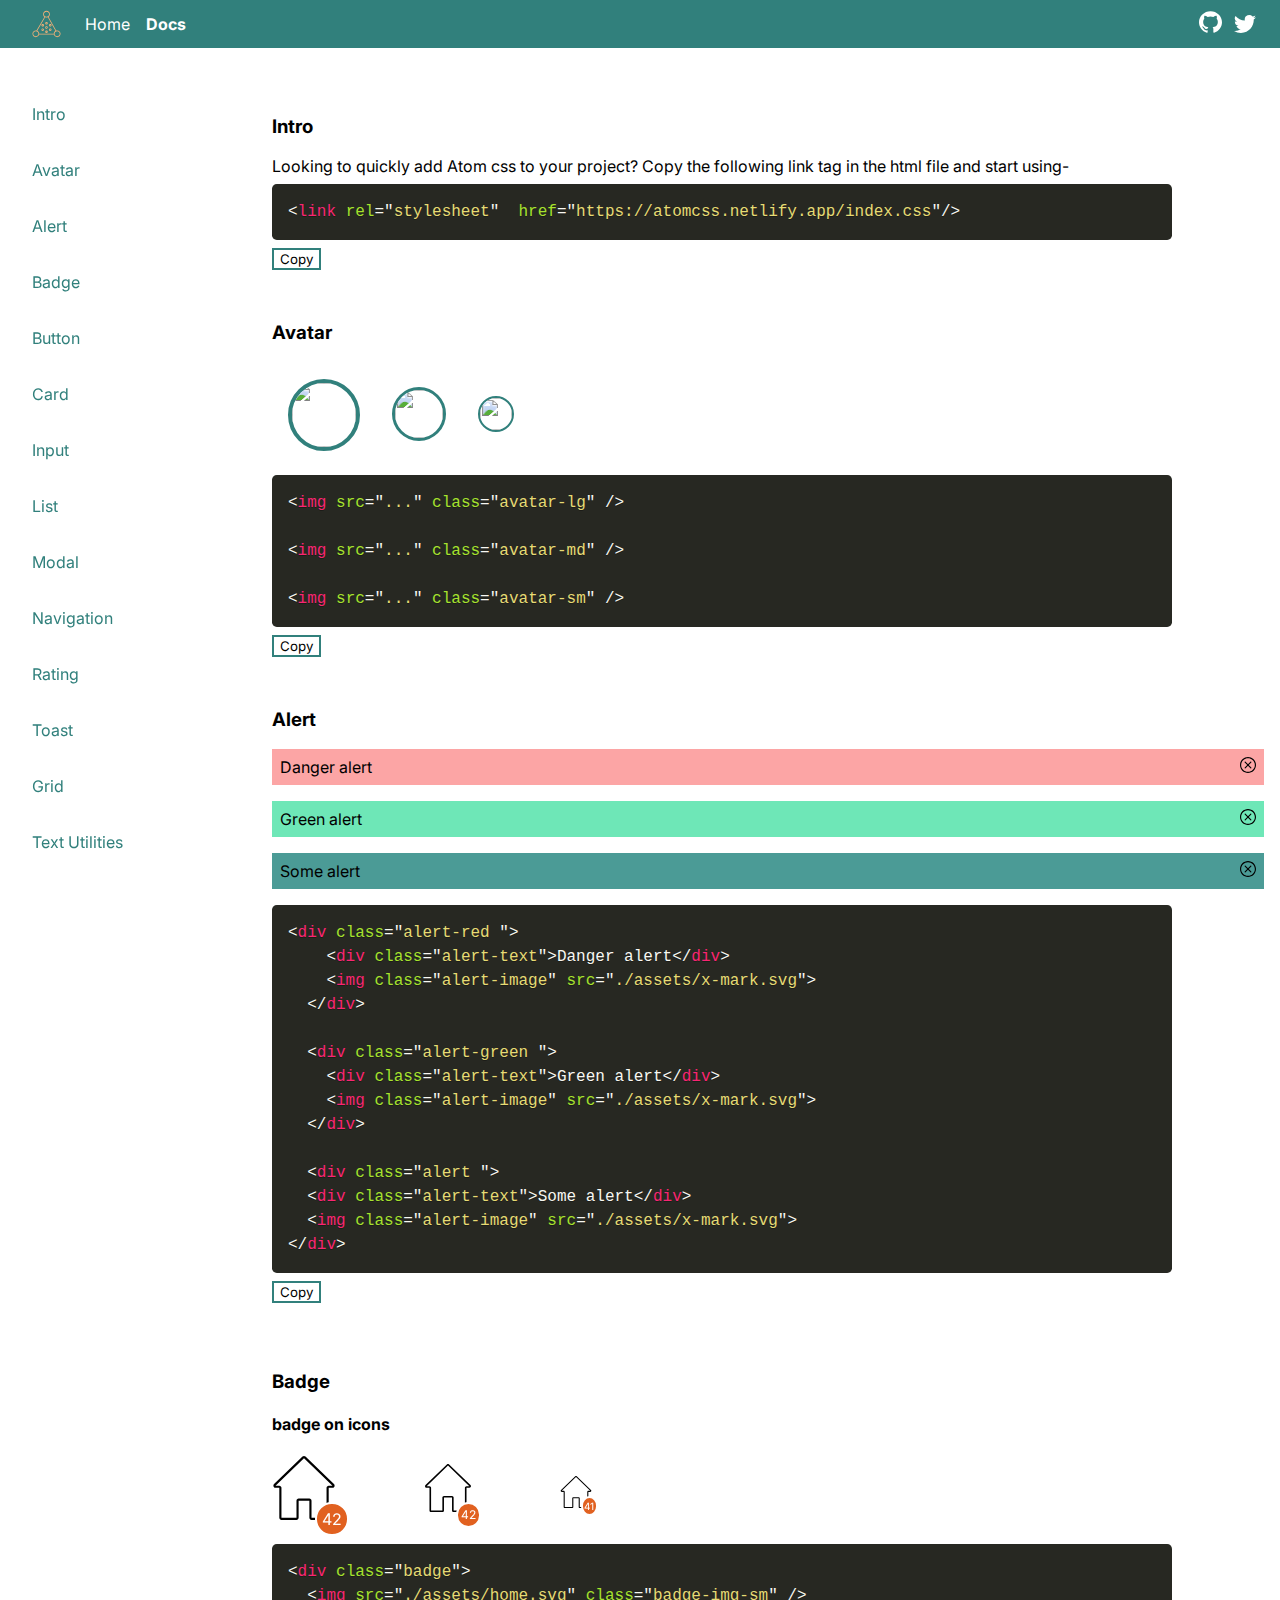
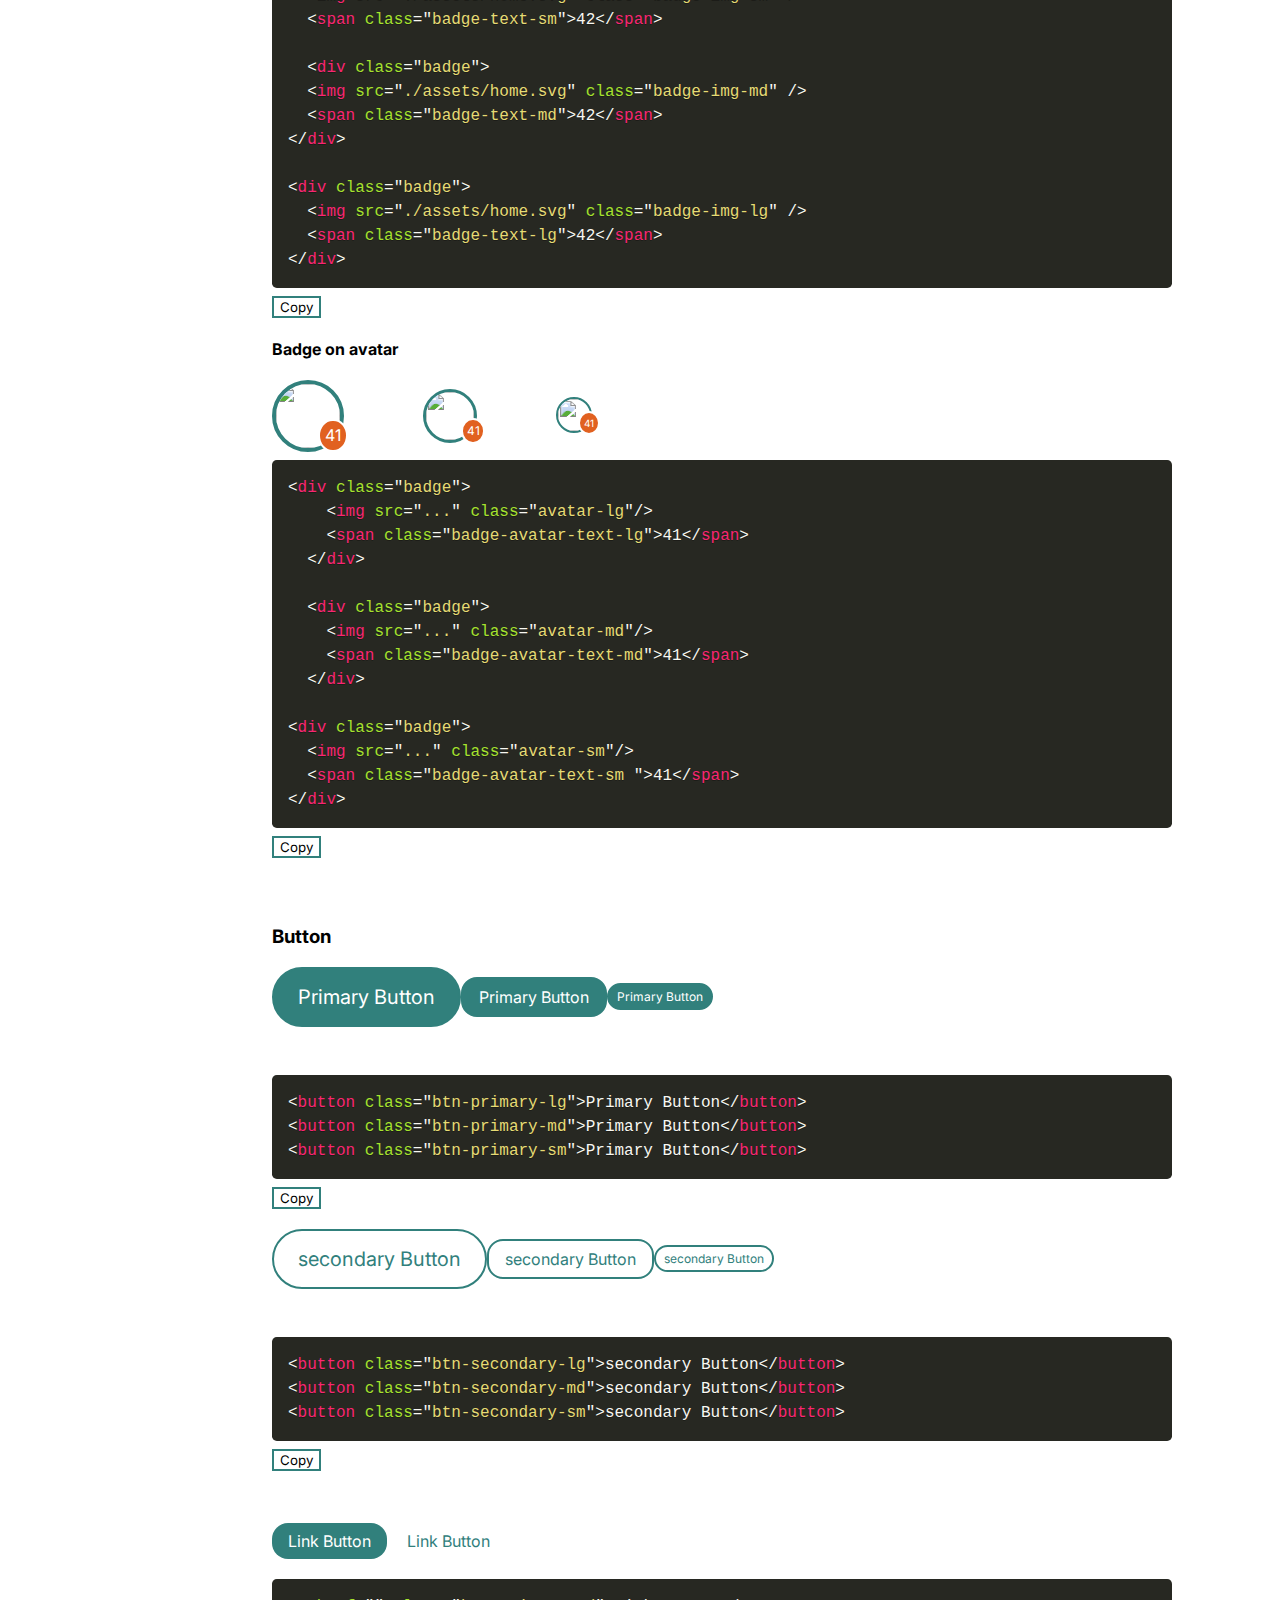
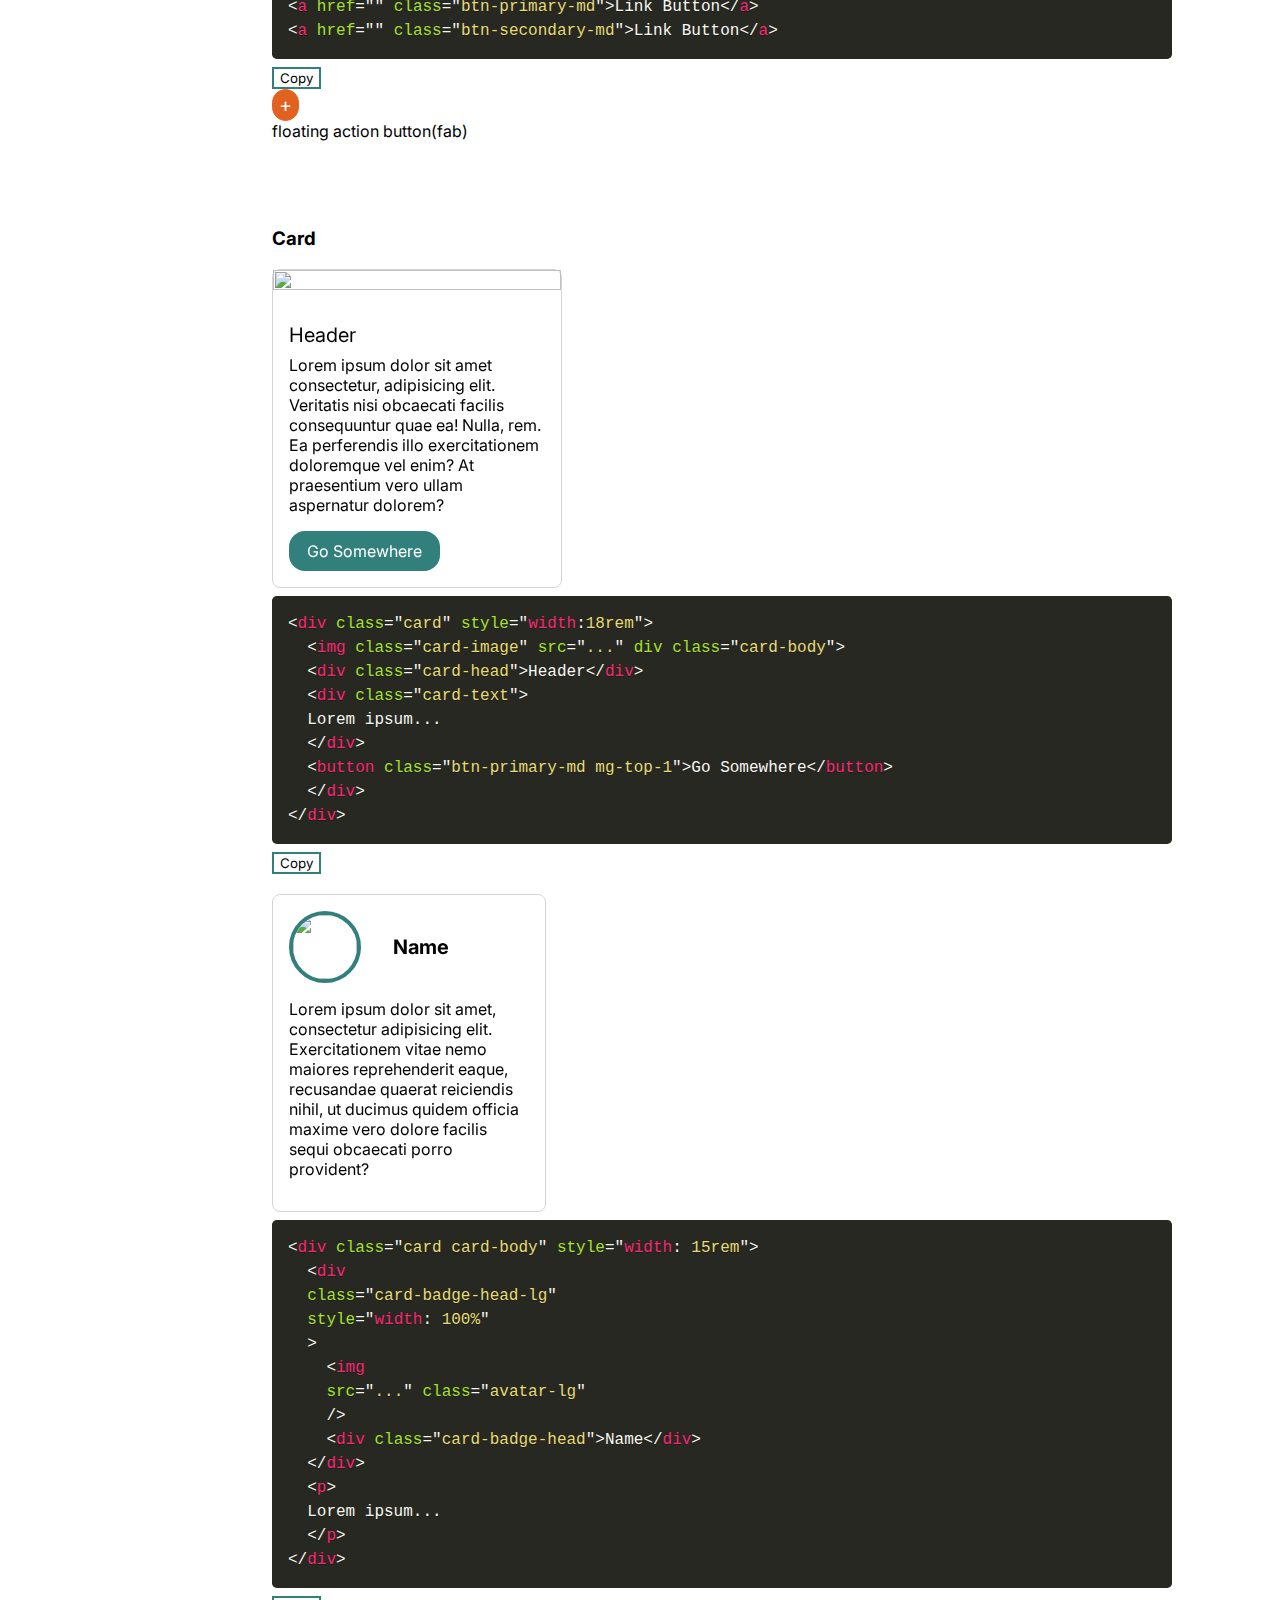
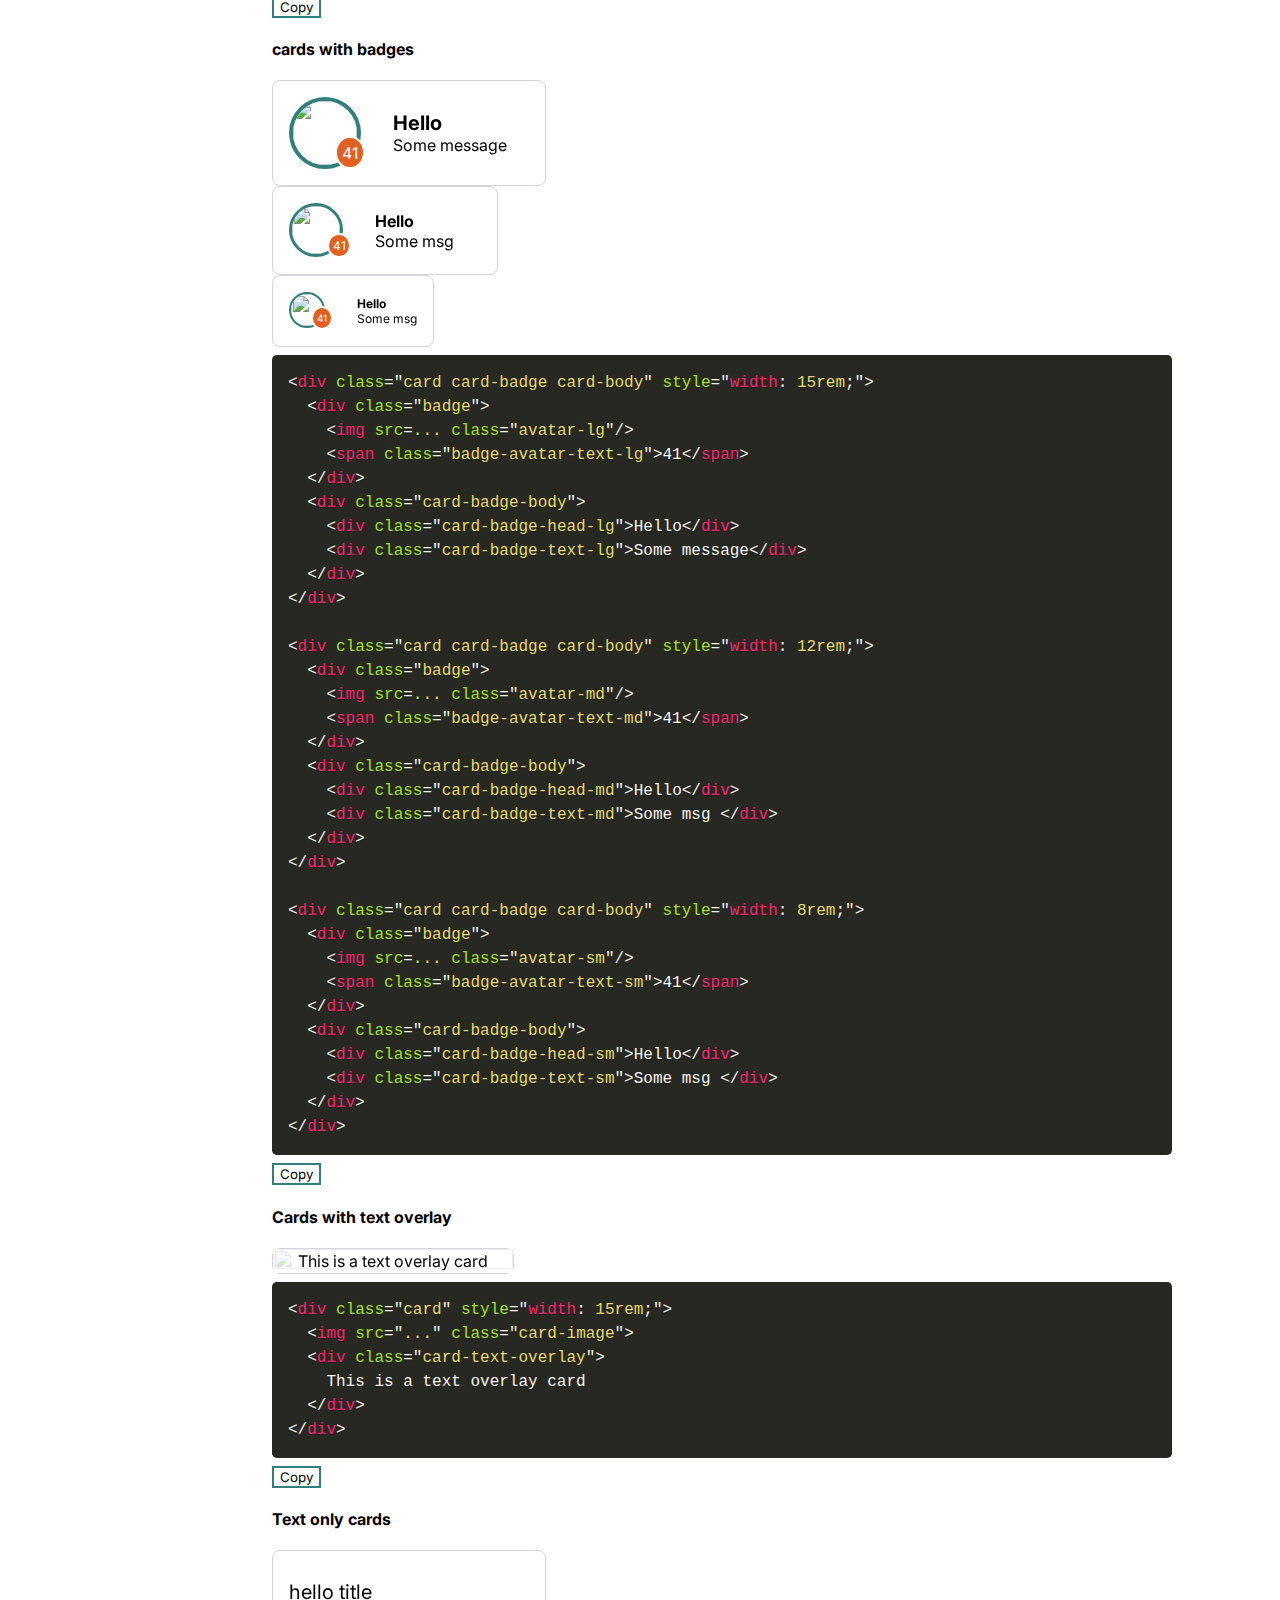
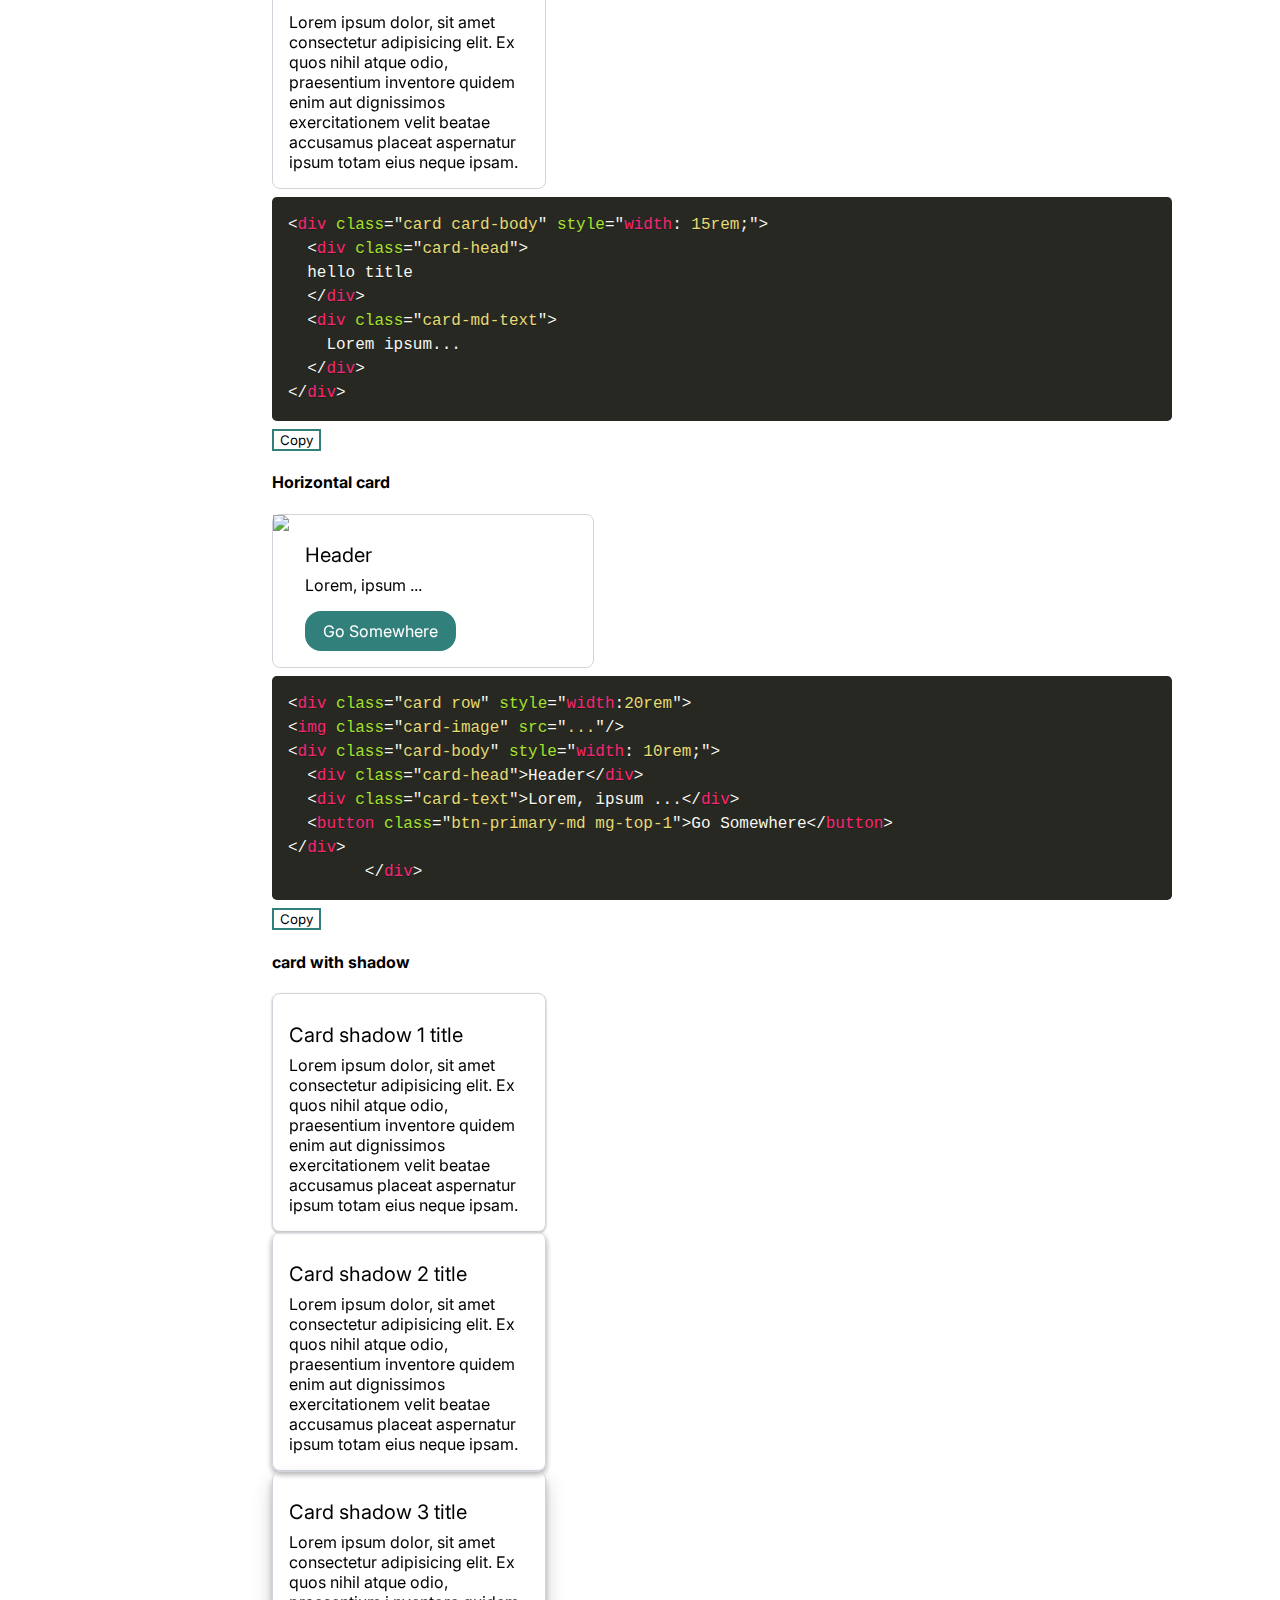
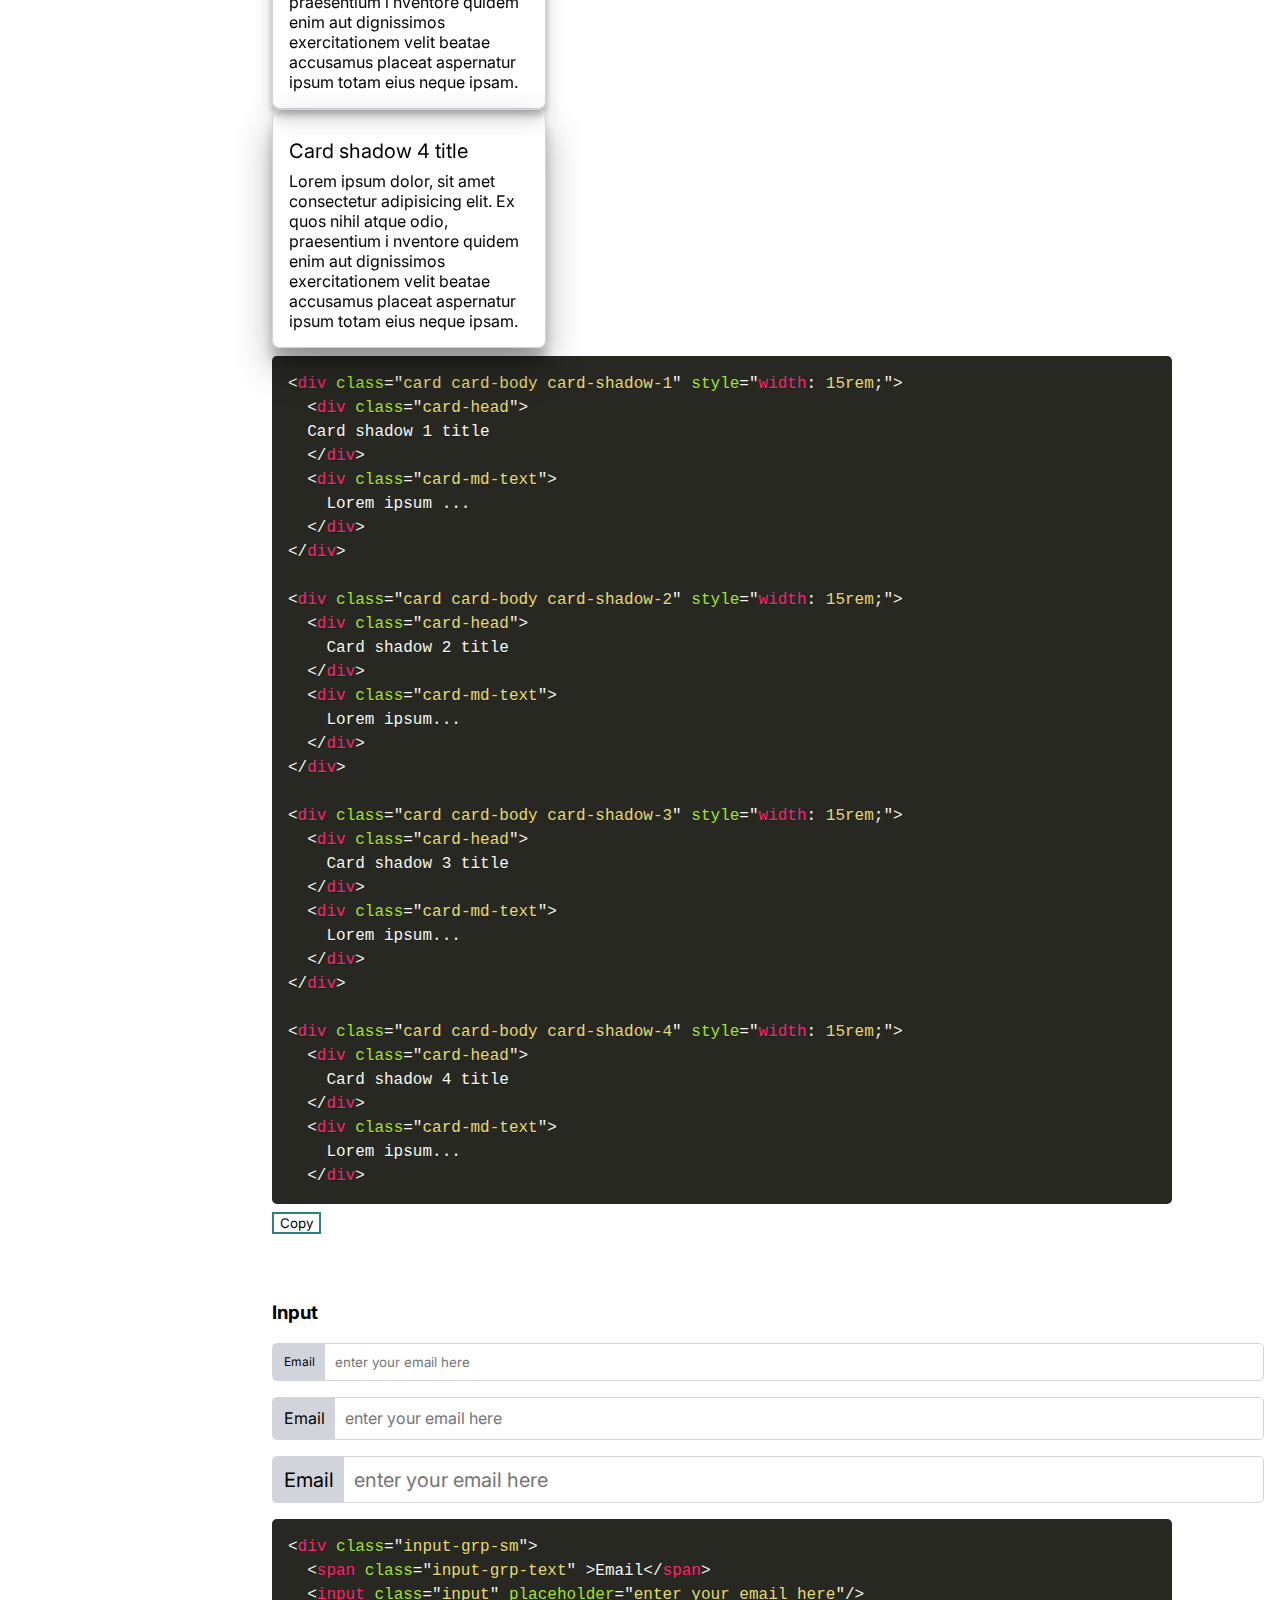
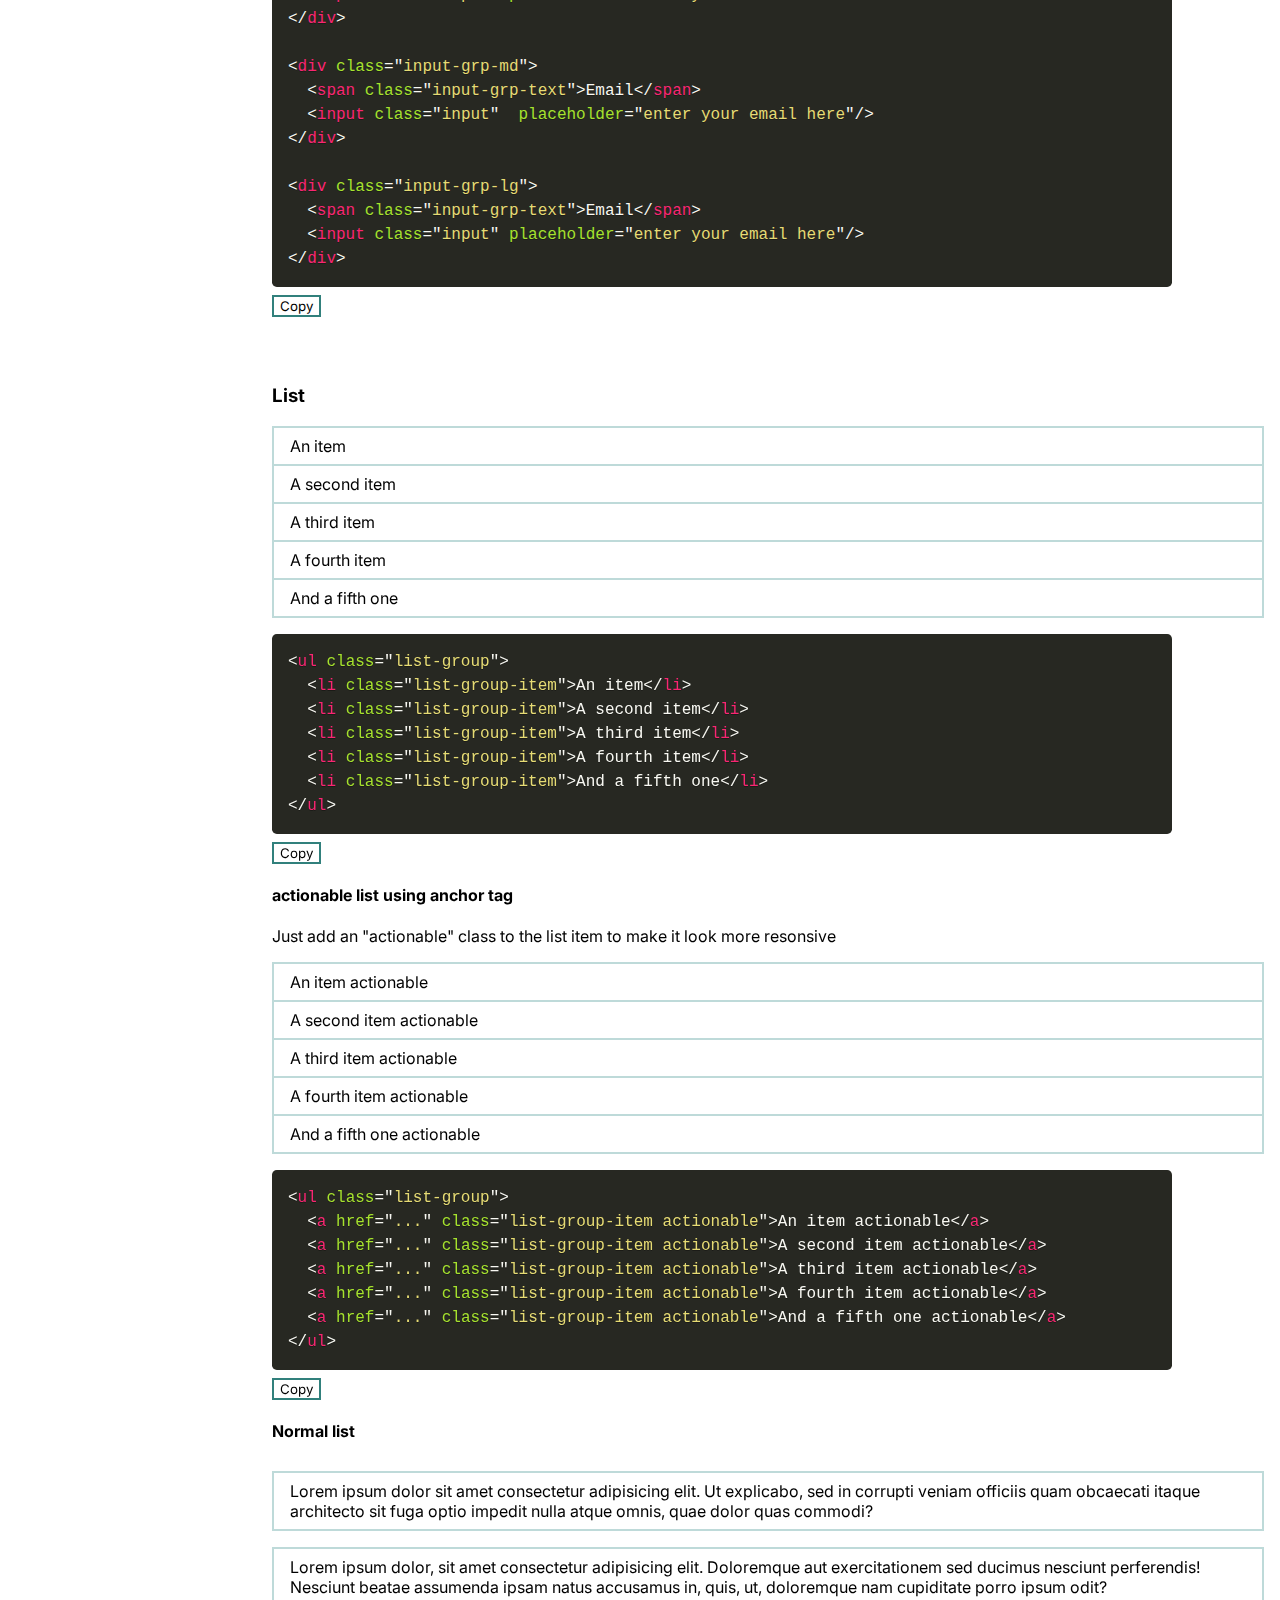
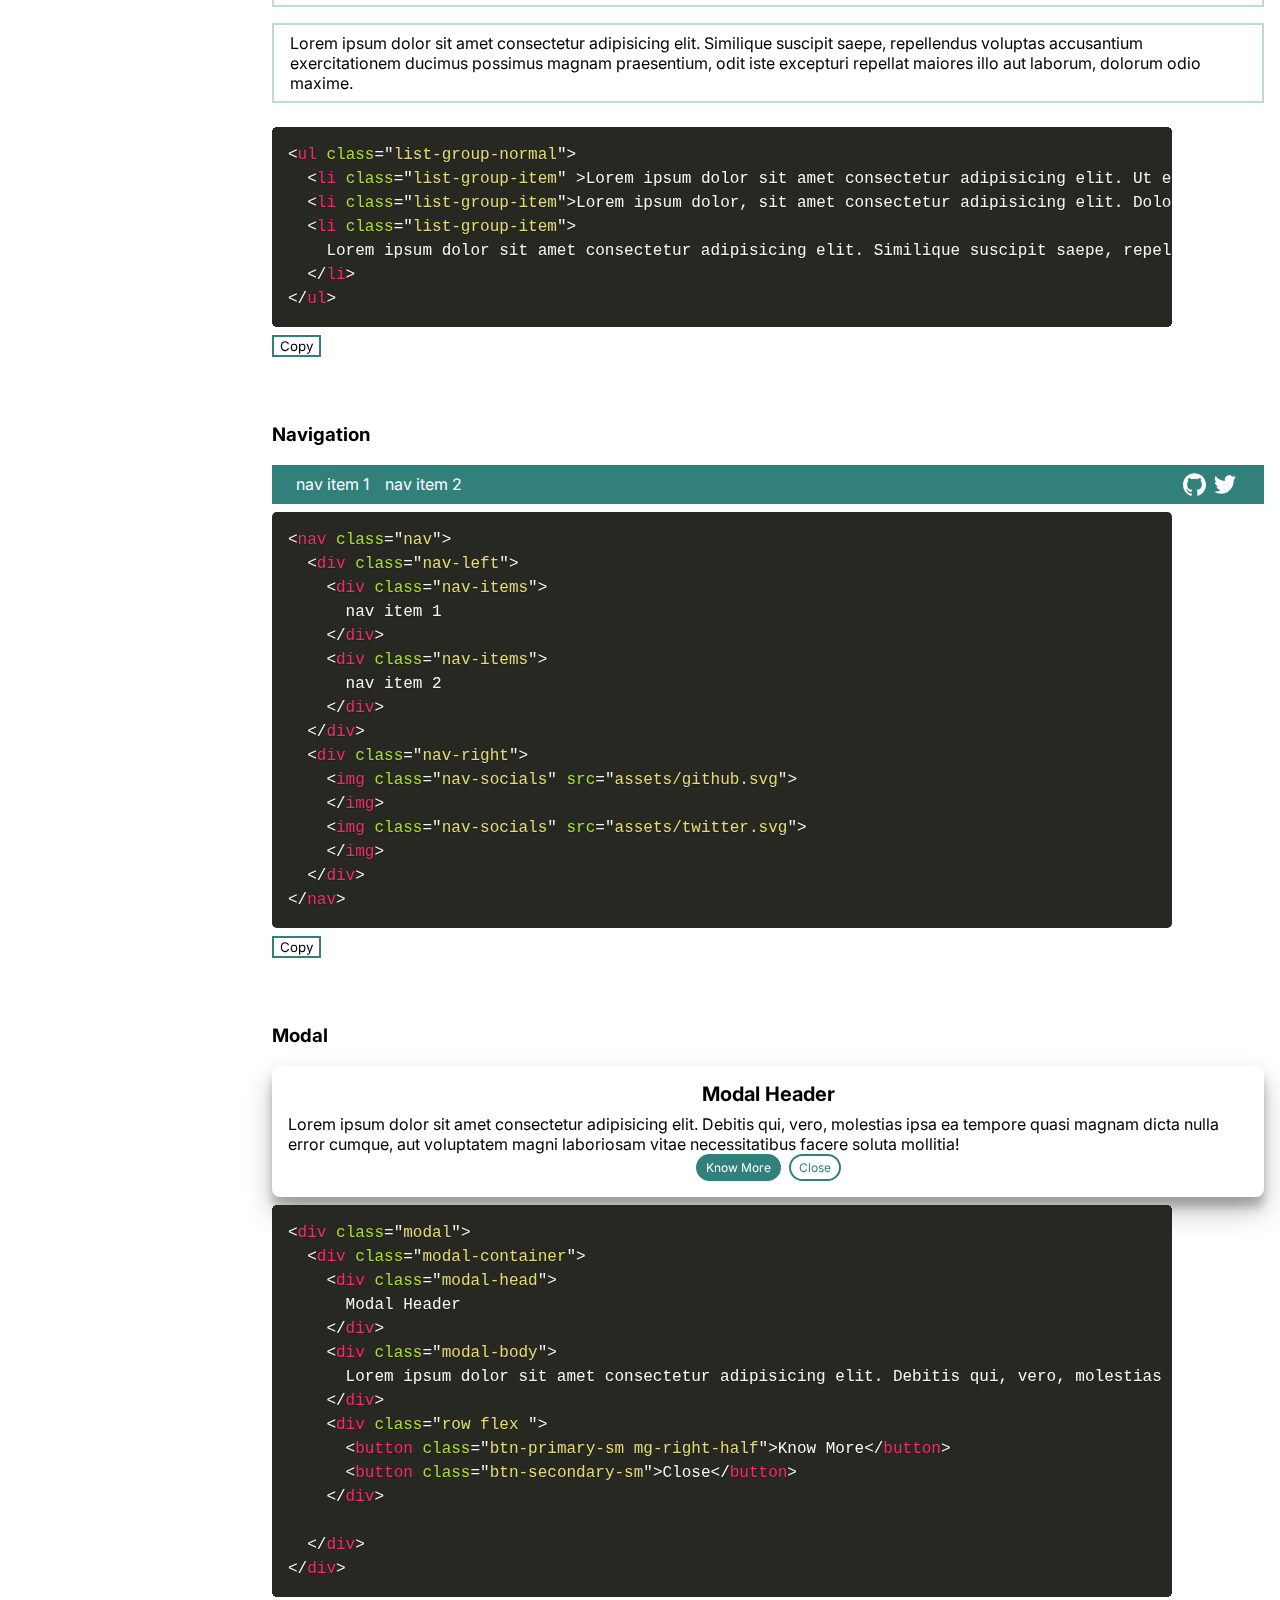
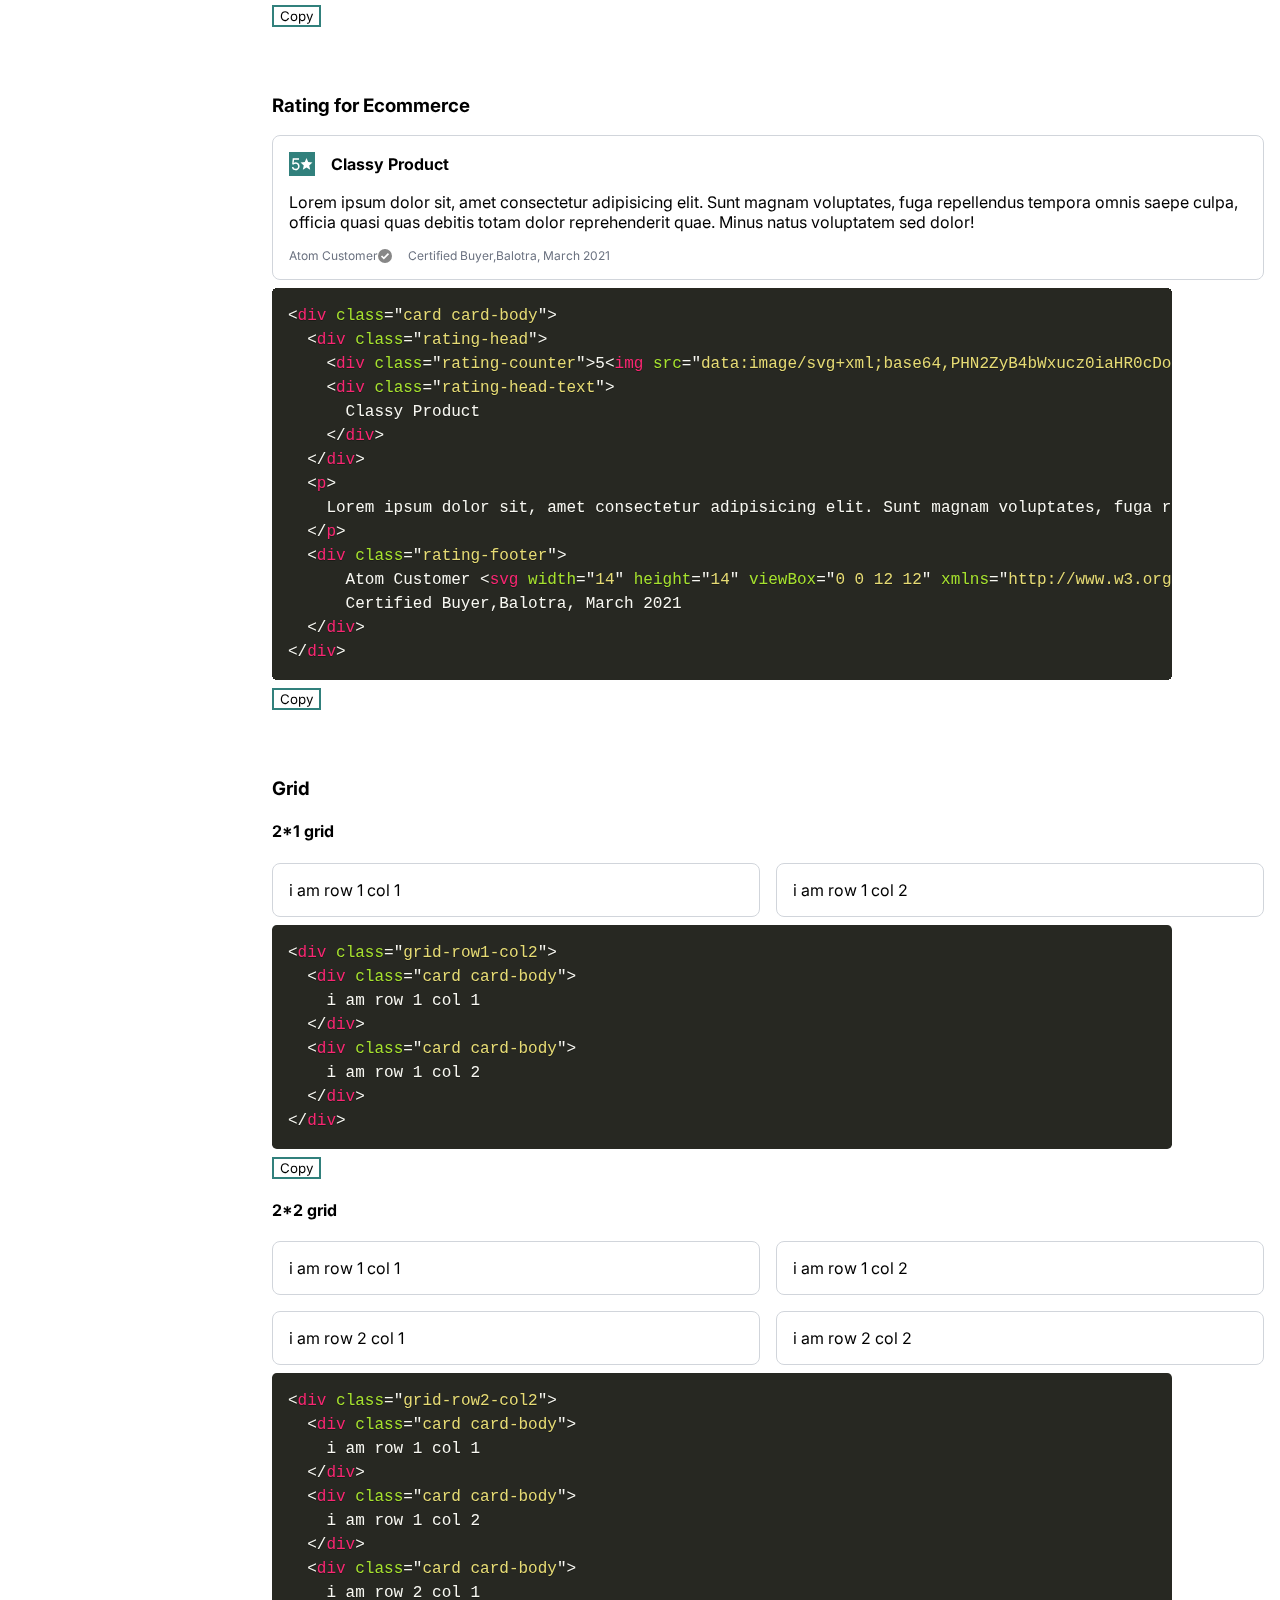
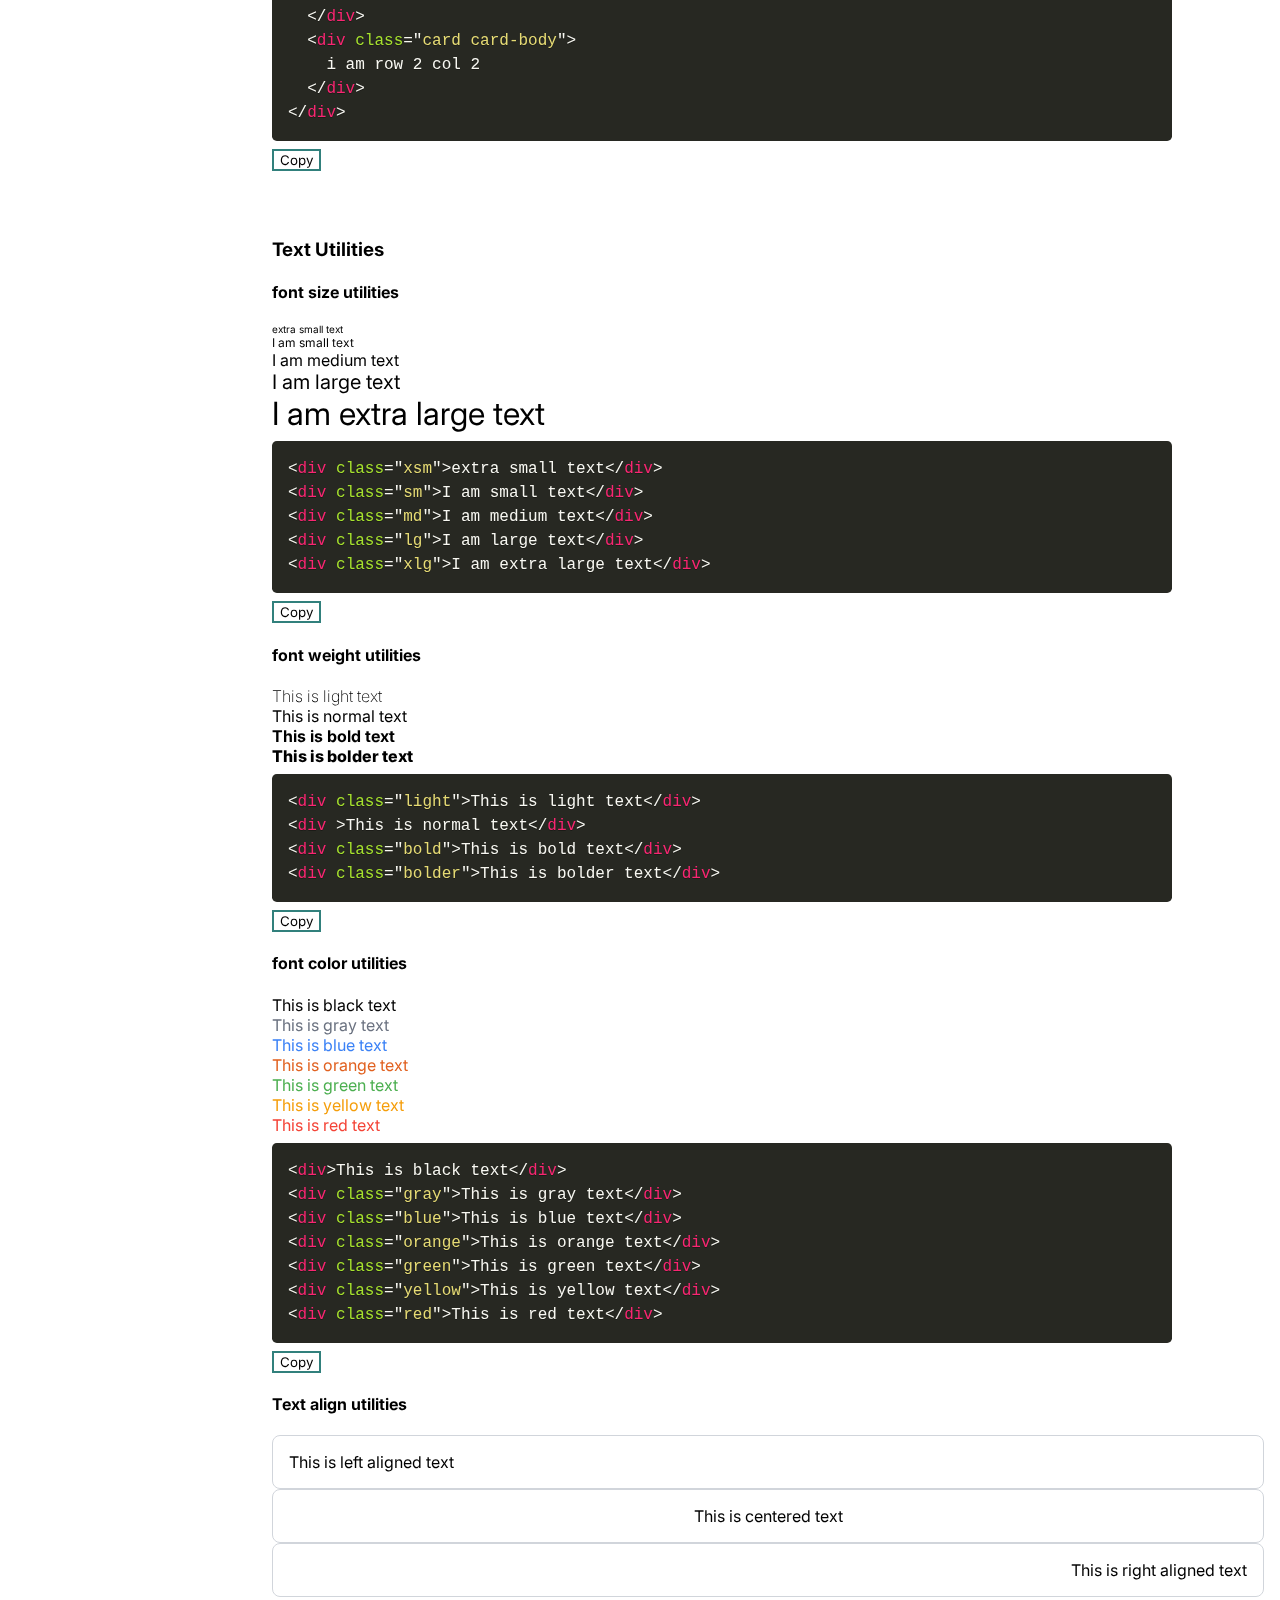
==== index.html @ 7cdc86f9 "initial commit" ====
<!DOCTYPE html>
<html lang="en">
  <head>
    <meta charset="UTF-8" />
    <meta http-equiv="X-UA-Compatible" content="IE=edge" />
    <meta name="viewport" content="width=device-width, initial-scale=1.0" />
    <title>Atom Component Library</title>
    <link rel="stylesheet" href="index.css" />
    <link rel="stylesheet" href="prism.css" />
    <!-- <link rel="icon" type="image/svg+xml" href="./assets/molecule.svg"> -->
    <link rel="alternate icon" href="/assets/molecule(1).ico">
    <link rel="mask-icon" href="/safari-pinned-tab.svg" color="#ff8a01">
  </head>
  <body class="body">

    <nav
      class="nav"
    >
      <div class="nav-left">
        <img src="./assets/molecule.svg" style="width: 3.8rem; height: 2rem" />
        <span class="nav-items">Home</span>
        <span class="nav-items nav-item-active">Docs</span>
      </div>
      
      <div class="nav-right">
        <a href="https://github.com/amansethi00/avikrit"><img src="./assets/github.svg" class="nav-socials"></a>
        <a class="nav-socials"  href="https://twitter.com/amansethi00" ><img src="./assets/twitter.svg" class="nav-socials">  </a>
      </div>
      
      </div>
    </nav>
    <div class="container">

      <sidebar class=" sidebar ">
        <div class="pd-1 sidebar-text">
          <a href="#intro" class="btn-secondary-md">Intro</a>
          <br>
          <a href="#avatar" class="btn-secondary-md">Avatar</a>
          <br>
          <a href="#alert" class="btn-secondary-md">Alert</a>
          <br>
          <a href="#badge" class="btn-secondary-md">Badge</a>
          <br>
          <a href="#button" class="btn-secondary-md">Button</a>
          <br>  
          <a href="#card" class="btn-secondary-md">Card</a>
          <br>
          <a href="#input" class="btn-secondary-md">Input</a>
          <br>
          <a href="#list" class="btn-secondary-md">List</a>
          <br>
          <a href="#modal" class="btn-secondary-md">Modal</a>
          <br>
          <a href="#navigation" class="btn-secondary-md">Navigation</a>
          <br>
          <a href="#rating" class="btn-secondary-md">Rating</a>
          <br>
          <a href="#toast" class="btn-secondary-md">Toast</a>
          <br>
          <a href="#grid" class="btn-secondary-md">Grid</a>
          <br>
          <a href="#text-utilities" class="btn-secondary-md">Text Utilities</a>
          <br>
          
        </div>
      
      </sidebar>
    <div class="main pd-top-2 ">
      <div class="pd-1" id="intro">
        <h3>Intro</h3>
        Looking to quickly add Atom css to your project? Copy the following link tag in the html file and start using-
      <div class="code">
        <pre >
          <code class="language-html">
            &#x3C;link rel=&#x22;stylesheet&#x22;  href=&#x22;https://atomcss.netlify.app/index.css&#x22;/&#x3E;
          </code>
        </pre>
      </div>
      </div>
      <div class="pd-1 " id="avatar">
        <h3 >Avatar</h3>
        <div class="row flex align-items-center">
          <div class="pd-1"><img
            src="https://cdn.discordapp.com/avatars/778699572787675136/bfd4785c0eb8a2be4eae7cc2fec27d34.png?size=256&quot"
            class="avatar-lg"
          />
          </div>
          <div class="pd-1"><img
            src="https://cdn.discordapp.com/avatars/778699572787675136/bfd4785c0eb8a2be4eae7cc2fec27d34.png?size=256&quot"
            class="avatar-md"
          />
          </div>
          
          <div class="pd-1">
            <img
            src="https://cdn.discordapp.com/avatars/778699572787675136/bfd4785c0eb8a2be4eae7cc2fec27d34.png?size=256&quot"
            class="avatar-sm"
          />
        </div>
        </div>
        <div class="code">
          <pre>
            <code class="language-html">
              &#x3C;img src=&#x22;...&#x22; class=&#x22;avatar-lg&#x22; /&#x3E;
            
              &#x3C;img src=&#x22;...&#x22; class=&#x22;avatar-md&#x22; /&#x3E;
                       
              &#x3C;img src=&#x22;...&#x22; class=&#x22;avatar-sm&#x22; /&#x3E;
                       
            </code>
          </pre>
        </div>

        
        
      </div>
      <div class="pd-1 mg-bottom-1" id="alert">
        <h3>Alert</h3>
        <div class="alert-red mg-bottom-1">
          <div class="alert-text">Danger alert</div>
          <img class="alert-image" src="./assets/x-mark.svg">
        </div>
        <div class="alert-green mg-bottom-1">
          <div class="alert-text">Green alert</div>
          <img class="alert-image" src="./assets/x-mark.svg">
        </div>        
        <div class="alert mg-bottom-1">
          <div class="alert-text">Some alert</div>
          <img class="alert-image" src="./assets/x-mark.svg">
        </div>
        <div class="code">
          <pre>
            <code class="language-html">
              &#x3C;div class=&#x22;alert-red &#x22;&#x3E;
                &#x3C;div class=&#x22;alert-text&#x22;&#x3E;Danger alert&#x3C;/div&#x3E;
                &#x3C;img class=&#x22;alert-image&#x22; src=&#x22;./assets/x-mark.svg&#x22;&#x3E;
              &#x3C;/div&#x3E;

              &#x3C;div class=&#x22;alert-green &#x22;&#x3E;
                &#x3C;div class=&#x22;alert-text&#x22;&#x3E;Green alert&#x3C;/div&#x3E;
                &#x3C;img class=&#x22;alert-image&#x22; src=&#x22;./assets/x-mark.svg&#x22;&#x3E;
              &#x3C;/div&#x3E;

              &#x3C;div class=&#x22;alert &#x22;&#x3E;
              &#x3C;div class=&#x22;alert-text&#x22;&#x3E;Some alert&#x3C;/div&#x3E;
              &#x3C;img class=&#x22;alert-image&#x22; src=&#x22;./assets/x-mark.svg&#x22;&#x3E;
            &#x3C;/div&#x3E;
            </code>
          </pre>
        </div>
      </div>
      <div class="pd-1 mg-bottom-1" id="badge" style="width: 20rem;">
        <h3>Badge</h3>
        <h4>badge on icons</h4>
        <div class="flex row-reverse justify-content-space-between align-items-center">
          <div class="badge-sm">
            <img src="./assets/home.svg" class="badge-img-sm" />
            <span class="badge-text-sm " >41</span>
          </div>
          <div class="badge-md">
            <img src="./assets/home.svg" class="badge-img-md" />
            <span class="badge-text-md">42</span>
          </div>
          <div class="badge-lg">
            <img src="./assets/home.svg" class="badge-img-lg" />
            <span class="badge-text-lg">42</span>
          </div>
        </div>
        <div class="code">
          <pre>
            <code class="language-html">
              &#x3C;div class=&#x22;badge&#x22;&#x3E;
              &#x3C;img src=&#x22;./assets/home.svg&#x22; class=&#x22;badge-img-sm&#x22; /&#x3E;
              &#x3C;span class=&#x22;badge-text-sm&#x22;&#x3E;42&#x3C;/span&#x3E;

              &#x3C;div class=&#x22;badge&#x22;&#x3E;
              &#x3C;img src=&#x22;./assets/home.svg&#x22; class=&#x22;badge-img-md&#x22; /&#x3E;
              &#x3C;span class=&#x22;badge-text-md&#x22;&#x3E;42&#x3C;/span&#x3E;
            &#x3C;/div&#x3E;

            &#x3C;div class=&#x22;badge&#x22;&#x3E;
              &#x3C;img src=&#x22;./assets/home.svg&#x22; class=&#x22;badge-img-lg&#x22; /&#x3E;
              &#x3C;span class=&#x22;badge-text-lg&#x22;&#x3E;42&#x3C;/span&#x3E;
            &#x3C;/div&#x3E;
            </code>
          </pre>
        </div>
        <h4>Badge on avatar</h4>
          <div class="flex row-reverse align-items-center justify-content-space-between">
            <div class="badge">
            <img
            src="https://cdn.discordapp.com/avatars/778699572787675136/bfd4785c0eb8a2be4eae7cc2fec27d34.png?size=256&quot"
            class="avatar-sm"
            />
            <span class="badge-avatar-text-sm ">41</span>
            </div>
        <div class="badge">
          <img
            src="https://cdn.discordapp.com/avatars/778699572787675136/bfd4785c0eb8a2be4eae7cc2fec27d34.png?size=256&quot"
            class="avatar-md"
          />
          <span class="badge-avatar-text-md">41</span>
        </div>
        <div class="badge">
          <img
            src="https://cdn.discordapp.com/avatars/778699572787675136/bfd4785c0eb8a2be4eae7cc2fec27d34.png?size=256&quot"
            class="avatar-lg"
          />
          <span class="badge-avatar-text-lg">41</span>
        </div>
      </div>
      <div class="code">
        <pre >
          <code class="language-html">
            &#x3C;div class=&#x22;badge&#x22;&#x3E;
            &#x3C;img src="..." class=&#x22;avatar-lg&#x22;/&#x3E;
            &#x3C;span class=&#x22;badge-avatar-text-lg&#x22;&#x3E;41&#x3C;/span&#x3E;
          &#x3C;/div&#x3E;

          &#x3C;div class=&#x22;badge&#x22;&#x3E;
            &#x3C;img src="..." class=&#x22;avatar-md&#x22;/&#x3E;
            &#x3C;span class=&#x22;badge-avatar-text-md&#x22;&#x3E;41&#x3C;/span&#x3E;
          &#x3C;/div&#x3E;

        &#x3C;div class=&#x22;badge&#x22;&#x3E;
          &#x3C;img src="..." class=&#x22;avatar-sm&#x22;/&#x3E;
          &#x3C;span class=&#x22;badge-avatar-text-sm &#x22;&#x3E;41&#x3C;/span&#x3E;
        &#x3C;/div&#x3E;
          </code>
        </pre>
      </div>
      </div>
      <div class="pd-1 mg-bottom-1" id="button">
        <h3>Button</h3>
        <div class="row-responsive" >
          <button class="btn-primary-lg">Primary Button</button>
          <button class="btn-primary-md mg-top-half mg-bottom-half">Primary Button</button>
          <button class="btn-primary-sm">Primary Button</button>
        </div>        

        <!-- <pre>          &#x3C;button class=&#x22;btn-primary-lg&#x22;&#x3E;Primary Button&#x3C;/button&#x3E;
          &#x3C;button class=&#x22;btn-primary-md&#x22;&#x3E;Primary Button&#x3C;/button&#x3E;
          &#x3C;button class=&#x22;btn-primary-sm&#x22;&#x3E;Primary Button&#x3C;/button&#x3E;
        </pre> -->
        <br/>
        <br/>
        <div class="code">
          <pre>
            <code class="language-html">
              &#x3C;button class=&#x22;btn-primary-lg&#x22;&#x3E;Primary Button&#x3C;/button&#x3E;
              &#x3C;button class=&#x22;btn-primary-md&#x22;&#x3E;Primary Button&#x3C;/button&#x3E;
              &#x3C;button class=&#x22;btn-primary-sm&#x22;&#x3E;Primary Button&#x3C;/button&#x3E;    
            </code>
          </pre>
        </div>
        
        <br/>
        <div class="row-responsive ">
          <button class="btn-secondary-lg">secondary Button</button>
          <button class="btn-secondary-md mg-top-half mg-bottom-half">secondary Button</button>
          <button class="btn-secondary-sm">secondary Button</button>
        </div>

       
        <br/>
        <br/>
        <div class="code">
          <pre>
            <code class="language-html">
              &#x3C;button class=&#x22;btn-secondary-lg&#x22;&#x3E;secondary Button&#x3C;/button&#x3E;
              &#x3C;button class=&#x22;btn-secondary-md&#x22;&#x3E;secondary Button&#x3C;/button&#x3E;
              &#x3C;button class=&#x22;btn-secondary-sm&#x22;&#x3E;secondary Button&#x3C;/button&#x3E;
            </code>
          </pre>
        </div>
        
        <br/>
        <br/>
        <br/>
        <a href="..." class="btn-primary-md">Link Button</a>
        <a href="..." class="btn-secondary-md">Link Button</a>
        <br/>
        <br/>
        <div class="code">
          <pre>
            <code class="language-html">
              &#x3C;a href=&#x22;&#x22; class=&#x22;btn-primary-md&#x22;&#x3E;Link Button&#x3C;/a&#x3E;
              &#x3C;a href=&#x22;&#x22; class=&#x22;btn-secondary-md&#x22;&#x3E;Link Button&#x3C;/a&#x3E;
            </code>
          </pre>
        </div>
        <div class="relative">
          <button class="btn-floating relative ">+</button>
        </div>
        floating action button(fab)
        <br/>
        <br/>
      </div>
      <div class="pd-1 mg-bottom-1" id="card">
        <h3>Card</h3>
        <div class="card" style="width:18rem">
            <img class="card-image" src="https://cdn.discordapp.com/avatars/778699572787675136/bfd4785c0eb8a2be4eae7cc2fec27d34.png?size=256&quot"
          >
          <div class="card-body">
            <div class="card-head">Header</div>
            <div class="card-text">Lorem ipsum dolor sit amet consectetur, adipisicing elit. Veritatis nisi obcaecati facilis consequuntur quae ea! Nulla, rem. Ea perferendis illo exercitationem doloremque vel enim? At praesentium vero ullam aspernatur dolorem?</div>
            <button class="btn-primary-md mg-top-1">Go Somewhere</button>
          </div>
        </div>
        <div class="code">
          <pre>
            <code class="language-html">
              &#x3C;div class=&#x22;card&#x22; style=&#x22;width:18rem&#x22;&#x3E;
              &#x3C;img class=&#x22;card-image&#x22; src="..." div class=&#x22;card-body&#x22;&#x3E;
              &#x3C;div class=&#x22;card-head&#x22;&#x3E;Header&#x3C;/div&#x3E;
              &#x3C;div class=&#x22;card-text&#x22;&#x3E;
              Lorem ipsum...
              &#x3C;/div&#x3E;
              &#x3C;button class=&#x22;btn-primary-md mg-top-1&#x22;&#x3E;Go Somewhere&#x3C;/button&#x3E;
              &#x3C;/div&#x3E;
            &#x3C;/div&#x3E;
            </code>
          </pre>
        </div>
        <br/>
        <div class="card card-body" style="width: 15rem">
          <div
            class="card-badge"
            style="max-width:700px"
            >
            <img
              src="https://cdn.discordapp.com/avatars/778699572787675136/bfd4785c0eb8a2be4eae7cc2fec27d34.png?size=256&quot"
              class="avatar-lg"
            />
            <div class="card-badge-body"><div class="card-badge-head-lg">Name</div></div>
            
          </div>
          <p>
            Lorem ipsum dolor sit amet, consectetur adipisicing elit. Exercitationem
            vitae nemo maiores reprehenderit eaque, recusandae quaerat reiciendis
            nihil, ut ducimus quidem officia maxime vero dolore facilis sequi
            obcaecati porro provident?
          </p>
        </div>
        <div class="code">
          <pre>
            <code class="language-html">
              &#x3C;div class=&#x22;card card-body&#x22; style=&#x22;width: 15rem&#x22;&#x3E;
              &#x3C;div
              class=&#x22;card-badge-head-lg&#x22;
              style=&#x22;width: 100%&#x22;
              &#x3E;
                &#x3C;img
                src=&#x22;...&#x22; class=&#x22;avatar-lg&#x22;
                /&#x3E;
                &#x3C;div class=&#x22;card-badge-head&#x22;&#x3E;Name&#x3C;/div&#x3E;
              &#x3C;/div&#x3E;
              &#x3C;p&#x3E;
              Lorem ipsum...
              &#x3C;/p&#x3E;
            &#x3C;/div&#x3E;
            </code>
          </pre>
        </div>
          <h4>cards with badges</h4>
          <div class="card card-badge card-body" style="width: 15rem;">
            <div class="badge">
              <img src="https://cdn.discordapp.com/avatars/778699572787675136/bfd4785c0eb8a2be4eae7cc2fec27d34.png?size=256&quot" class="avatar-lg"/>
              <span class="badge-avatar-text-lg">41</span>
            </div>
            <div class="card-badge-body">
              <div class="card-badge-head-lg">Hello</div>
              <div class="card-badge-text-lg">Some message</div>
            </div>
          </div>
          <div class="card card-badge card-body" style="width: 12rem;">
            <div class="badge">
              <img src="https://cdn.discordapp.com/avatars/778699572787675136/bfd4785c0eb8a2be4eae7cc2fec27d34.png?size=256&quot" class="avatar-md"/>
              <span class="badge-avatar-text-md">41</span>
            </div>
            <div class="card-badge-body">
              <div class="card-badge-head-md">Hello</div>
              <div class="card-badge-text-md">Some msg </div>
            </div>
           
          </div>
          <div class="card card-badge card-body" style="width: 8rem;">
            <div class="badge">
              <img src="https://cdn.discordapp.com/avatars/778699572787675136/bfd4785c0eb8a2be4eae7cc2fec27d34.png?size=256&quot" class="avatar-sm"/>
              <span class="badge-avatar-text-sm">41</span>
            </div>
            <div class="card-badge-body">
              <div class="card-badge-head-sm">Hello</div>
              <div class="card-badge-text-sm">Some msg </div>
            </div>           
          </div>
          <div class="code">
            <pre>
              <code class="language-html">
                &#x3C;div class=&#x22;card card-badge card-body&#x22; style=&#x22;width: 15rem;&#x22;&#x3E;
                &#x3C;div class=&#x22;badge&#x22;&#x3E;
                  &#x3C;img src=... class=&#x22;avatar-lg&#x22;/&#x3E;
                  &#x3C;span class=&#x22;badge-avatar-text-lg&#x22;&#x3E;41&#x3C;/span&#x3E;
                &#x3C;/div&#x3E;
                &#x3C;div class=&#x22;card-badge-body&#x22;&#x3E;
                  &#x3C;div class=&#x22;card-badge-head-lg&#x22;&#x3E;Hello&#x3C;/div&#x3E;
                  &#x3C;div class=&#x22;card-badge-text-lg&#x22;&#x3E;Some message&#x3C;/div&#x3E;
                &#x3C;/div&#x3E;
              &#x3C;/div&#x3E;
  
              &#x3C;div class=&#x22;card card-badge card-body&#x22; style=&#x22;width: 12rem;&#x22;&#x3E;
                &#x3C;div class=&#x22;badge&#x22;&#x3E;
                  &#x3C;img src=... class=&#x22;avatar-md&#x22;/&#x3E;
                  &#x3C;span class=&#x22;badge-avatar-text-md&#x22;&#x3E;41&#x3C;/span&#x3E;
                &#x3C;/div&#x3E;
                &#x3C;div class=&#x22;card-badge-body&#x22;&#x3E;
                  &#x3C;div class=&#x22;card-badge-head-md&#x22;&#x3E;Hello&#x3C;/div&#x3E;
                  &#x3C;div class=&#x22;card-badge-text-md&#x22;&#x3E;Some msg &#x3C;/div&#x3E;
                &#x3C;/div&#x3E;
              &#x3C;/div&#x3E;
  
              &#x3C;div class=&#x22;card card-badge card-body&#x22; style=&#x22;width: 8rem;&#x22;&#x3E;
                &#x3C;div class=&#x22;badge&#x22;&#x3E;
                  &#x3C;img src=... class=&#x22;avatar-sm&#x22;/&#x3E;
                  &#x3C;span class=&#x22;badge-avatar-text-sm&#x22;&#x3E;41&#x3C;/span&#x3E;
                &#x3C;/div&#x3E;
                &#x3C;div class=&#x22;card-badge-body&#x22;&#x3E;
                  &#x3C;div class=&#x22;card-badge-head-sm&#x22;&#x3E;Hello&#x3C;/div&#x3E;
                  &#x3C;div class=&#x22;card-badge-text-sm&#x22;&#x3E;Some msg &#x3C;/div&#x3E;
                &#x3C;/div&#x3E;
              &#x3C;/div&#x3E;
              </code>
            </pre>
          </div>

          <h4>Cards with text overlay</h4>
          <div class="card" style="width: 15rem;">
            <img src="https://cdn.discordapp.com/avatars/778699572787675136/bfd4785c0eb8a2be4eae7cc2fec27d34.png?size=256&quot" class="card-image">
            <div class="card-text-overlay">
              This is a text overlay card 
            </div>
          </div> 
          <div class="code">
            <pre>
              <code class="language-html">
                &#x3C;div class=&#x22;card&#x22; style=&#x22;width: 15rem;&#x22;&#x3E;
                &#x3C;img src=&#x22;...&#x22; class=&#x22;card-image&#x22;&#x3E;
                &#x3C;div class=&#x22;card-text-overlay&#x22;&#x3E;
                  This is a text overlay card 
                &#x3C;/div&#x3E;
              &#x3C;/div&#x3E; 
              </code>
            </pre>
          </div>

          <h4>Text only cards</h4>
          <div class="card card-body" style="width: 15rem;">
            <div class="card-head">
              hello title
            </div>
            <div class="card-md-text">
              Lorem ipsum dolor, sit amet consectetur adipisicing elit. Ex quos nihil atque odio, praesentium inventore quidem enim aut dignissimos exercitationem velit beatae accusamus placeat aspernatur ipsum totam eius neque ipsam.
            </div>
          </div>
          <div class="code">
            <pre>
              <code class="language-html">
                &#x3C;div class=&#x22;card card-body&#x22; style=&#x22;width: 15rem;&#x22;&#x3E;
                  &#x3C;div class=&#x22;card-head&#x22;&#x3E;
                  hello title
                  &#x3C;/div&#x3E;
                  &#x3C;div class=&#x22;card-md-text&#x22;&#x3E;
                    Lorem ipsum...
                  &#x3C;/div&#x3E;
                &#x3C;/div&#x3E;
              </code>
            </pre>
          </div>


          <h4>Horizontal card</h4>
          <div class="card row" style="width:20rem">
            <img src="https://cdn.discordapp.com/avatars/778699572787675136/bfd4785c0eb8a2be4eae7cc2fec27d34.png?size=256&quot"
            />
            <div class="card-body" style="width: 10rem;">
              <div class="card-head">Header</div>
              <div class="card-text">Lorem, ipsum ...</div>
              <button class="btn-primary-md mg-top-1">Go Somewhere</button>
            </div>
          </div>
          <div class="code">
            <pre>
              <code class="language-html">
                &#x9;&#x9;&#x3C;div class=&#x22;card row&#x22; style=&#x22;width:20rem&#x22;&#x3E;
                &#x3C;img class=&#x22;card-image&#x22; src=&#x22;...&#x22;/&#x3E;
                &#x3C;div class=&#x22;card-body&#x22; style=&#x22;width: 10rem;&#x22;&#x3E;
                  &#x3C;div class=&#x22;card-head&#x22;&#x3E;Header&#x3C;/div&#x3E;
                  &#x3C;div class=&#x22;card-text&#x22;&#x3E;Lorem, ipsum ...&#x3C;/div&#x3E;
                  &#x3C;button class=&#x22;btn-primary-md mg-top-1&#x22;&#x3E;Go Somewhere&#x3C;/button&#x3E;
                &#x3C;/div&#x3E;
                &#x9;&#x9;&#x3C;/div&#x3E;
              </code>
            </pre>
          </div>

          <h4>card with shadow</h4>
          <div class="" style="max-width: 40rem;">
            <div class="card card-body card-shadow-1" style="width: 15rem;">
              <div class="card-head">
              Card shadow 1 title
              </div>
              <div class="card-md-text">
                Lorem ipsum dolor, sit amet consectetur adipisicing elit. Ex quos nihil atque odio, praesentium inventore 
                quidem enim aut dignissimos exercitationem velit beatae accusamus placeat aspernatur ipsum totam eius neque 
                ipsam.
              </div>
            </div>
            <div class="card card-body card-shadow-2" style="width: 15rem;">
              <div class="card-head">
                Card shadow 2 title
              </div>
              <div class="card-md-text">
                Lorem ipsum dolor, sit amet consectetur adipisicing elit. Ex quos nihil atque odio, praesentium inventore 
                quidem enim aut dignissimos exercitationem velit beatae accusamus placeat aspernatur ipsum totam eius neque 
                ipsam.
              </div>
            </div>
            <div class="card card-body card-shadow-3" style="width: 15rem;">
              <div class="card-head">
                Card shadow 3 title
              </div>
              <div class="card-md-text">
                Lorem ipsum dolor, sit amet consectetur adipisicing elit. Ex quos nihil atque odio, praesentium i
                nventore 
                quidem enim aut dignissimos exercitationem velit beatae accusamus placeat aspernatur ipsum totam eius neque 
                ipsam.
              </div>
            </div>
            <div class="card card-body card-shadow-4" style="width: 15rem;">
              <div class="card-head">
                Card shadow 4 title
              </div>
              <div class="card-md-text">
                Lorem ipsum dolor, sit amet consectetur adipisicing elit. Ex quos nihil atque odio, praesentium i
                nventore 
                quidem enim aut dignissimos exercitationem velit beatae accusamus placeat aspernatur ipsum totam eius neque 
                ipsam.
              </div>
            </div>
            
          </div>
          <div class="code">
            <pre>
              <code class="language-html">
                &#x3C;div class=&#x22;card card-body card-shadow-1&#x22; style=&#x22;width: 15rem;&#x22;&#x3E;
                  &#x3C;div class=&#x22;card-head&#x22;&#x3E;
                  Card shadow 1 title
                  &#x3C;/div&#x3E;
                  &#x3C;div class=&#x22;card-md-text&#x22;&#x3E;
                    Lorem ipsum ...
                  &#x3C;/div&#x3E;
                &#x3C;/div&#x3E;

                &#x3C;div class=&#x22;card card-body card-shadow-2&#x22; style=&#x22;width: 15rem;&#x22;&#x3E;
                  &#x3C;div class=&#x22;card-head&#x22;&#x3E;
                    Card shadow 2 title
                  &#x3C;/div&#x3E;
                  &#x3C;div class=&#x22;card-md-text&#x22;&#x3E;
                    Lorem ipsum...
                  &#x3C;/div&#x3E;
                &#x3C;/div&#x3E;

                &#x3C;div class=&#x22;card card-body card-shadow-3&#x22; style=&#x22;width: 15rem;&#x22;&#x3E;
                  &#x3C;div class=&#x22;card-head&#x22;&#x3E;
                    Card shadow 3 title
                  &#x3C;/div&#x3E;
                  &#x3C;div class=&#x22;card-md-text&#x22;&#x3E;
                    Lorem ipsum...
                  &#x3C;/div&#x3E;
                &#x3C;/div&#x3E;

                &#x3C;div class=&#x22;card card-body card-shadow-4&#x22; style=&#x22;width: 15rem;&#x22;&#x3E;
                  &#x3C;div class=&#x22;card-head&#x22;&#x3E;
                    Card shadow 4 title
                  &#x3C;/div&#x3E;
                  &#x3C;div class=&#x22;card-md-text&#x22;&#x3E;
                    Lorem ipsum...
                  &#x3C;/div&#x3E;
                
              </code>
            </pre>
          </div>
        
  
      </div>
        <div class="pd-1 mg-bottom-1" id="input">
          <h3>Input</h3>
          <div class="input-grp-sm">
            <span class="input-grp-text" >Email</span>
            <input class="input" placeholder="enter your email here"/>
          </div>
          <div class="input-grp-md">
            <span class="input-grp-text">Email</span>
            <input class="input"  placeholder="enter your email here"/>
          </div>
          <div class="input-grp-lg">
            <span class="input-grp-text">Email</span>
            <input class="input" placeholder="enter your email here"/>
          </div>
          <div class="code">
            <pre>
              <code class="language-html">
                &#x3C;div class=&#x22;input-grp-sm&#x22;&#x3E;
                &#x3C;span class=&#x22;input-grp-text&#x22; &#x3E;Email&#x3C;/span&#x3E;
                &#x3C;input class=&#x22;input&#x22; placeholder=&#x22;enter your email here&#x22;/&#x3E;
              &#x3C;/div&#x3E;

              &#x3C;div class=&#x22;input-grp-md&#x22;&#x3E;
                &#x3C;span class=&#x22;input-grp-text&#x22;&#x3E;Email&#x3C;/span&#x3E;
                &#x3C;input class=&#x22;input&#x22;  placeholder=&#x22;enter your email here&#x22;/&#x3E;
              &#x3C;/div&#x3E;

              &#x3C;div class=&#x22;input-grp-lg&#x22;&#x3E;
                &#x3C;span class=&#x22;input-grp-text&#x22;&#x3E;Email&#x3C;/span&#x3E;
                &#x3C;input class=&#x22;input&#x22; placeholder=&#x22;enter your email here&#x22;/&#x3E;
              &#x3C;/div&#x3E;
              </code>
            </pre>
          </div>    
        </div>
        <div class="pd-1 mg-bottom-1" id="list">
          <h3>List</h3>
          <ul class="list-group">
            <li class="list-group-item">An item</li>
            <li class="list-group-item">A second item</li>
            <li class="list-group-item">A third item</li>
            <li class="list-group-item">A fourth item</li>
            <li class="list-group-item">And a fifth one</li>
          </ul>        
          <div class="code">
            <pre>
              <code class="language-html">
                &#x3C;ul class=&#x22;list-group&#x22;&#x3E;
                &#x3C;li class=&#x22;list-group-item&#x22;&#x3E;An item&#x3C;/li&#x3E;
                &#x3C;li class=&#x22;list-group-item&#x22;&#x3E;A second item&#x3C;/li&#x3E;
                &#x3C;li class=&#x22;list-group-item&#x22;&#x3E;A third item&#x3C;/li&#x3E;
                &#x3C;li class=&#x22;list-group-item&#x22;&#x3E;A fourth item&#x3C;/li&#x3E;
                &#x3C;li class=&#x22;list-group-item&#x22;&#x3E;And a fifth one&#x3C;/li&#x3E;
              &#x3C;/ul&#x3E;   
              </code>
            </pre>
          </div>
          
          <h4>actionable list using anchor tag</h4>
          <p>Just add an "actionable" class to the list item to make it look more resonsive</p>
          <ul class="list-group">
            <a href="..." class="list-group-item actionable">An item actionable</a>
            <a href="..." class="list-group-item actionable">A second item actionable</a>
            <a href="..." class="list-group-item actionable">A third item actionable</a>
            <a href="..." class="list-group-item actionable">A fourth item actionable</a>
            <a href="..." class="list-group-item actionable">And a fifth one actionable</a>
          </ul>
          <div class="code">
            <pre>
              <code class="language-html">
                &#x3C;ul class=&#x22;list-group&#x22;&#x3E;
            &#x3C;a href=&#x22;...&#x22; class=&#x22;list-group-item actionable&#x22;&#x3E;An item actionable&#x3C;/a&#x3E;
            &#x3C;a href=&#x22;...&#x22; class=&#x22;list-group-item actionable&#x22;&#x3E;A second item actionable&#x3C;/a&#x3E;
            &#x3C;a href=&#x22;...&#x22; class=&#x22;list-group-item actionable&#x22;&#x3E;A third item actionable&#x3C;/a&#x3E;
            &#x3C;a href=&#x22;...&#x22; class=&#x22;list-group-item actionable&#x22;&#x3E;A fourth item actionable&#x3C;/a&#x3E;
            &#x3C;a href=&#x22;...&#x22; class=&#x22;list-group-item actionable&#x22;&#x3E;And a fifth one actionable&#x3C;/a&#x3E;
          &#x3C;/ul&#x3E;
              </code>
            </pre>
          </div>


          <h4>Normal list</h4>
          <ul class="list-group-normal">
            <li class="list-group-item">Lorem ipsum dolor sit amet consectetur adipisicing elit. Ut explicabo, sed in corrupti veniam officiis quam obcaecati itaque architecto sit fuga optio impedit nulla atque omnis, quae dolor quas commodi?</li>
            <li class="list-group-item">Lorem ipsum dolor, sit amet consectetur adipisicing elit. Doloremque aut exercitationem sed ducimus nesciunt perferendis! Nesciunt beatae assumenda ipsam natus accusamus in, quis, ut, doloremque nam cupiditate porro ipsum odit?</li>
            <li class="list-group-item">
              Lorem ipsum dolor sit amet consectetur adipisicing elit. Similique suscipit saepe, repellendus voluptas accusantium exercitationem ducimus possimus magnam praesentium, odit iste excepturi repellat maiores illo aut laborum, dolorum odio maxime.
            </li>
          </ul>
          <div class="code">
            <pre>
              <code class="language-html">
                &#x3C;ul class=&#x22;list-group-normal&#x22;&#x3E;
                &#x3C;li class="list-group-item" &#x3E;Lorem ipsum dolor sit amet consectetur adipisicing elit. Ut explicabo, sed in corrupti veniam officiis quam obcaecati itaque architecto sit fuga optio impedit nulla atque omnis, quae dolor quas commodi?&#x3C;/li&#x3E;
                &#x3C;li class="list-group-item"&#x3E;Lorem ipsum dolor, sit amet consectetur adipisicing elit. Doloremque aut exercitationem sed ducimus nesciunt perferendis! Nesciunt beatae assumenda ipsam natus accusamus in, quis, ut, doloremque nam cupiditate porro ipsum odit?&#x3C;/li&#x3E;
                &#x3C;li class="list-group-item"&#x3E;
                  Lorem ipsum dolor sit amet consectetur adipisicing elit. Similique suscipit saepe, repellendus voluptas accusantium exercitationem ducimus possimus magnam praesentium, odit iste excepturi repellat maiores illo aut laborum, dolorum odio maxime.
                &#x3C;/li&#x3E;
              &#x3C;/ul&#x3E;
              </code>
            </pre>
          </div>

        </div>
        <div class="mg-bottom-1 pd-1 " id="navigation">
          <h3>Navigation</h3>
          <nav class="nav relative" >
            <div class="nav-left">
              <div class="nav-items">
                nav item 1
              </div>
              <div class="nav-items">
                nav item 2
              </div>
            </div>
            <div class="nav-right">
              <img class="nav-socials" src="assets/github.svg">
              </img>
              <img class="nav-socials" src="assets/twitter.svg">  
              </img>
            </div>
          </nav>

          
          <div class="code">
            <pre>
              <code class="language-html">
                &#x3C;nav class=&#x22;nav&#x22;&#x3E;
                &#x3C;div class=&#x22;nav-left&#x22;&#x3E;
                  &#x3C;div class=&#x22;nav-items&#x22;&#x3E;
                    nav item 1
                  &#x3C;/div&#x3E;
                  &#x3C;div class=&#x22;nav-items&#x22;&#x3E;
                    nav item 2
                  &#x3C;/div&#x3E;
                &#x3C;/div&#x3E;
                &#x3C;div class=&#x22;nav-right&#x22;&#x3E;
                  &#x3C;img class=&#x22;nav-socials&#x22; src=&#x22;assets/github.svg&#x22;&#x3E;
                  &#x3C;/img&#x3E;
                  &#x3C;img class=&#x22;nav-socials&#x22; src=&#x22;assets/twitter.svg&#x22;&#x3E;  
                  &#x3C;/img&#x3E;
                &#x3C;/div&#x3E;
              &#x3C;/nav&#x3E;
              </code>
            </pre>
          </div>
        </div>
        <div class="pd-1 mg-bottom-1" id="modal">
          <h3>Modal</h3>
          <div class="modal">
            <div class="modal-container">
              <div class="modal-head">
                Modal Header
              </div>
              <div class="modal-body">
                Lorem ipsum dolor sit amet consectetur adipisicing elit. Debitis qui, vero, molestias ipsa ea tempore quasi magnam dicta nulla error cumque, aut voluptatem magni laboriosam vitae necessitatibus facere soluta mollitia!
              </div>
              <div class="row flex ">
                <button class="btn-primary-sm mg-right-half">Know More</button>
                <button class="btn-secondary-sm">Close</button>
              </div>

            </div>
          </div>
          <div class="code">
            <pre>
              <code class="language-html">
                &#x3C;div class=&#x22;modal&#x22;&#x3E;
                &#x3C;div class=&#x22;modal-container&#x22;&#x3E;
                  &#x3C;div class=&#x22;modal-head&#x22;&#x3E;
                    Modal Header
                  &#x3C;/div&#x3E;
                  &#x3C;div class=&#x22;modal-body&#x22;&#x3E;
                    Lorem ipsum dolor sit amet consectetur adipisicing elit. Debitis qui, vero, molestias ipsa ea tempore quasi magnam dicta nulla error cumque, aut voluptatem magni laboriosam vitae necessitatibus facere soluta mollitia!
                  &#x3C;/div&#x3E;
                  &#x3C;div class=&#x22;row flex &#x22;&#x3E;
                    &#x3C;button class=&#x22;btn-primary-sm mg-right-half&#x22;&#x3E;Know More&#x3C;/button&#x3E;
                    &#x3C;button class=&#x22;btn-secondary-sm&#x22;&#x3E;Close&#x3C;/button&#x3E;
                  &#x3C;/div&#x3E;
    
                &#x3C;/div&#x3E;
              &#x3C;/div&#x3E;
              </code>
            </pre>
          </div>
          
      	
        </div>
        <div class="pd-1 mg-bottom-1" id="rating">
          <h3>Rating for Ecommerce</h3>
          <div class="card card-body">
            <div class="rating-head">
              <div class="rating-counter">5<img src="[data-uri]" ></div>
              <div class="rating-head-text">
                Classy Product
              </div>
            </div>
            
            <p>
              Lorem ipsum dolor sit, amet consectetur adipisicing elit. Sunt magnam voluptates, fuga repellendus tempora omnis saepe culpa, officia quasi quas debitis totam dolor reprehenderit quae. Minus natus voluptatem sed dolor!
            </p>
            <div class="rating-footer">
                Atom Customer <svg width="14" height="14" viewBox="0 0 12 12" xmlns="http://www.w3.org/2000/svg" class="pd-right-1"><g><circle cx="6" cy="6" r="6" fill="#878787"></circle><path stroke="#FFF" stroke-width="1.5" d="M3 6l2 2 4-4" fill="#878787"></path></g></svg>
                Certified Buyer,Balotra, March 2021
            </div>
          </div>
          <div class="code">
            <pre>
              <code class="language-html">
                &#x3C;div class=&#x22;card card-body&#x22;&#x3E;
            &#x3C;div class=&#x22;rating-head&#x22;&#x3E;
              &#x3C;div class=&#x22;rating-counter&#x22;&#x3E;5&#x3C;img src=&#x22;[data-uri]&#x22; &#x3E;&#x3C;/div&#x3E;
              &#x3C;div class=&#x22;rating-head-text&#x22;&#x3E;
                Classy Product
              &#x3C;/div&#x3E;
            &#x3C;/div&#x3E;
            &#x3C;p&#x3E;
              Lorem ipsum dolor sit, amet consectetur adipisicing elit. Sunt magnam voluptates, fuga repellendus tempora omnis saepe culpa, officia quasi quas debitis totam dolor reprehenderit quae. Minus natus voluptatem sed dolor!
            &#x3C;/p&#x3E;
            &#x3C;div class=&#x22;rating-footer&#x22;&#x3E;
                Atom Customer &#x3C;svg width=&#x22;14&#x22; height=&#x22;14&#x22; viewBox=&#x22;0 0 12 12&#x22; xmlns=&#x22;http://www.w3.org/2000/svg&#x22; class=&#x22;pd-right-1&#x22;&#x3E;&#x3C;g&#x3E;&#x3C;circle cx=&#x22;6&#x22; cy=&#x22;6&#x22; r=&#x22;6&#x22; fill=&#x22;#878787&#x22;&#x3E;&#x3C;/circle&#x3E;&#x3C;path stroke=&#x22;#FFF&#x22; stroke-width=&#x22;1.5&#x22; d=&#x22;M3 6l2 2 4-4&#x22; fill=&#x22;#878787&#x22;&#x3E;&#x3C;/path&#x3E;&#x3C;/g&#x3E;&#x3C;/svg&#x3E;
                Certified Buyer,Balotra, March 2021
            &#x3C;/div&#x3E;
          &#x3C;/div&#x3E;
              </code>
            </pre>
          </div>
        </div>
        <div class="pd-1 mg-bottom-1" id="grid">
          <h3>Grid</h3>
          <h4>2*1 grid</h4>
          <div class="grid-row1-col2">
            <div class="card card-body">
              i am row 1 col 1
            </div>
            <div class="card card-body">
              i am row 1 col 2
            </div>
          </div>
          <div class="code">
            <pre>
              <code class="language-html">
                &#x3C;div class=&#x22;grid-row1-col2&#x22;&#x3E;
                &#x3C;div class=&#x22;card card-body&#x22;&#x3E;
                  i am row 1 col 1
                &#x3C;/div&#x3E;
                &#x3C;div class=&#x22;card card-body&#x22;&#x3E;
                  i am row 1 col 2
                &#x3C;/div&#x3E;
              &#x3C;/div&#x3E;
              </code>
            </pre>
          </div>
          <h4>2*2 grid</h4>
          <div class="grid-row2-col2">
            <div class="card card-body">
              i am row 1 col 1
            </div>
            <div class="card card-body">
              i am row 1 col 2
            </div>
            <div class="card card-body">
              i am row 2 col 1
            </div>
            <div class="card card-body">
              i am row 2 col 2
            </div>
          </div>
          <div class="code">
            <pre>
              <code class="language-html">
                &#x3C;div class=&#x22;grid-row2-col2&#x22;&#x3E;
                &#x3C;div class="card card-body"&#x3E;
                  i am row 1 col 1
                &#x3C;/div&#x3E;
                &#x3C;div class="card card-body"&#x3E;
                  i am row 1 col 2
                &#x3C;/div&#x3E;
                &#x3C;div class="card card-body"&#x3E;
                  i am row 2 col 1
                &#x3C;/div&#x3E;
                &#x3C;div class="card card-body"&#x3E;
                  i am row 2 col 2
                &#x3C;/div&#x3E;
              &#x3C;/div&#x3E;
              </code>
            </pre>
          </div>

        </div>
        <div class="pd-1 mg-bottom-1" id="text-utilities">
          <h3>Text Utilities</h3>
          <h4>font size utilities</h4>
          <div class="xsm">extra small text</div>
          <div class="sm">I am small text</div>
          <div class="md">I am medium text</div>
          <div class="lg">I am large text</div>
          <div class="xlg">I am extra large text</div>
          <div class="code">
            <pre>
              <code class="language-html">
                &#x3C;div class=&#x22;xsm&#x22;&#x3E;extra small text&#x3C;/div&#x3E;
                &#x3C;div class=&#x22;sm&#x22;&#x3E;I am small text&#x3C;/div&#x3E;
                &#x3C;div class=&#x22;md&#x22;&#x3E;I am medium text&#x3C;/div&#x3E;
                &#x3C;div class=&#x22;lg&#x22;&#x3E;I am large text&#x3C;/div&#x3E;
                &#x3C;div class=&#x22;xlg&#x22;&#x3E;I am extra large text&#x3C;/div&#x3E;
              </code>
            </pre>
          </div>
          <h4>font weight utilities</h4>
          <div class="light">This is light text</div>
          <div >This is normal text</div>
          <div class="bold">This is bold text</div>
          <div class="bolder">This is bolder text</div>
          <div class="code">
            <pre>
              <code class="language-html">
                &#x3C;div class=&#x22;light&#x22;&#x3E;This is light text&#x3C;/div&#x3E;
                &#x3C;div &#x3E;This is normal text&#x3C;/div&#x3E;
                &#x3C;div class=&#x22;bold&#x22;&#x3E;This is bold text&#x3C;/div&#x3E;
                &#x3C;div class=&#x22;bolder&#x22;&#x3E;This is bolder text&#x3C;/div&#x3E;
              </code>
            </pre>
          </div>
          <h4>font color utilities</h4>
          <div>This is black text</div>
          <div class="gray">This is gray text</div>
          <div class="blue">This is blue text</div>
          <div class="orange">This is orange text</div>
          <div class="green">This is green text</div>
          <div class="yellow">This is yellow text</div>
          <div class="red">This is red text</div>
          <div class="code">
            <pre>
              <code class="language-html">
                &#x3C;div&#x3E;This is black text&#x3C;/div&#x3E;
                &#x3C;div class=&#x22;gray&#x22;&#x3E;This is gray text&#x3C;/div&#x3E;
                &#x3C;div class=&#x22;blue&#x22;&#x3E;This is blue text&#x3C;/div&#x3E;
                &#x3C;div class=&#x22;orange&#x22;&#x3E;This is orange text&#x3C;/div&#x3E;
                &#x3C;div class=&#x22;green&#x22;&#x3E;This is green text&#x3C;/div&#x3E;
                &#x3C;div class=&#x22;yellow&#x22;&#x3E;This is yellow text&#x3C;/div&#x3E;
                &#x3C;div class=&#x22;red&#x22;&#x3E;This is red text&#x3C;/div&#x3E;  
              </code>
            </pre>
          </div>
          <h4>Text align utilities</h4>
          <div class="card card-body text-left">
            This is left aligned text
          </div>
          <div class="card card-body text-center">
            This is centered text
          </div>
          <div class="card card-body text-right">
            This is right aligned text
          </div>
          <div class="code">
            <pre>
              <code class="language-html">
                &#x3C;div class=&#x22;card card-body text-left&#x22;&#x3E;
                  This is left aligned text
                &#x3C;/div&#x3E;
                &#x3C;div class=&#x22;card card-body text-center&#x22;&#x3E;
                  This is centered text
                &#x3C;/div&#x3E;
                &#x3C;div class=&#x22;card card-body text-right&#x22;&#x3E;
                  This is right aligned text
                &#x3C;/div&#x3E;
              </code>
            </pre>
          </div>
        </div>
        <div class="pd-1 mg-bottom-1" id="toast">
          <h3>Toast</h3>
          <div class="toast-error mg-bottom-half">This is an error message <button class="outline-none">X </button></div>
          <div class="toast-success mg-bottom-half">This is an success message <button class="outline-none">X </button></div>
          <div class="toast-info">This is an success message <button class="outline-none">X </button></div>
          <div class="code">
            <pre>
              <code class="language-html">
                &#x3C;div class=&#x22;toast-error&#x22;&#x3E;
                  This is an error message 
                  &#x3C;button class=&#x22;outline-none&#x22;&#x3E;X &#x3C;/button&#x3E;
                &#x3C;/div&#x3E;
                &#x3C;div class=&#x22;toast-success&#x22;&#x3E;
                  This is an success message 
                  &#x3C;button class=&#x22;outline-none&#x22;&#x3E;X &#x3C;/button&#x3E;
                &#x3C;/div&#x3E;
                &#x3C;div class=&#x22;toast-info&#x22;&#x3E;
                  This is an info message
                  &#x3C;button class=&#x22;outline-none&#x22;&#x3E;X &#x3C;/button&#x3E;
                &#x3C;/div&#x3E;
              </code>
            </pre>
          </div>
        </div>
      </div>
    </div>
  </div>
  <script src="./prism.js"></script>
  </body>
</html>
---- index.css ----
@import "./css/root.css";
/* @import "./css/utilities/utilities.css"; */
/* component library css */
.social-media {
  display: flex;
}
html {
  background-color: var(--white);
  scroll-behavior: smooth;
}
body {
  margin: 0rem;
}
.container {
  display: grid;
  width: 100%;
  grid-template-columns: 1fr 4fr;
  grid-template-areas: "sidebar main ";
}

.sidebar {
  grid-area: sidebar;
  position: sticky;
  overflow-y: auto;
  top: 5rem;
  height: calc(100vh - 7rem);
  min-width: 10rem;
}
.sidebar-text {
  display: flex;
  flex-direction: column;
  justify-content: space-evenly;
}
.main {
  width: 100%;
  grid-area: main;
  display: flex;
  flex-flow: column wrap;
  margin: auto;
  flex-shrink: 2;
}
.code {
  width: 100vh;
}
.code-container {
  overflow: auto;
  padding: 0.5rem;
}
.row-responsive {
  flex-flow: row wrap;
  display: flex;
  align-items: center;
}
@media screen and (max-width: 650px) {
  .container {
    display: flex;
    width: 100%;
    /* grid-template-columns: 1fr 4fr;
    grid-template-areas: "sidebar main ";
    gap: 0.5rem; */
  }
  .sidebar {
    display: none;
  }
  .code {
    width: 45vh;
  }
  .row-responsive {
    flex-flow: column wrap;
    align-items: center;
    justify-content: space-between;
  }
}
---- prism.css ----
/* PrismJS 1.23.0
https://prismjs.com/download.html#themes=prism-okaidia&languages=markup+css+clike+javascript */
/**
 * okaidia theme for JavaScript, CSS and HTML
 * Loosely based on Monokai textmate theme by http://www.monokai.nl/
 * @author ocodia
 */

code[class*="language-"],
pre[class*="language-"] {
	color: #f8f8f2;
	background: none;
	text-shadow: 0 1px rgba(0, 0, 0, 0.3);
	font-family: Consolas, Monaco, 'Andale Mono', 'Ubuntu Mono', monospace;
	font-size: 1em;
	text-align: left;
	white-space: pre;
	word-spacing: normal;
	word-break: normal;
	word-wrap: normal;
	line-height: 1.5;

	-moz-tab-size: 4;
	-o-tab-size: 4;
	tab-size: 4;

	-webkit-hyphens: none;
	-moz-hyphens: none;
	-ms-hyphens: none;
	hyphens: none;
}

/* Code blocks */
pre[class*="language-"] {
	padding: 1em;
	margin: .5em 0;
	overflow: auto;
	border-radius: 0.3em;
}

:not(pre) > code[class*="language-"],
pre[class*="language-"] {
	background: #272822;
}

/* Inline code */
:not(pre) > code[class*="language-"] {
	padding: .1em;
	border-radius: .3em;
	white-space: normal;
}

.token.comment,
.token.prolog,
.token.doctype,
.token.cdata {
	color: #8292a2;
}

.token.punctuation {
	color: #f8f8f2;
}

.token.namespace {
	opacity: .7;
}

.token.property,
.token.tag,
.token.constant,
.token.symbol,
.token.deleted {
	color: #f92672;
}

.token.boolean,
.token.number {
	color: #ae81ff;
}

.token.selector,
.token.attr-name,
.token.string,
.token.char,
.token.builtin,
.token.inserted {
	color: #a6e22e;
}

.token.operator,
.token.entity,
.token.url,
.language-css .token.string,
.style .token.string,
.token.variable {
	color: #f8f8f2;
}

.token.atrule,
.token.attr-value,
.token.function,
.token.class-name {
	color: #e6db74;
}

.token.keyword {
	color: #66d9ef;
}

.token.regex,
.token.important {
	color: #fd971f;
}

.token.important,
.token.bold {
	font-weight: bold;
}
.token.italic {
	font-style: italic;
}

.token.entity {
	cursor: help;
}
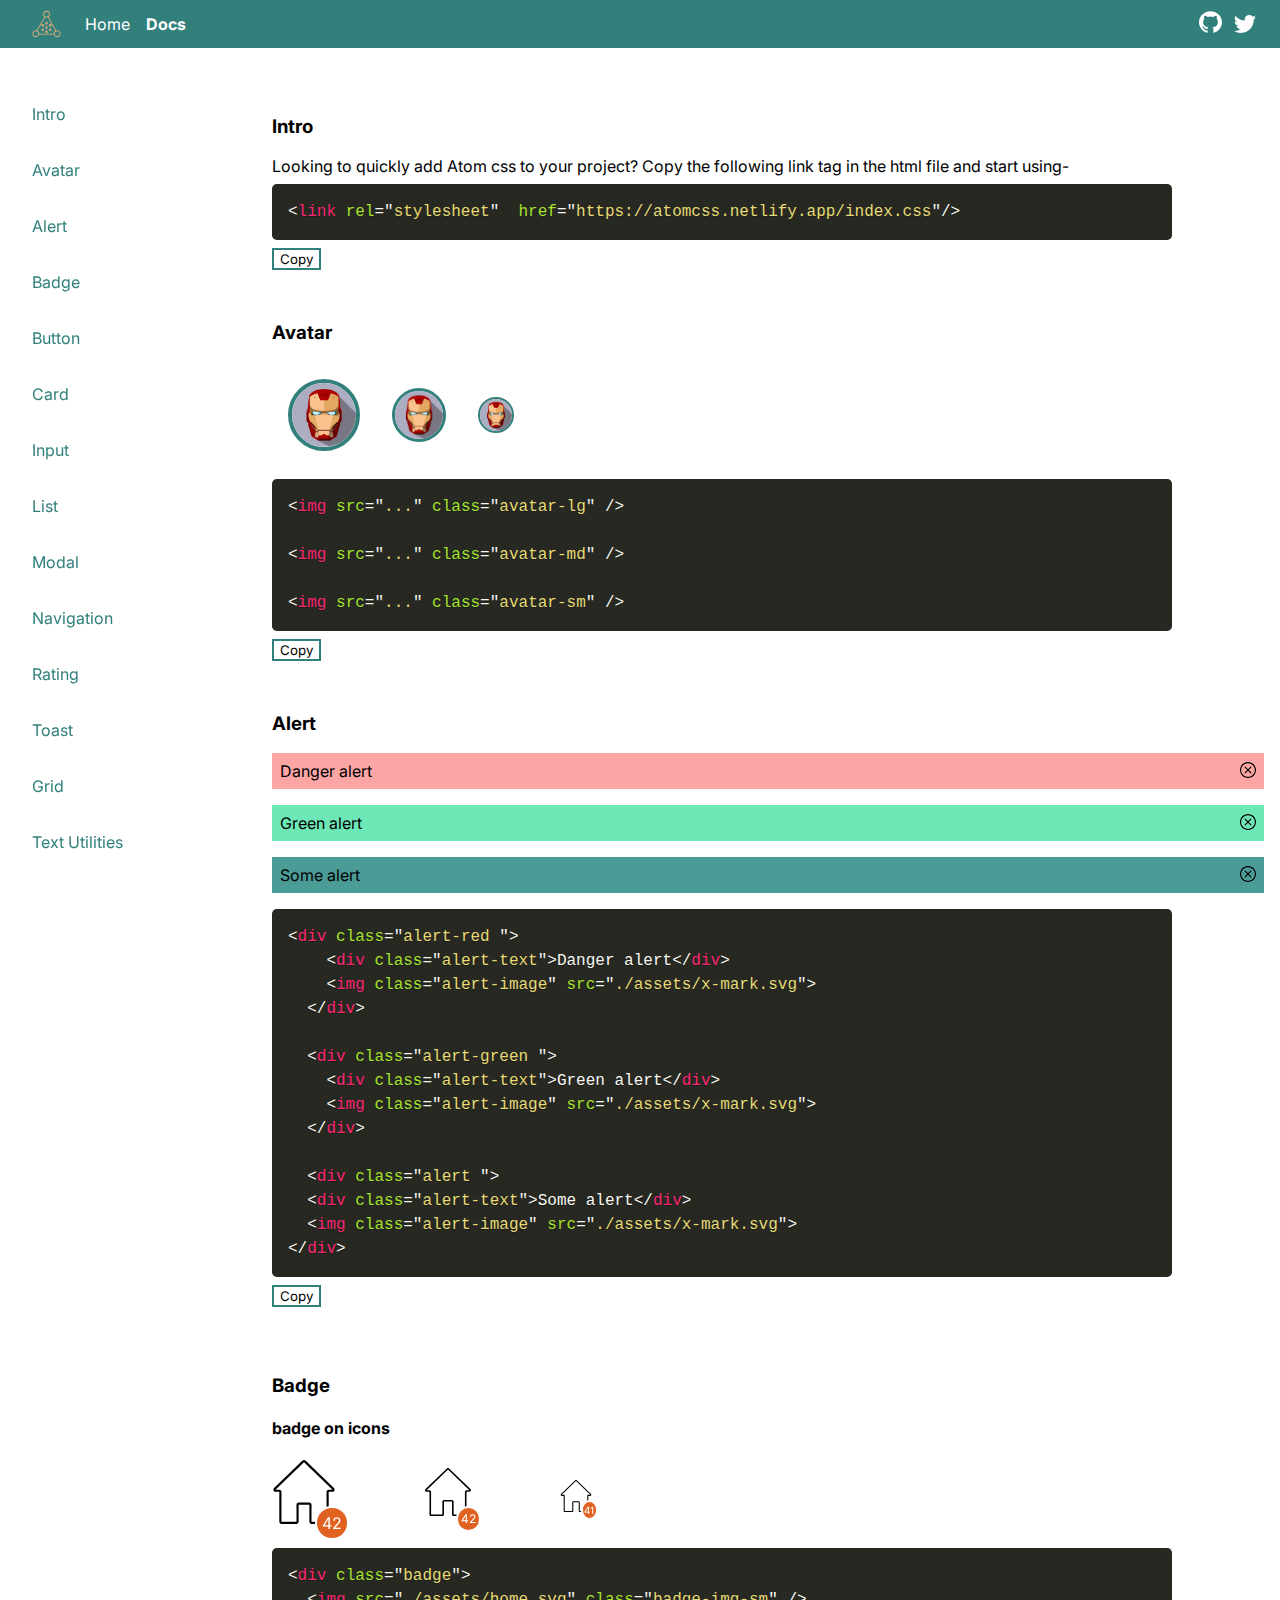
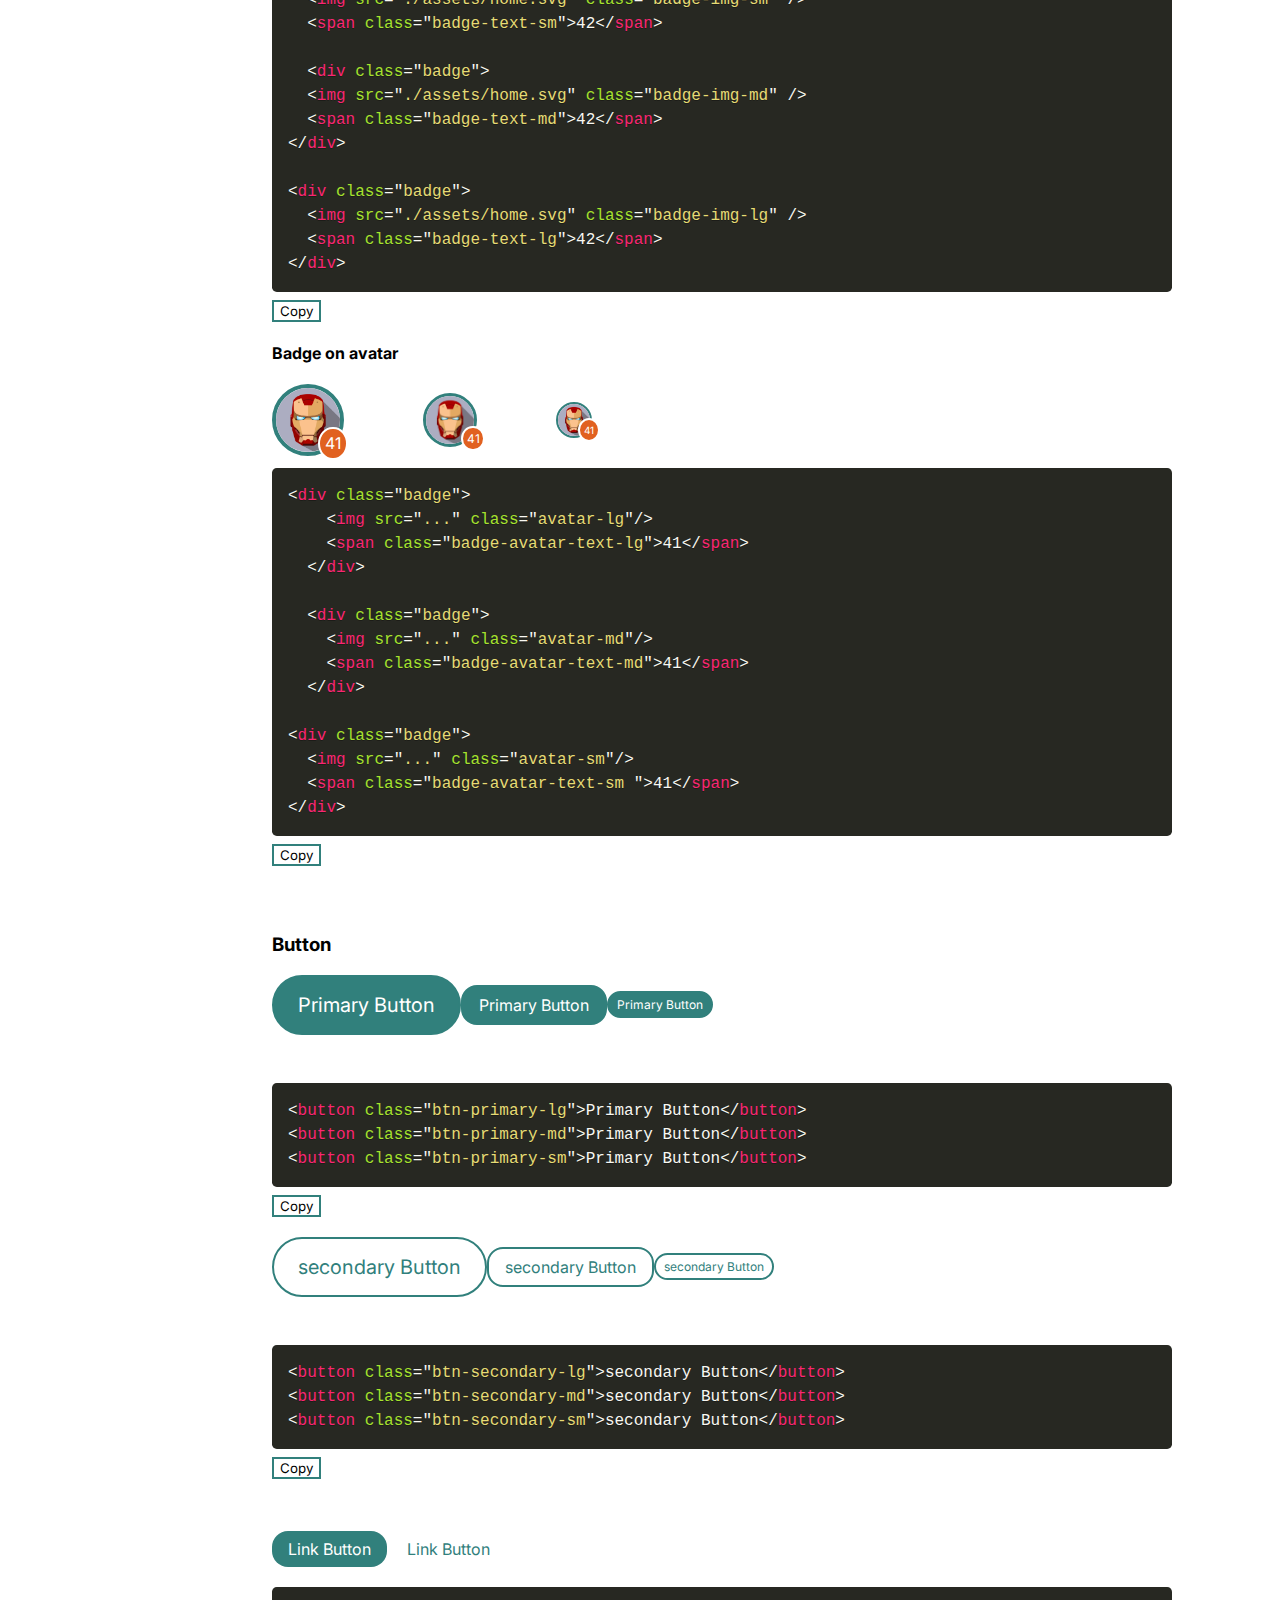
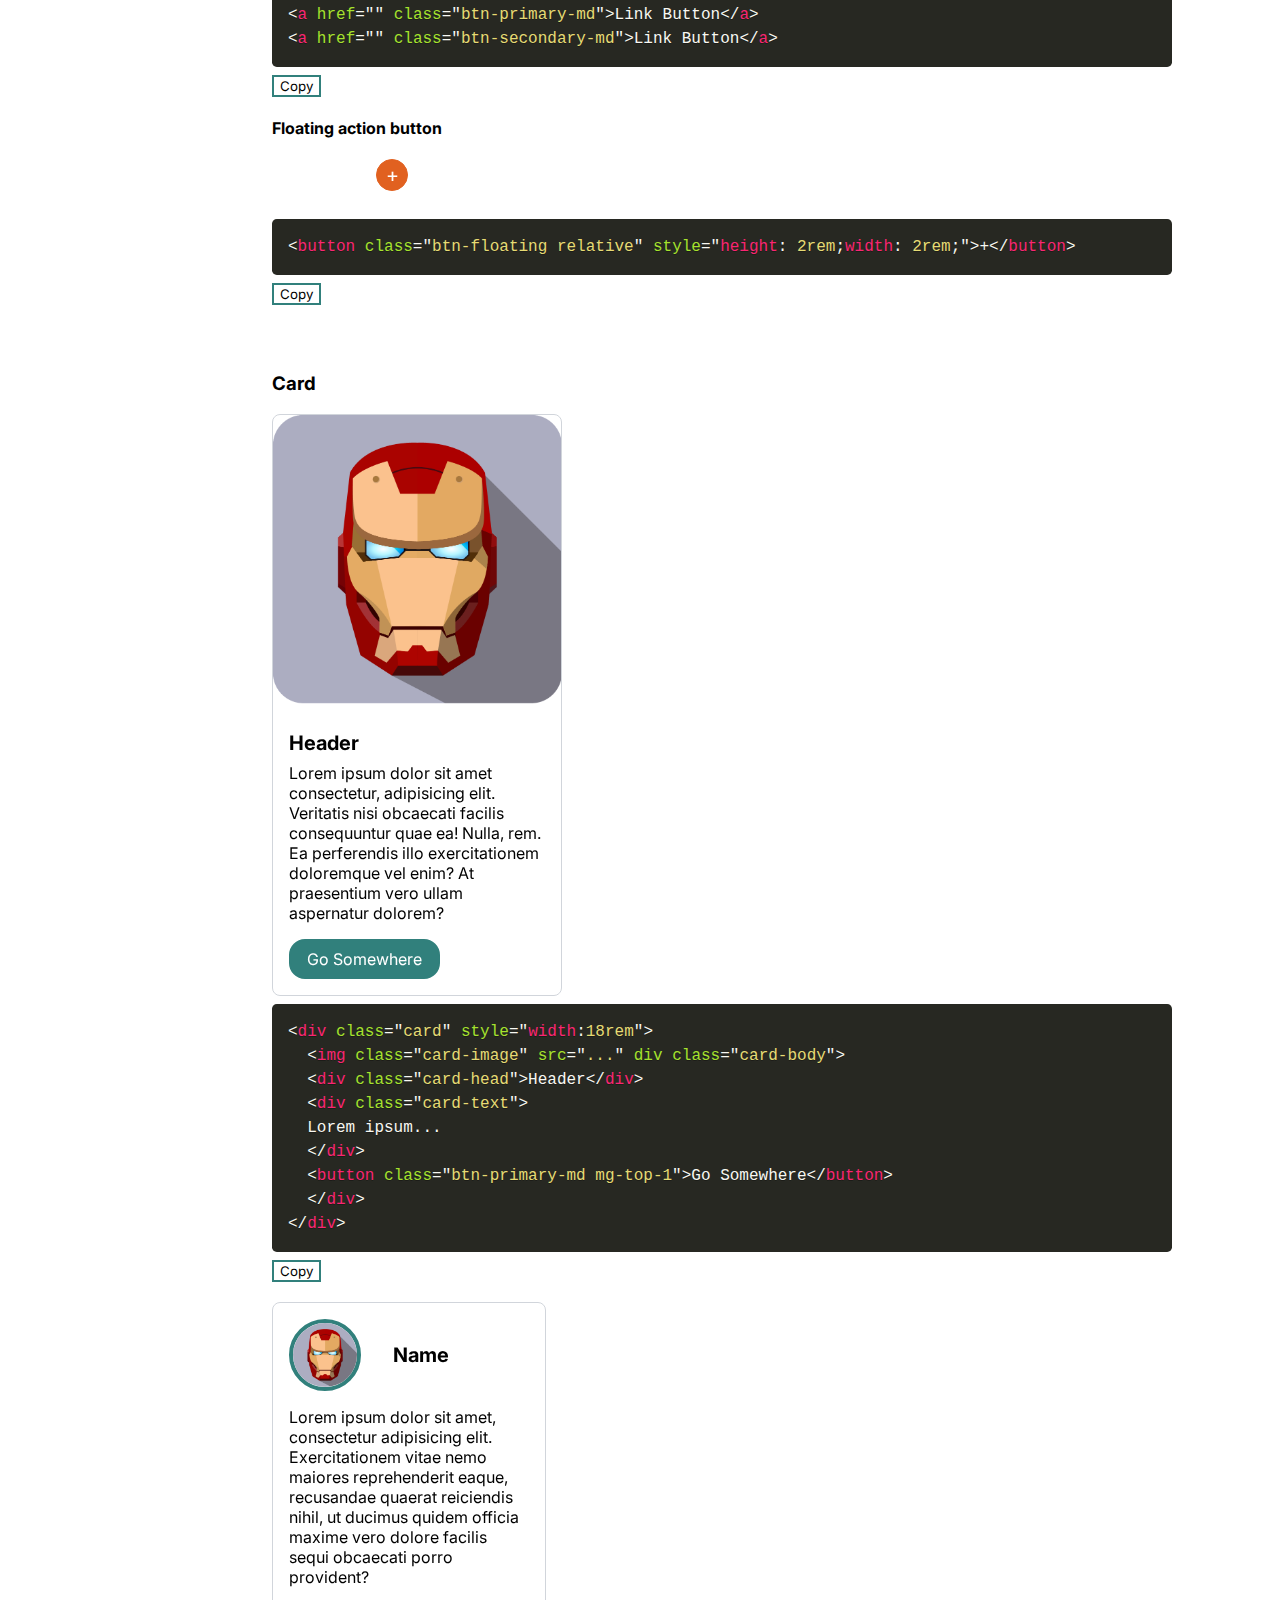
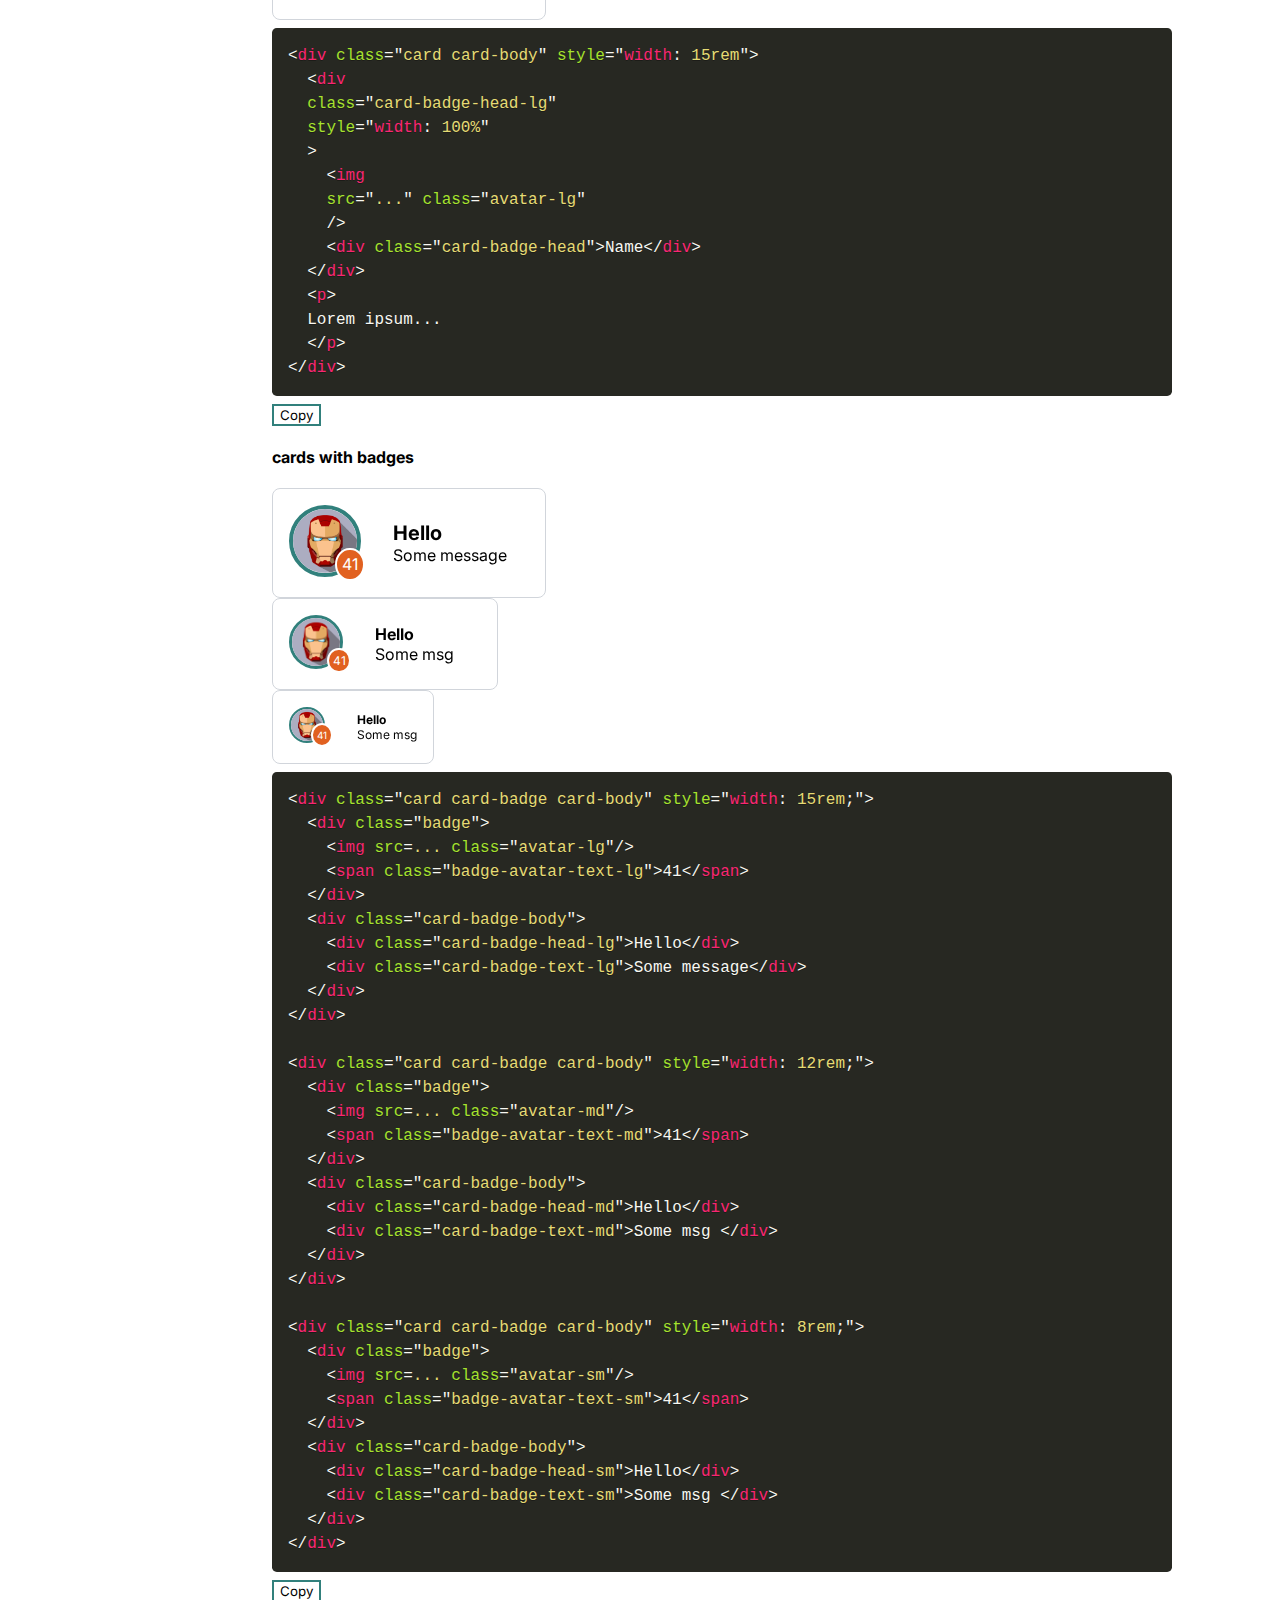
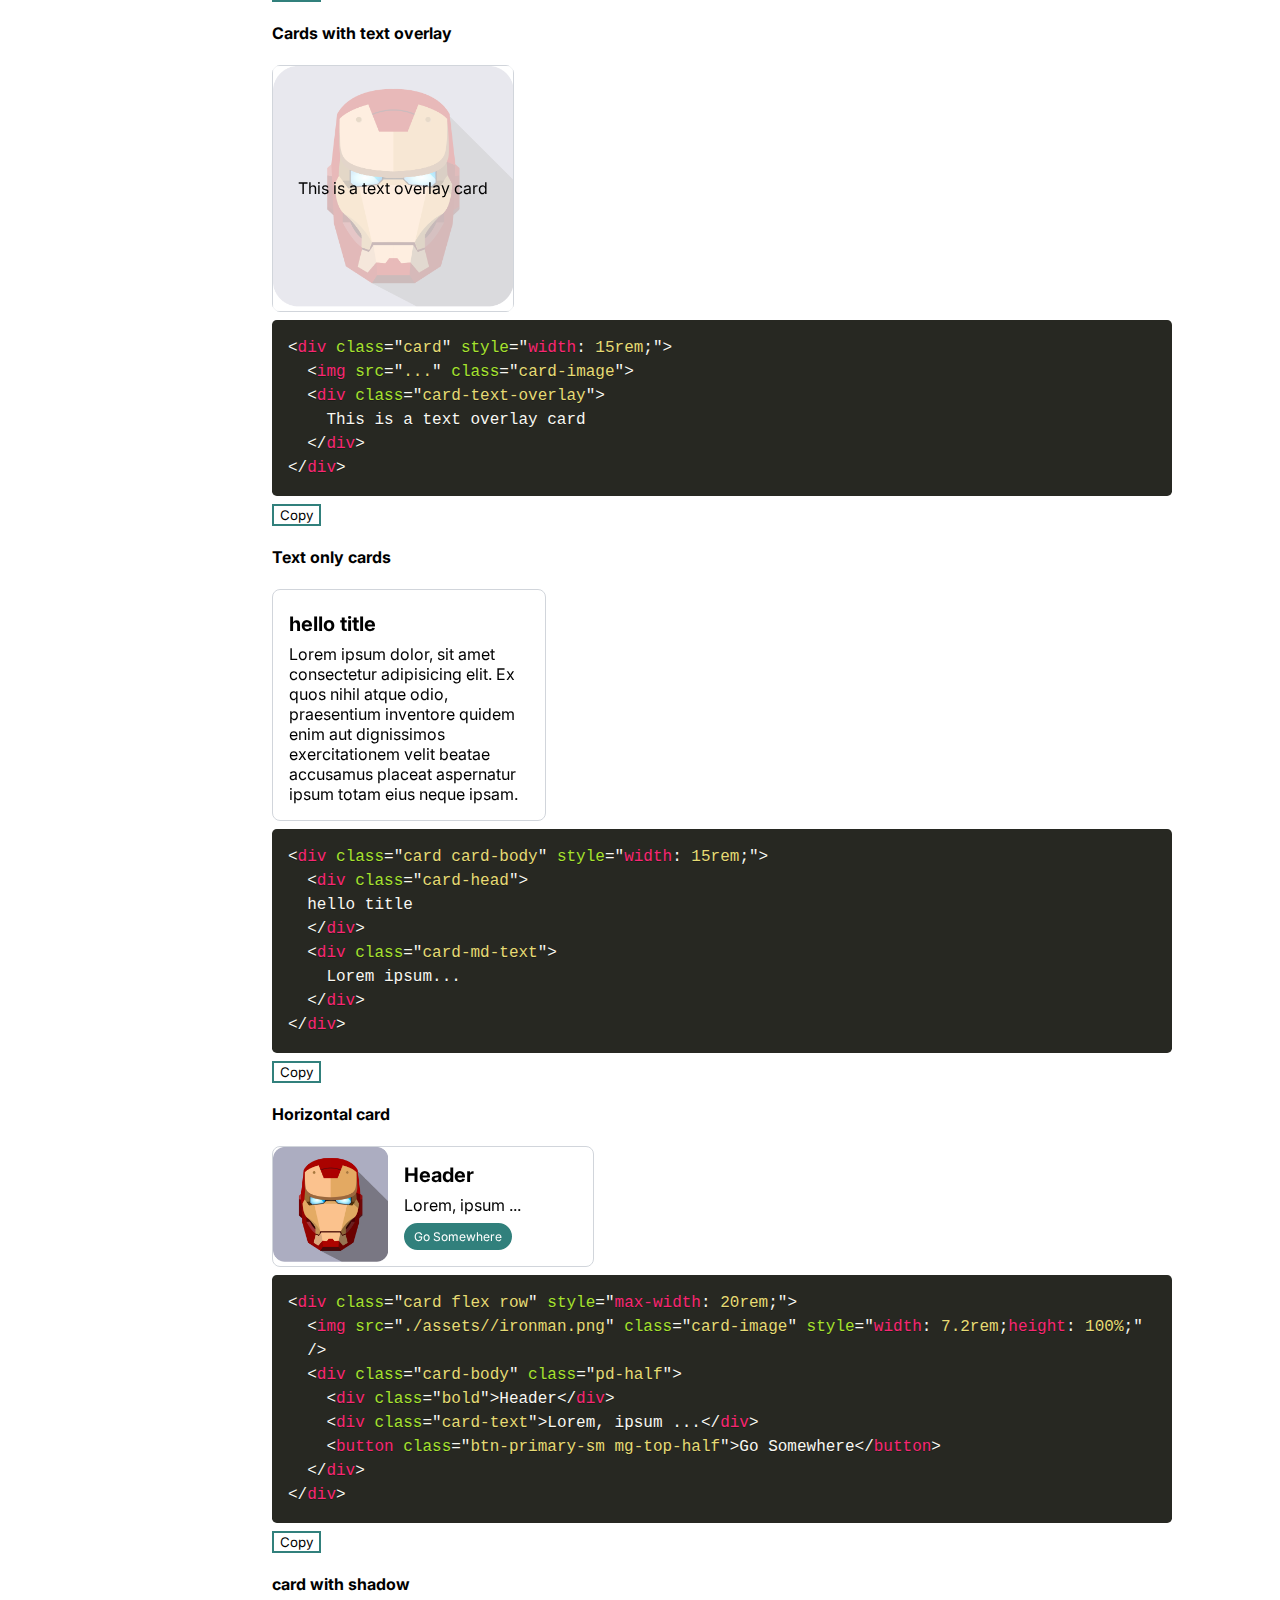
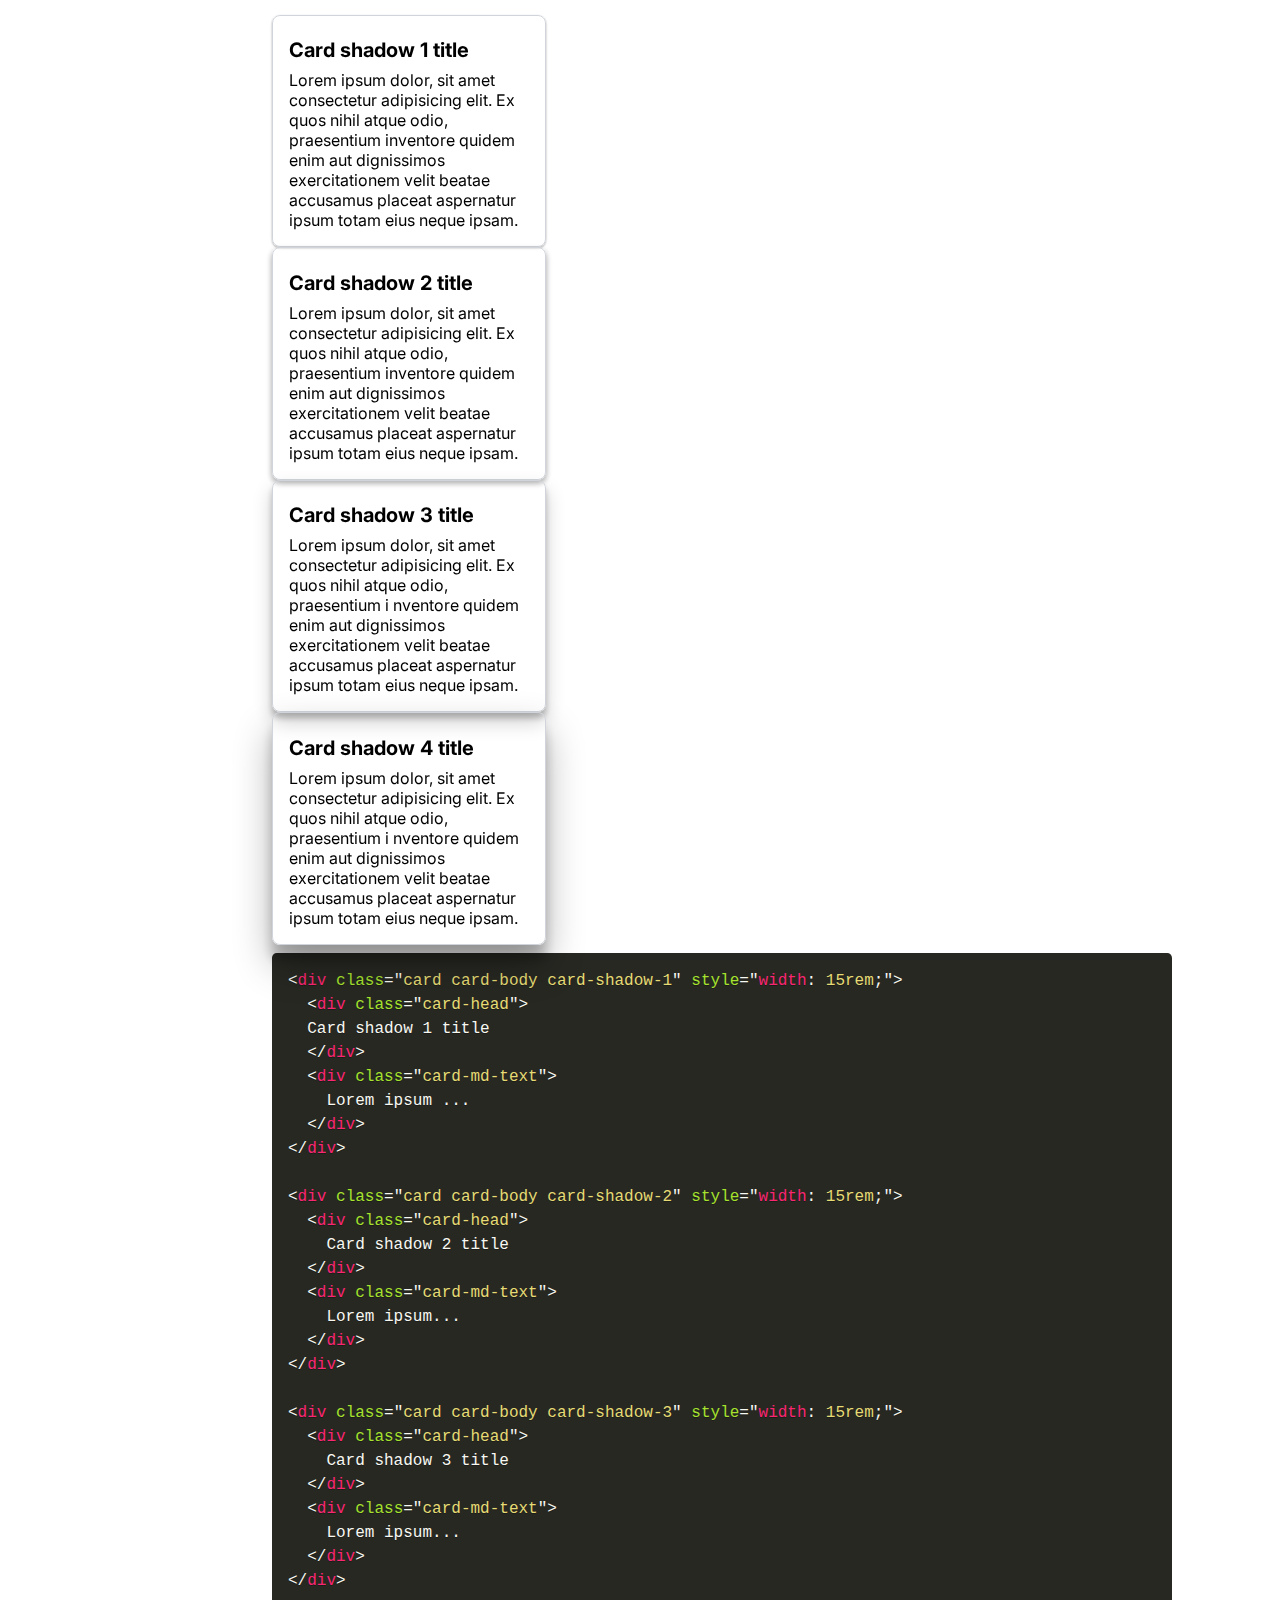
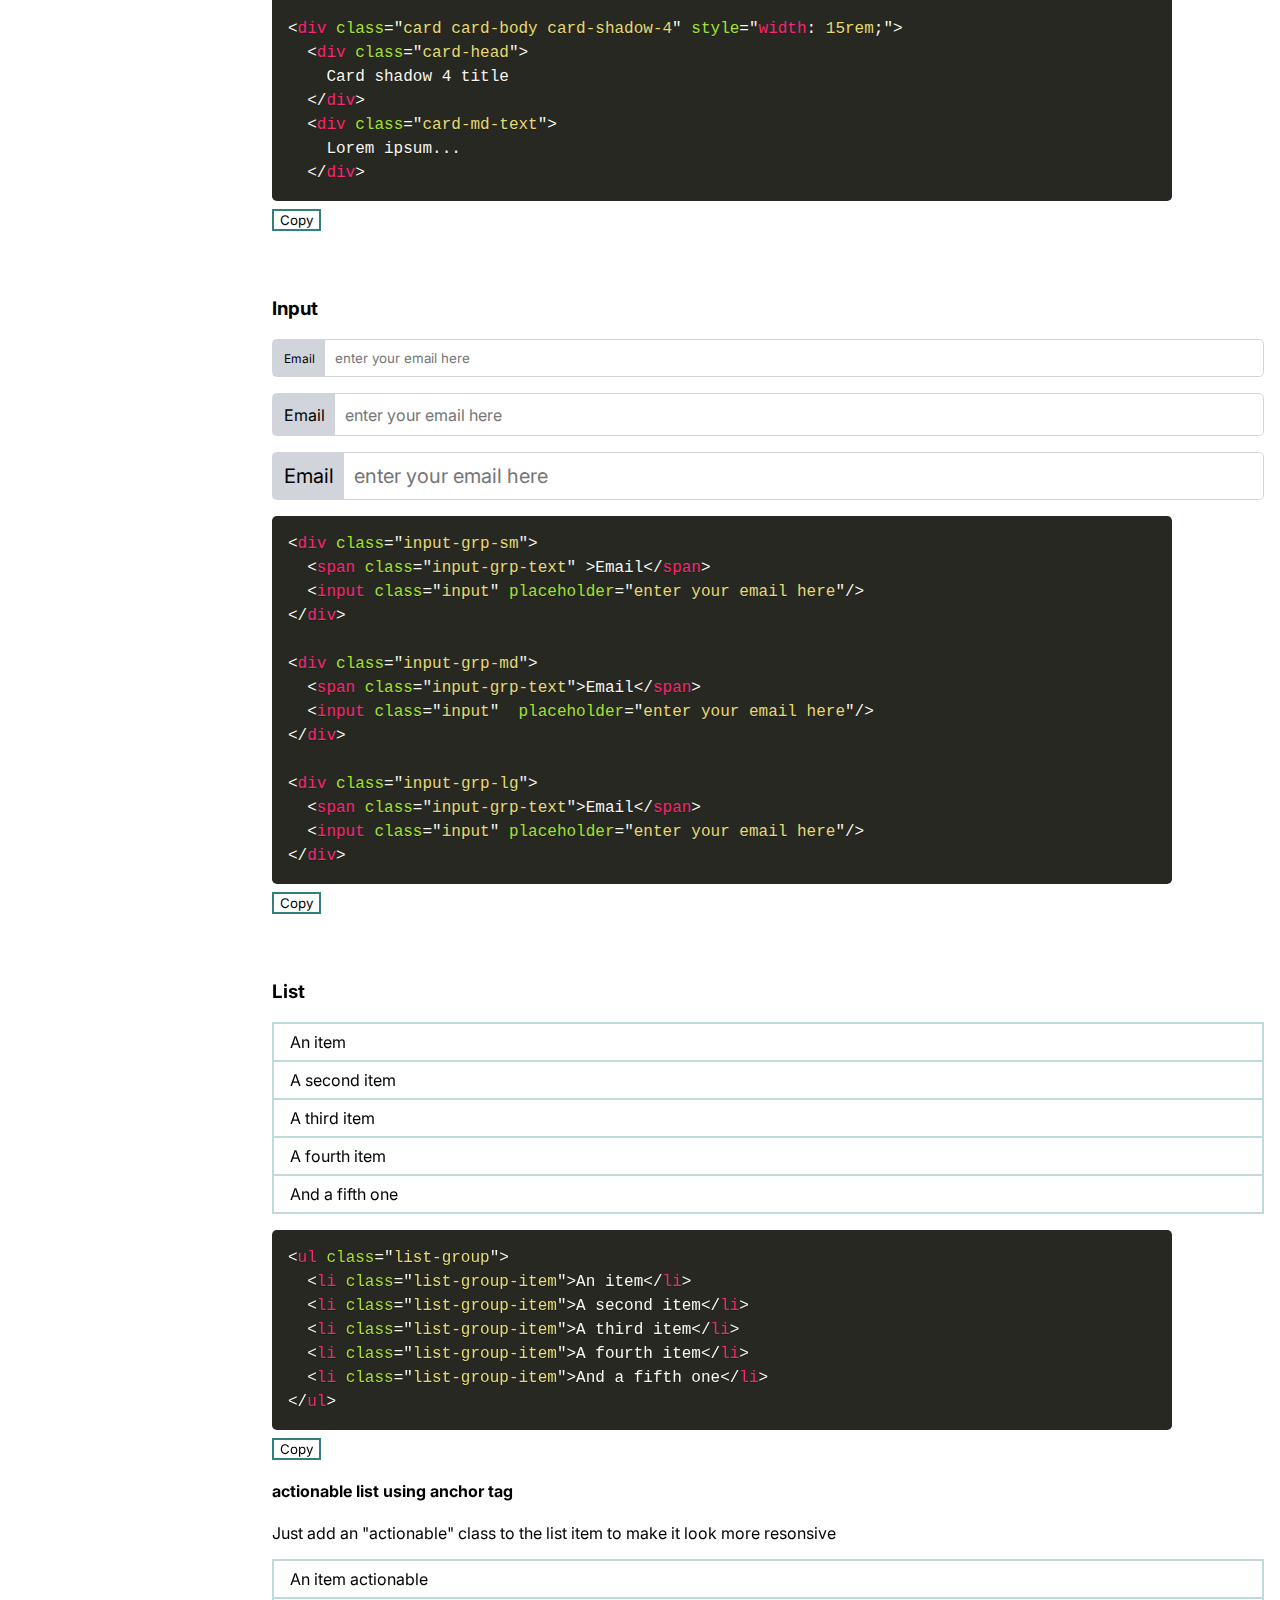
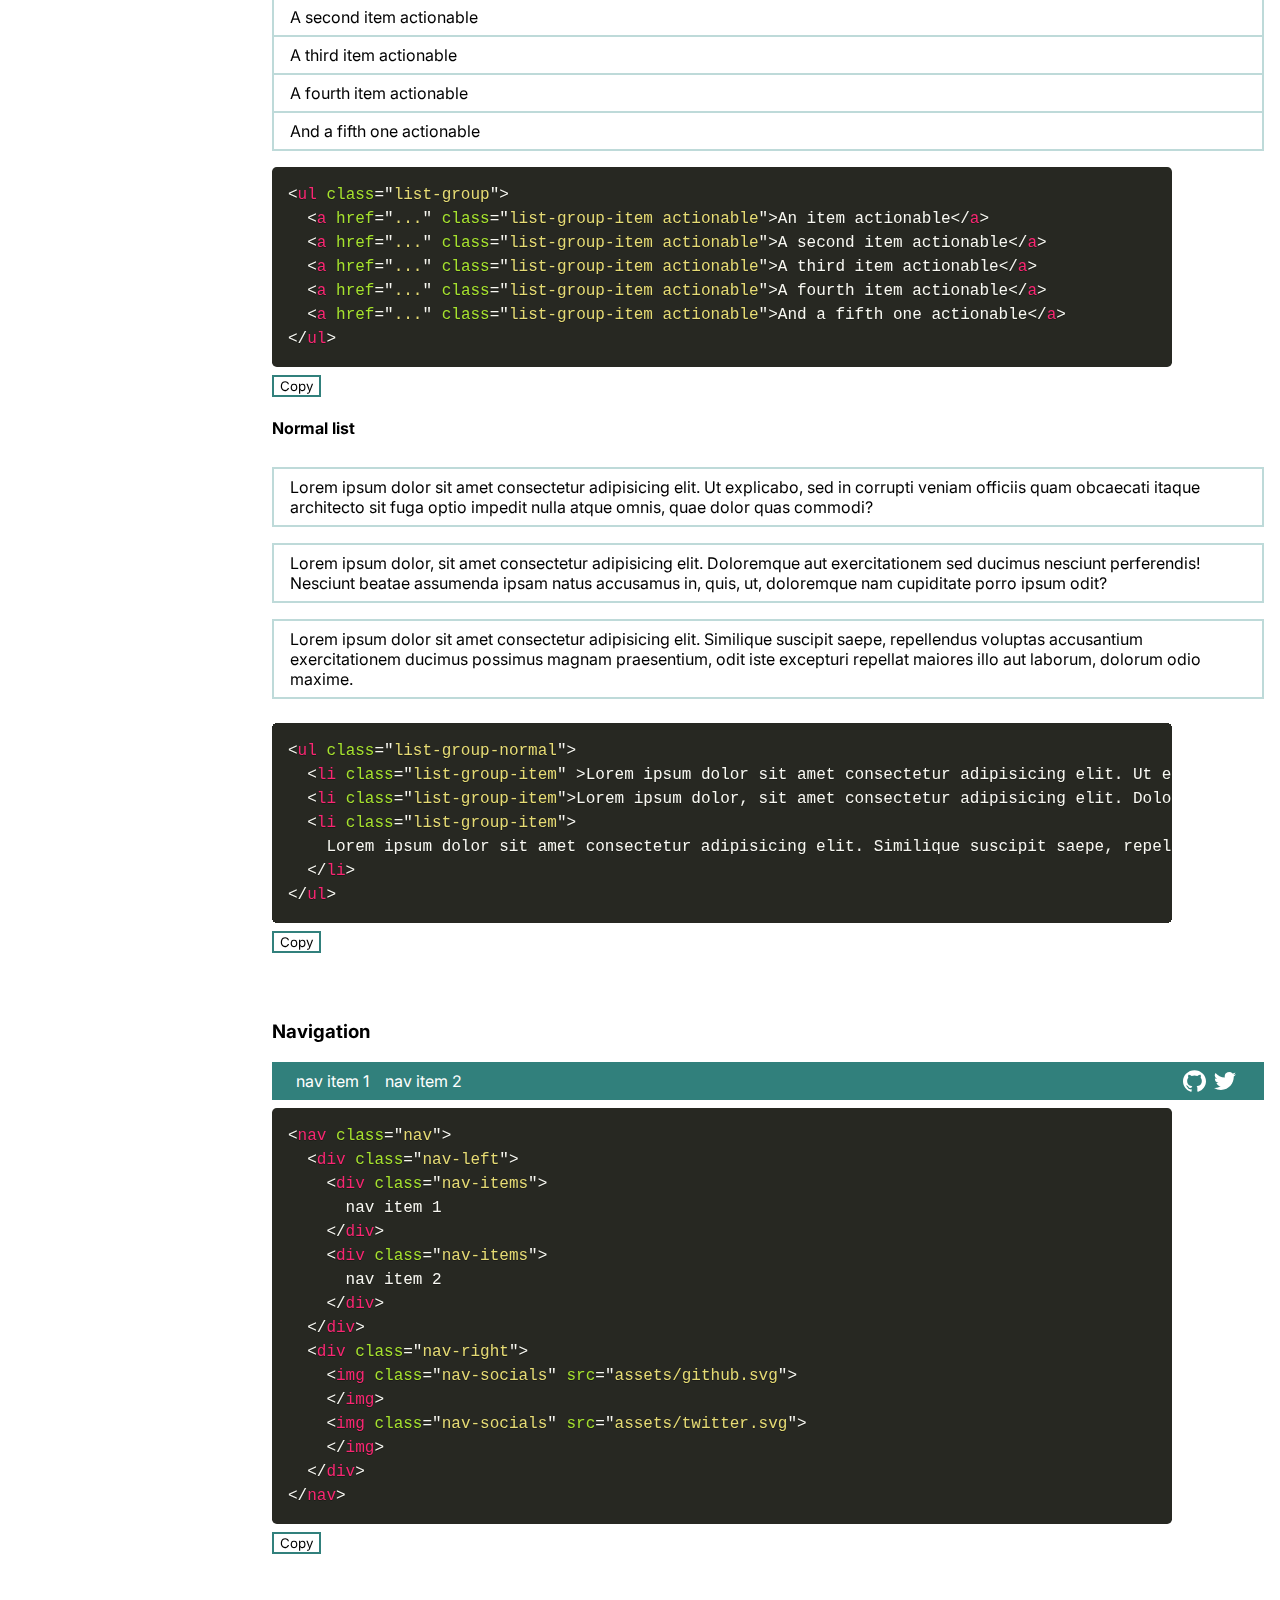
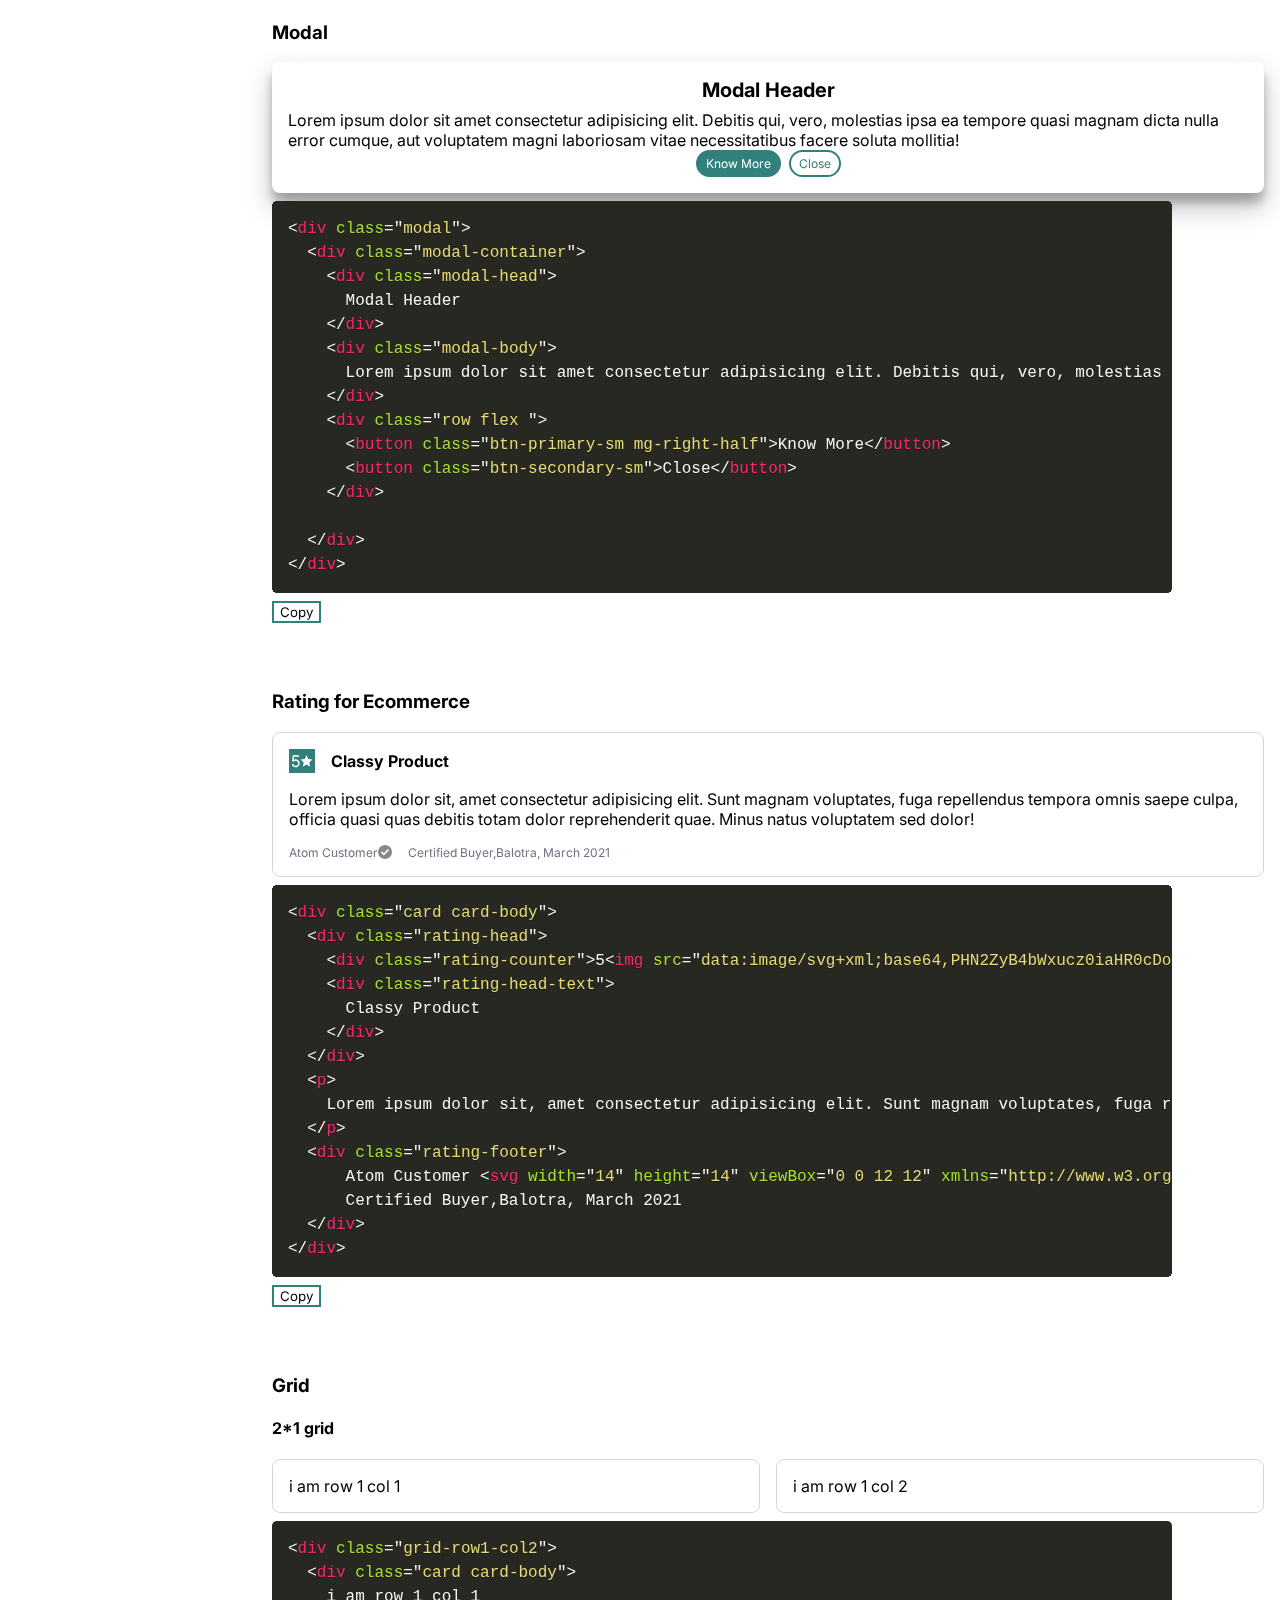
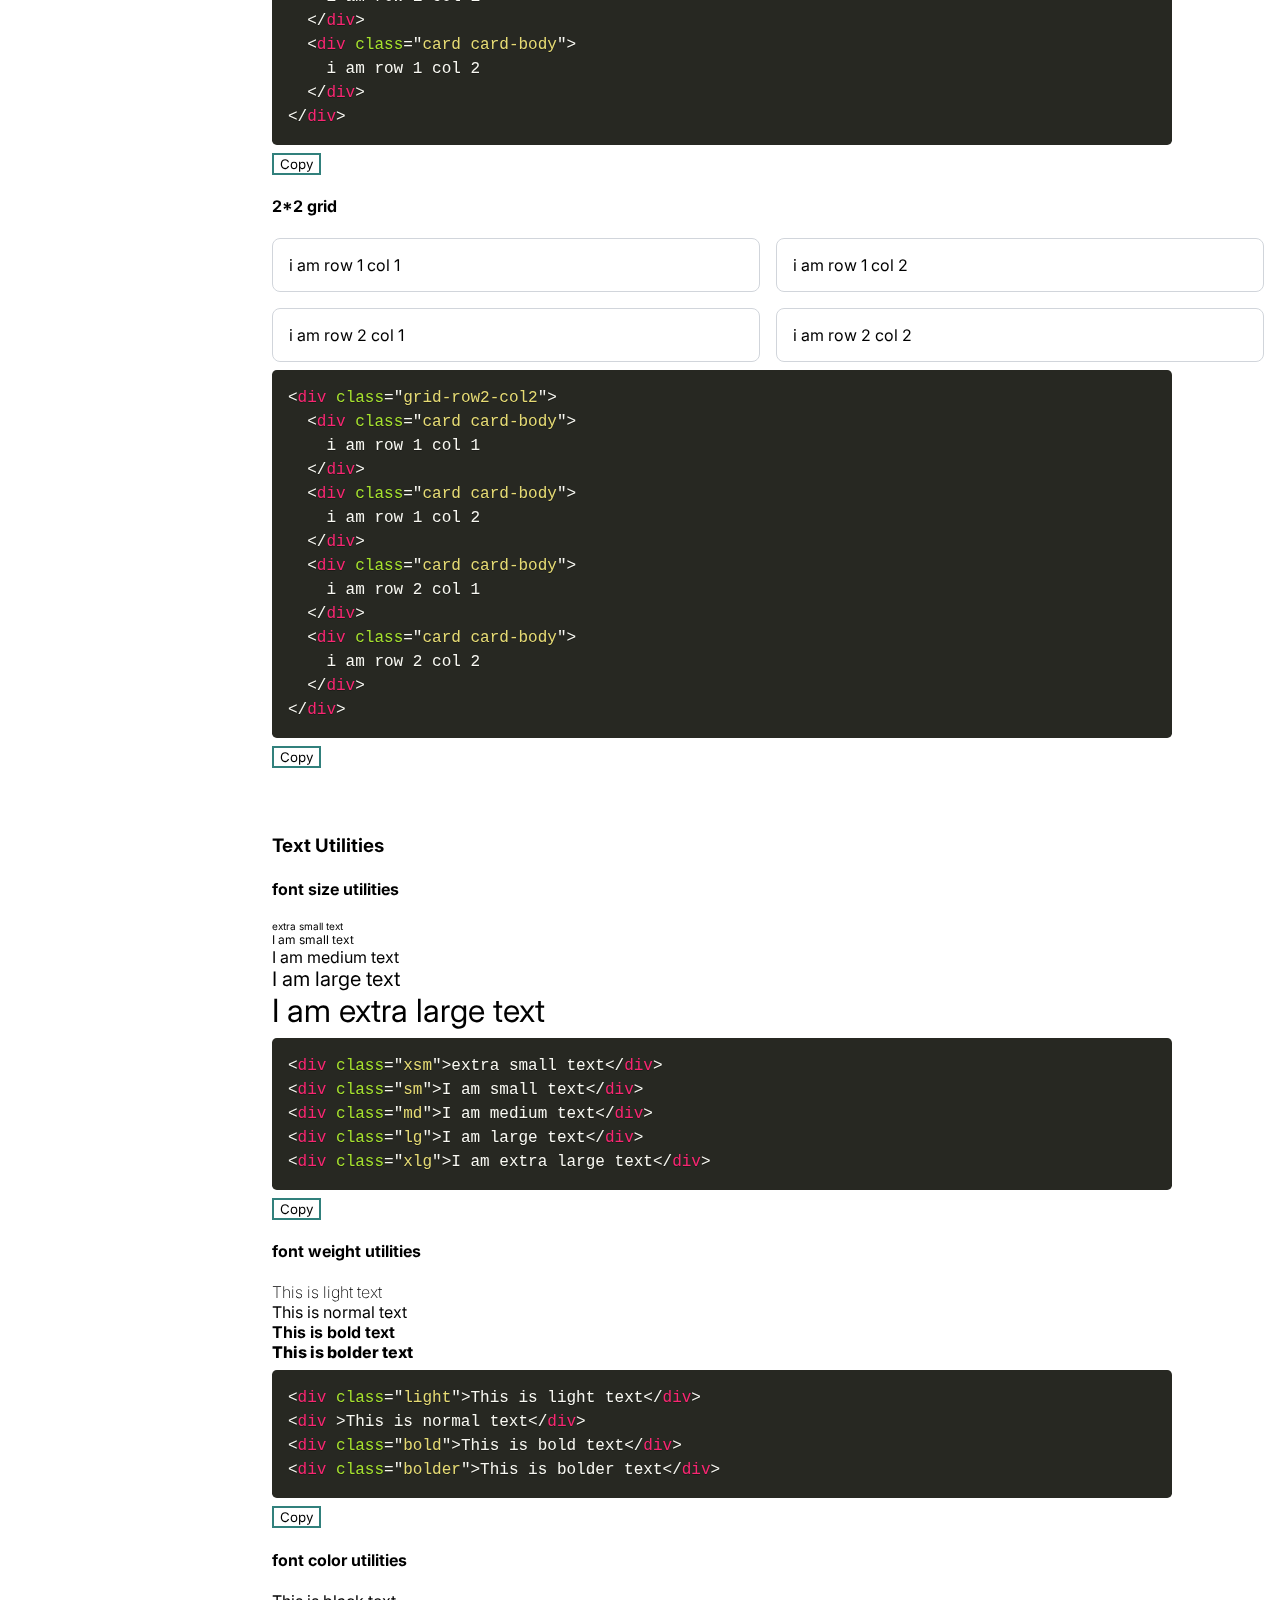
==== commit 7b8cc31a: "add card header emphasis,add .gitignore,add width to float button" ====
--- a/index.html
+++ b/index.html
@@ -81,19 +81,19 @@
         <h3 >Avatar</h3>
         <div class="row flex align-items-center">
           <div class="pd-1"><img
-            src="https://cdn.discordapp.com/avatars/778699572787675136/bfd4785c0eb8a2be4eae7cc2fec27d34.png?size=256&quot"
+            src="./assets//ironman.png"
             class="avatar-lg"
           />
           </div>
           <div class="pd-1"><img
-            src="https://cdn.discordapp.com/avatars/778699572787675136/bfd4785c0eb8a2be4eae7cc2fec27d34.png?size=256&quot"
+            src="./assets//ironman.png"
             class="avatar-md"
           />
           </div>
           
           <div class="pd-1">
             <img
-            src="https://cdn.discordapp.com/avatars/778699572787675136/bfd4785c0eb8a2be4eae7cc2fec27d34.png?size=256&quot"
+            src="./assets//ironman.png"
             class="avatar-sm"
           />
         </div>
@@ -118,16 +118,20 @@
         <h3>Alert</h3>
         <div class="alert-red mg-bottom-1">
           <div class="alert-text">Danger alert</div>
-          <img class="alert-image" src="./assets/x-mark.svg">
+          <button class="outline-none pd-0">
+            <img class="alert-image" src="./assets/x-mark.svg">
+          </button>
         </div>
         <div class="alert-green mg-bottom-1">
           <div class="alert-text">Green alert</div>
-          <img class="alert-image" src="./assets/x-mark.svg">
-        </div>        
+          <button class="outline-none pd-0">
+            <img class="alert-image" src="./assets/x-mark.svg">
+          </button>        </div>        
         <div class="alert mg-bottom-1">
           <div class="alert-text">Some alert</div>
-          <img class="alert-image" src="./assets/x-mark.svg">
-        </div>
+          <button class="outline-none pd-0">
+            <img class="alert-image" src="./assets/x-mark.svg">
+          </button>        </div>
         <div class="code">
           <pre>
             <code class="language-html">
@@ -189,21 +193,21 @@
           <div class="flex row-reverse align-items-center justify-content-space-between">
             <div class="badge">
             <img
-            src="https://cdn.discordapp.com/avatars/778699572787675136/bfd4785c0eb8a2be4eae7cc2fec27d34.png?size=256&quot"
+            src="./assets//ironman.png"
             class="avatar-sm"
             />
             <span class="badge-avatar-text-sm ">41</span>
             </div>
         <div class="badge">
           <img
-            src="https://cdn.discordapp.com/avatars/778699572787675136/bfd4785c0eb8a2be4eae7cc2fec27d34.png?size=256&quot"
+            src="./assets//ironman.png"
             class="avatar-md"
           />
           <span class="badge-avatar-text-md">41</span>
         </div>
         <div class="badge">
           <img
-            src="https://cdn.discordapp.com/avatars/778699572787675136/bfd4785c0eb8a2be4eae7cc2fec27d34.png?size=256&quot"
+            src="./assets//ironman.png"
             class="avatar-lg"
           />
           <span class="badge-avatar-text-lg">41</span>
@@ -289,17 +293,25 @@
             </code>
           </pre>
         </div>
-        <div class="relative">
-          <button class="btn-floating relative ">+</button>
-        </div>
-        floating action button(fab)
-        <br/>
-        <br/>
+        <h4>Floating action button</h4>
+
+        <div class="relative flex row justify-content-center " style="width: 15rem;"> 
+          <button class="btn-floating relative" style="height: 2rem;width: 2rem;">+</button>
+        </div>
+        <br>
+        <div class="code">
+          <pre>
+            <code class="language-html">
+              &#x3C;button class=&#x22;btn-floating relative&#x22; style=&#x22;height: 2rem;width: 2rem;&#x22;&#x3E;+&#x3C;/button&#x3E;
+            </code>
+          </pre>
+        </div>
+
       </div>
       <div class="pd-1 mg-bottom-1" id="card">
         <h3>Card</h3>
         <div class="card" style="width:18rem">
-            <img class="card-image" src="https://cdn.discordapp.com/avatars/778699572787675136/bfd4785c0eb8a2be4eae7cc2fec27d34.png?size=256&quot"
+            <img class="card-image" src="./assets//ironman.png"
           >
           <div class="card-body">
             <div class="card-head">Header</div>
@@ -329,7 +341,7 @@
             style="max-width:700px"
             >
             <img
-              src="https://cdn.discordapp.com/avatars/778699572787675136/bfd4785c0eb8a2be4eae7cc2fec27d34.png?size=256&quot"
+              src="./assets//ironman.png"
               class="avatar-lg"
             />
             <div class="card-badge-body"><div class="card-badge-head-lg">Name</div></div>
@@ -365,7 +377,7 @@
           <h4>cards with badges</h4>
           <div class="card card-badge card-body" style="width: 15rem;">
             <div class="badge">
-              <img src="https://cdn.discordapp.com/avatars/778699572787675136/bfd4785c0eb8a2be4eae7cc2fec27d34.png?size=256&quot" class="avatar-lg"/>
+              <img src="./assets//ironman.png" class="avatar-lg"/>
               <span class="badge-avatar-text-lg">41</span>
             </div>
             <div class="card-badge-body">
@@ -375,7 +387,7 @@
           </div>
           <div class="card card-badge card-body" style="width: 12rem;">
             <div class="badge">
-              <img src="https://cdn.discordapp.com/avatars/778699572787675136/bfd4785c0eb8a2be4eae7cc2fec27d34.png?size=256&quot" class="avatar-md"/>
+              <img src="./assets//ironman.png" class="avatar-md"/>
               <span class="badge-avatar-text-md">41</span>
             </div>
             <div class="card-badge-body">
@@ -386,7 +398,7 @@
           </div>
           <div class="card card-badge card-body" style="width: 8rem;">
             <div class="badge">
-              <img src="https://cdn.discordapp.com/avatars/778699572787675136/bfd4785c0eb8a2be4eae7cc2fec27d34.png?size=256&quot" class="avatar-sm"/>
+              <img src="./assets//ironman.png" class="avatar-sm"/>
               <span class="badge-avatar-text-sm">41</span>
             </div>
             <div class="card-badge-body">
@@ -435,7 +447,7 @@
 
           <h4>Cards with text overlay</h4>
           <div class="card" style="width: 15rem;">
-            <img src="https://cdn.discordapp.com/avatars/778699572787675136/bfd4785c0eb8a2be4eae7cc2fec27d34.png?size=256&quot" class="card-image">
+            <img src="./assets//ironman.png" class="card-image">
             <div class="card-text-overlay">
               This is a text overlay card 
             </div>
@@ -479,26 +491,27 @@
 
 
           <h4>Horizontal card</h4>
-          <div class="card row" style="width:20rem">
-            <img src="https://cdn.discordapp.com/avatars/778699572787675136/bfd4785c0eb8a2be4eae7cc2fec27d34.png?size=256&quot"
+          <div class="card flex row" style="max-width: 20rem;">
+            <img src="./assets//ironman.png" class="card-image" style="width: 7.2rem;height: 100%;"
             />
-            <div class="card-body" style="width: 10rem;">
-              <div class="card-head">Header</div>
+            <div class="card-body" class="pd-half">
+              <div class="card-head pd-0">Header</div>
               <div class="card-text">Lorem, ipsum ...</div>
-              <button class="btn-primary-md mg-top-1">Go Somewhere</button>
-            </div>
-          </div>
-          <div class="code">
-            <pre>
-              <code class="language-html">
-                &#x9;&#x9;&#x3C;div class=&#x22;card row&#x22; style=&#x22;width:20rem&#x22;&#x3E;
-                &#x3C;img class=&#x22;card-image&#x22; src=&#x22;...&#x22;/&#x3E;
-                &#x3C;div class=&#x22;card-body&#x22; style=&#x22;width: 10rem;&#x22;&#x3E;
-                  &#x3C;div class=&#x22;card-head&#x22;&#x3E;Header&#x3C;/div&#x3E;
+              <button class="btn-primary-sm mg-top-half">Go Somewhere</button>
+            </div>
+          </div>
+          <div class="code">
+            <pre>
+              <code class="language-html">
+                &#x3C;div class=&#x22;card flex row&#x22; style=&#x22;max-width: 20rem;&#x22;&#x3E;
+                &#x3C;img src=&#x22;./assets//ironman.png&#x22; class=&#x22;card-image&#x22; style=&#x22;width: 7.2rem;height: 100%;&#x22;
+                /&#x3E;
+                &#x3C;div class=&#x22;card-body&#x22; class=&#x22;pd-half&#x22;&#x3E;
+                  &#x3C;div class=&#x22;bold&#x22;&#x3E;Header&#x3C;/div&#x3E;
                   &#x3C;div class=&#x22;card-text&#x22;&#x3E;Lorem, ipsum ...&#x3C;/div&#x3E;
-                  &#x3C;button class=&#x22;btn-primary-md mg-top-1&#x22;&#x3E;Go Somewhere&#x3C;/button&#x3E;
-                &#x3C;/div&#x3E;
-                &#x9;&#x9;&#x3C;/div&#x3E;
+                  &#x3C;button class=&#x22;btn-primary-sm mg-top-half&#x22;&#x3E;Go Somewhere&#x3C;/button&#x3E;
+                &#x3C;/div&#x3E;
+              &#x3C;/div&#x3E;
               </code>
             </pre>
           </div>
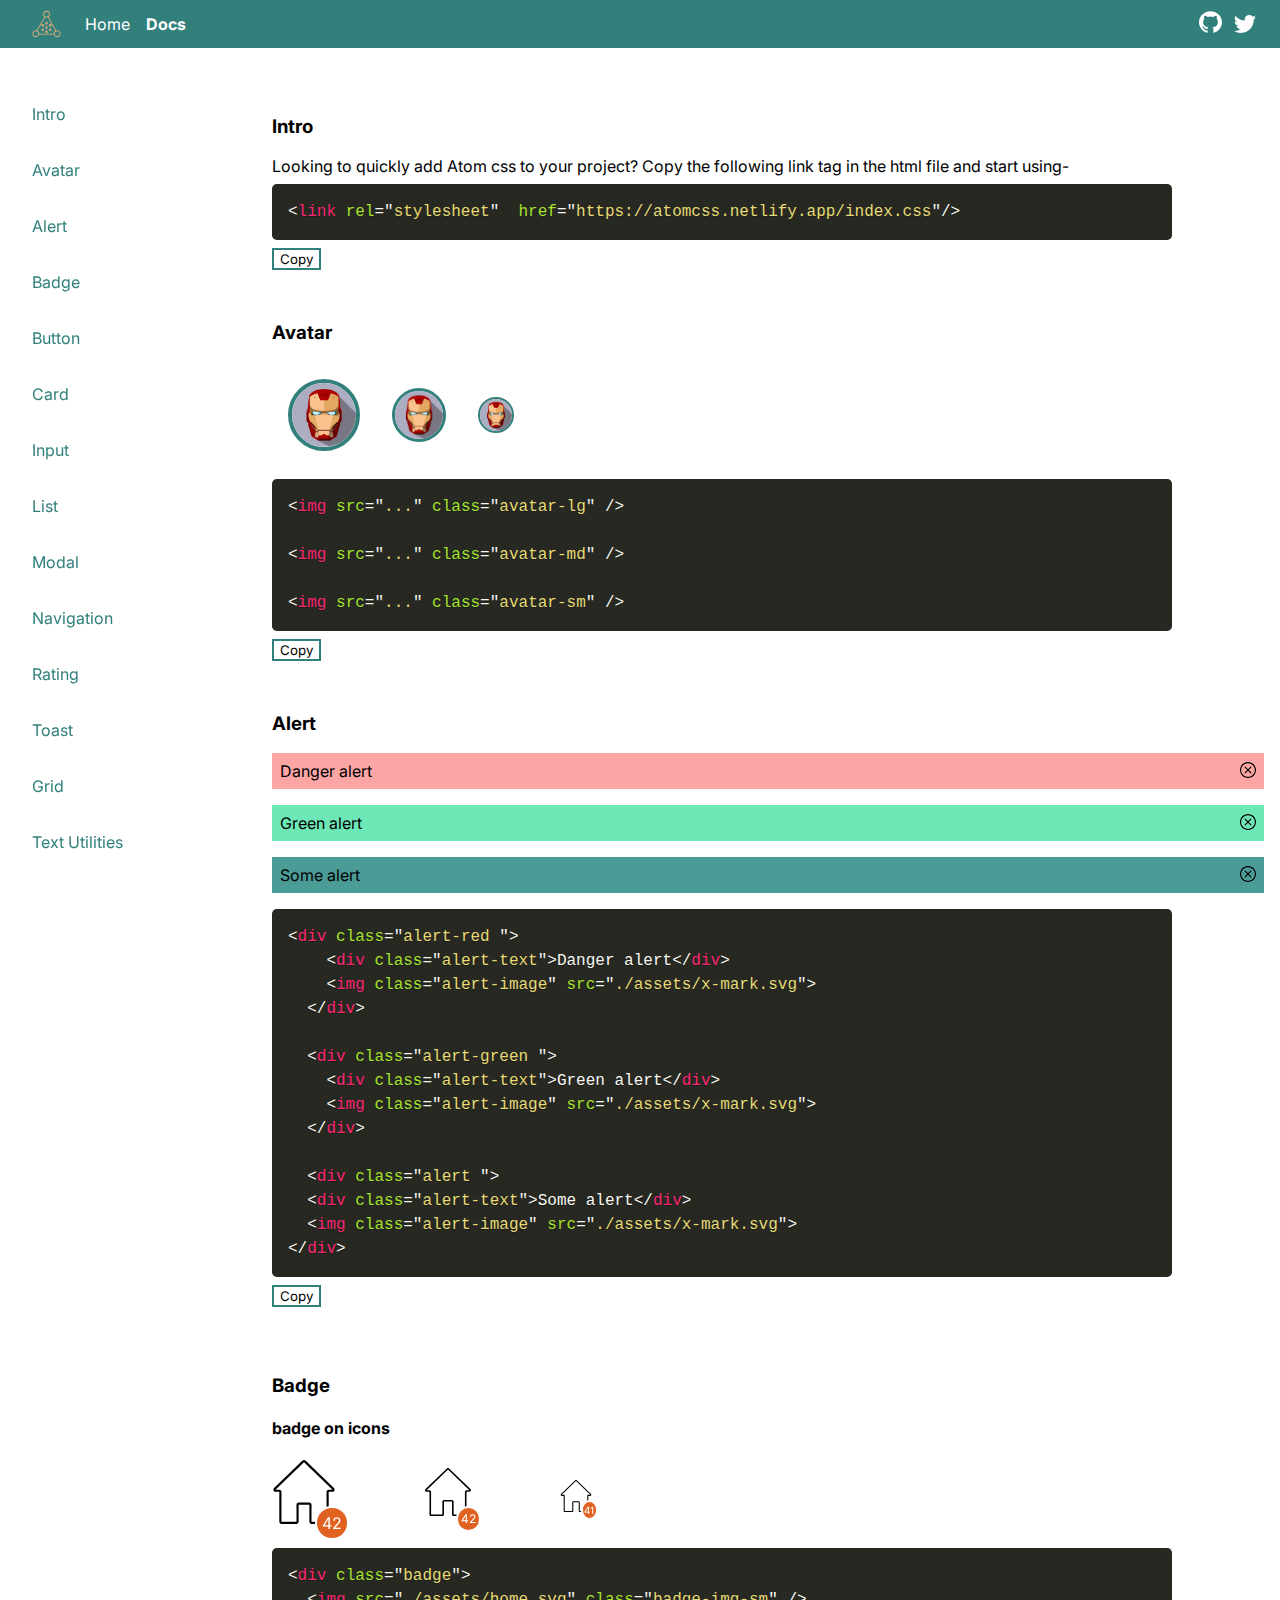
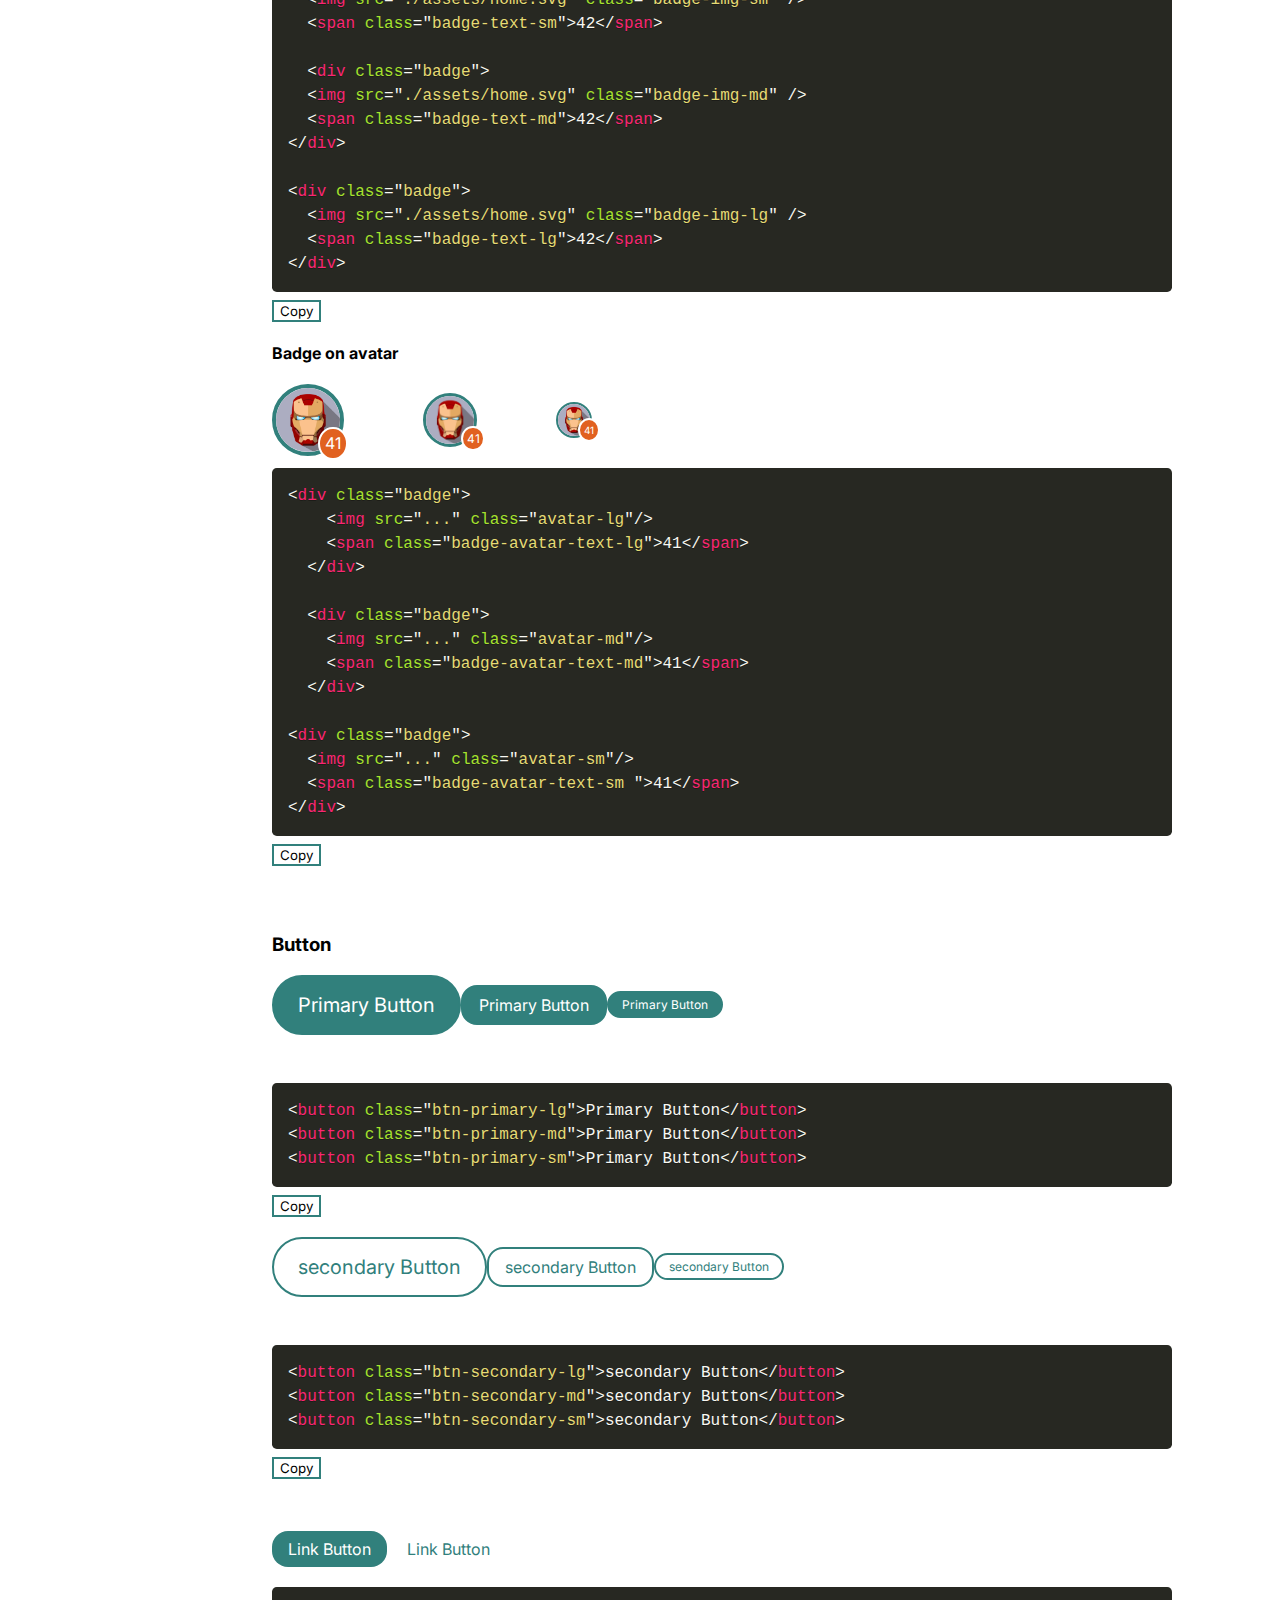
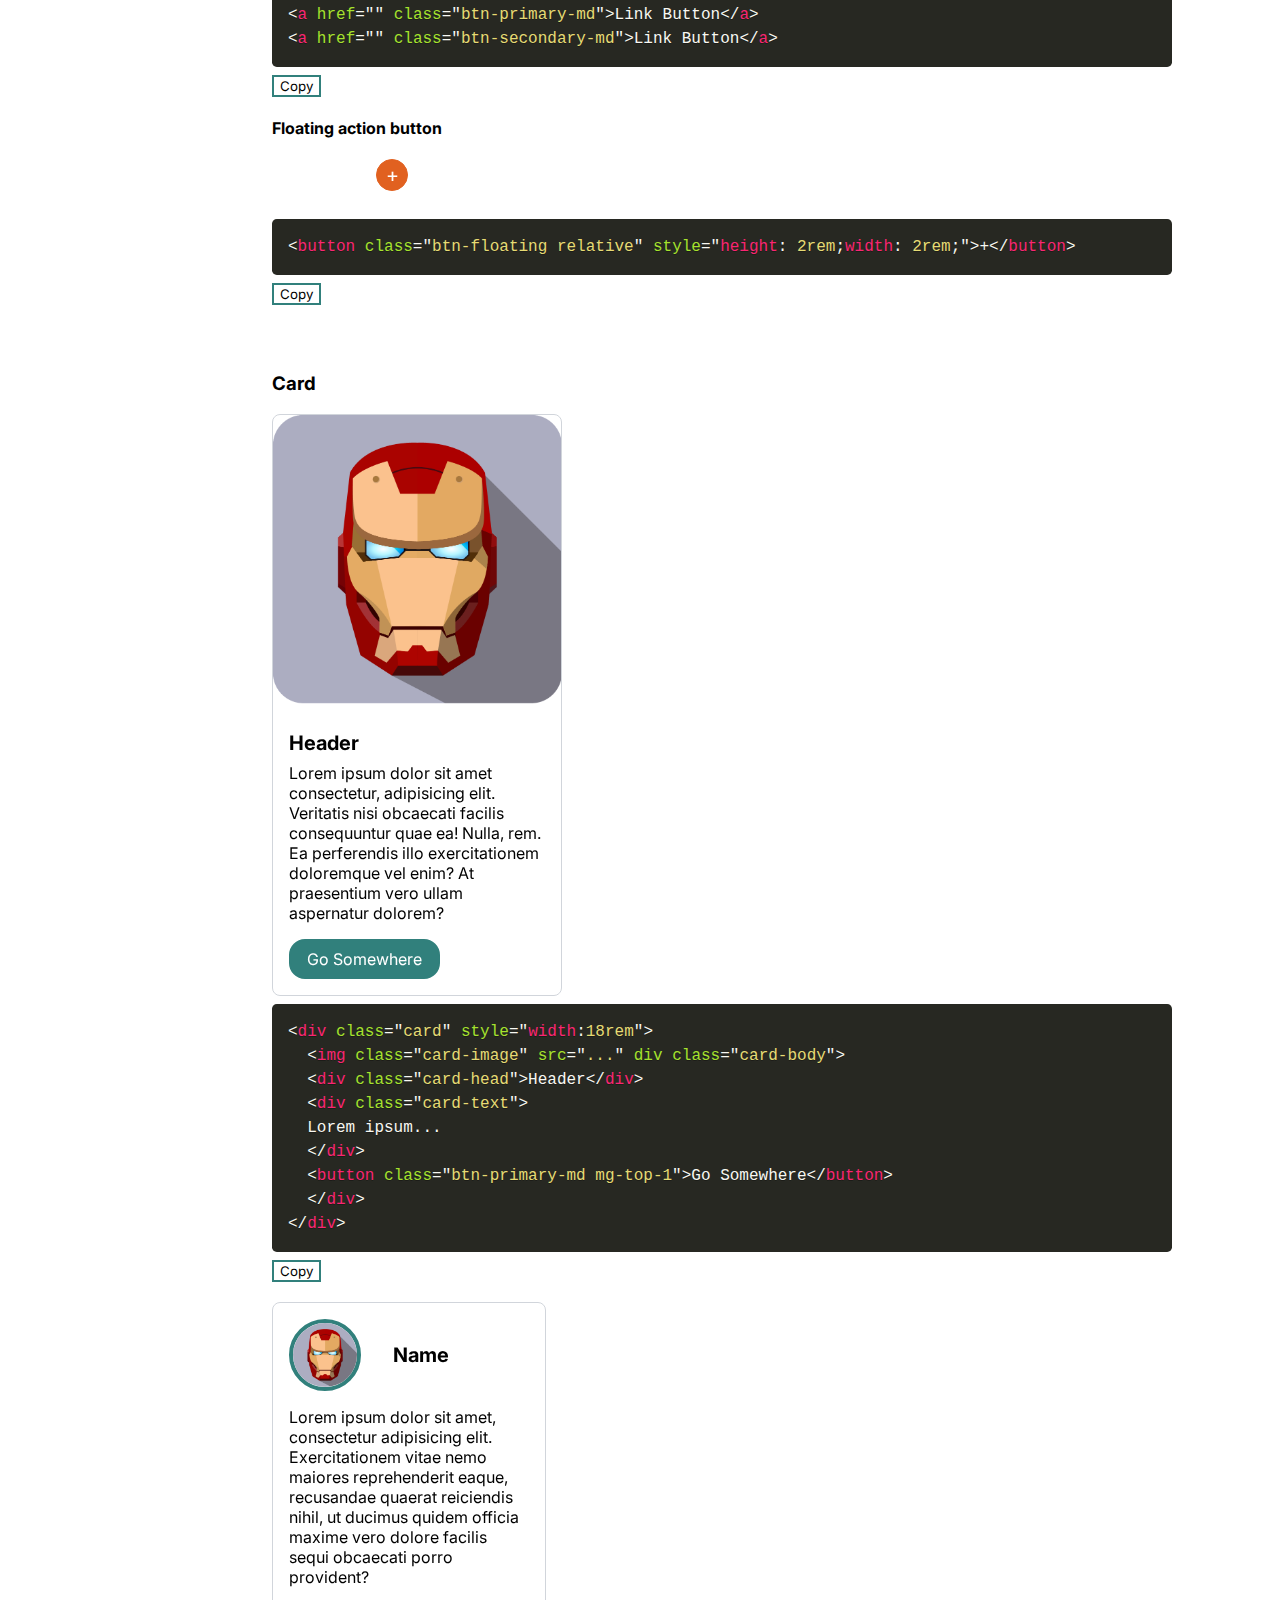
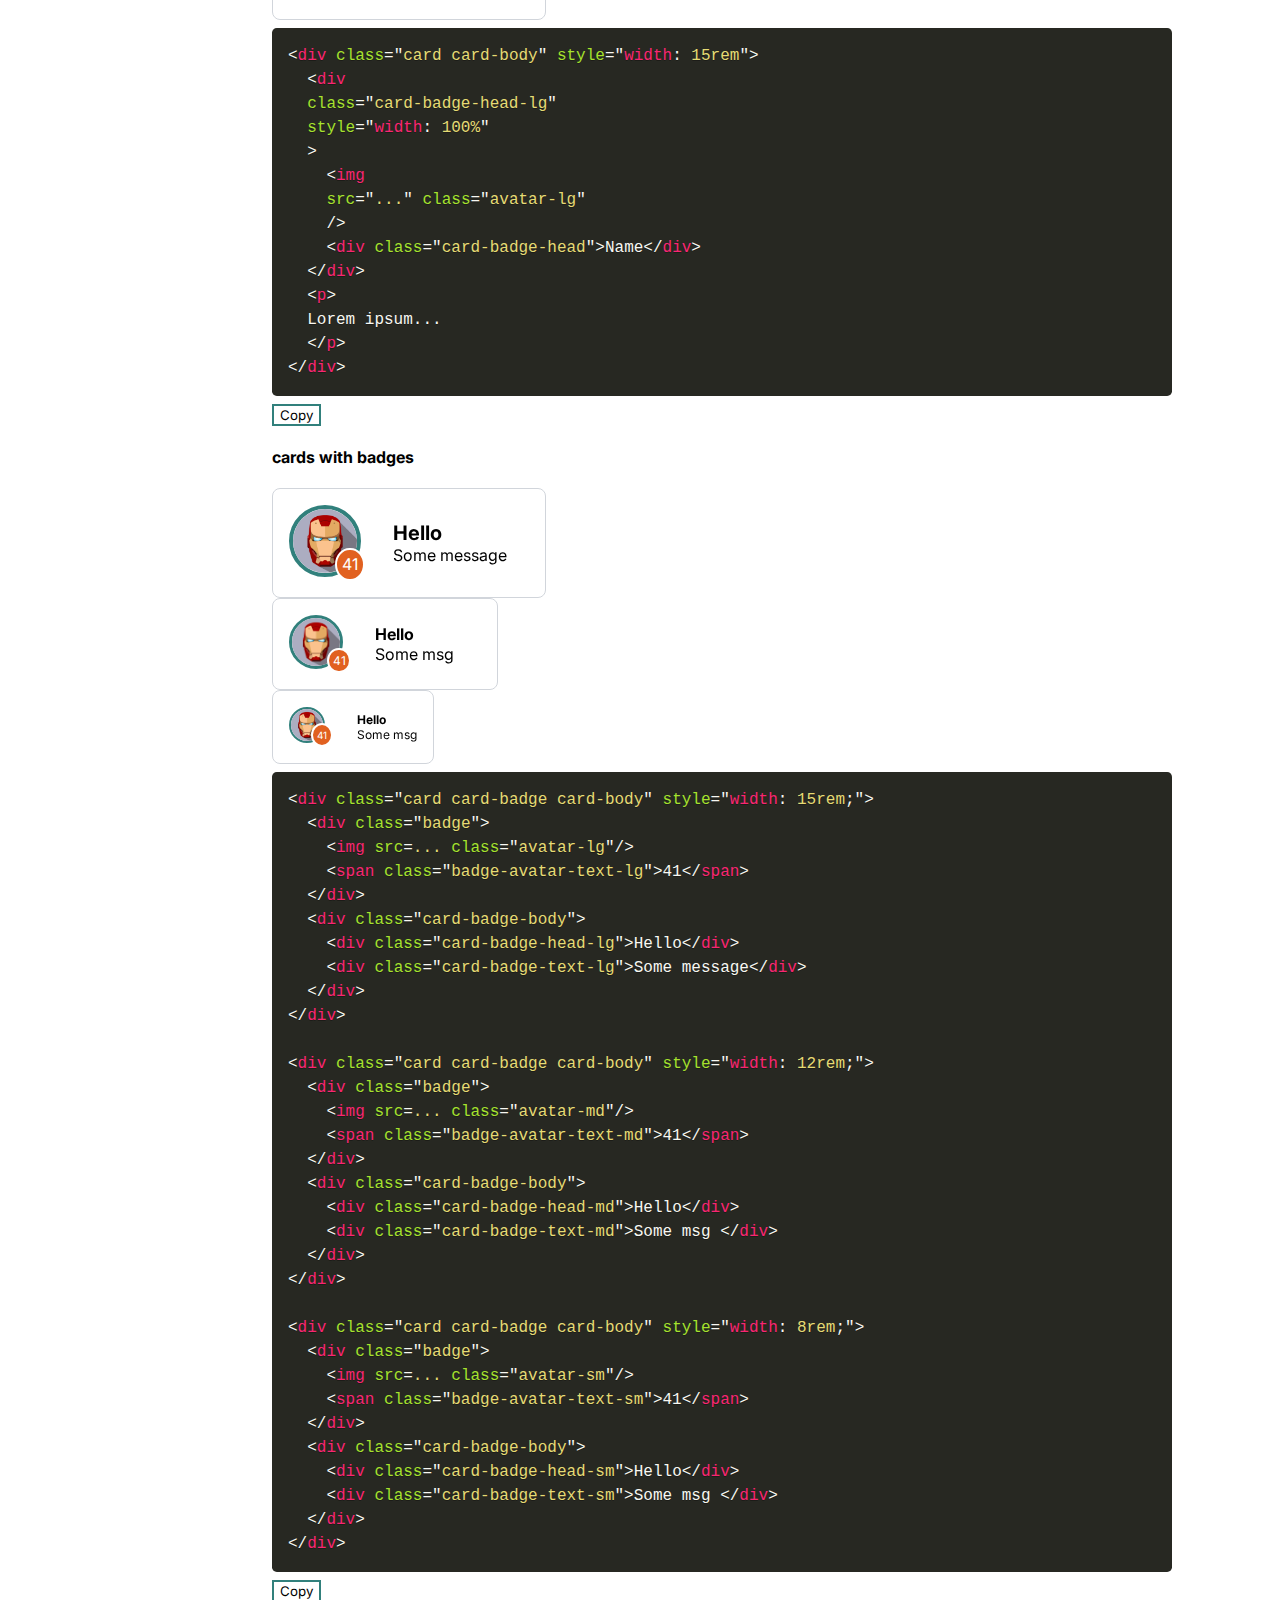
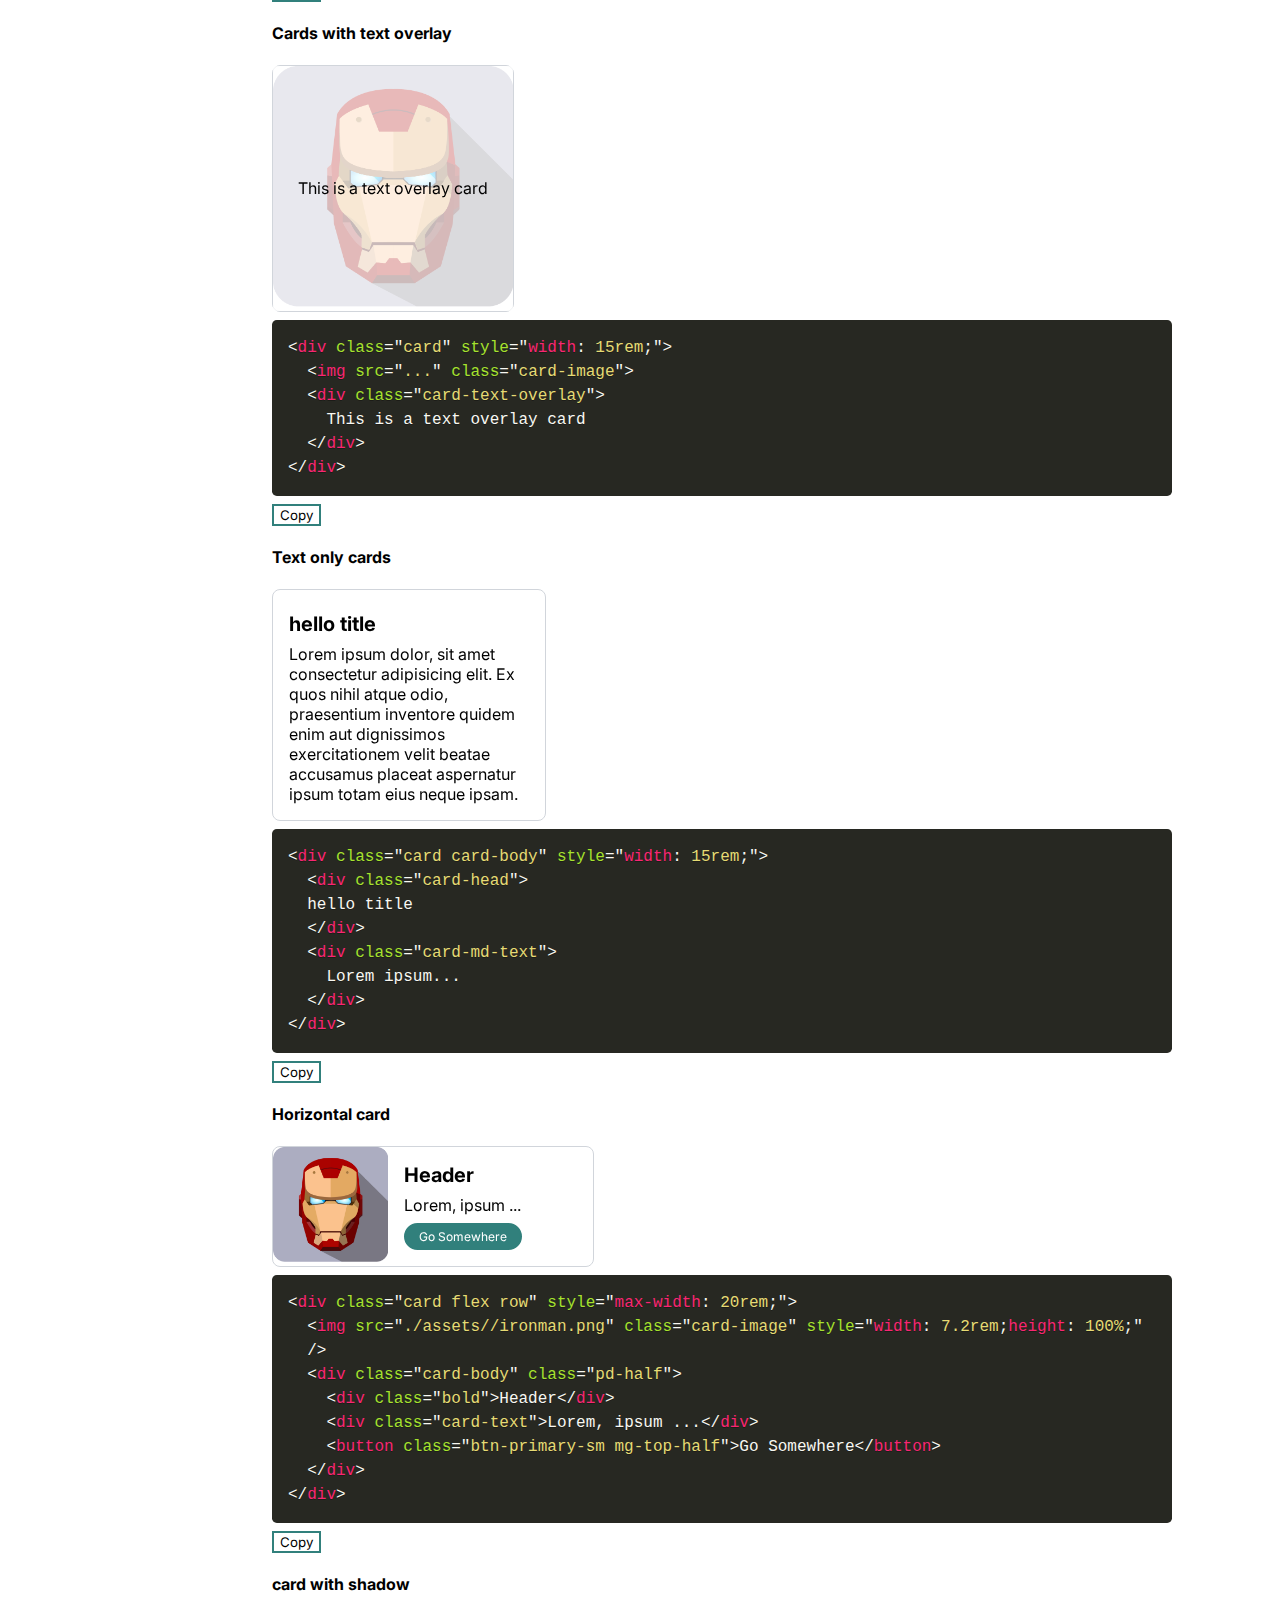
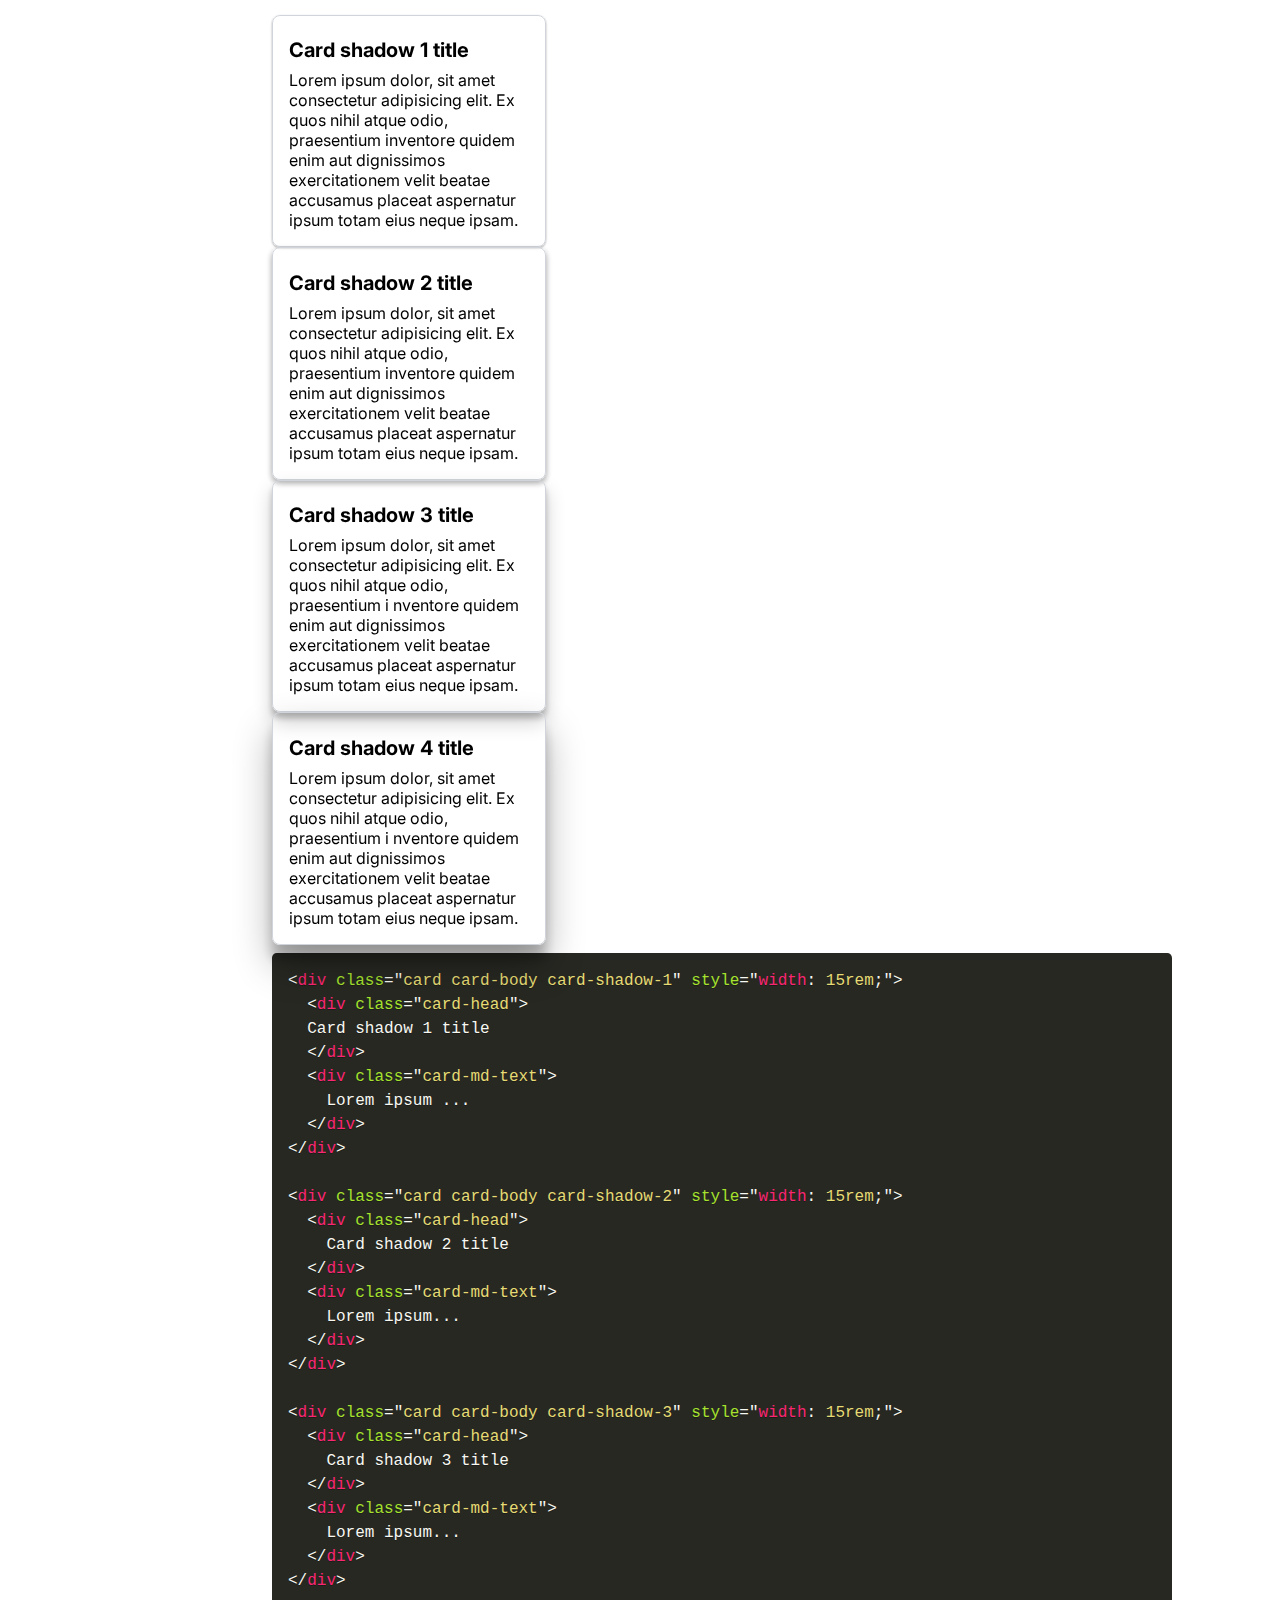
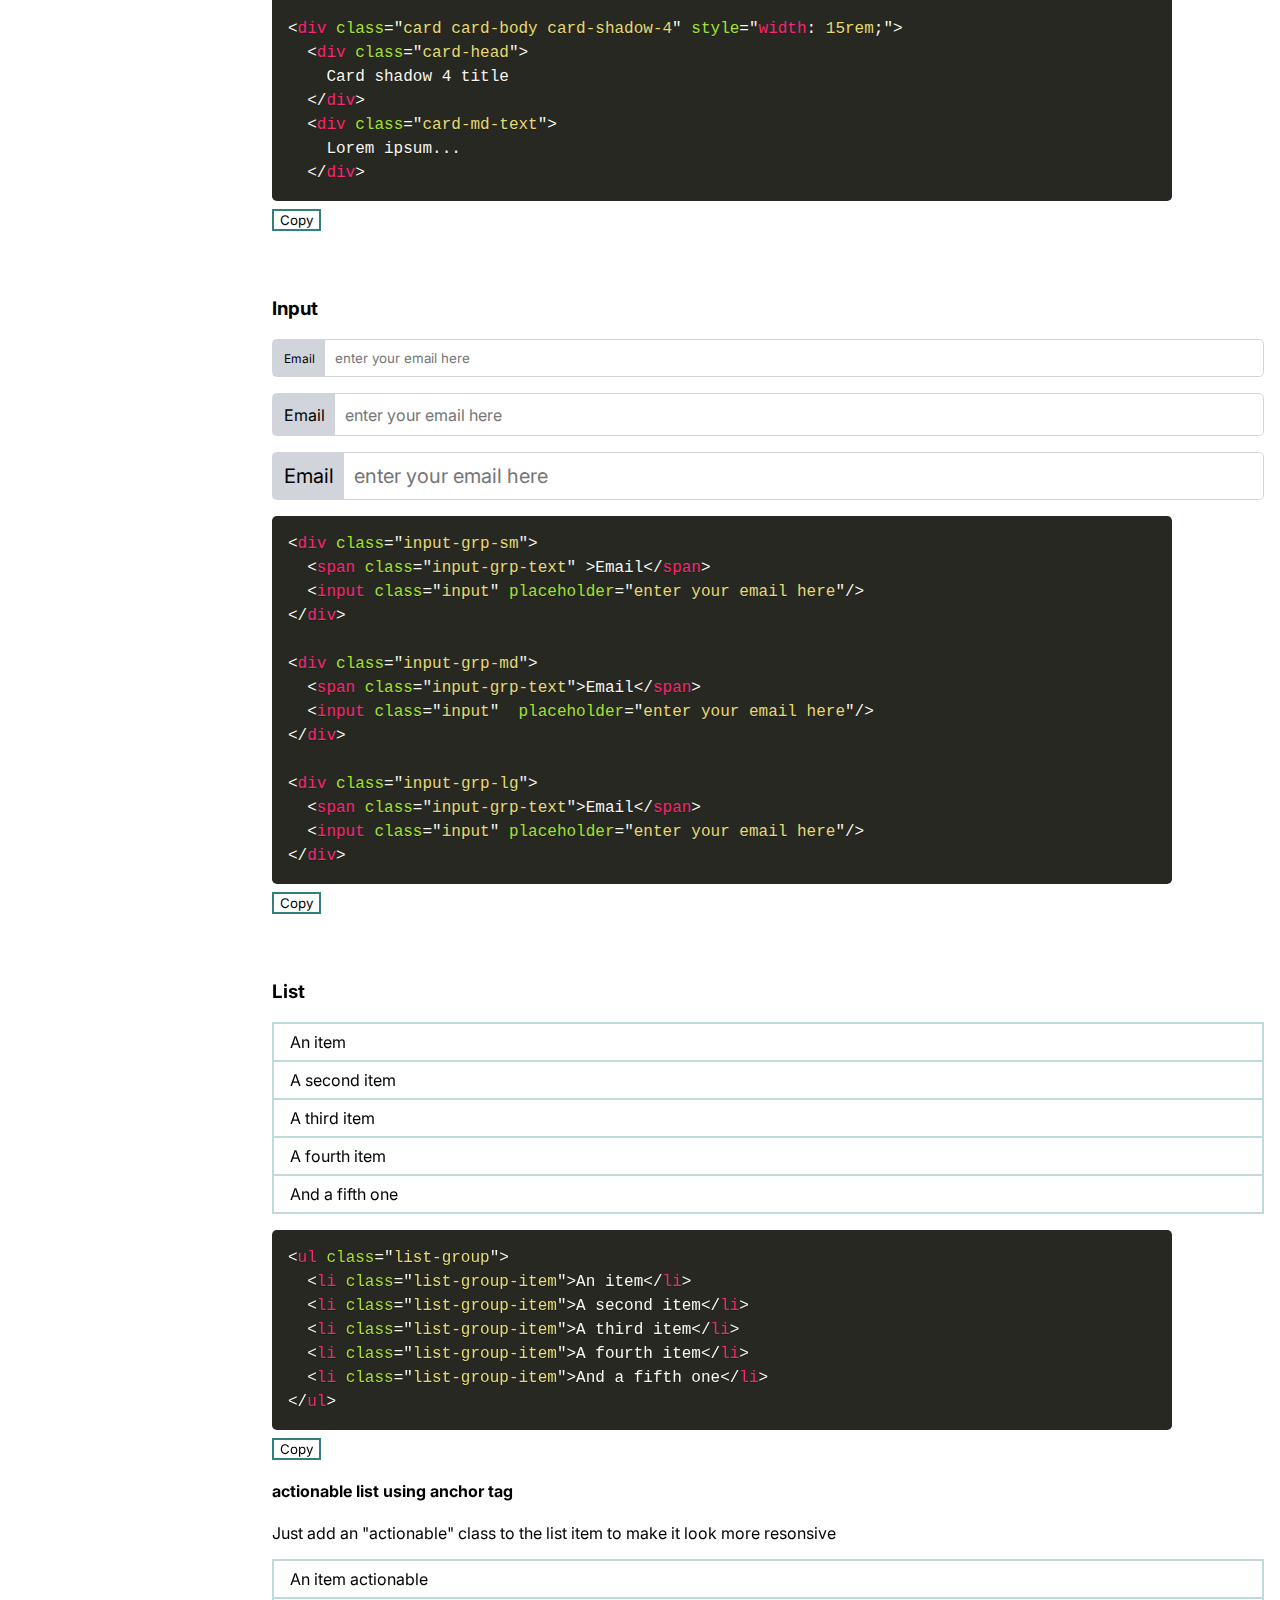
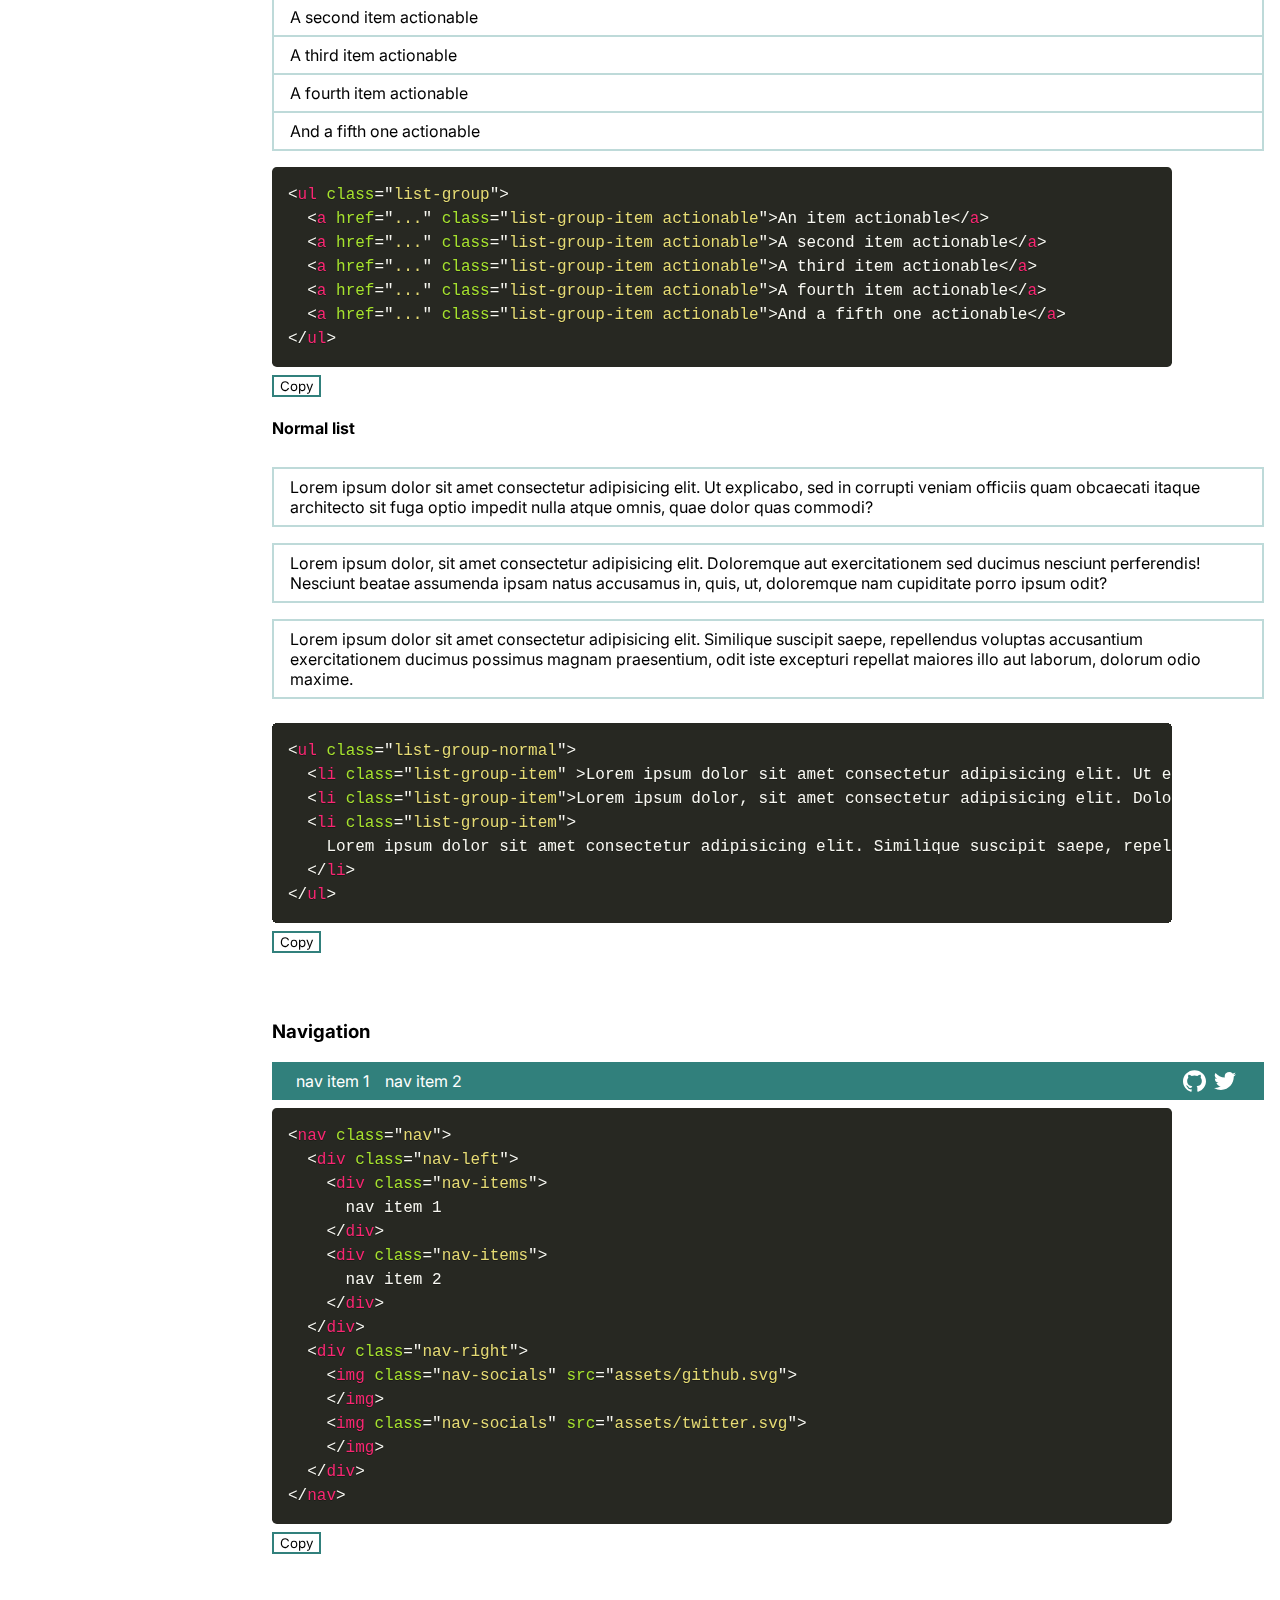
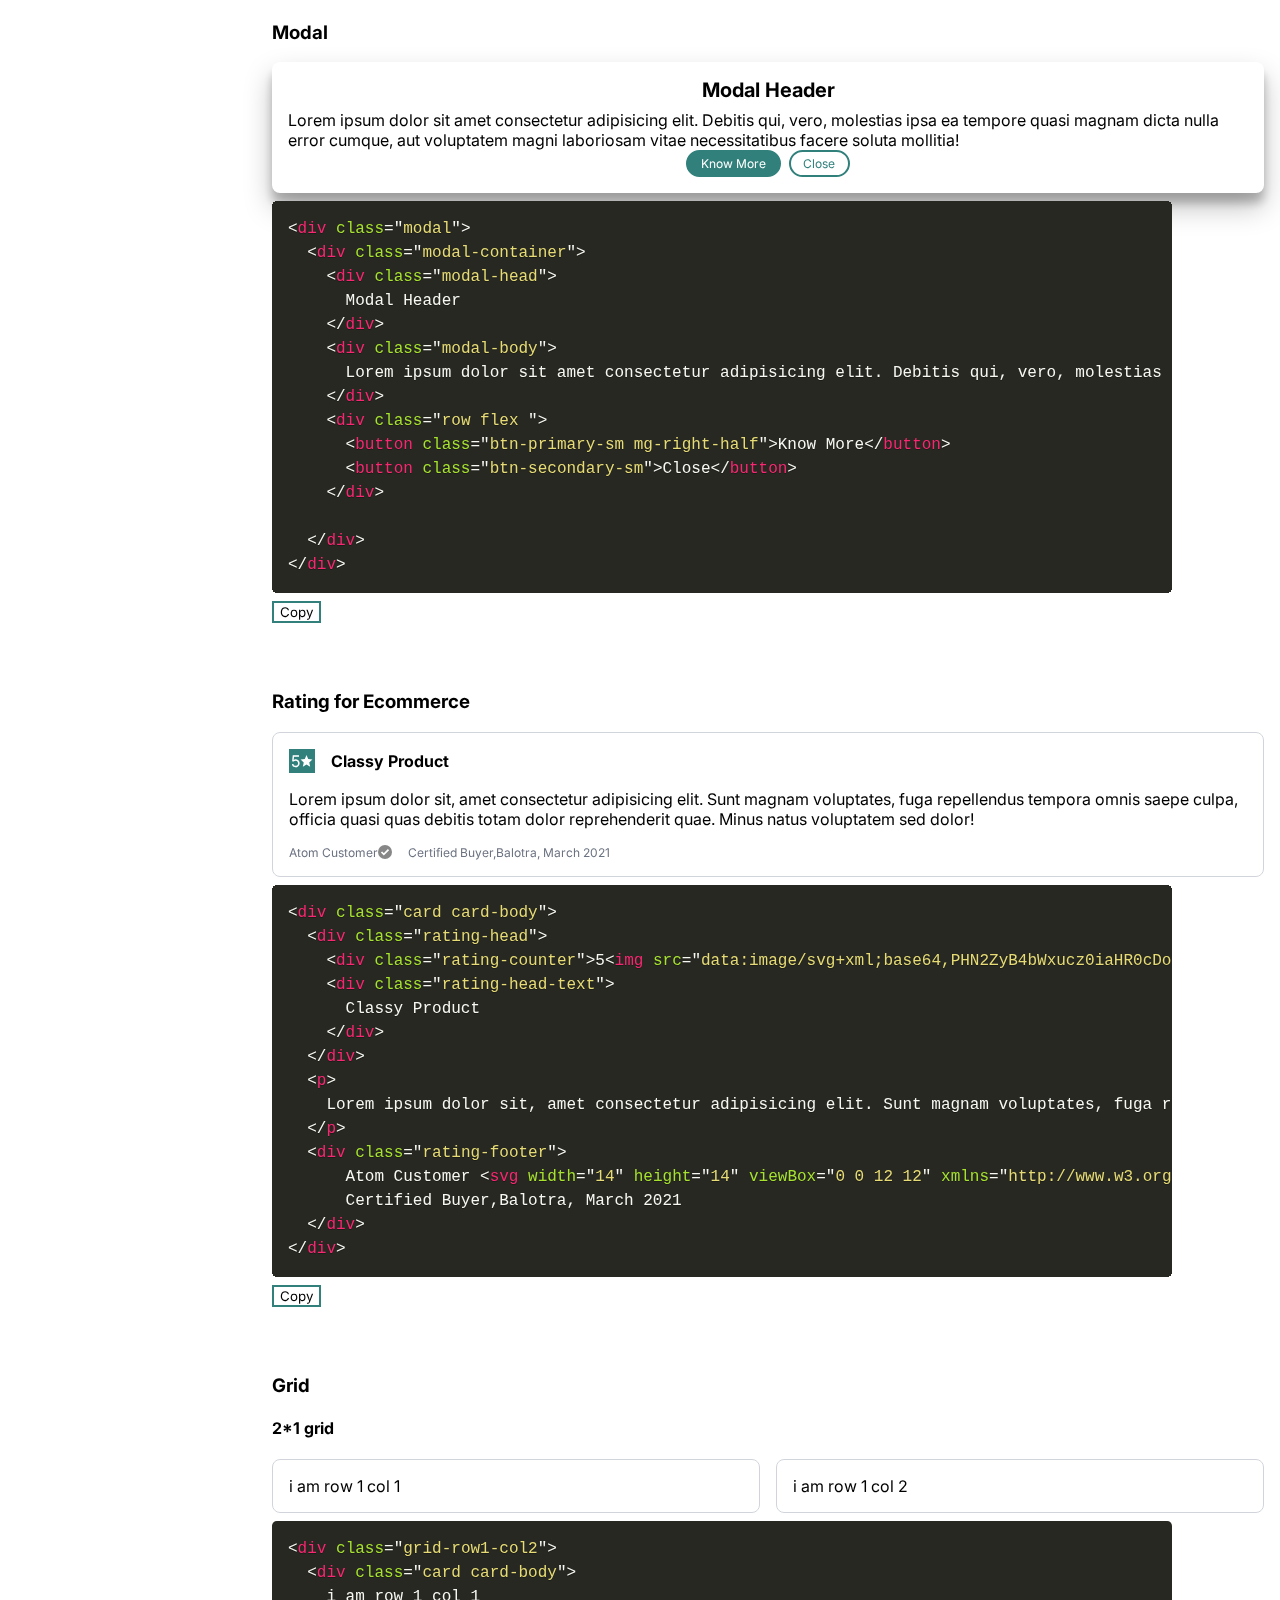
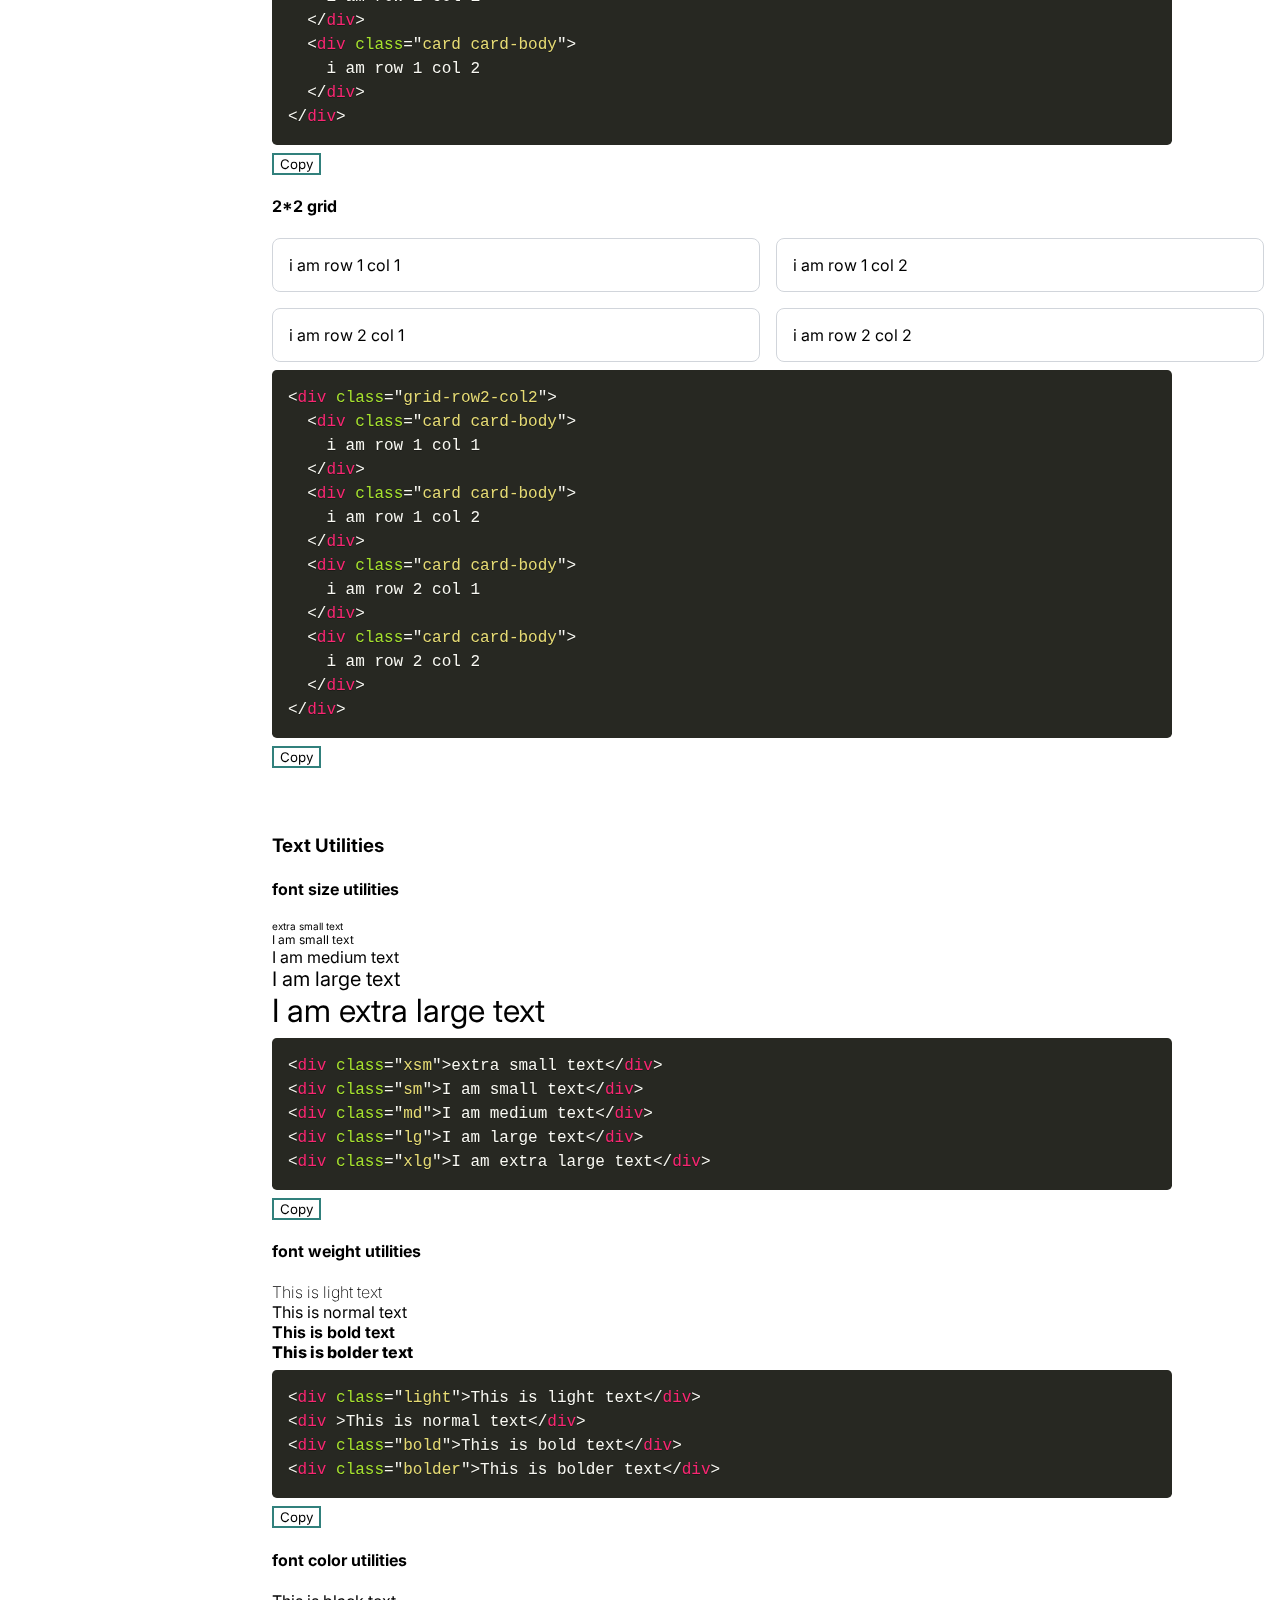
==== commit f2bcd892: "update width of code container mobile" ====
--- a/index.html
+++ b/index.html
@@ -30,7 +30,6 @@
       </div>
     </nav>
     <div class="container">
-
       <sidebar class=" sidebar ">
         <div class="pd-1 sidebar-text">
           <a href="#intro" class="btn-secondary-md">Intro</a>
--- a/index.css
+++ b/index.css
@@ -63,7 +63,7 @@
     display: none;
   }
   .code {
-    width: 45vh;
+    width: 20rem;
   }
   .row-responsive {
     flex-flow: column wrap;
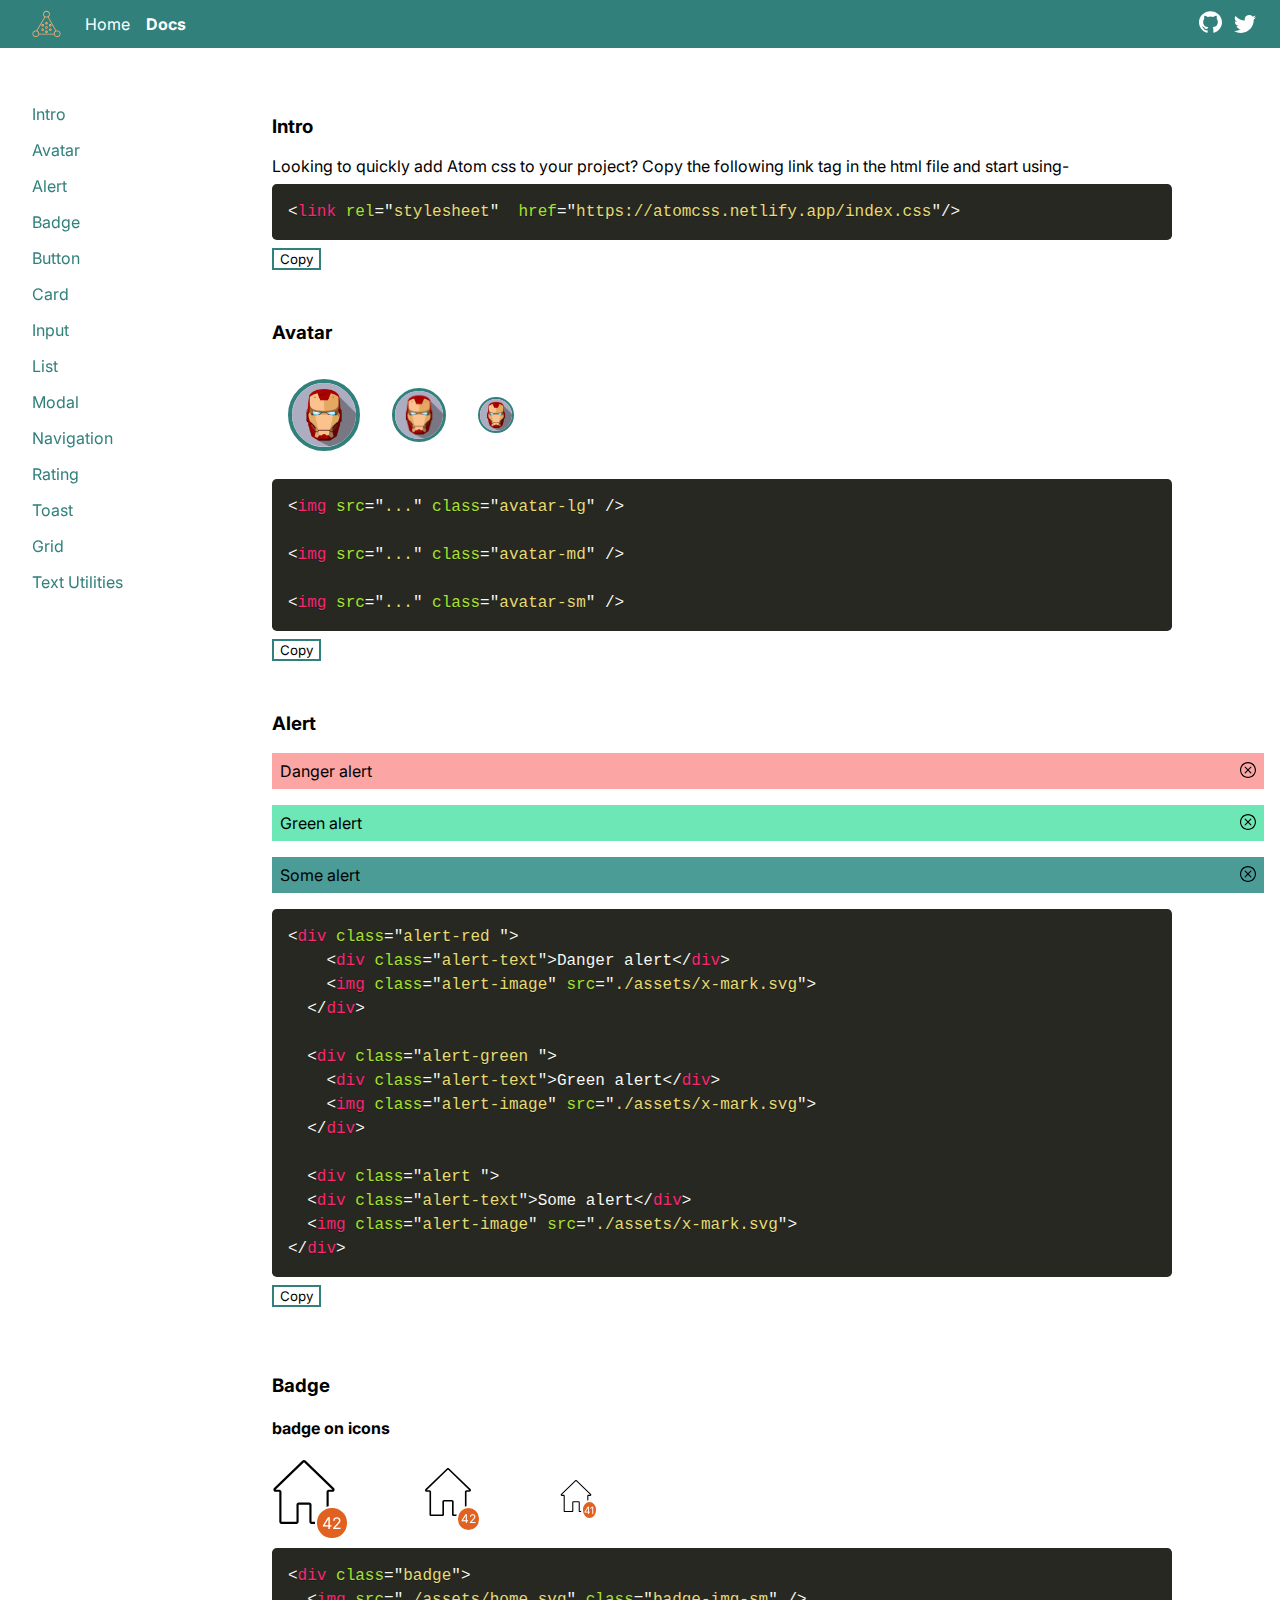
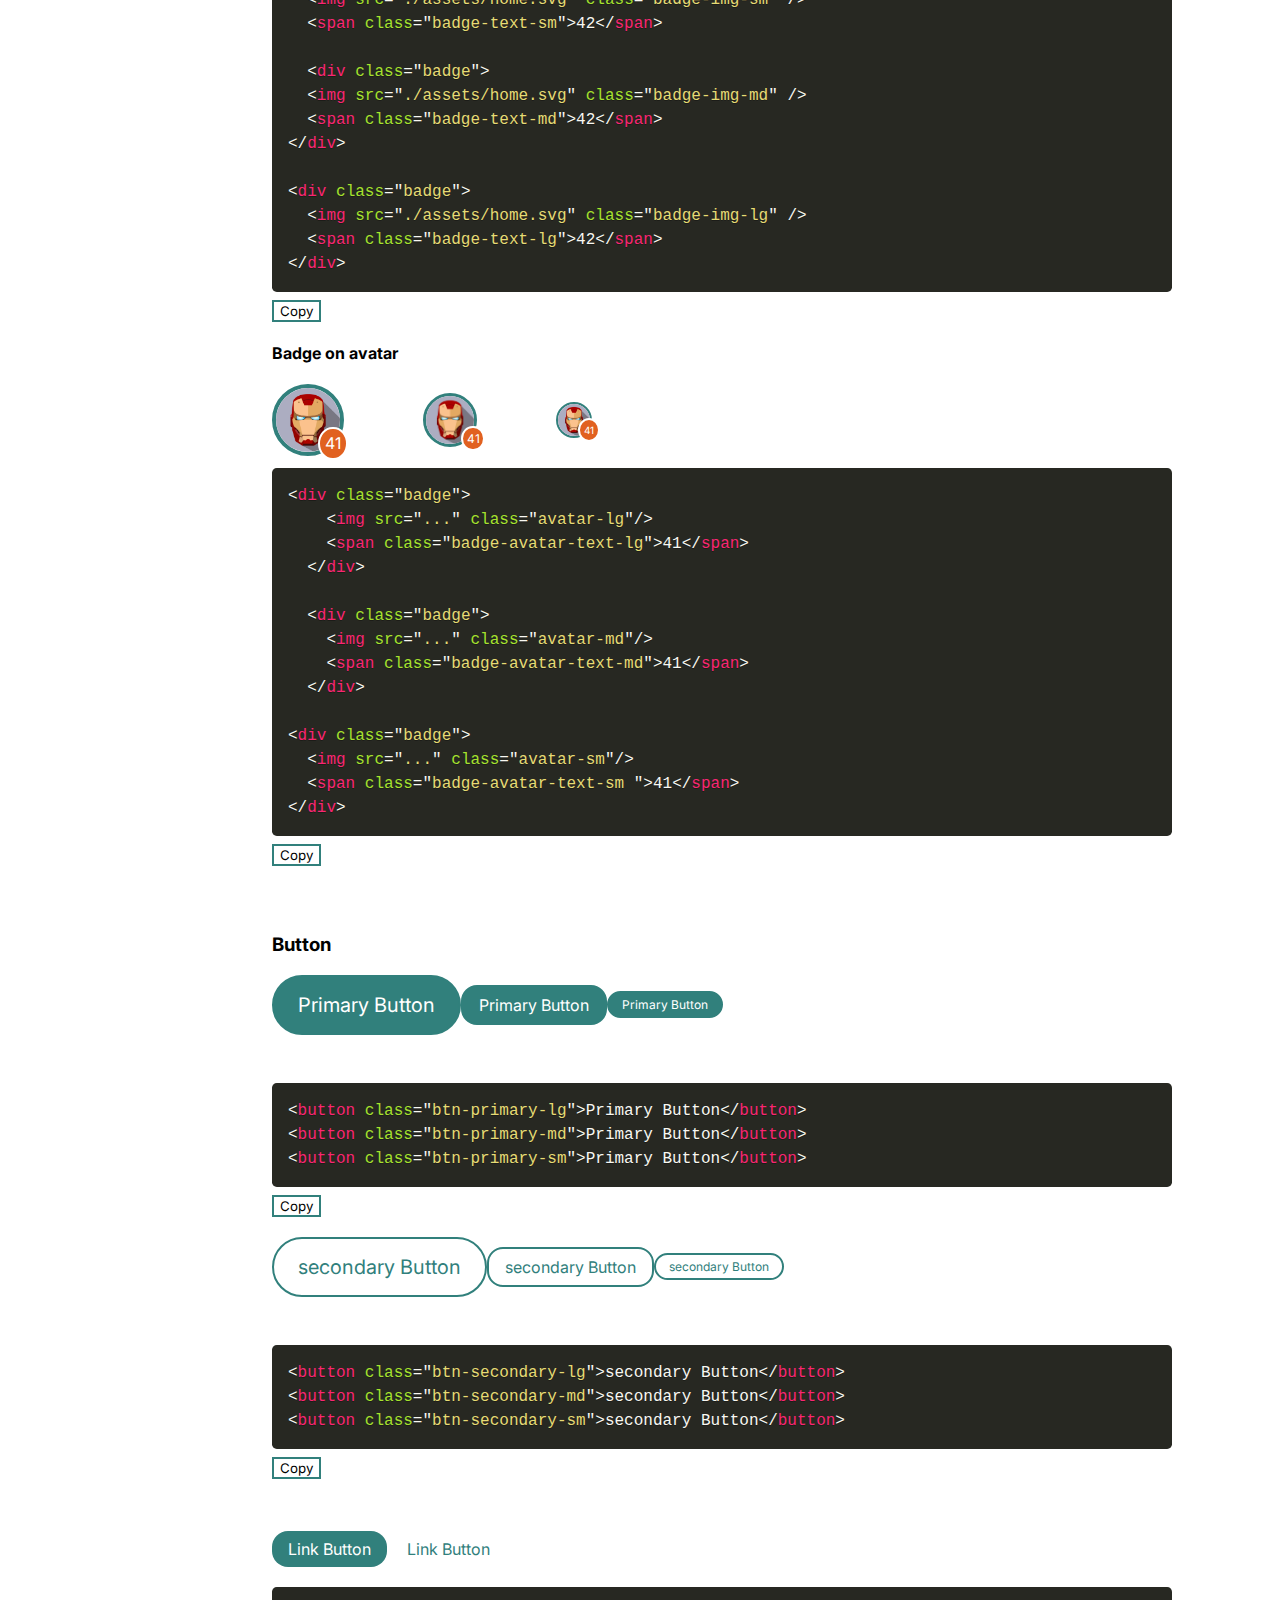
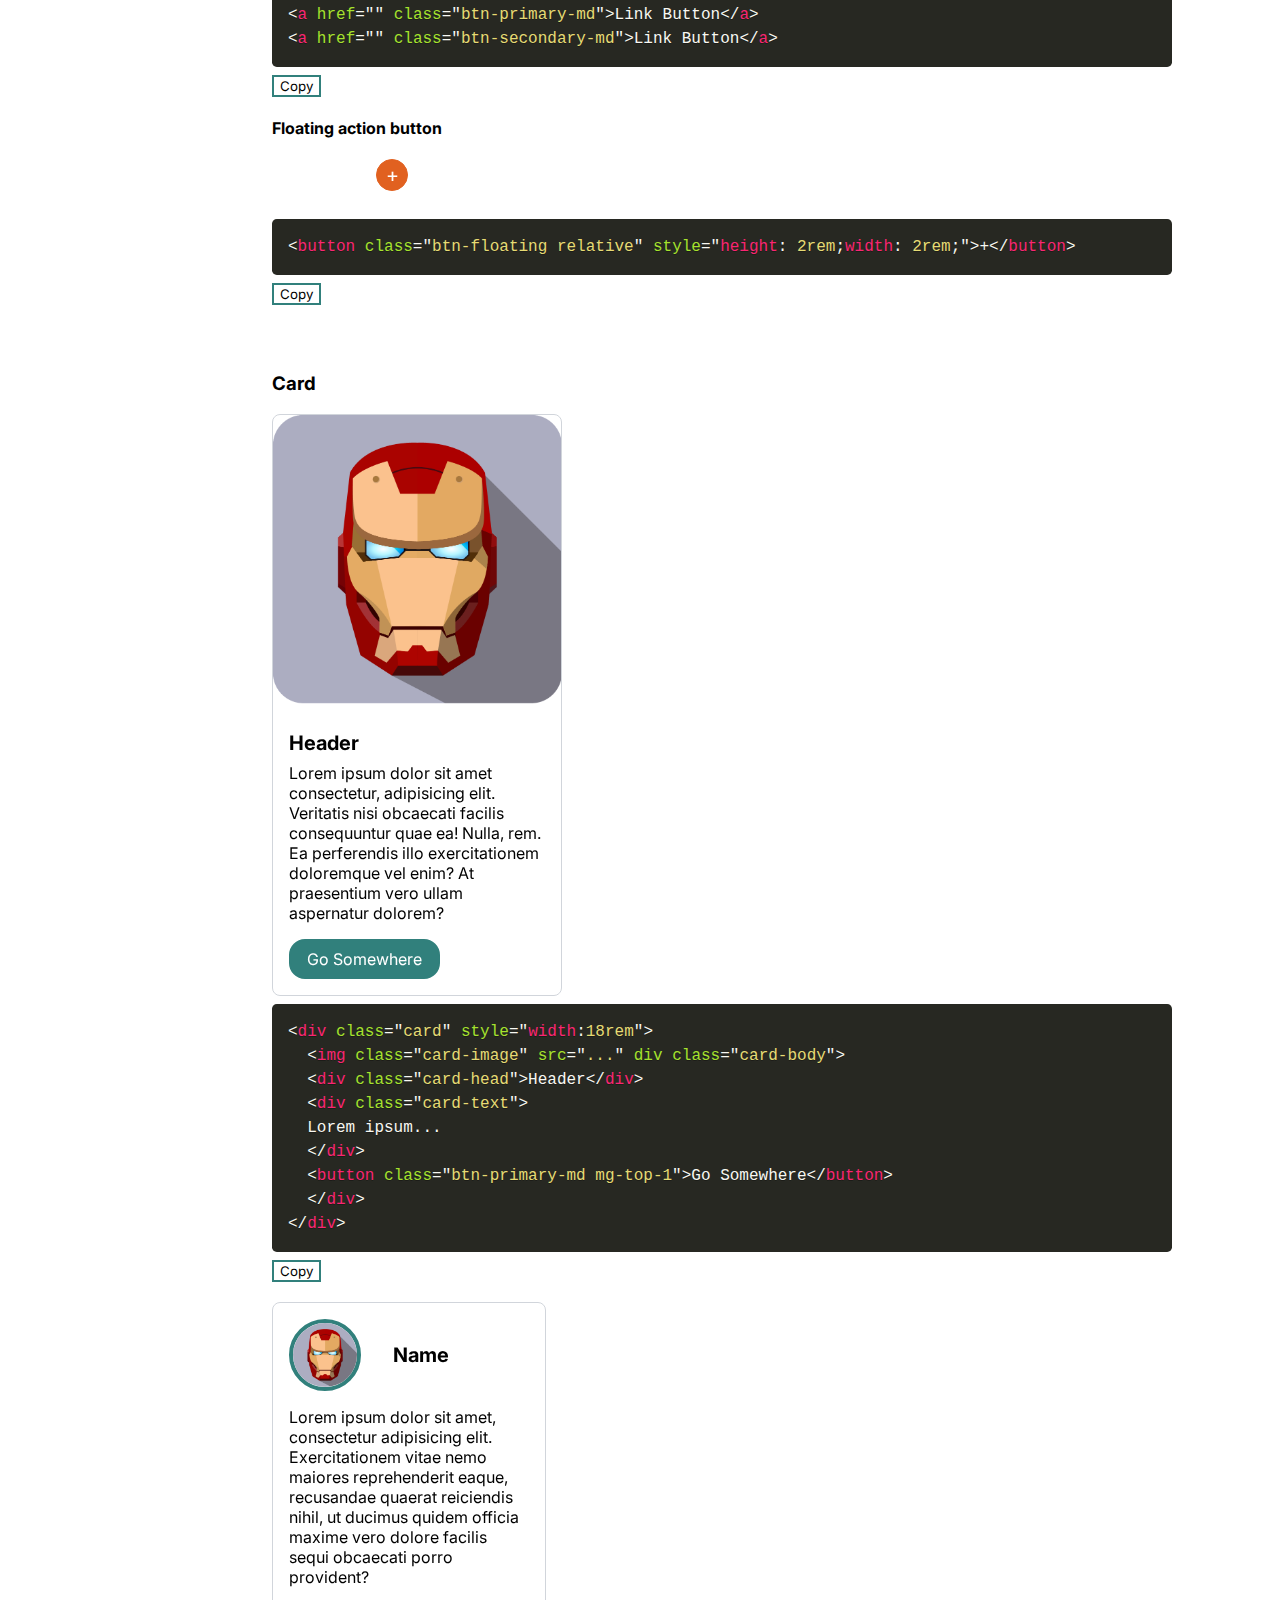
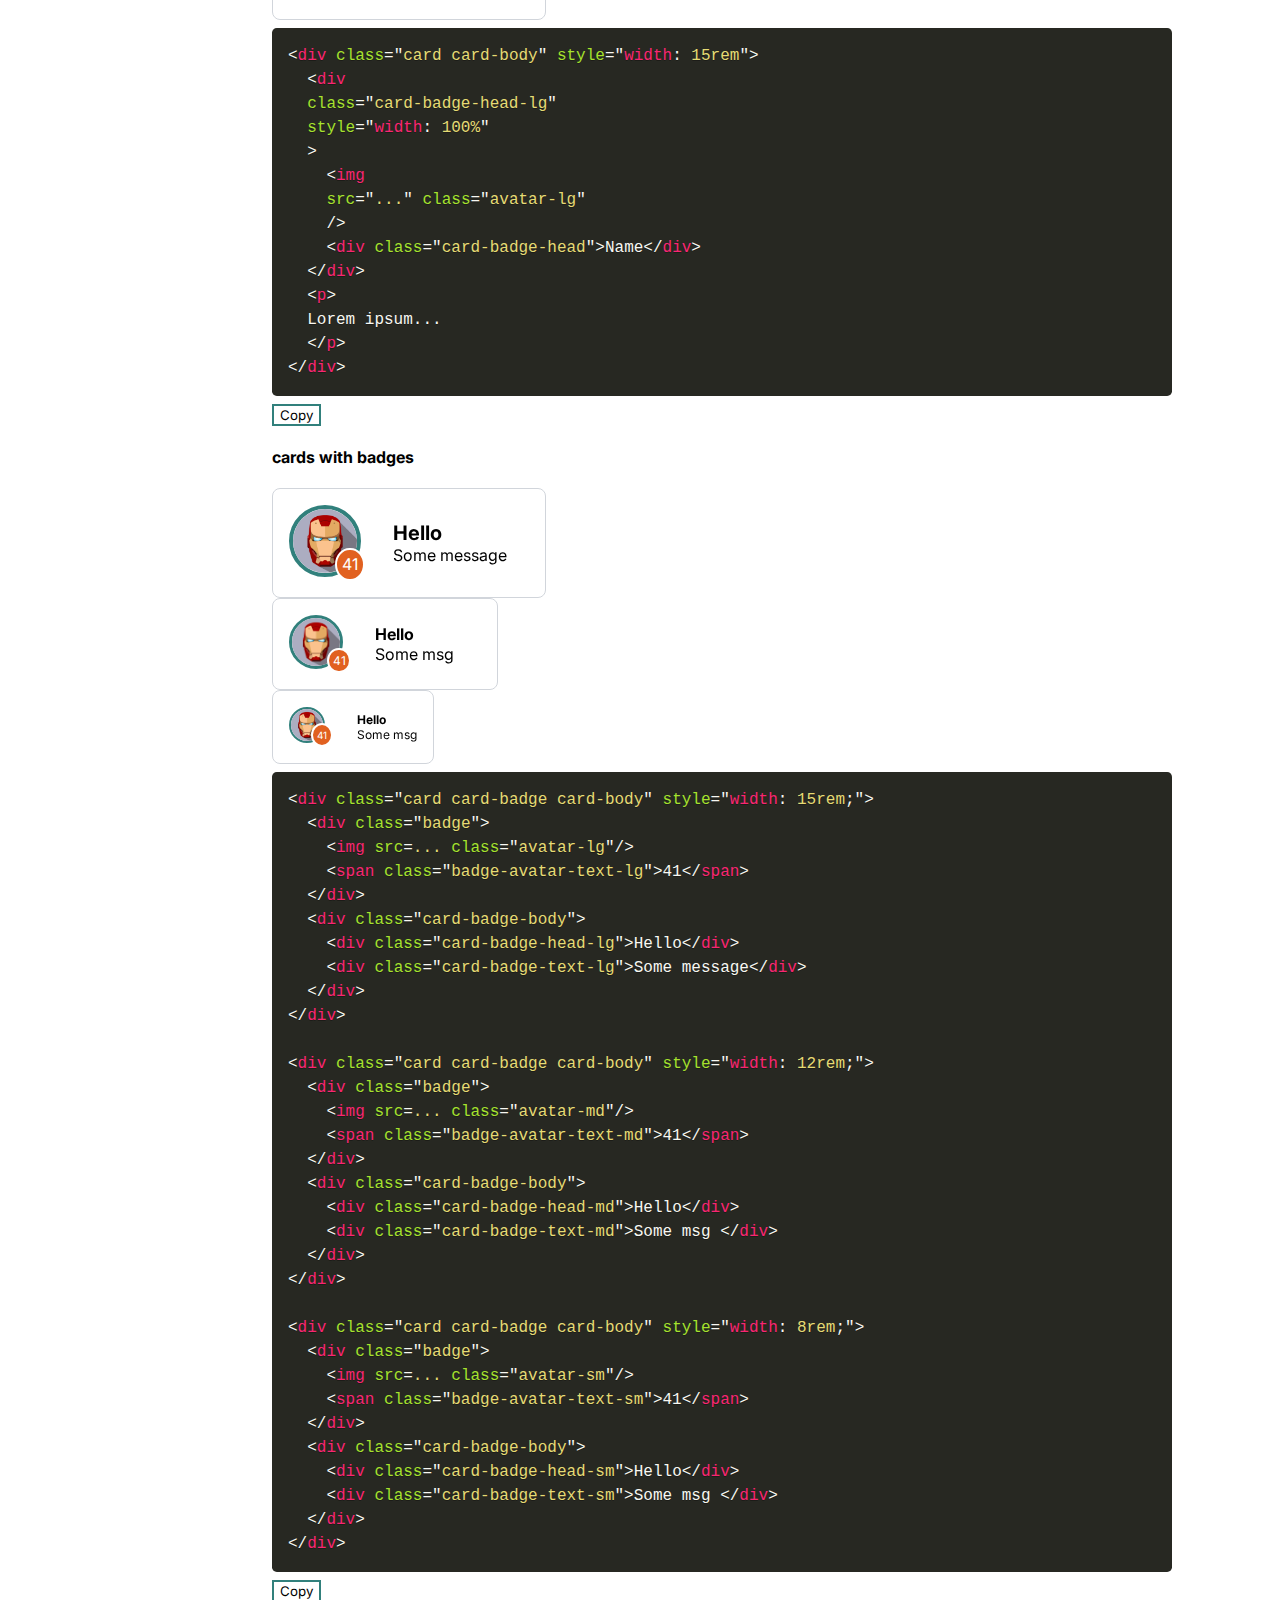
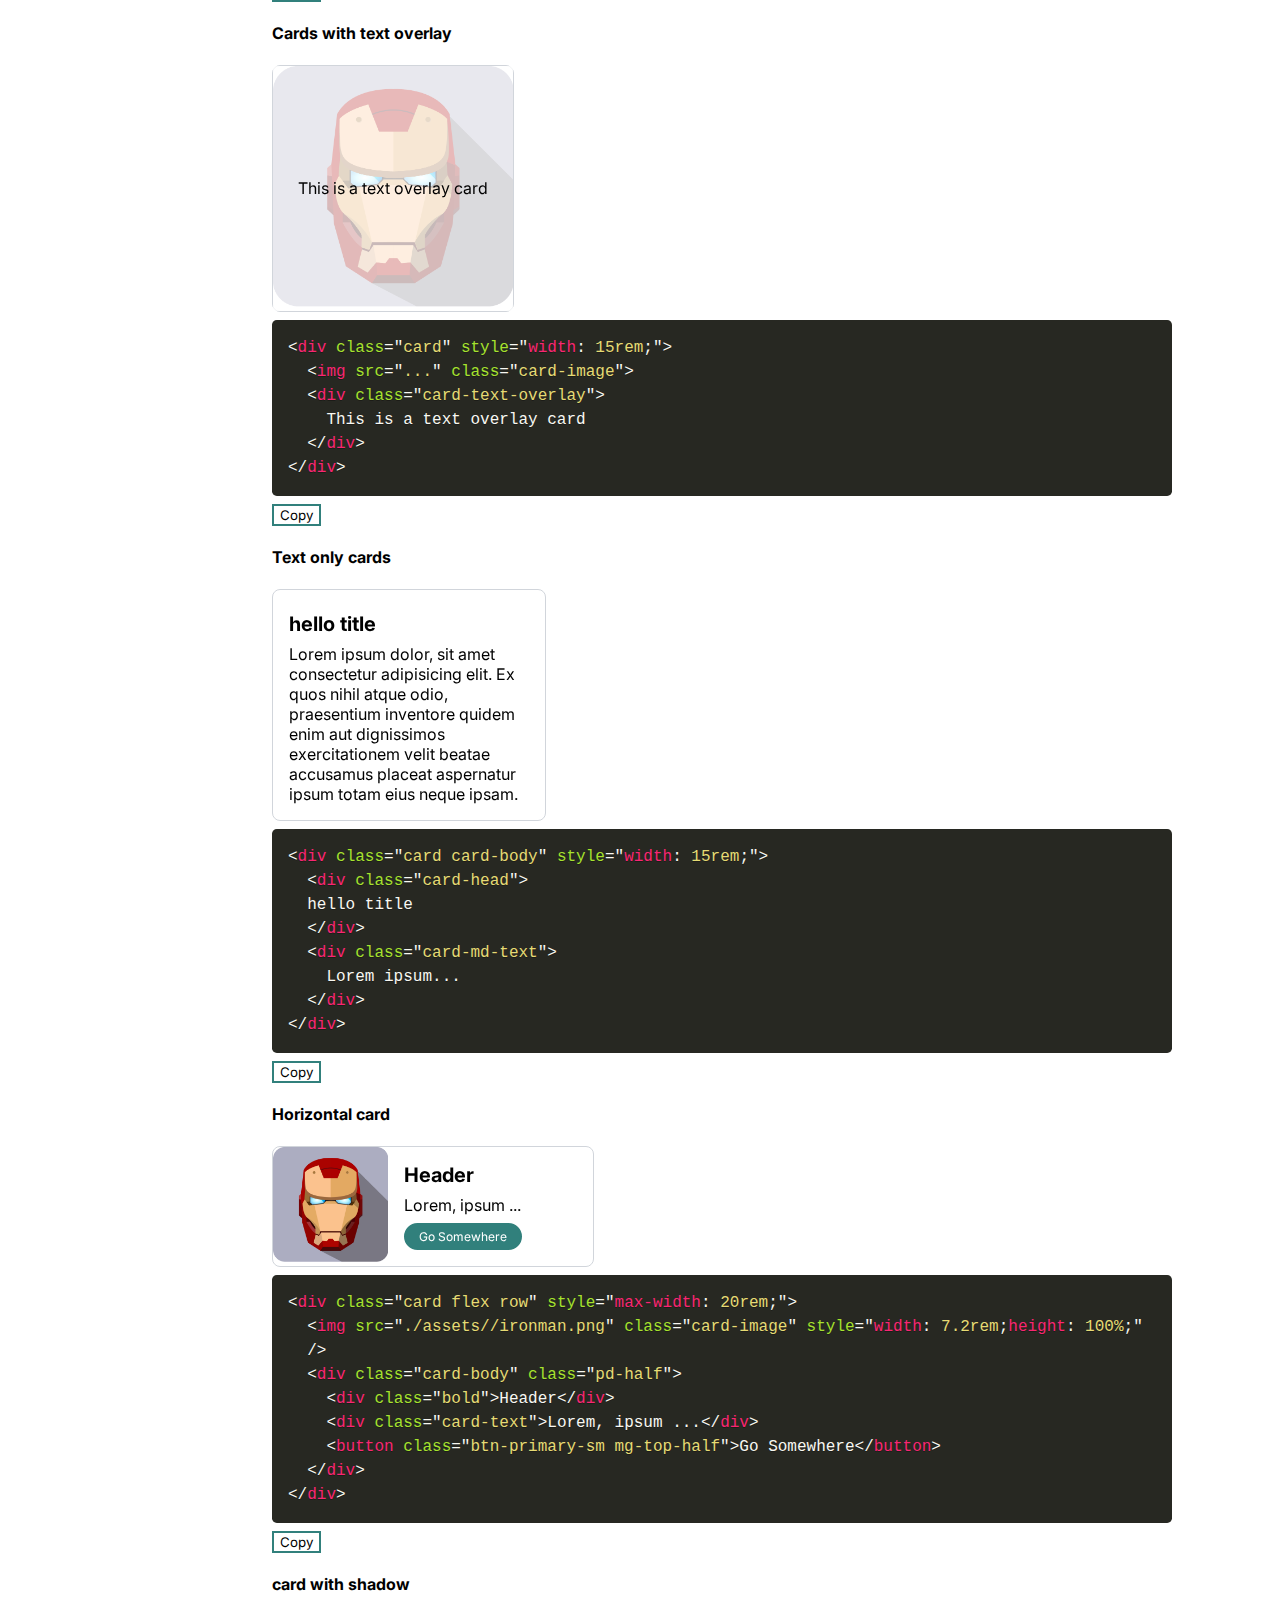
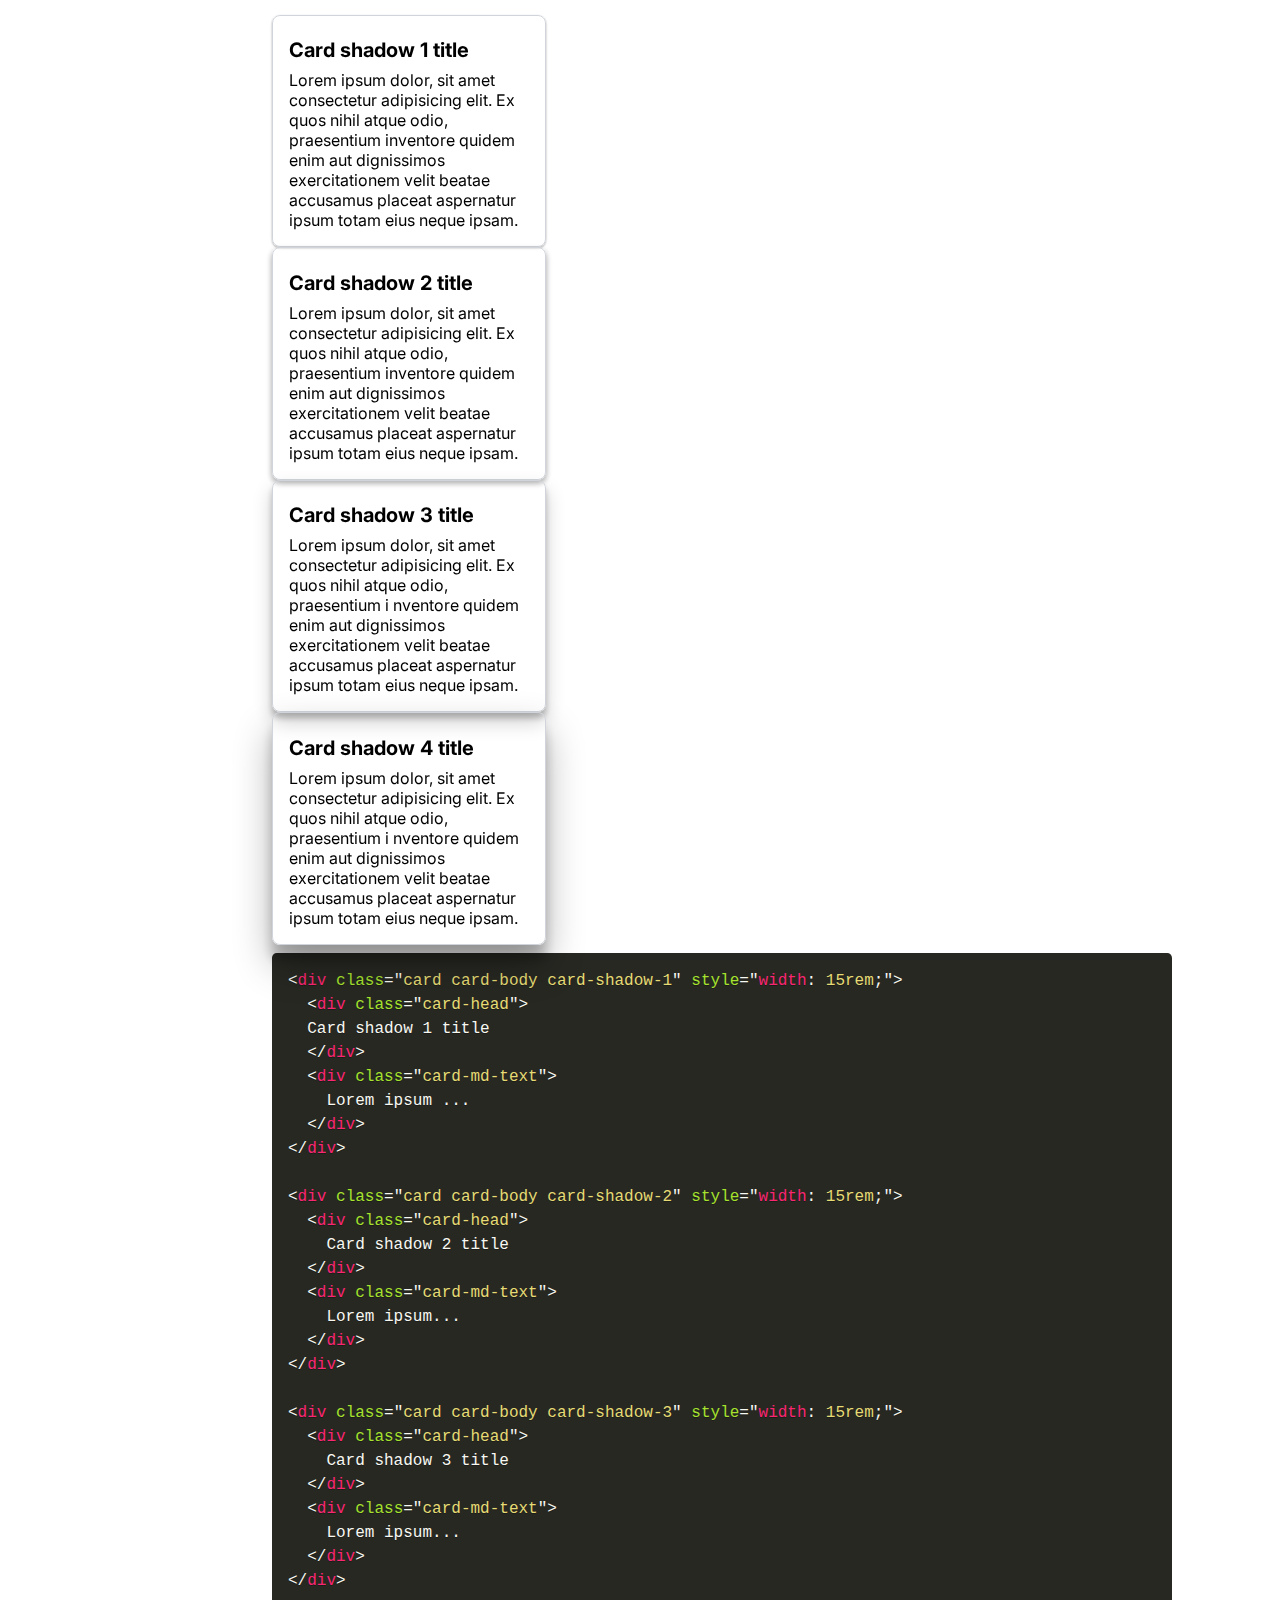
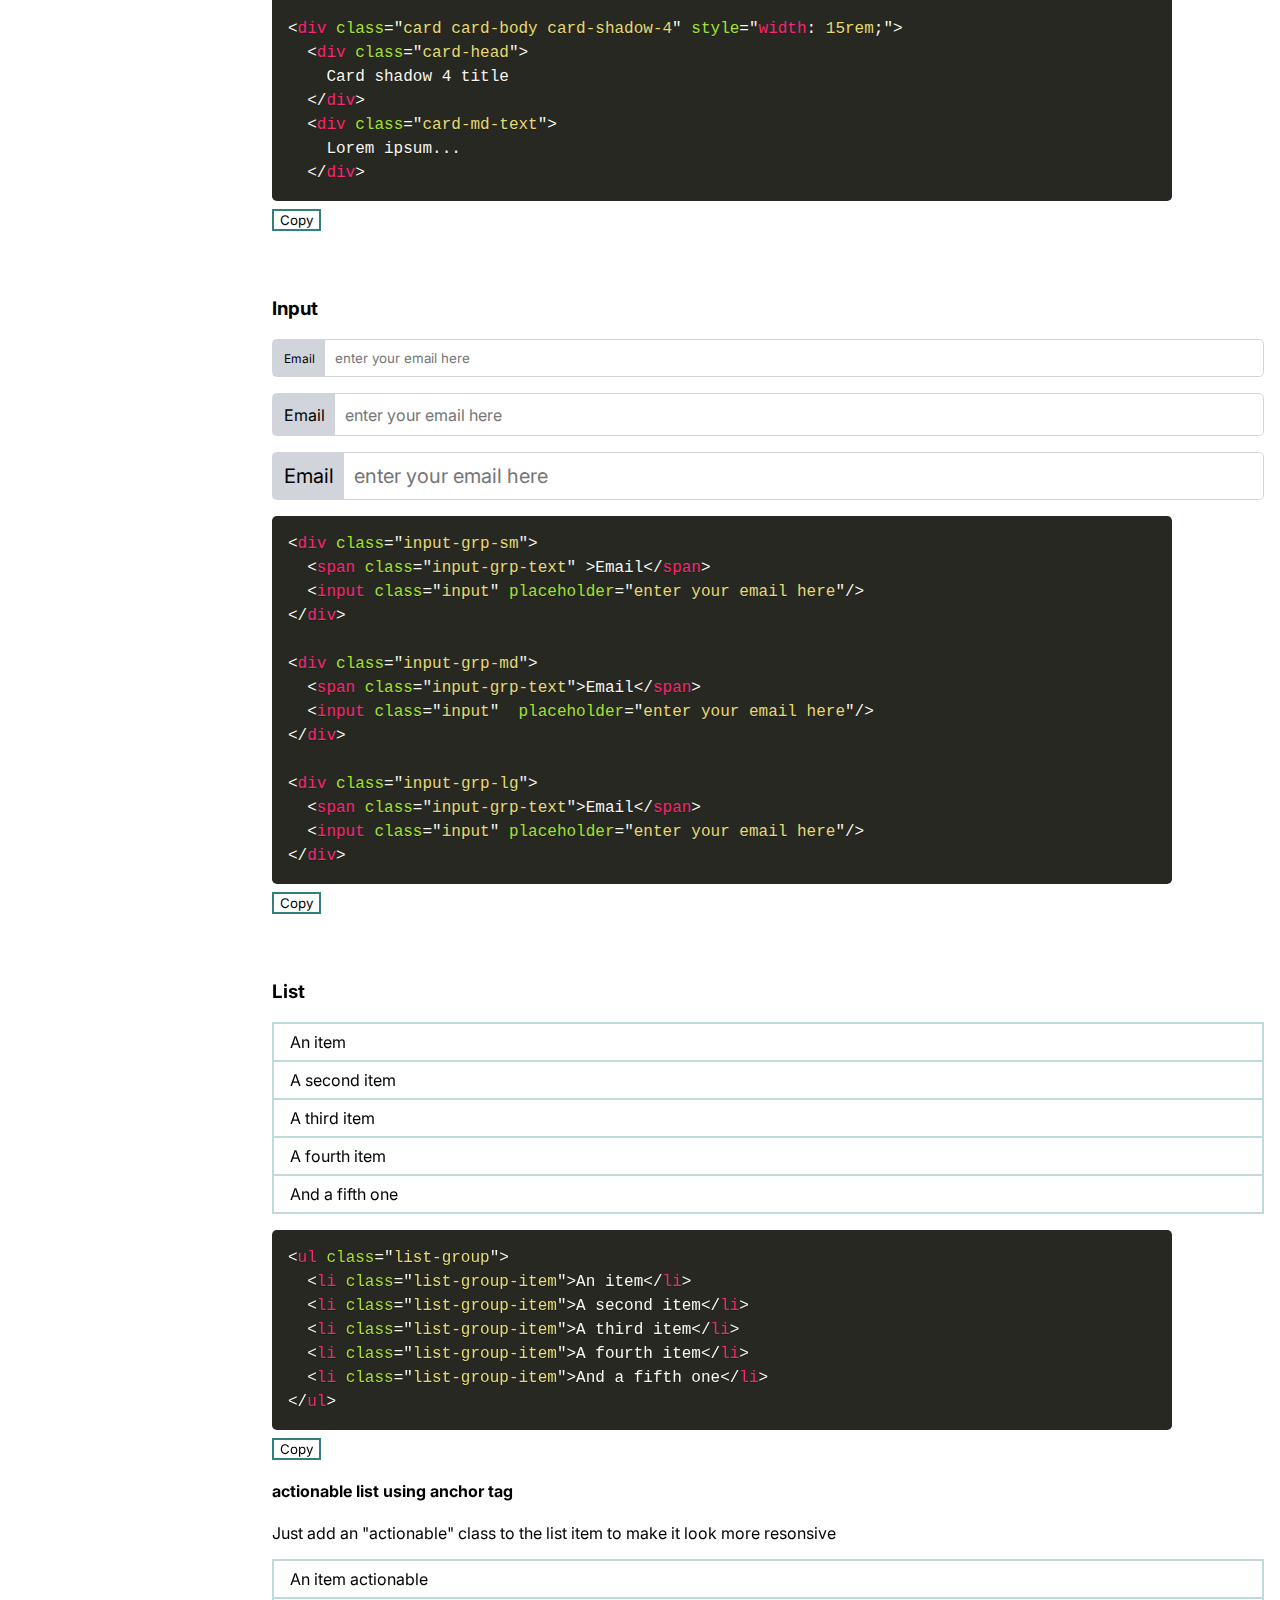
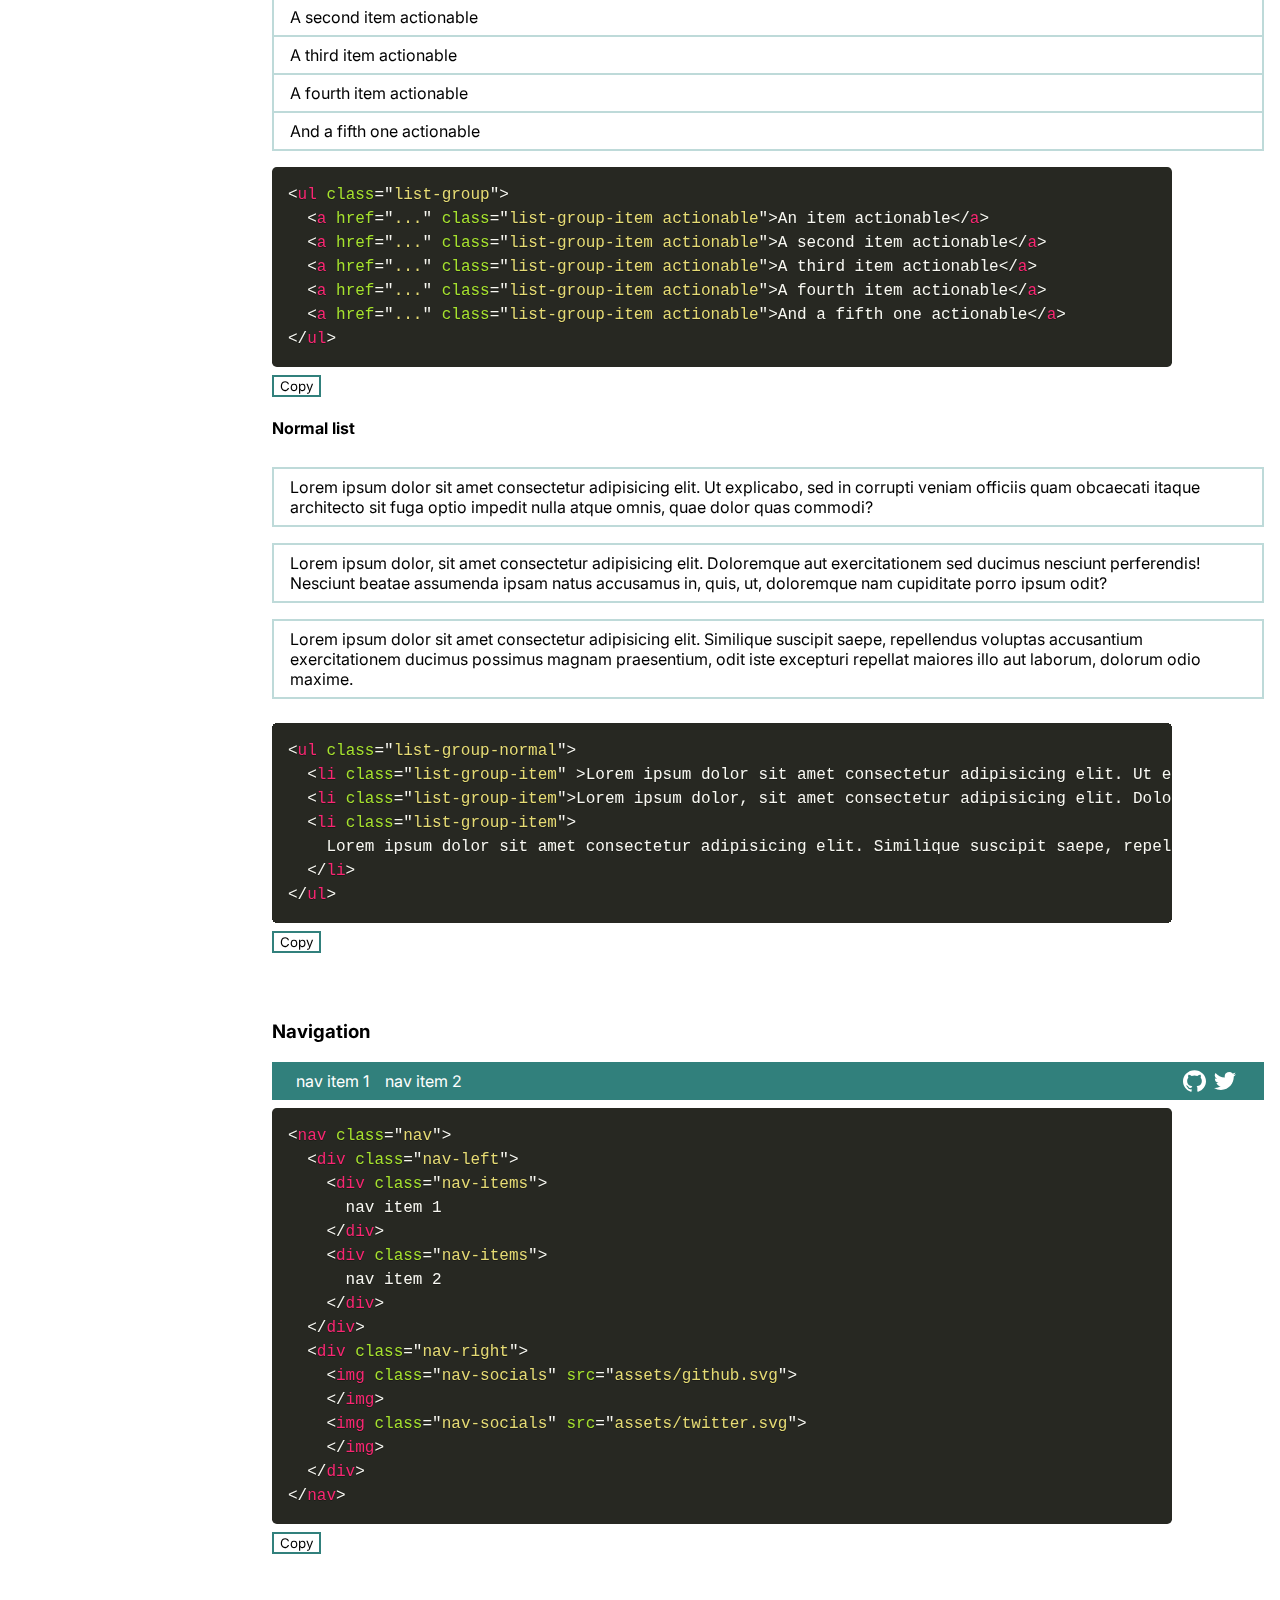
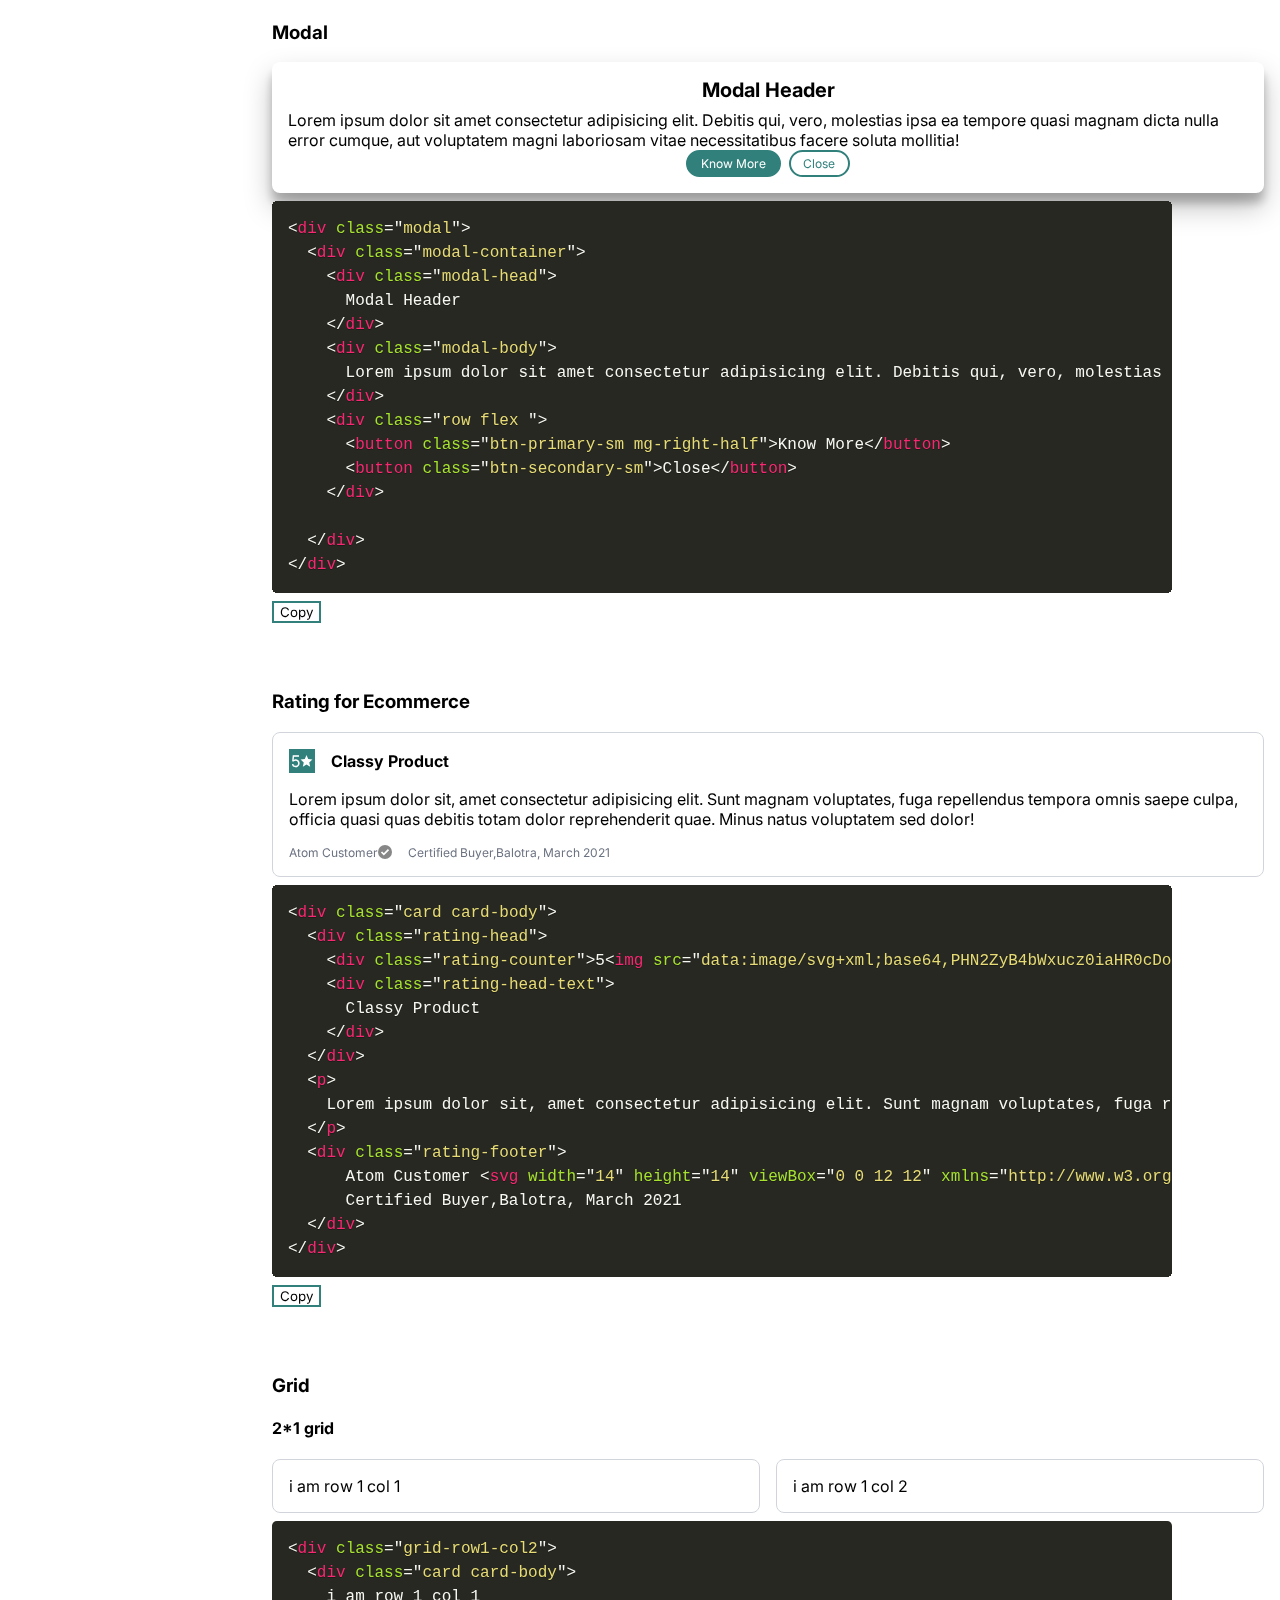
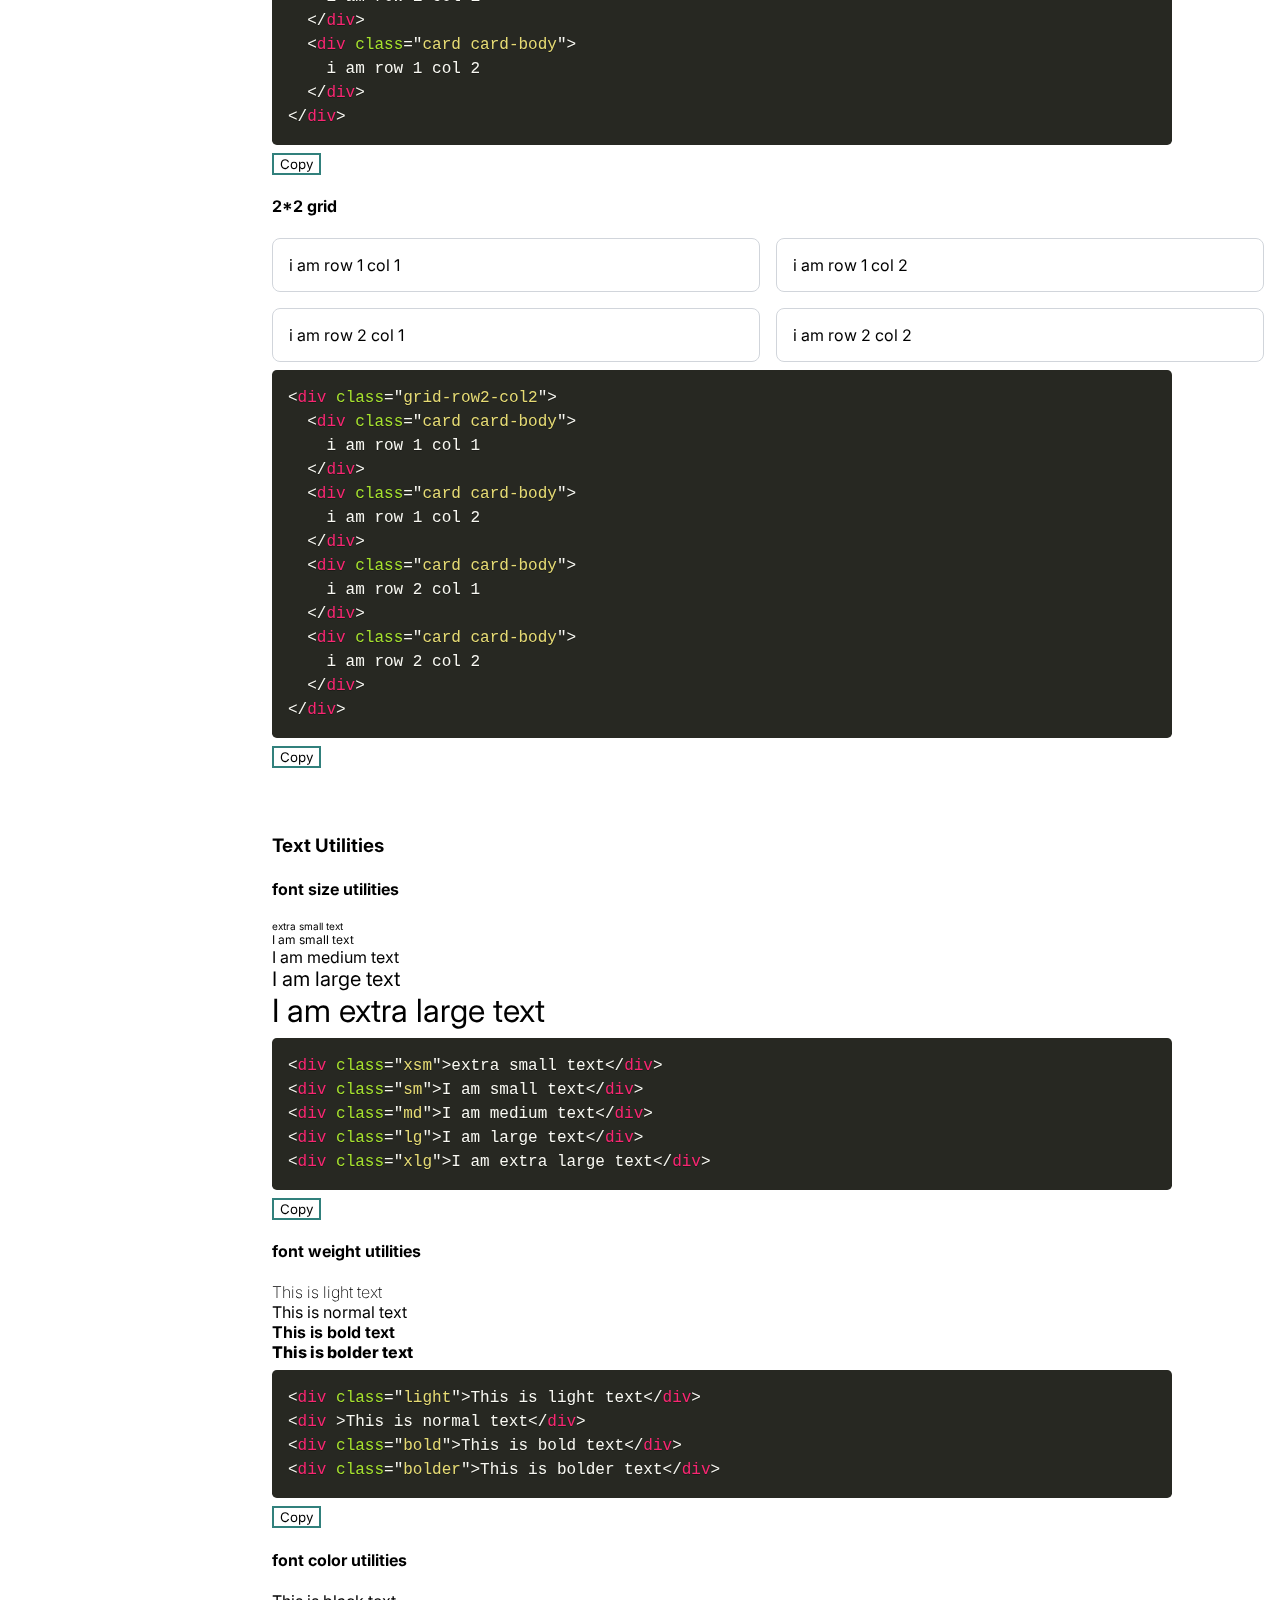
==== commit bd301494: "add scrollbar" ====
--- a/index.html
+++ b/index.html
@@ -33,33 +33,32 @@
       <sidebar class=" sidebar ">
         <div class="pd-1 sidebar-text">
           <a href="#intro" class="btn-secondary-md">Intro</a>
-          <br>
           <a href="#avatar" class="btn-secondary-md">Avatar</a>
-          <br>
+          
           <a href="#alert" class="btn-secondary-md">Alert</a>
-          <br>
+          
           <a href="#badge" class="btn-secondary-md">Badge</a>
-          <br>
+          
           <a href="#button" class="btn-secondary-md">Button</a>
-          <br>  
+            
           <a href="#card" class="btn-secondary-md">Card</a>
-          <br>
+          
           <a href="#input" class="btn-secondary-md">Input</a>
-          <br>
+          
           <a href="#list" class="btn-secondary-md">List</a>
-          <br>
+          
           <a href="#modal" class="btn-secondary-md">Modal</a>
-          <br>
+          
           <a href="#navigation" class="btn-secondary-md">Navigation</a>
-          <br>
+          
           <a href="#rating" class="btn-secondary-md">Rating</a>
-          <br>
+          
           <a href="#toast" class="btn-secondary-md">Toast</a>
-          <br>
+          
           <a href="#grid" class="btn-secondary-md">Grid</a>
-          <br>
+          
           <a href="#text-utilities" class="btn-secondary-md">Text Utilities</a>
-          <br>
+          
           
         </div>
       
--- a/index.css
+++ b/index.css
@@ -17,7 +17,27 @@
   grid-template-columns: 1fr 4fr;
   grid-template-areas: "sidebar main ";
 }
+::-webkit-scrollbar {
+  width: 8px;
+}
 
+/* Track */
+::-webkit-scrollbar-track {
+  -webkit-box-shadow: inset 0 0 6px rgba(0, 0, 0, 0.3);
+  -webkit-border-radius: 10px;
+  border-radius: 10px;
+}
+
+/* Handle */
+::-webkit-scrollbar-thumb {
+  -webkit-border-radius: 10px;
+  border-radius: 10px;
+  background: var(--primary-color);
+  -webkit-box-shadow: inset 0 0 6px rgba(0, 0, 0, 0.5);
+}
+::-webkit-scrollbar-thumb:window-inactive {
+  background: var(--secondary-color-hover);
+}
 .sidebar {
   grid-area: sidebar;
   position: sticky;
@@ -29,7 +49,6 @@
 .sidebar-text {
   display: flex;
   flex-direction: column;
-  justify-content: space-evenly;
 }
 .main {
   width: 100%;
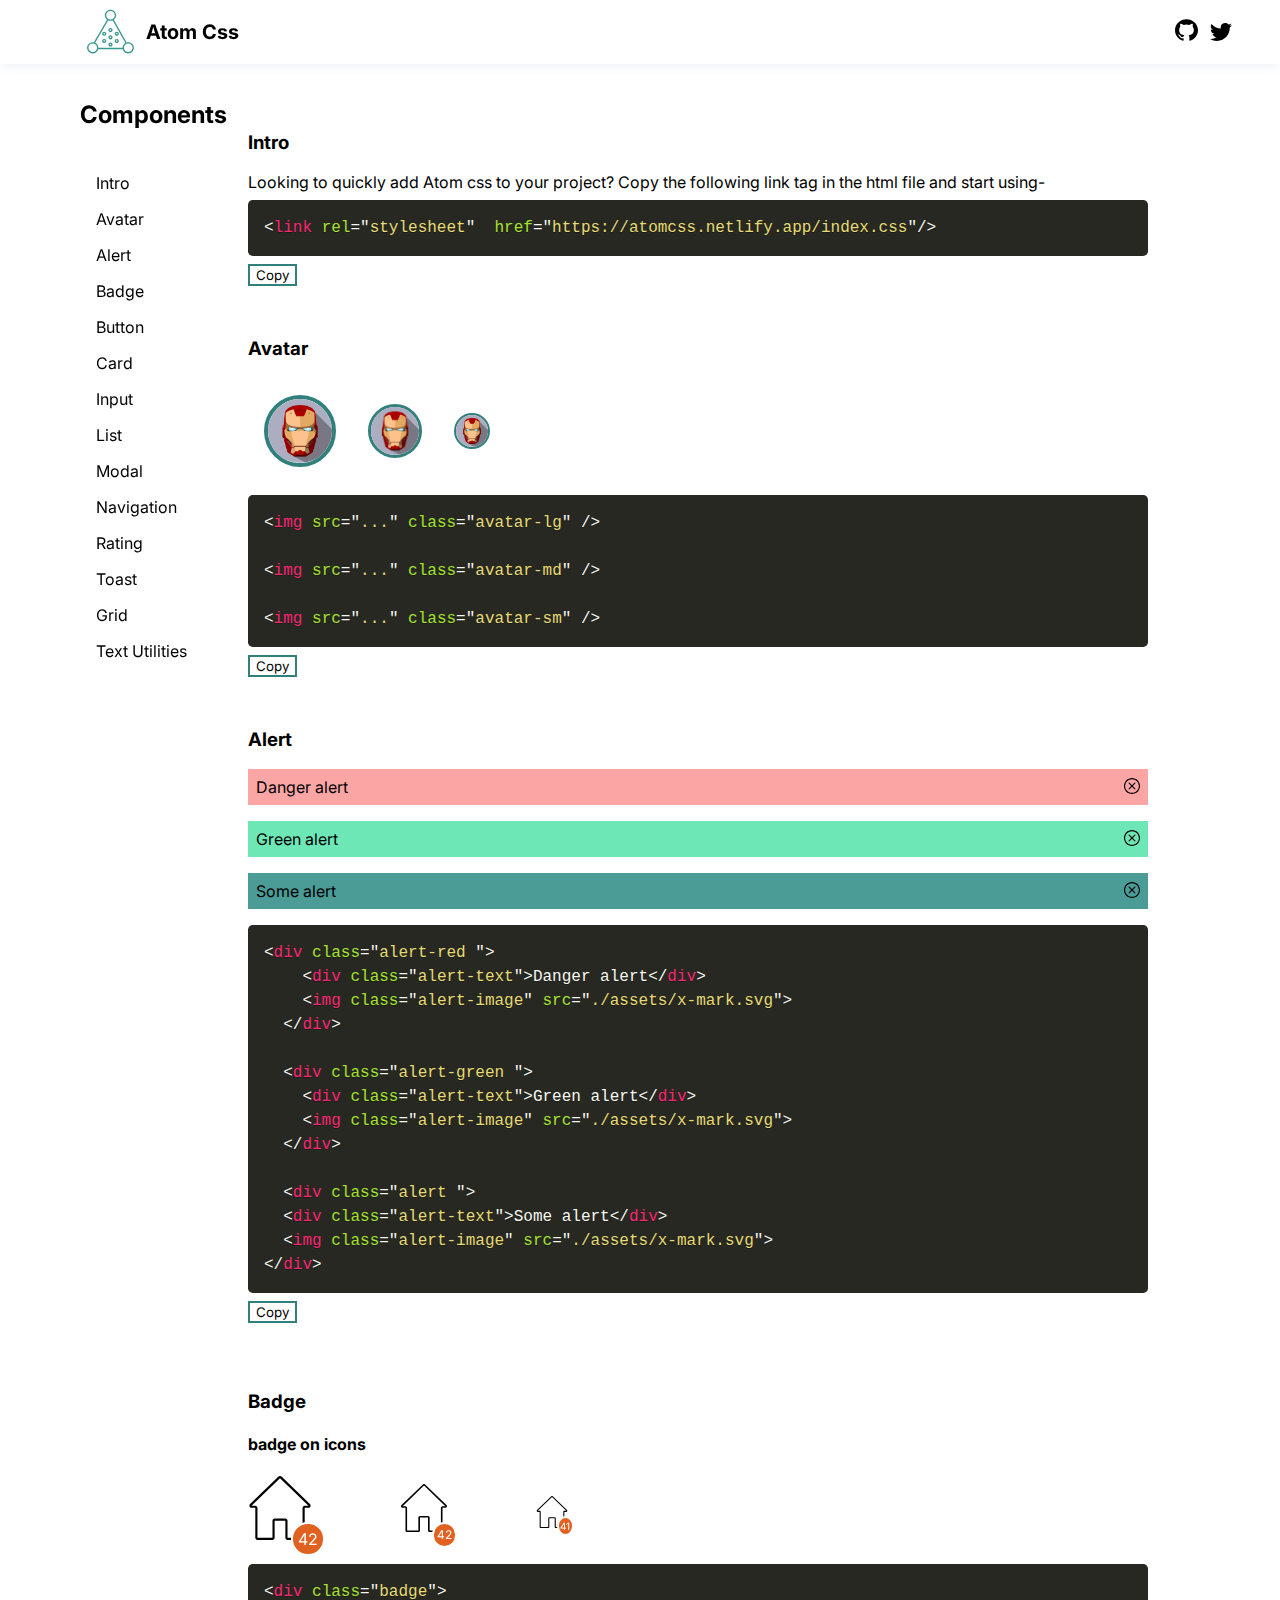
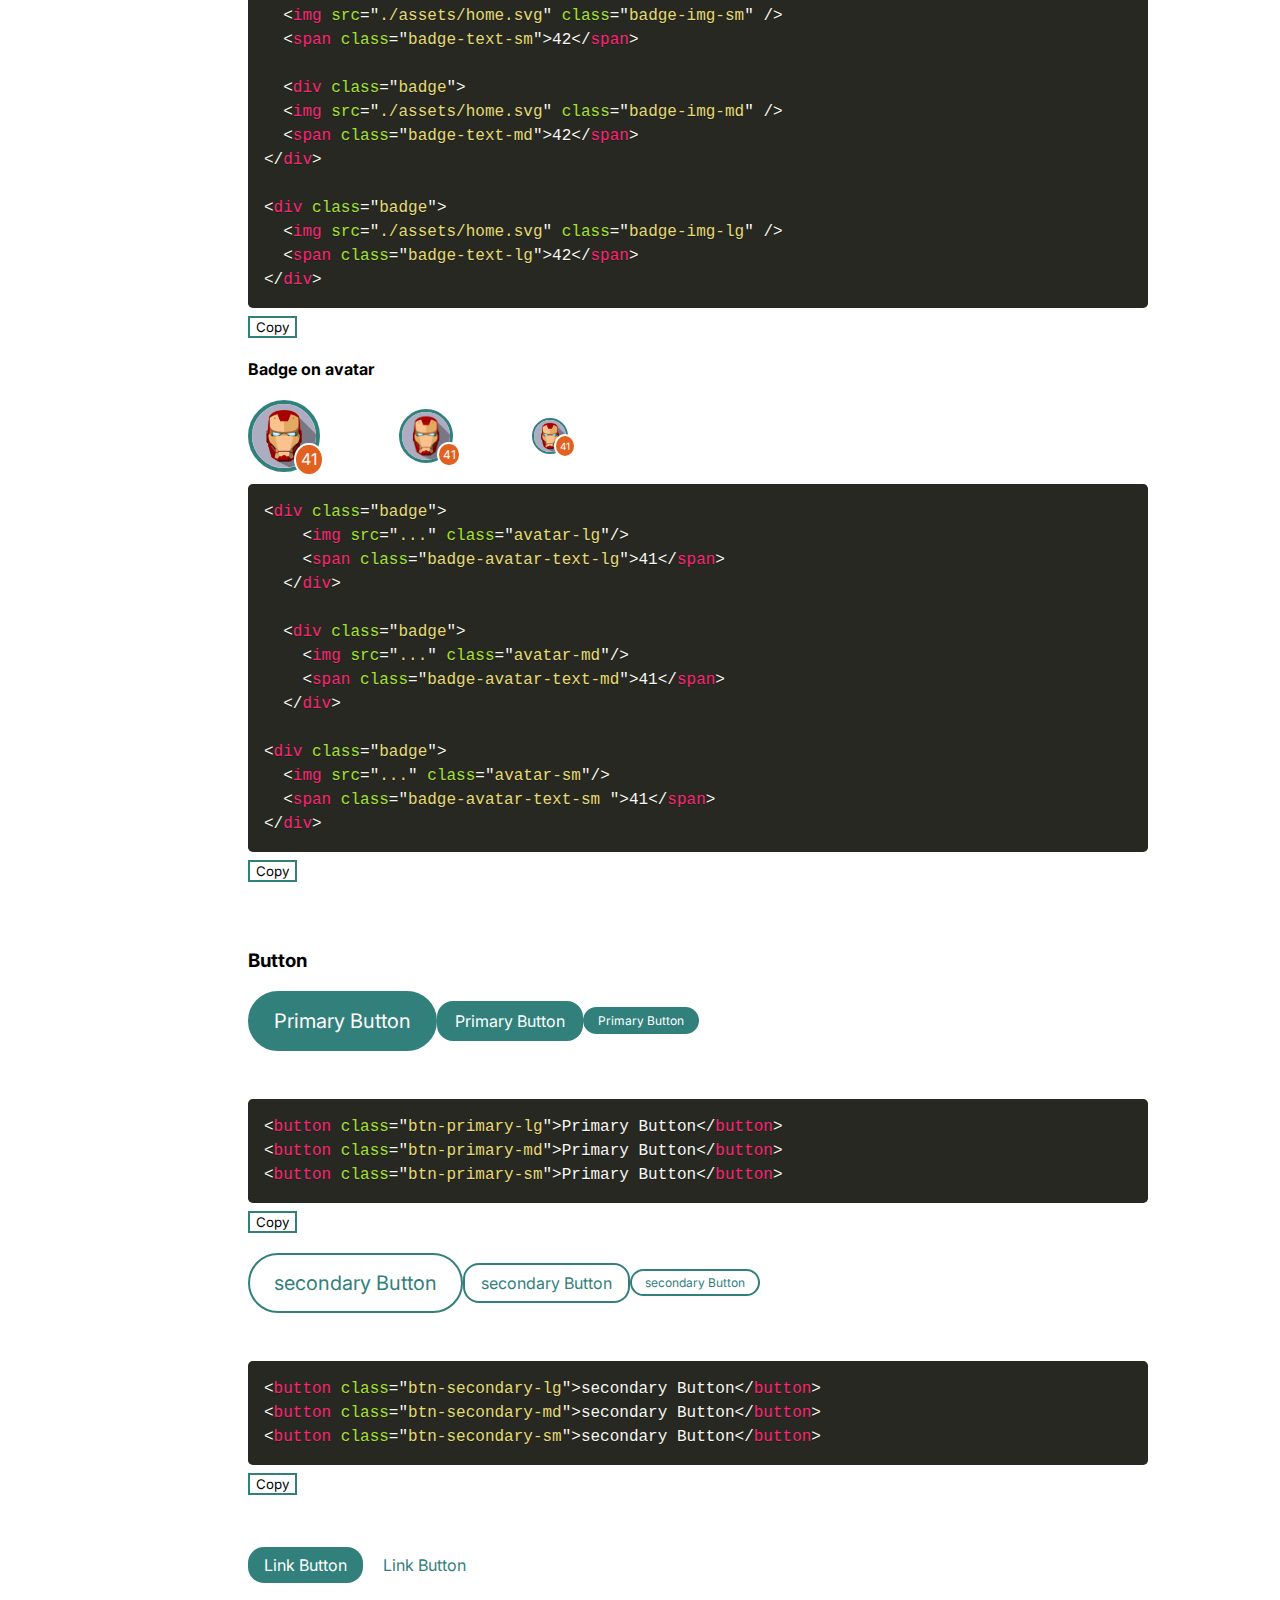
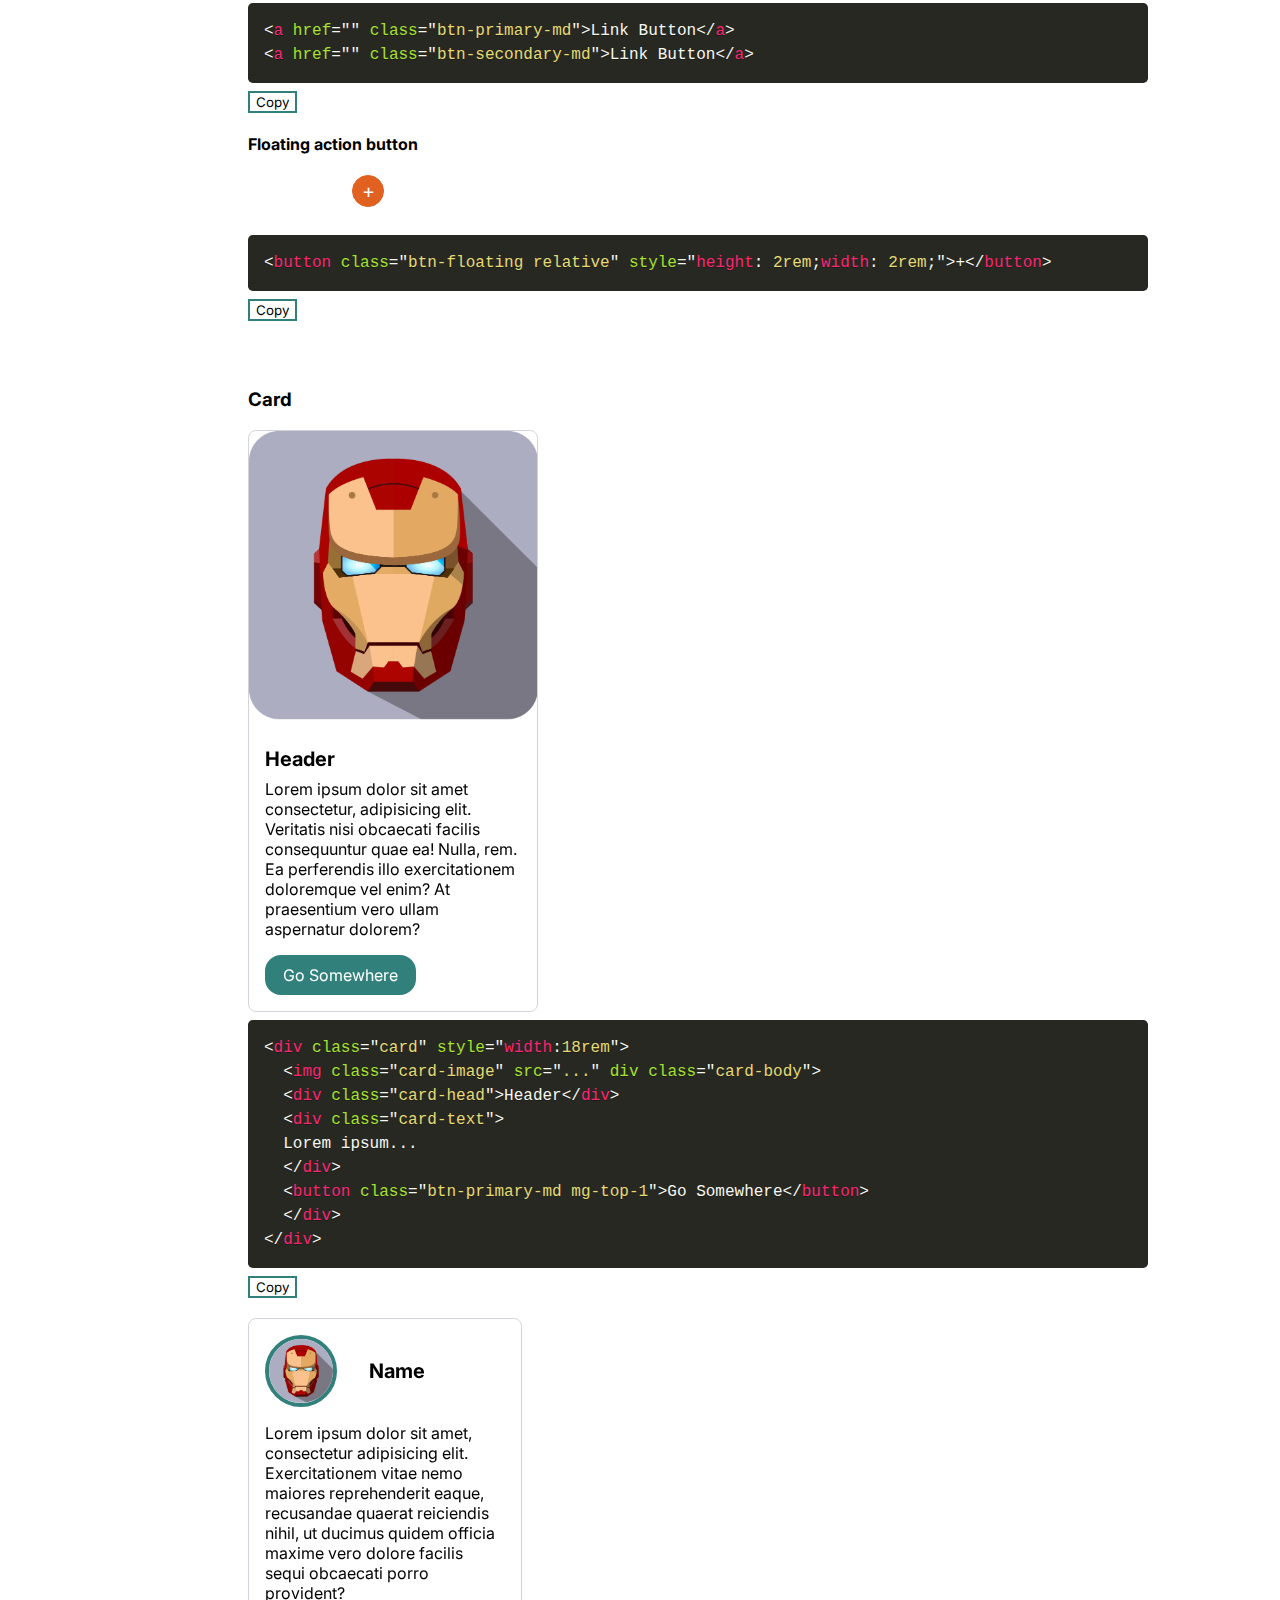
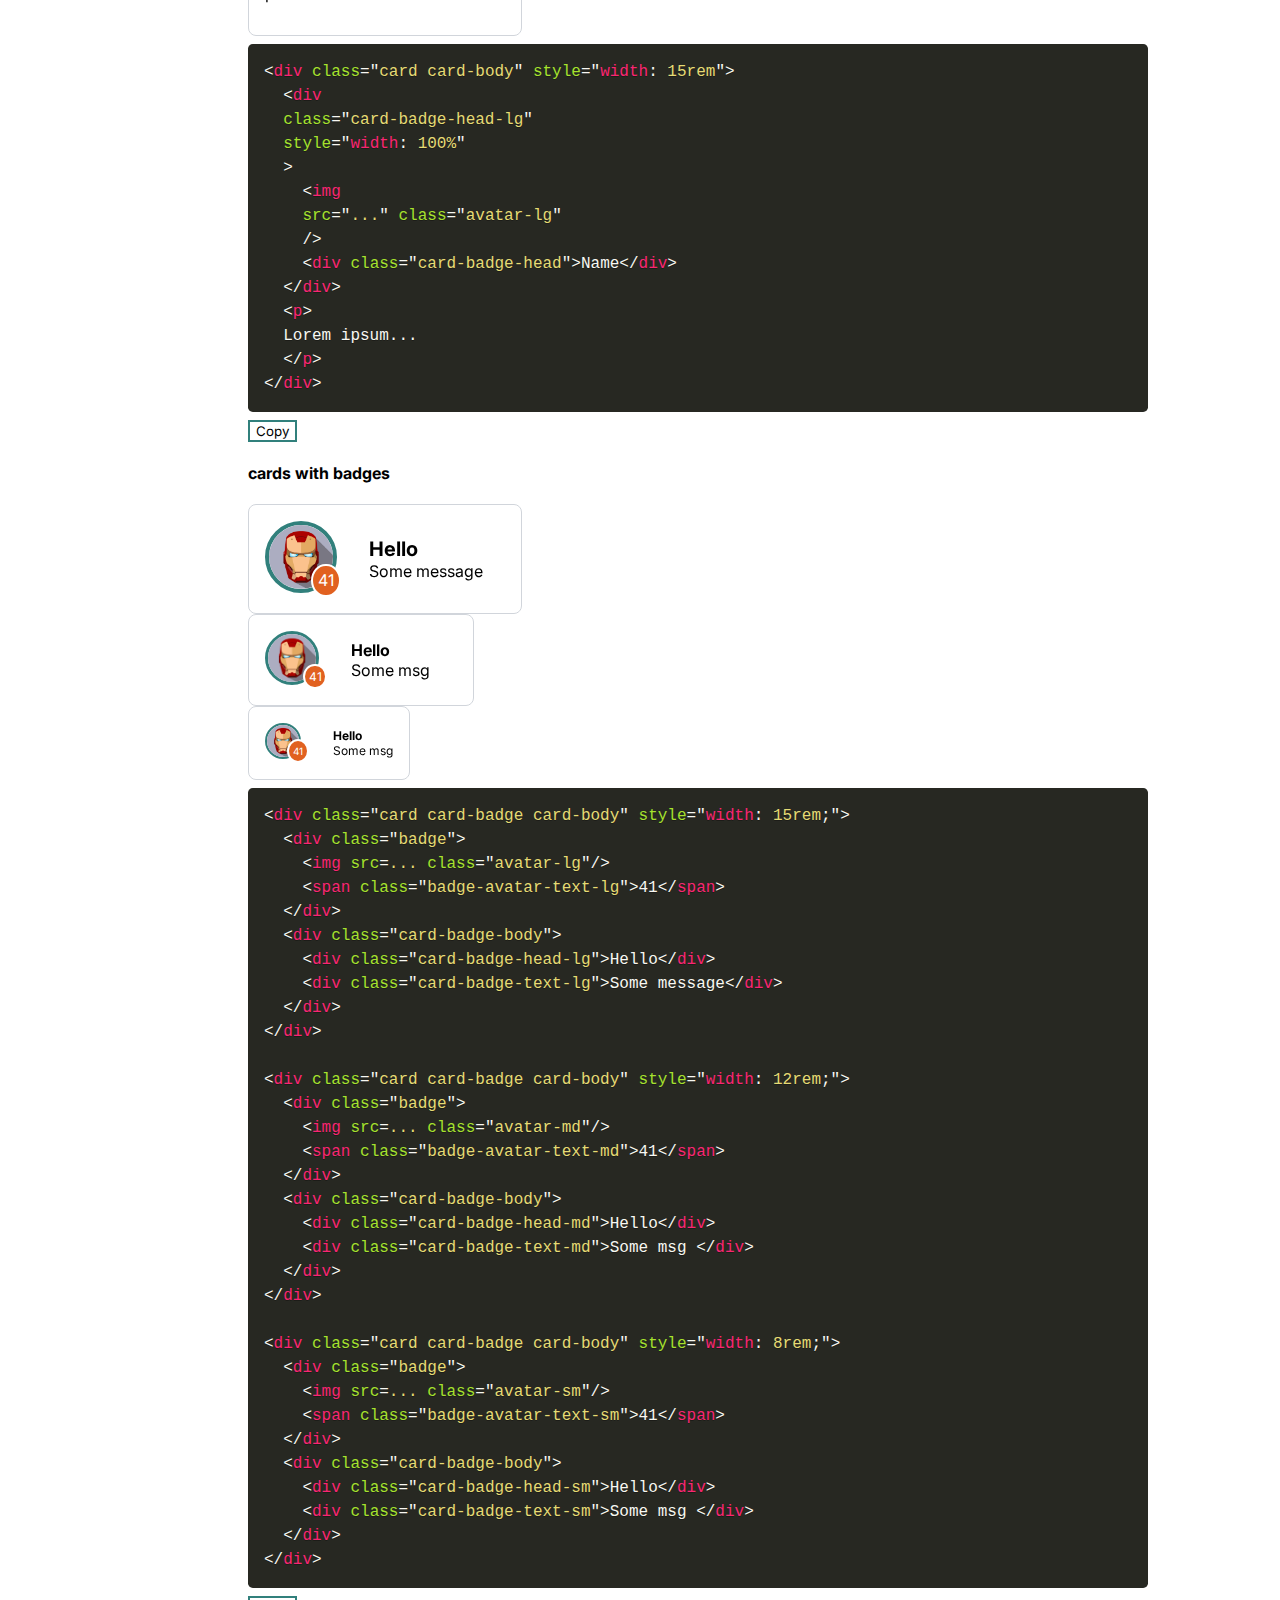
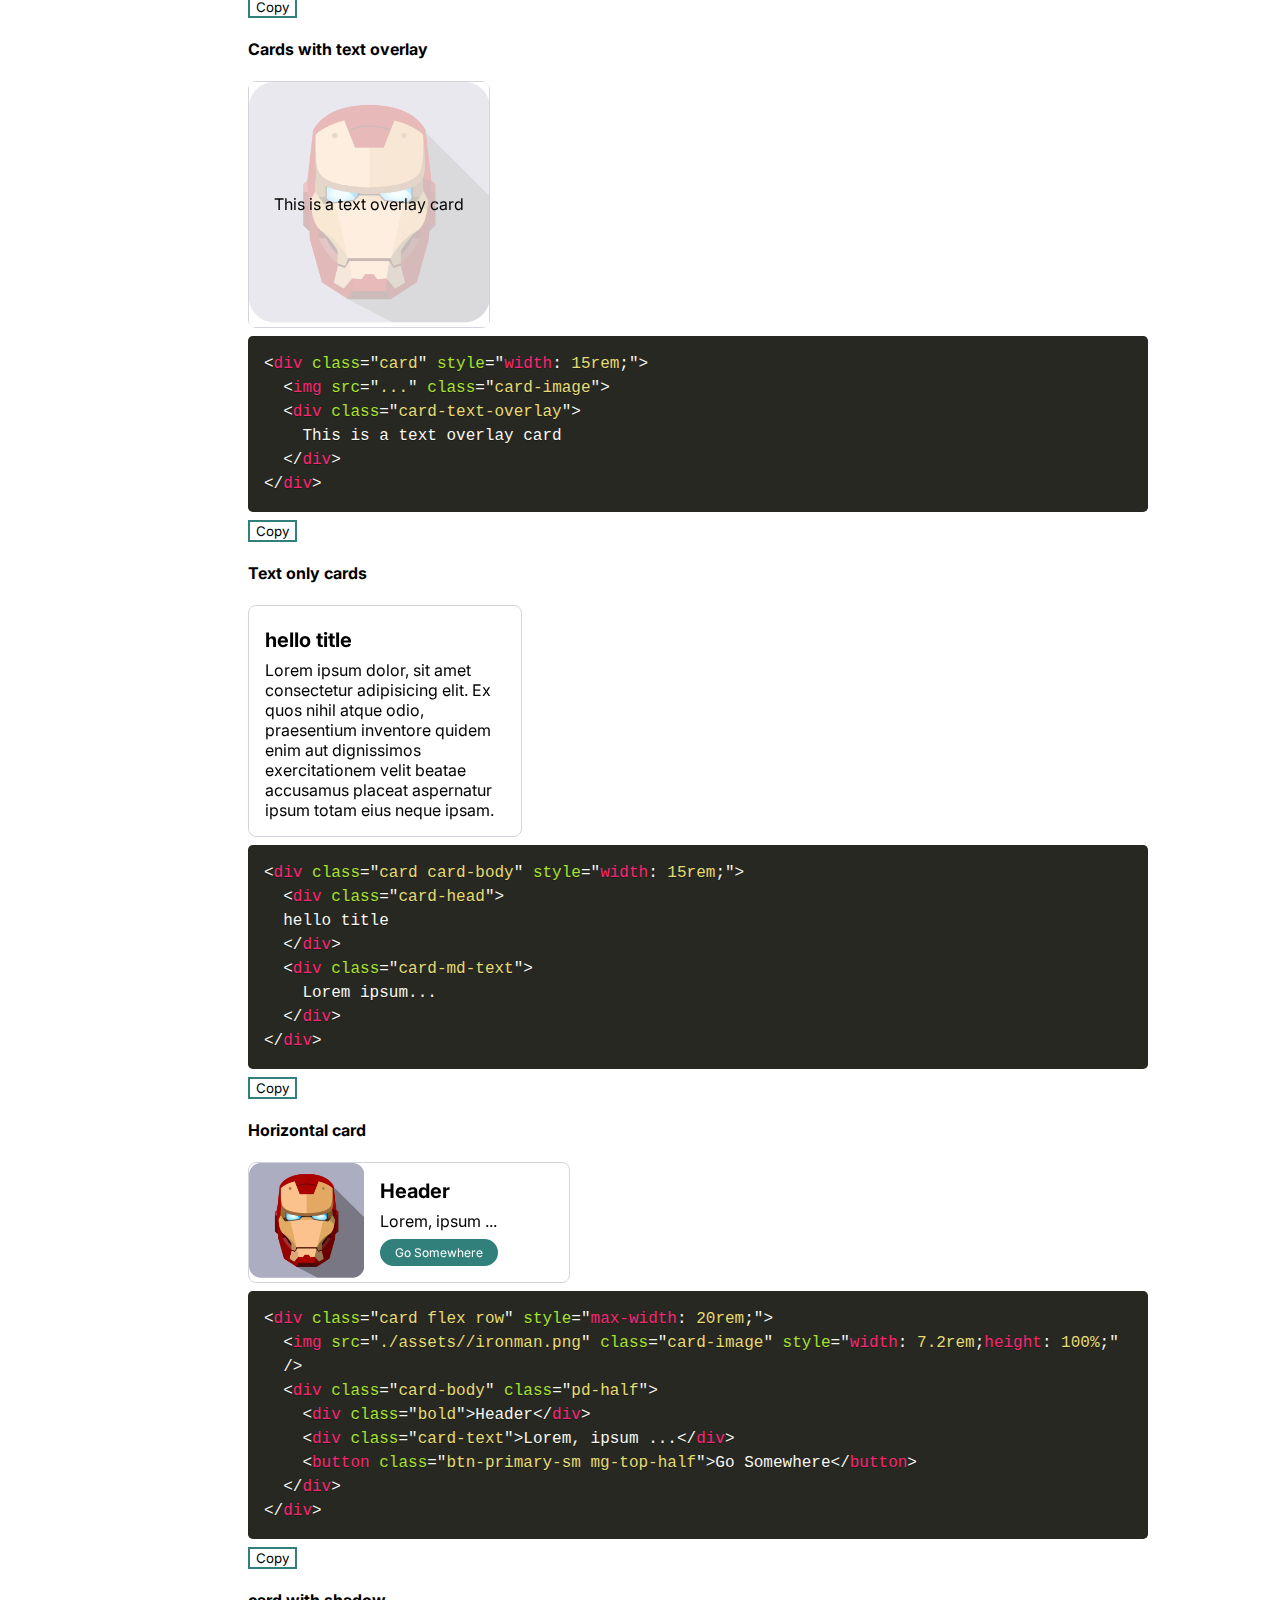
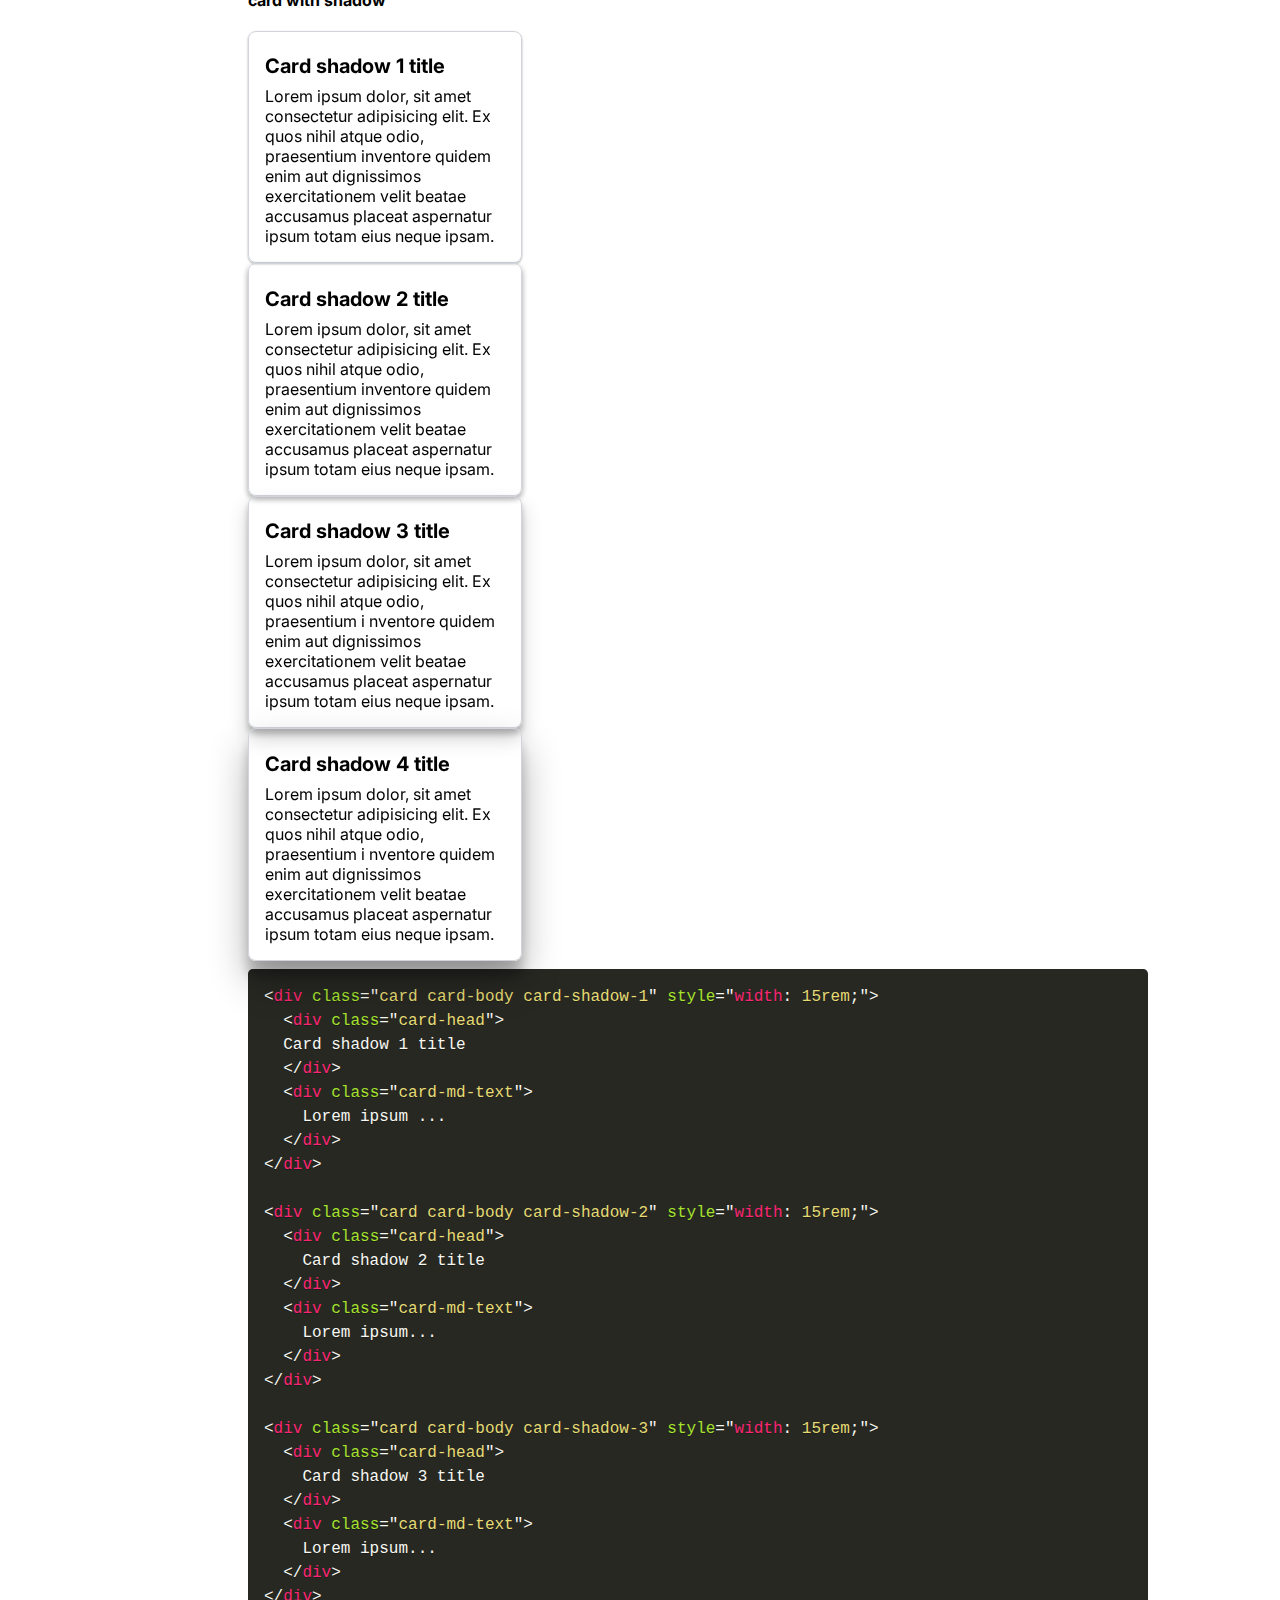
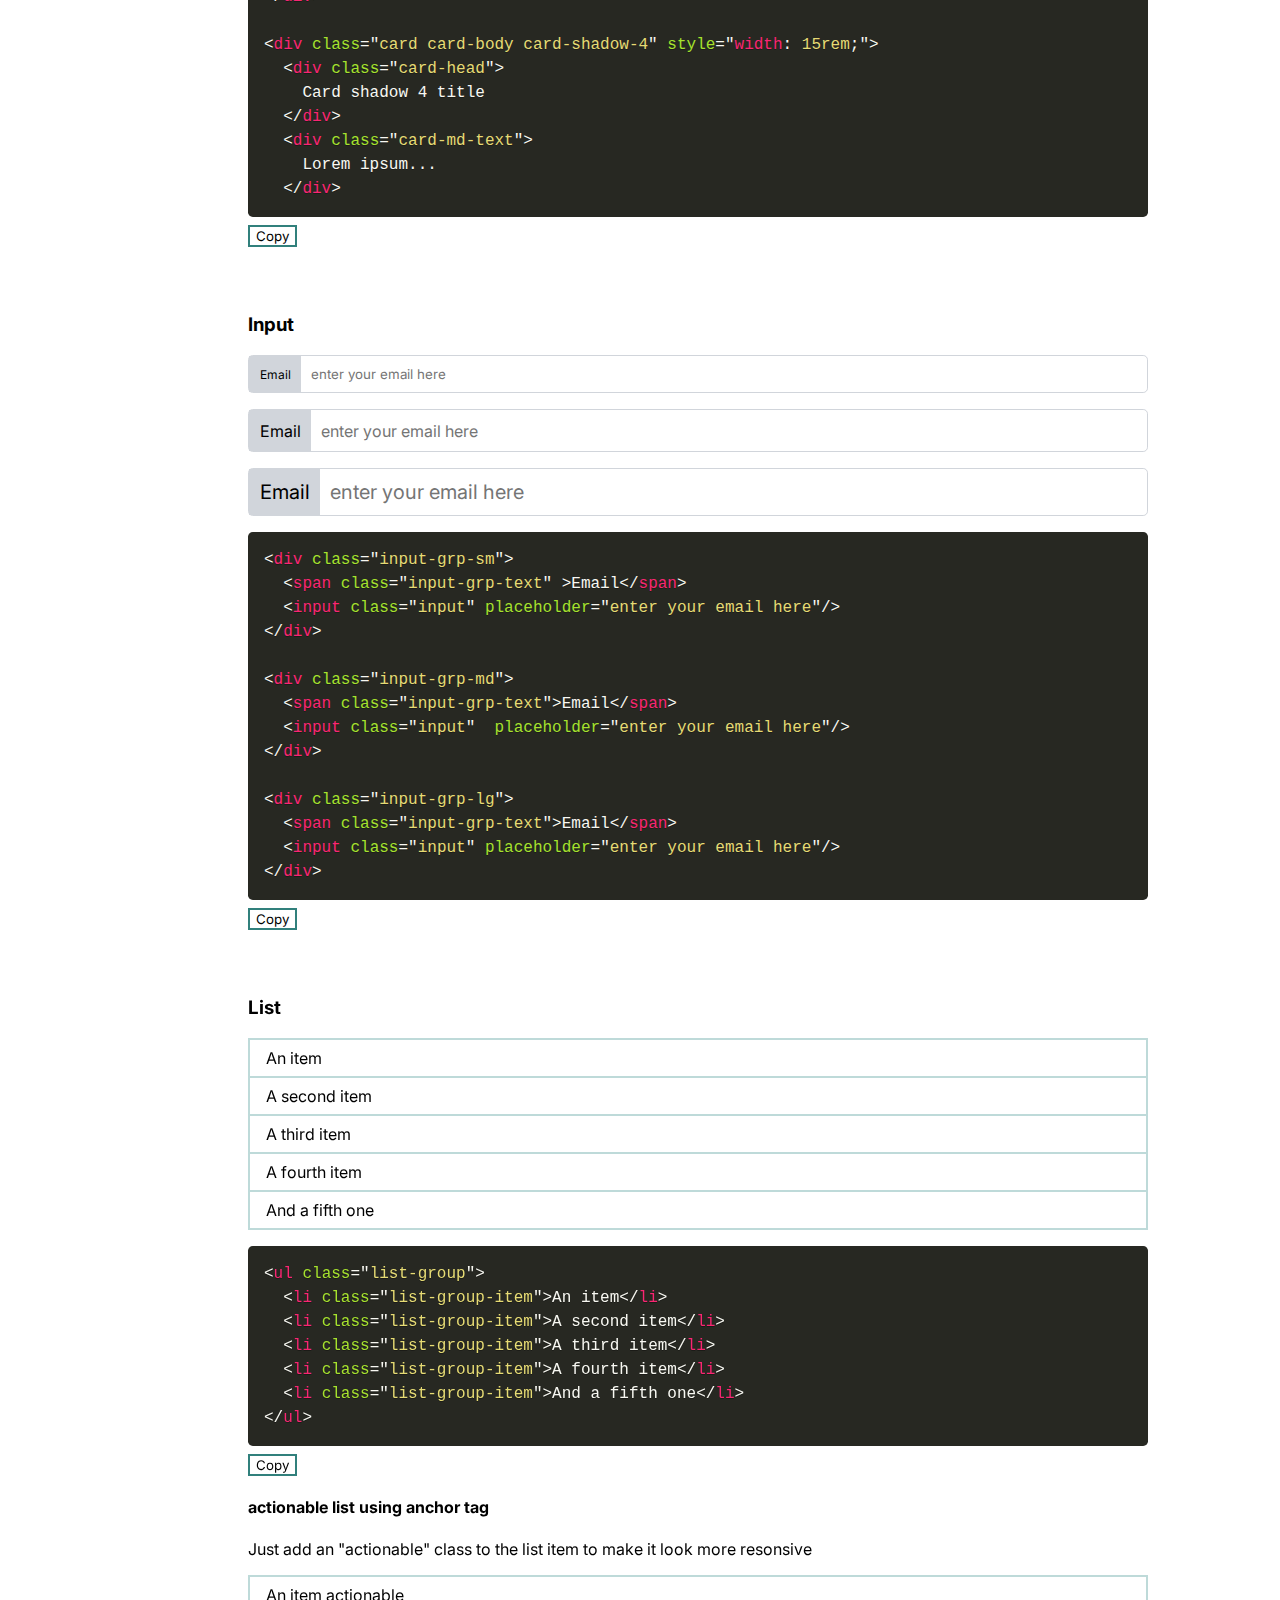
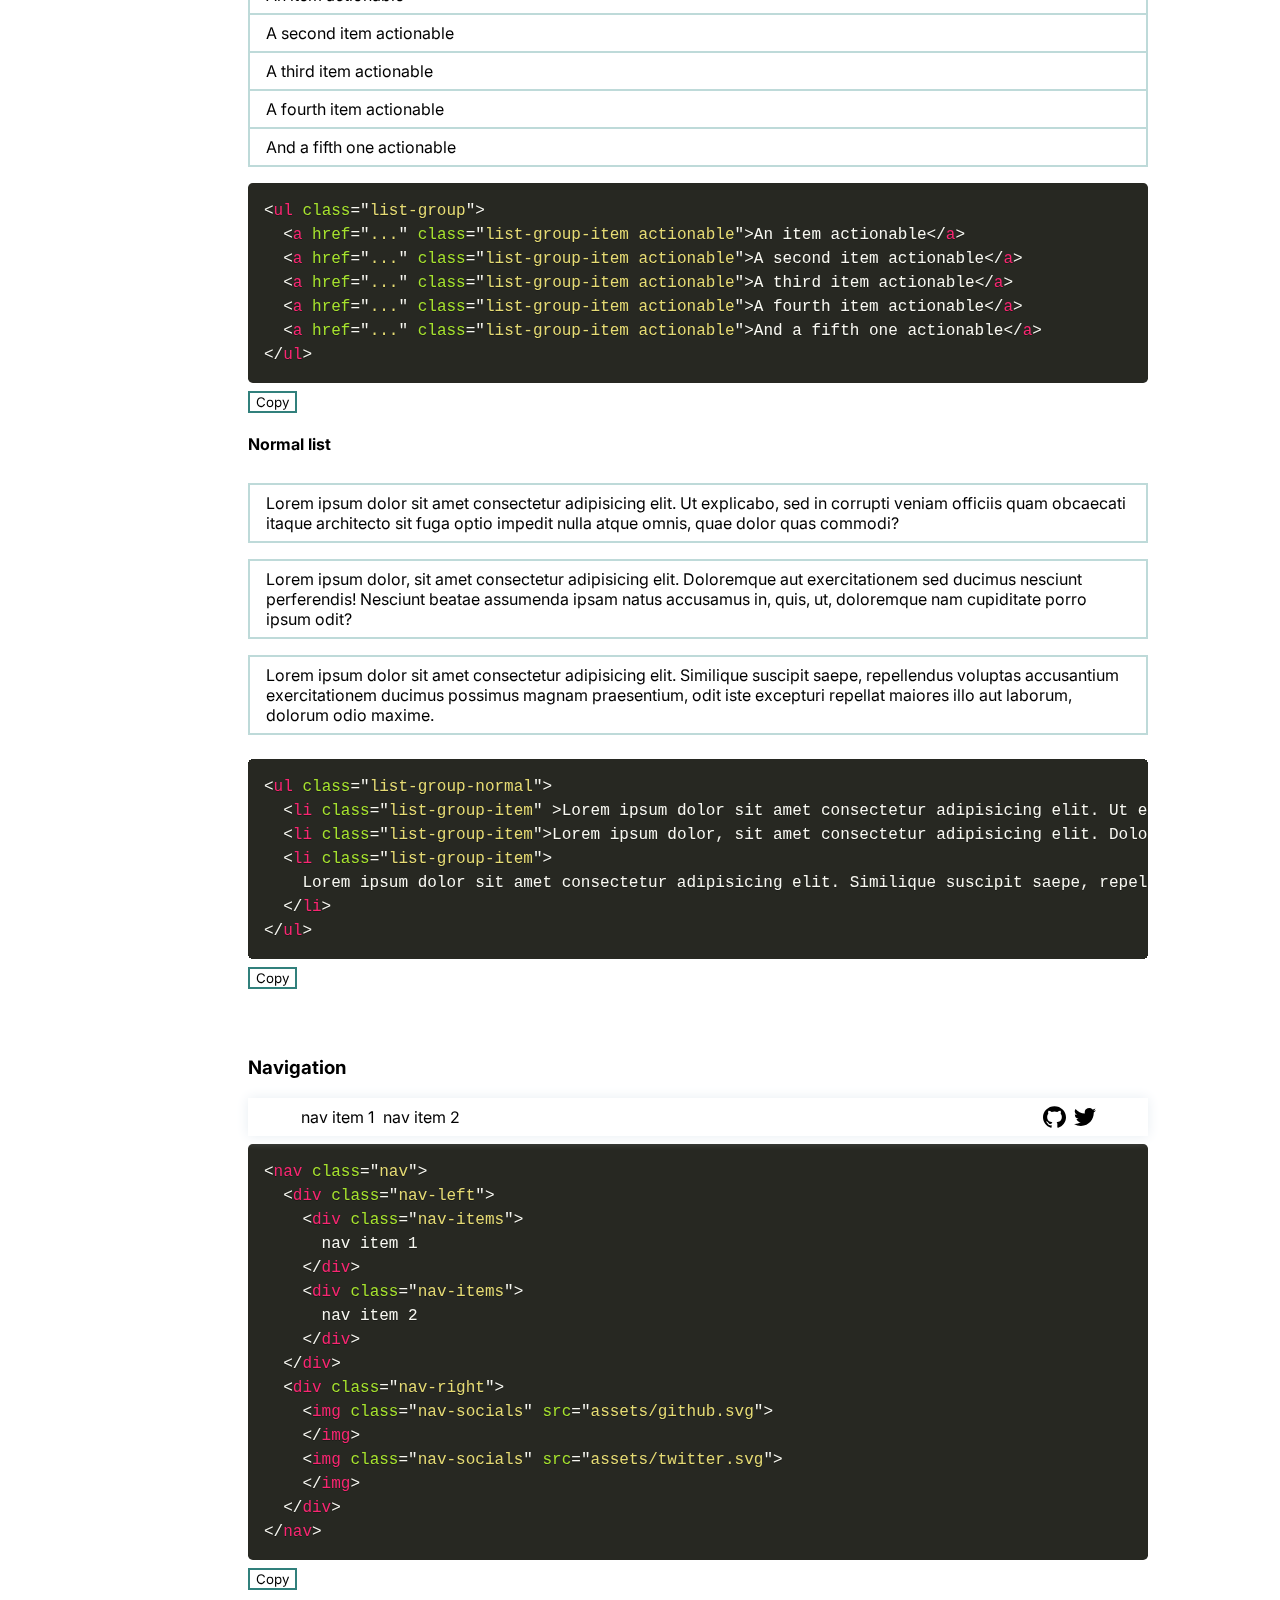
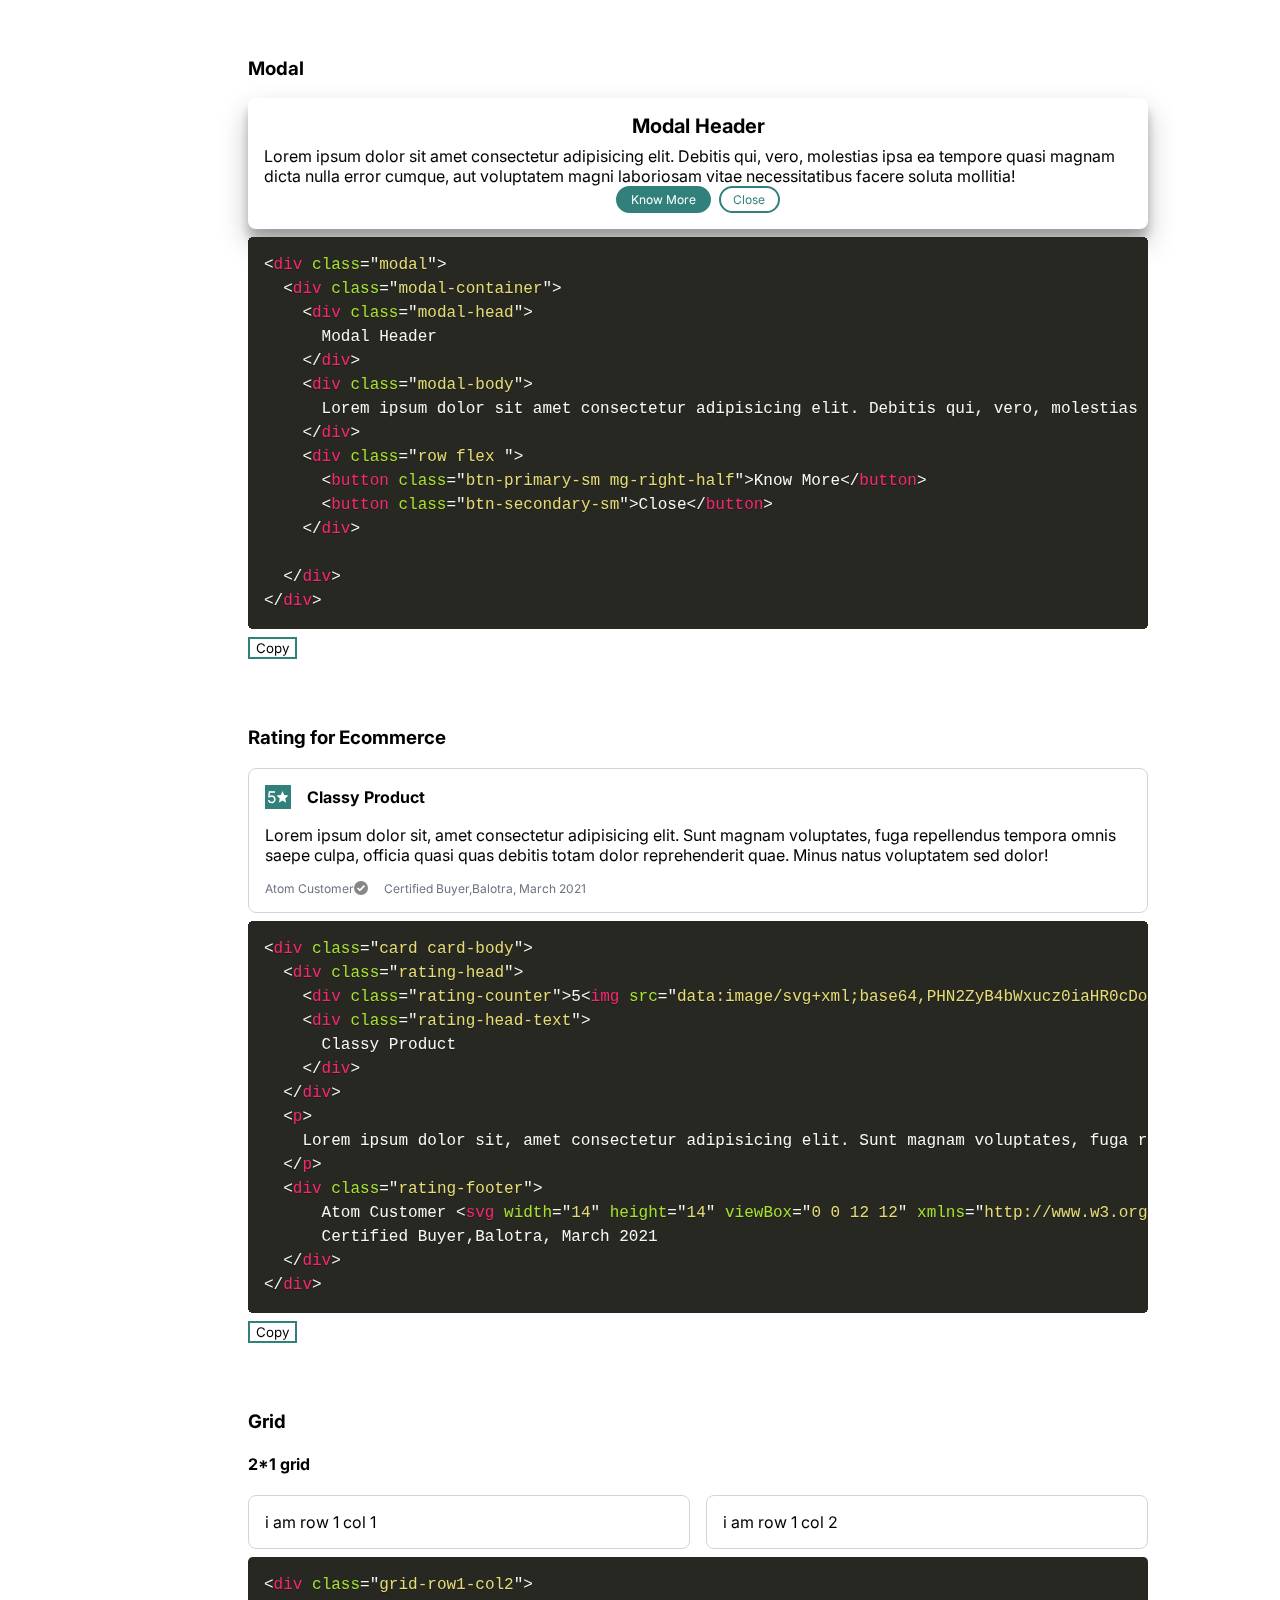
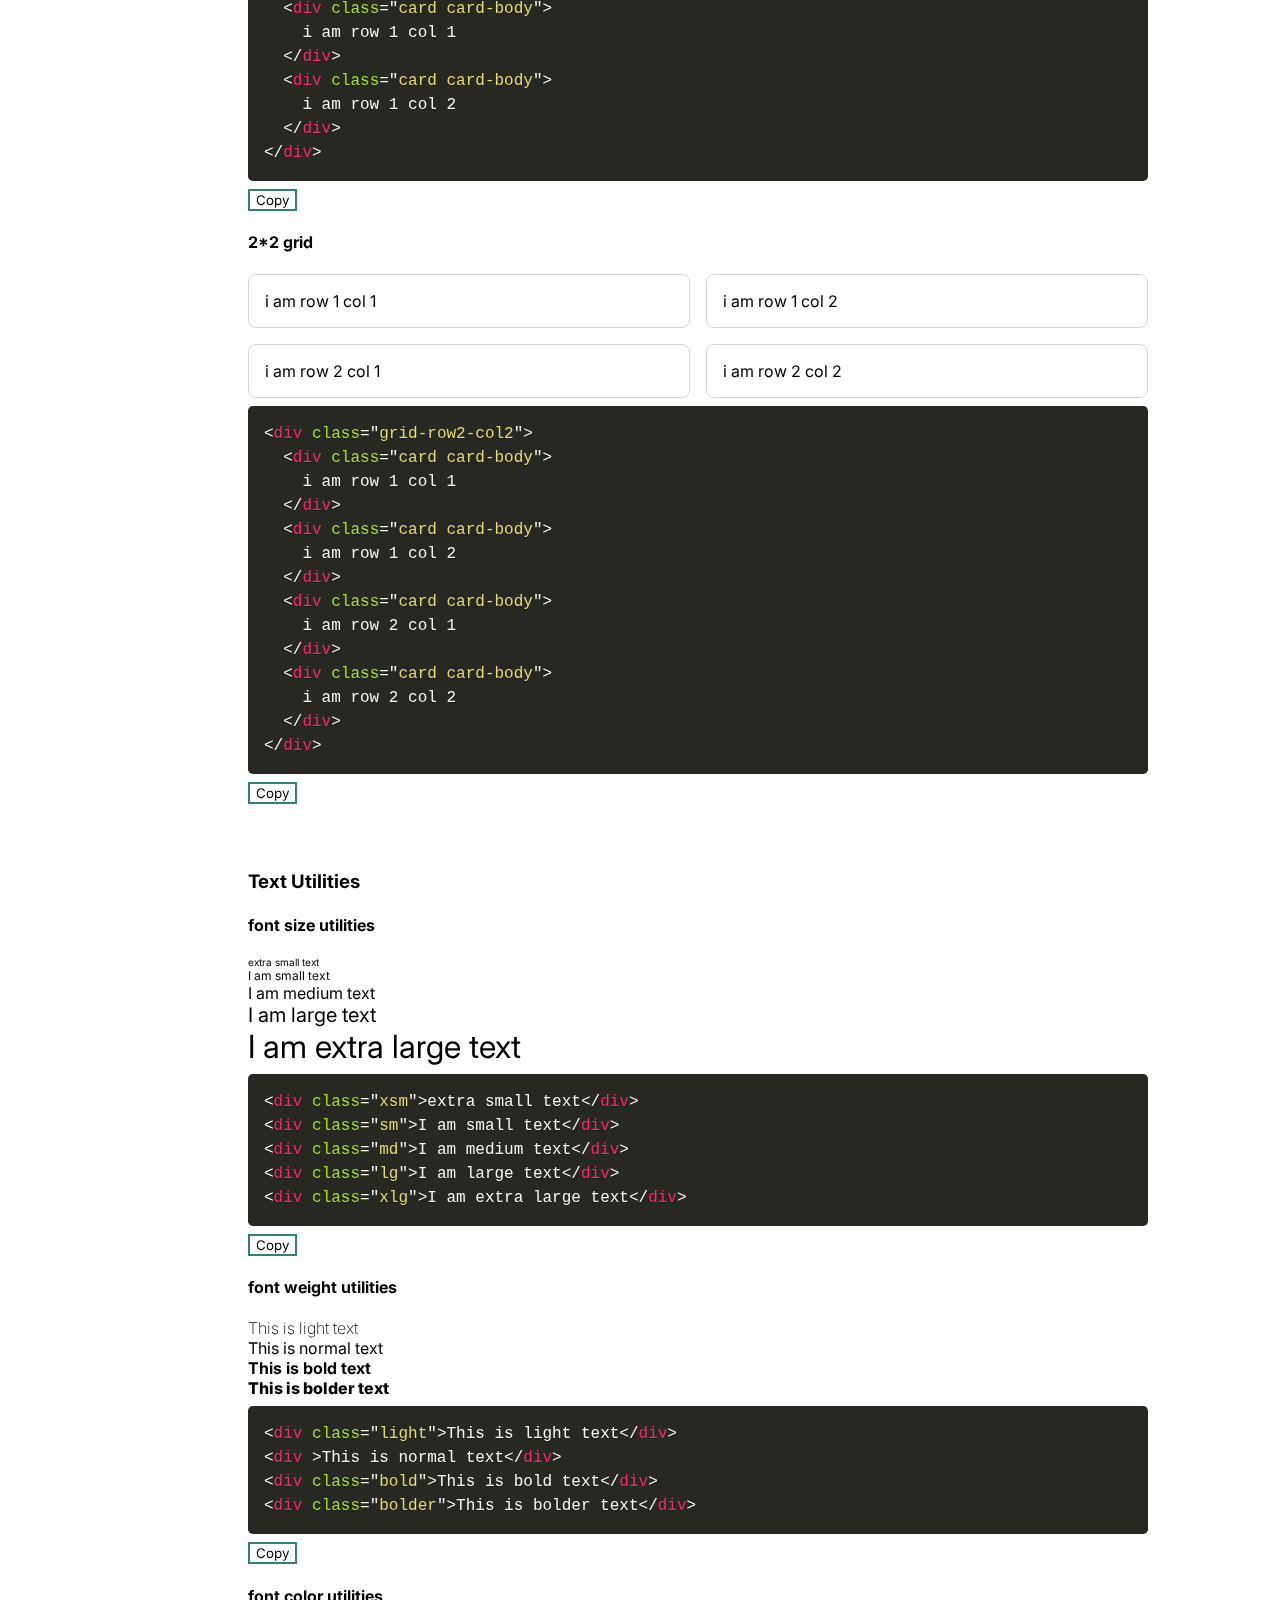
==== commit 3812d030: "doc site styles updated" ====
--- a/index.html
+++ b/index.html
@@ -14,12 +14,12 @@
   <body class="body">
 
     <nav
-      class="nav"
+      class="nav docs-responsive"
     >
       <div class="nav-left">
-        <img src="./assets/molecule.svg" style="width: 3.8rem; height: 2rem" />
-        <span class="nav-items">Home</span>
-        <span class="nav-items nav-item-active">Docs</span>
+        <img src="./assets/molecule(1).svg" style="width: 3.8rem; height: 3rem" />
+        <span class="nav-items bold lg">Atom Css</span>
+        <!-- <span class="nav-items nav-item-active">Docs</span> -->
       </div>
       
       <div class="nav-right">
@@ -29,35 +29,37 @@
       
       </div>
     </nav>
-    <div class="container">
+    <div class="container ">
       <sidebar class=" sidebar ">
+        <h2 class=" pd-left-1 ">Components</h2>
+
         <div class="pd-1 sidebar-text">
-          <a href="#intro" class="btn-secondary-md">Intro</a>
-          <a href="#avatar" class="btn-secondary-md">Avatar</a>
-          
-          <a href="#alert" class="btn-secondary-md">Alert</a>
-          
-          <a href="#badge" class="btn-secondary-md">Badge</a>
-          
-          <a href="#button" class="btn-secondary-md">Button</a>
+          <a href="#intro" class="btn-secondary-md black black">Intro</a>
+          <a href="#avatar" class="btn-secondary-md black">Avatar</a>
+          
+          <a href="#alert" class="btn-secondary-md black">Alert</a>
+          
+          <a href="#badge" class="btn-secondary-md black">Badge</a>
+          
+          <a href="#button" class="btn-secondary-md black">Button</a>
             
-          <a href="#card" class="btn-secondary-md">Card</a>
-          
-          <a href="#input" class="btn-secondary-md">Input</a>
-          
-          <a href="#list" class="btn-secondary-md">List</a>
-          
-          <a href="#modal" class="btn-secondary-md">Modal</a>
-          
-          <a href="#navigation" class="btn-secondary-md">Navigation</a>
-          
-          <a href="#rating" class="btn-secondary-md">Rating</a>
-          
-          <a href="#toast" class="btn-secondary-md">Toast</a>
-          
-          <a href="#grid" class="btn-secondary-md">Grid</a>
-          
-          <a href="#text-utilities" class="btn-secondary-md">Text Utilities</a>
+          <a href="#card" class="btn-secondary-md black">Card</a>
+          
+          <a href="#input" class="btn-secondary-md black">Input</a>
+          
+          <a href="#list" class="btn-secondary-md black">List</a>
+          
+          <a href="#modal" class="btn-secondary-md black">Modal</a>
+          
+          <a href="#navigation" class="btn-secondary-md black">Navigation</a>
+          
+          <a href="#rating" class="btn-secondary-md black">Rating</a>
+          
+          <a href="#toast" class="btn-secondary-md black">Toast</a>
+          
+          <a href="#grid" class="btn-secondary-md black">Grid</a>
+          
+          <a href="#text-utilities" class="btn-secondary-md black">Text Utilities</a>
           
           
         </div>
--- a/index.css
+++ b/index.css
@@ -13,12 +13,14 @@
 }
 .container {
   display: grid;
-  width: 100%;
+  width: calc(100% - 180px);
+  /* width: 100%; */
   grid-template-columns: 1fr 4fr;
   grid-template-areas: "sidebar main ";
 }
 ::-webkit-scrollbar {
   width: 8px;
+  height: 8px;
 }
 
 /* Track */
@@ -40,15 +42,16 @@
 }
 .sidebar {
   grid-area: sidebar;
-  position: sticky;
-  overflow-y: auto;
+  position: fixed;
   top: 5rem;
-  height: calc(100vh - 7rem);
   min-width: 10rem;
 }
 .sidebar-text {
   display: flex;
   flex-direction: column;
+  height: 70vh;
+  overflow: auto;
+  min-width: 10rem;
 }
 .main {
   width: 100%;
@@ -70,10 +73,22 @@
   display: flex;
   align-items: center;
 }
-@media screen and (max-width: 650px) {
+.container {
+  padding-left: 4rem;
+}
+.docs-responsive {
+  padding-left: 3rem;
+}
+@media screen and (max-width: 1020px) {
+  .docs-responsive {
+    padding-left: 1rem;
+  }
   .container {
     display: flex;
-    width: 100%;
+    /* width: 100%; */
+    padding-left: 0rem;
+    grid-template-areas: "main main ";
+
     /* grid-template-columns: 1fr 4fr;
     grid-template-areas: "sidebar main ";
     gap: 0.5rem; */
@@ -89,4 +104,10 @@
     align-items: center;
     justify-content: space-between;
   }
+  .nav-left {
+    padding-left: 0rem;
+  }
+  .nav-right {
+    padding-right: 0rem;
+  }
 }
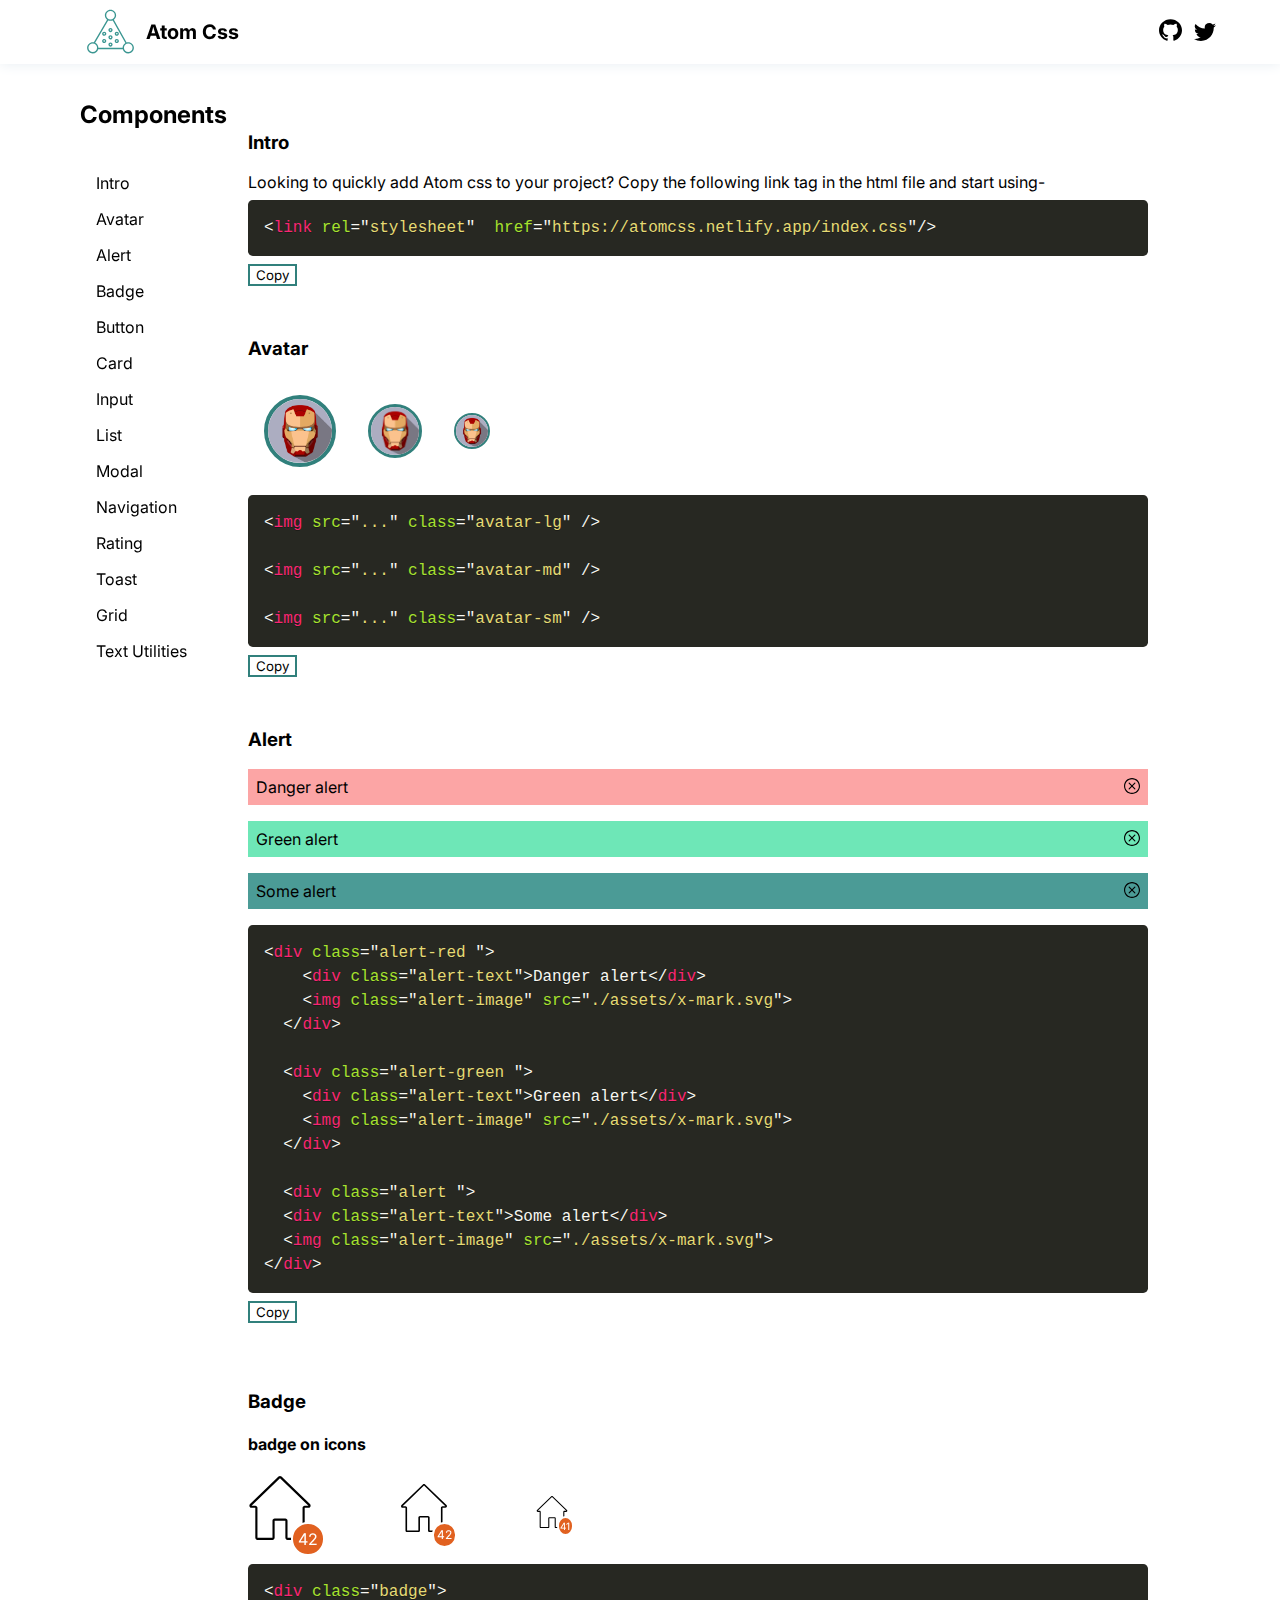
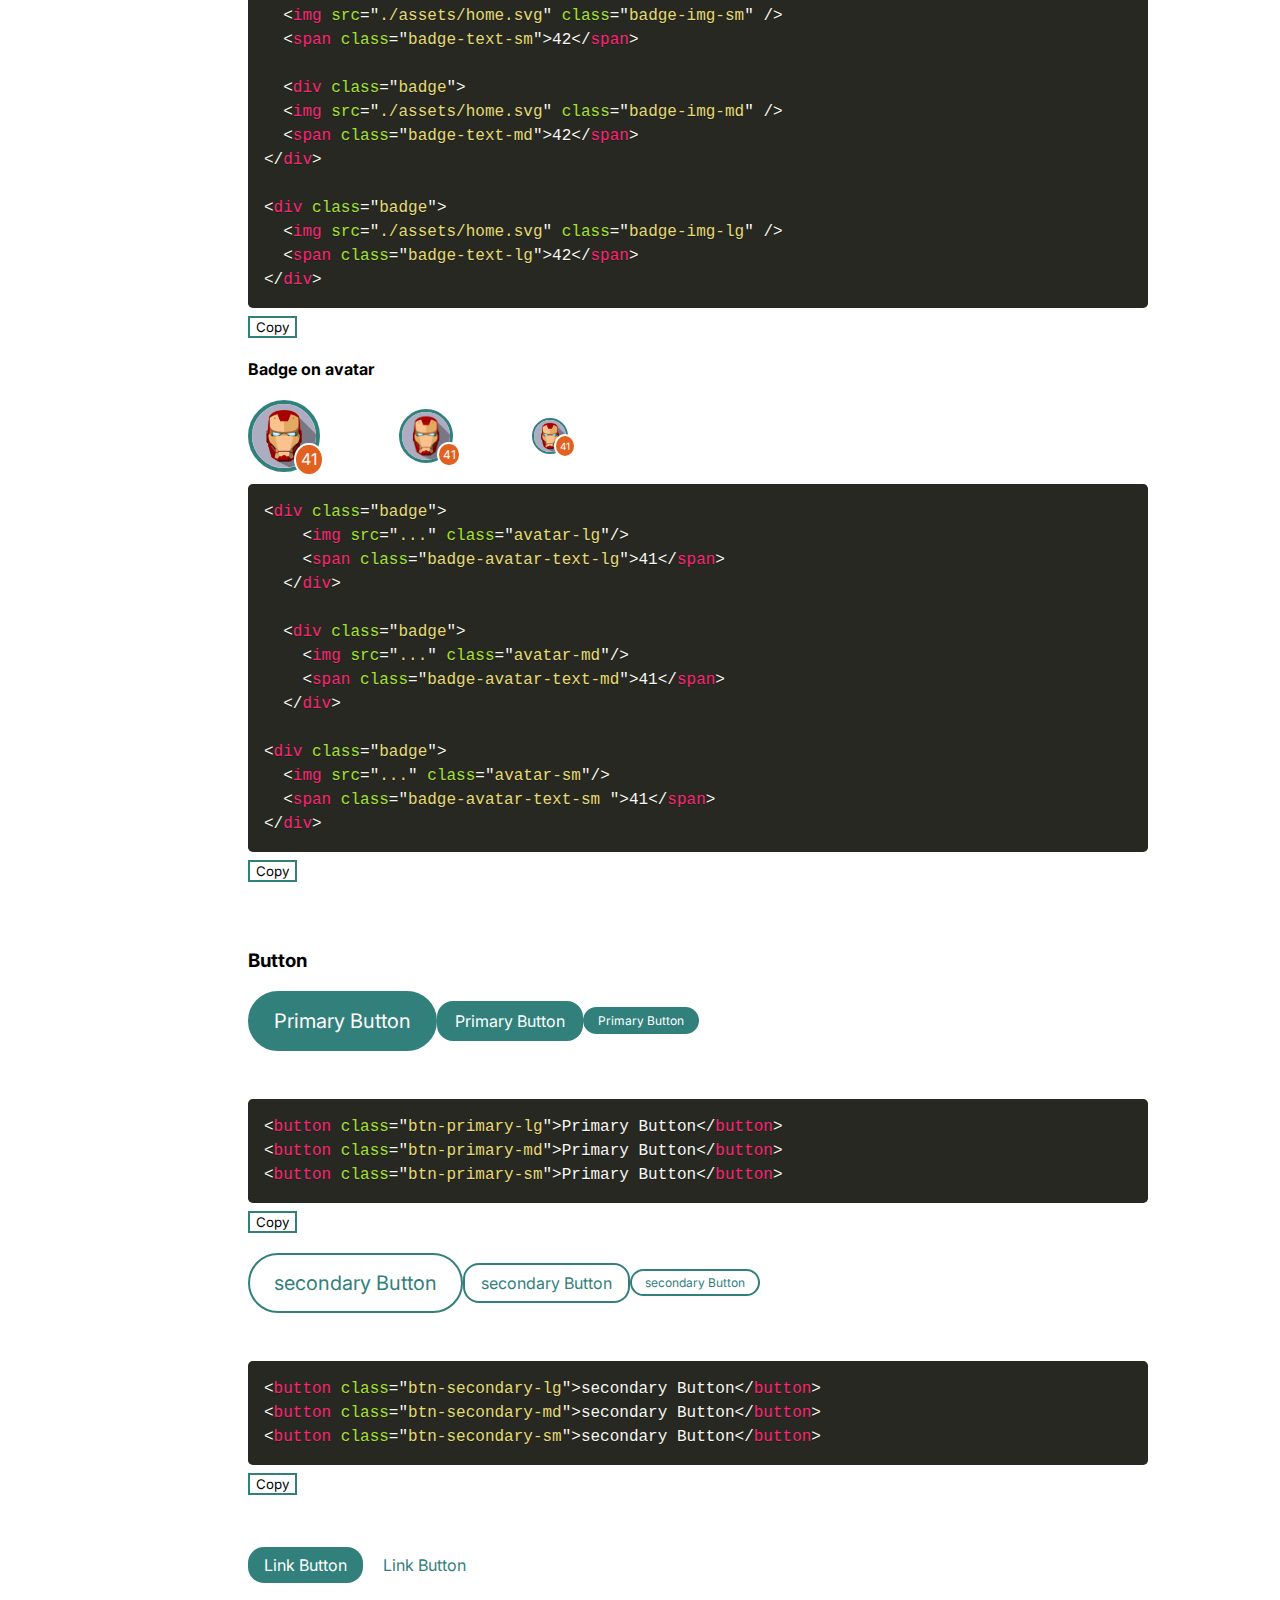
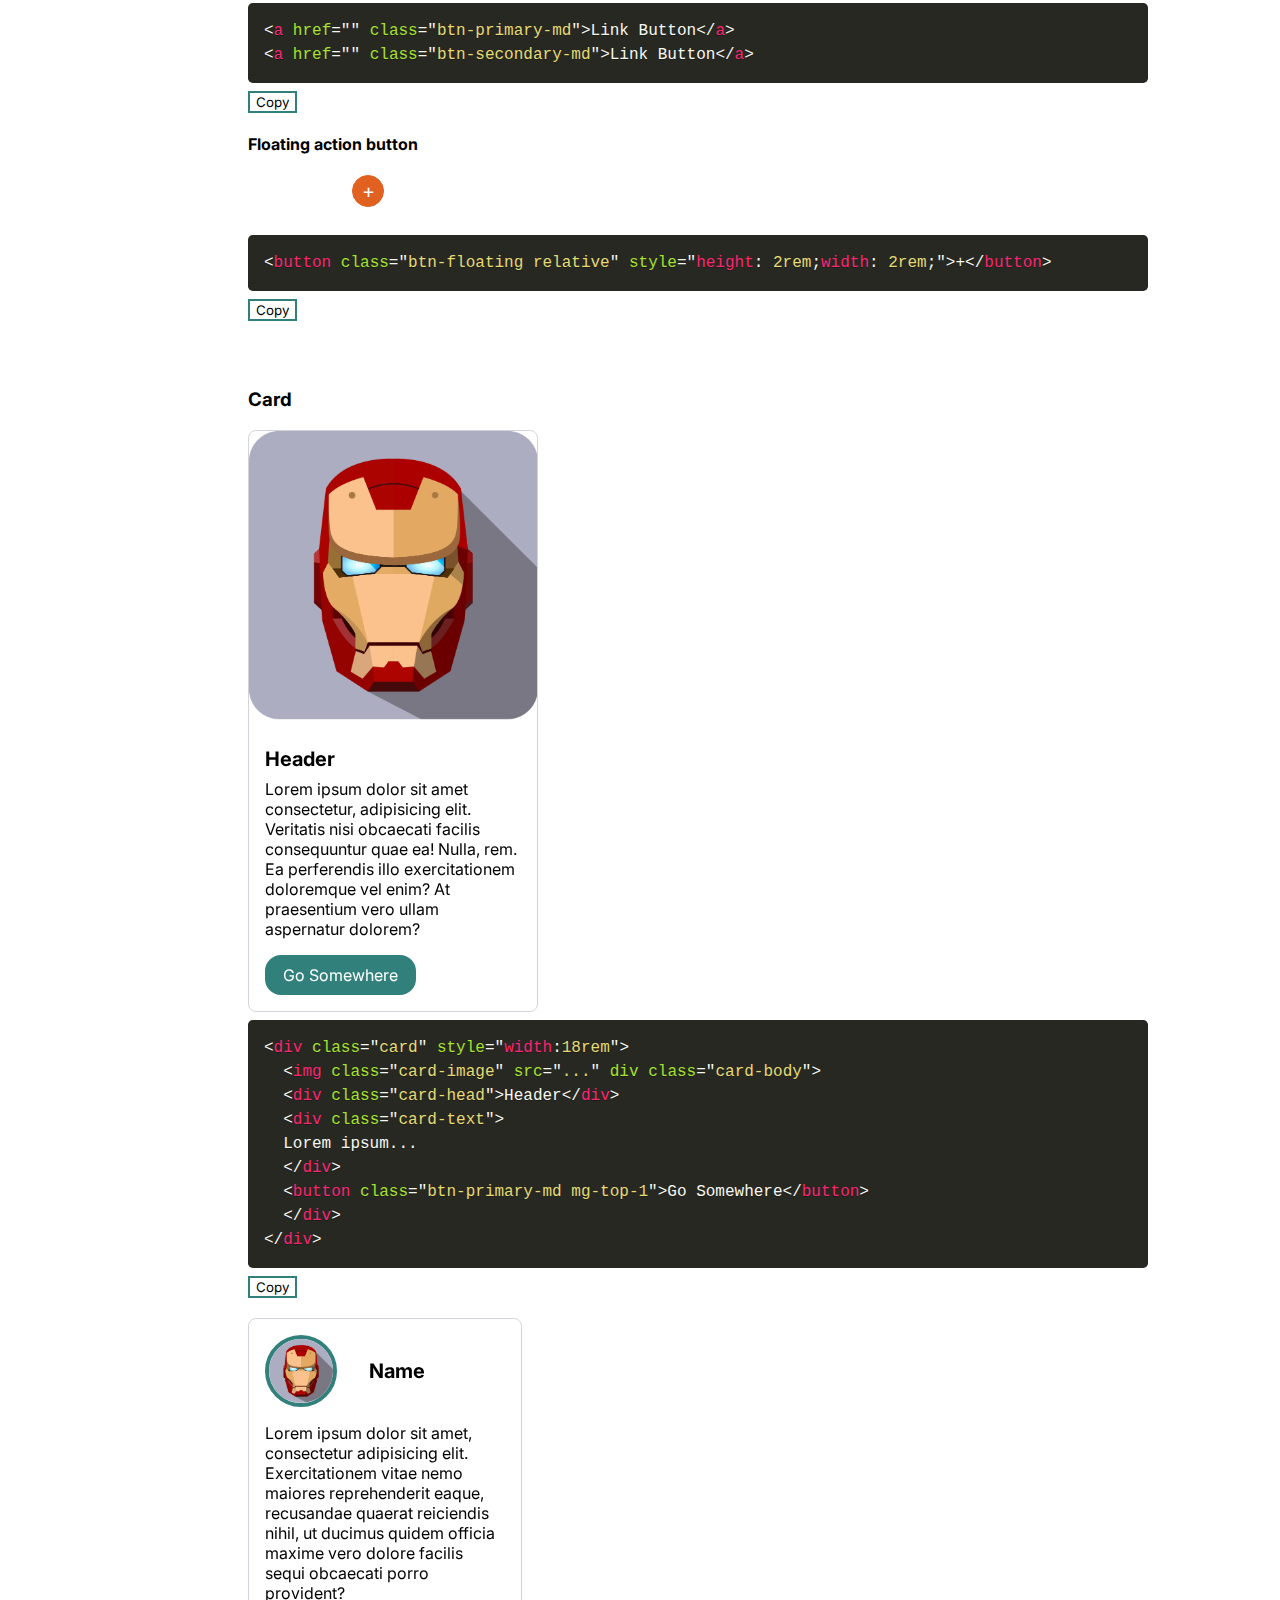
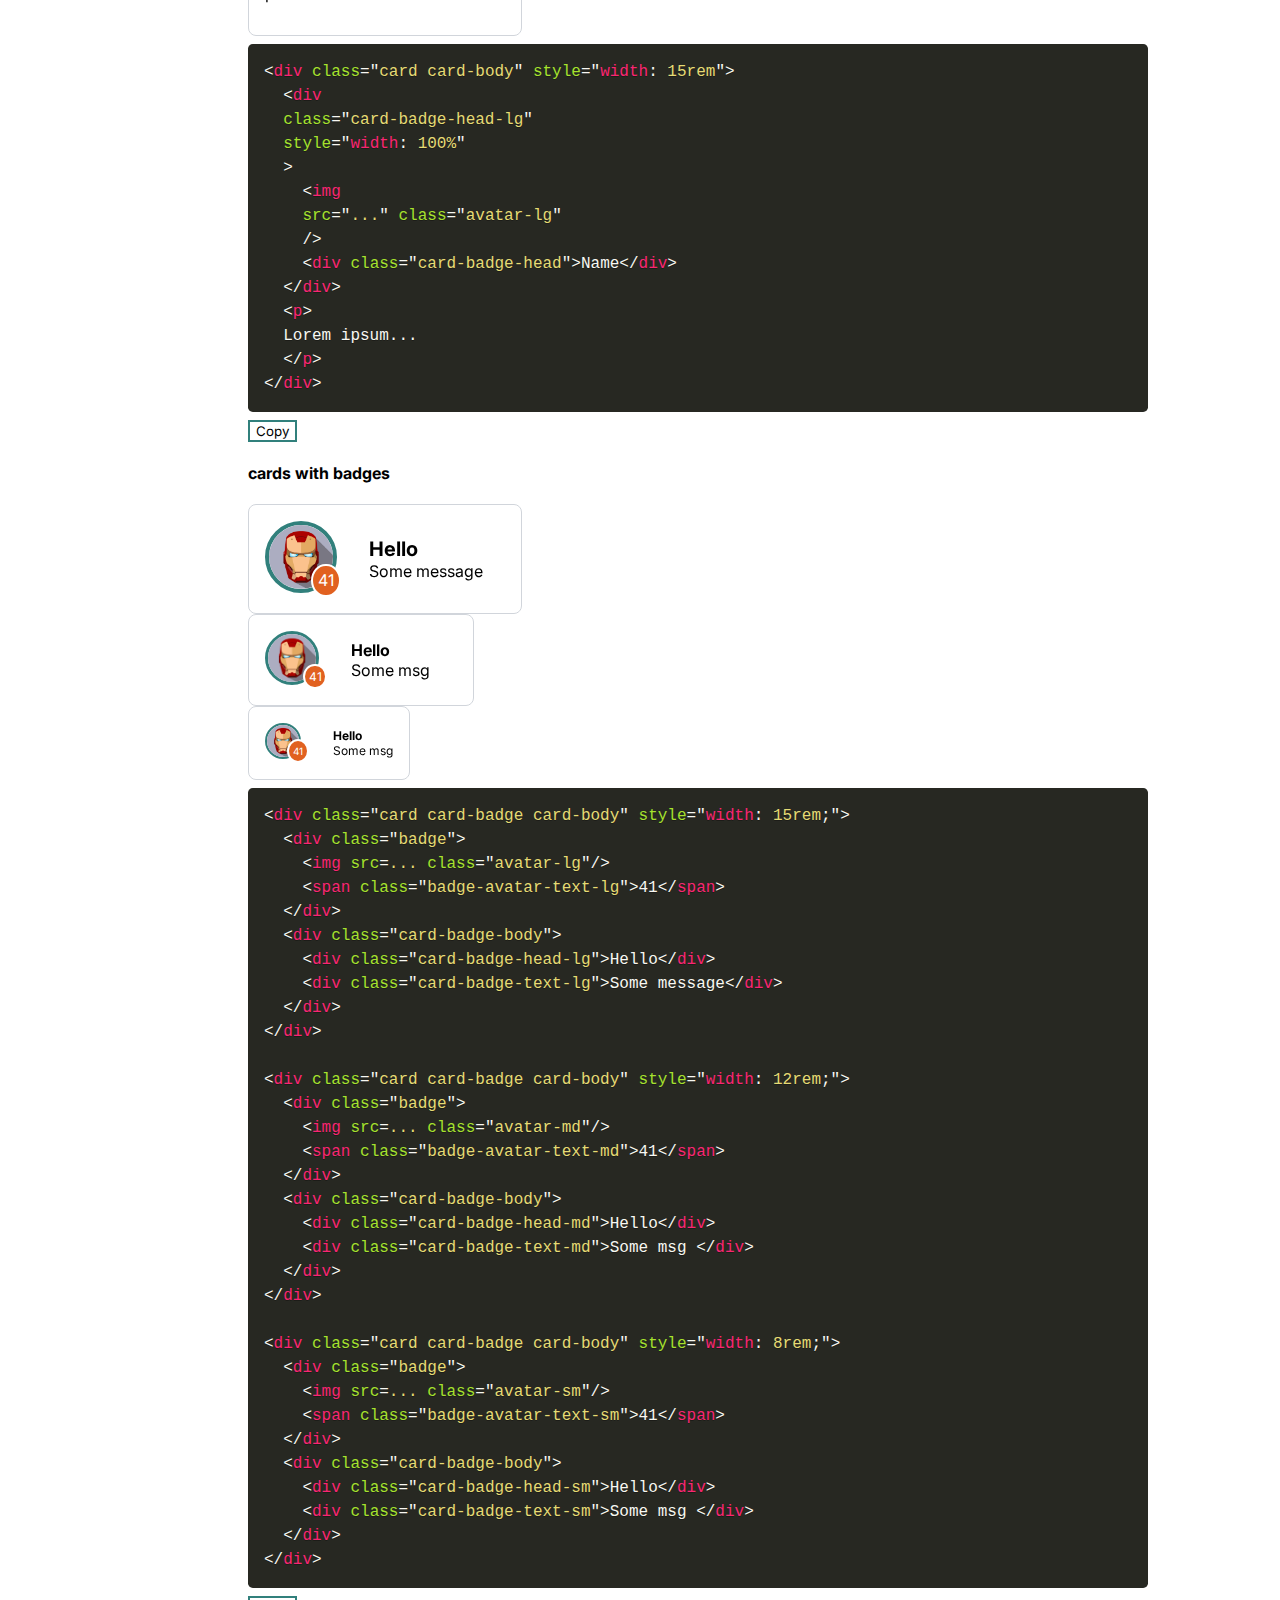
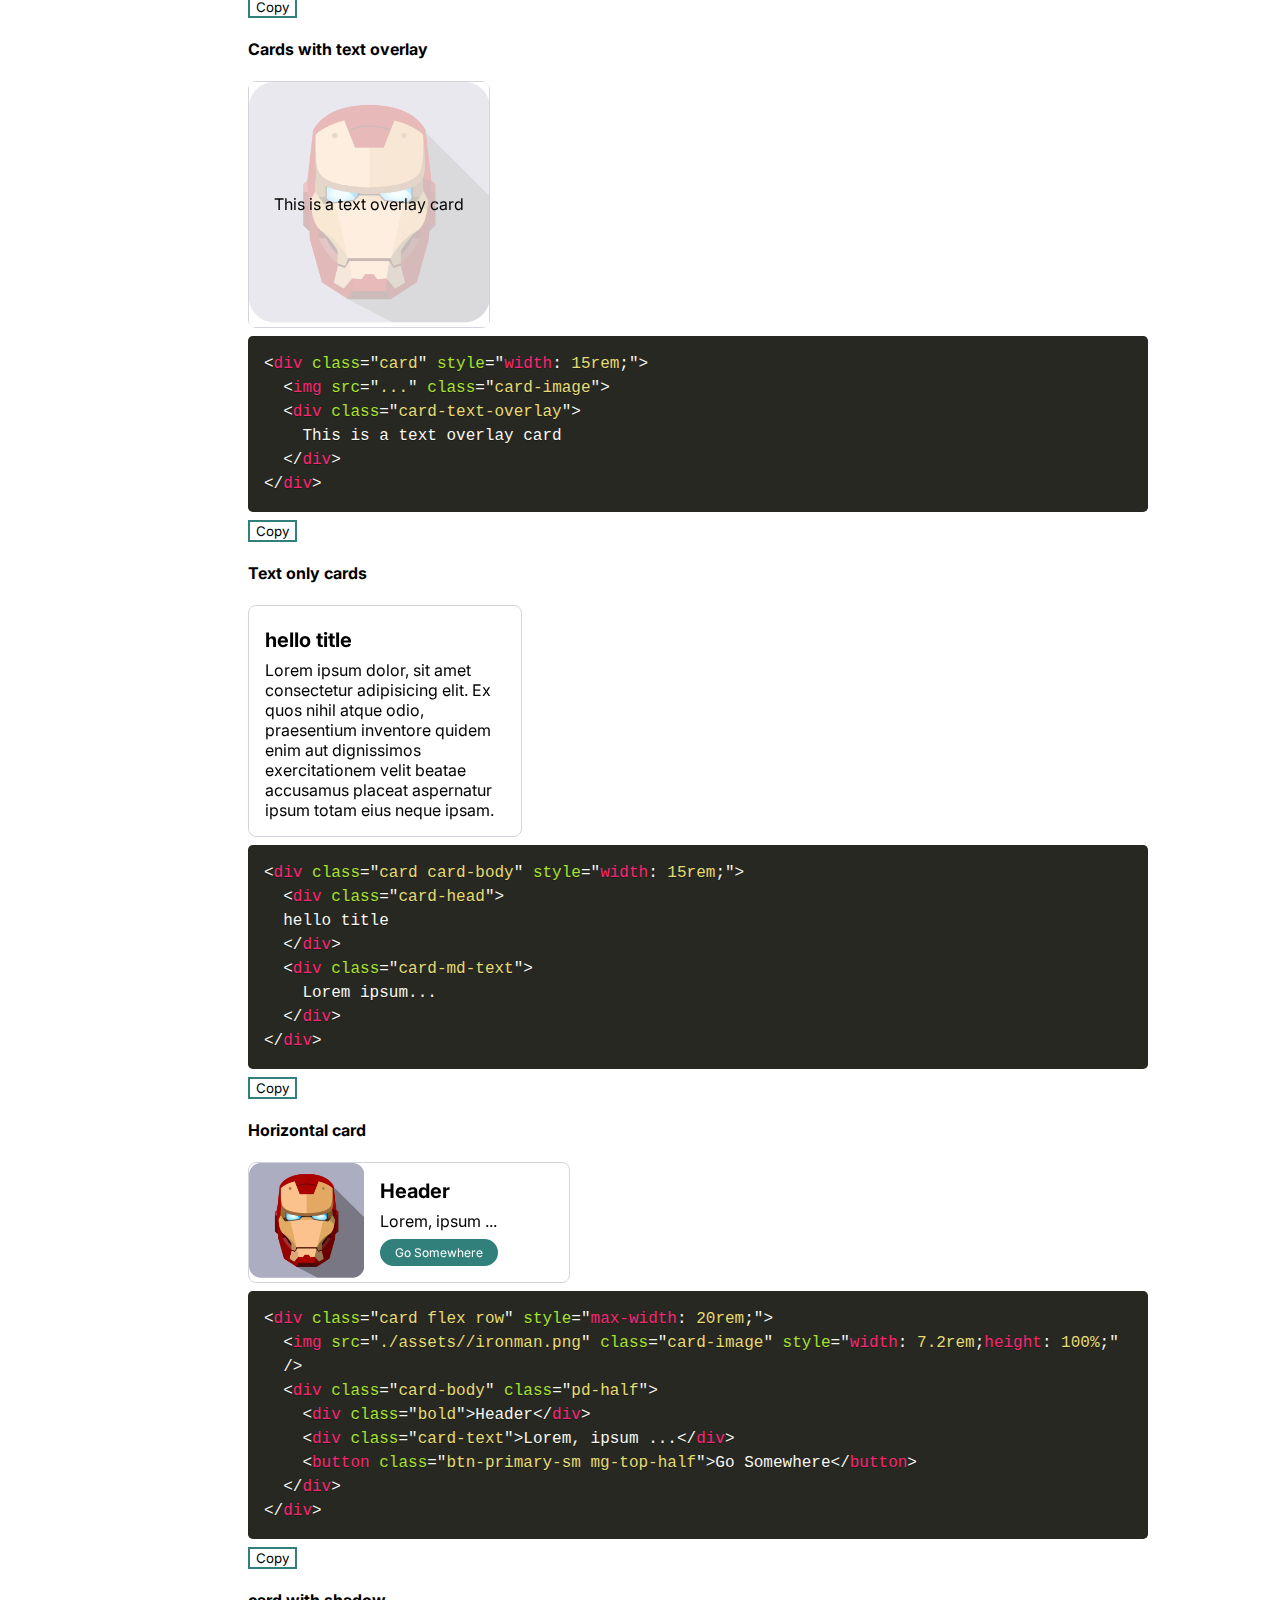
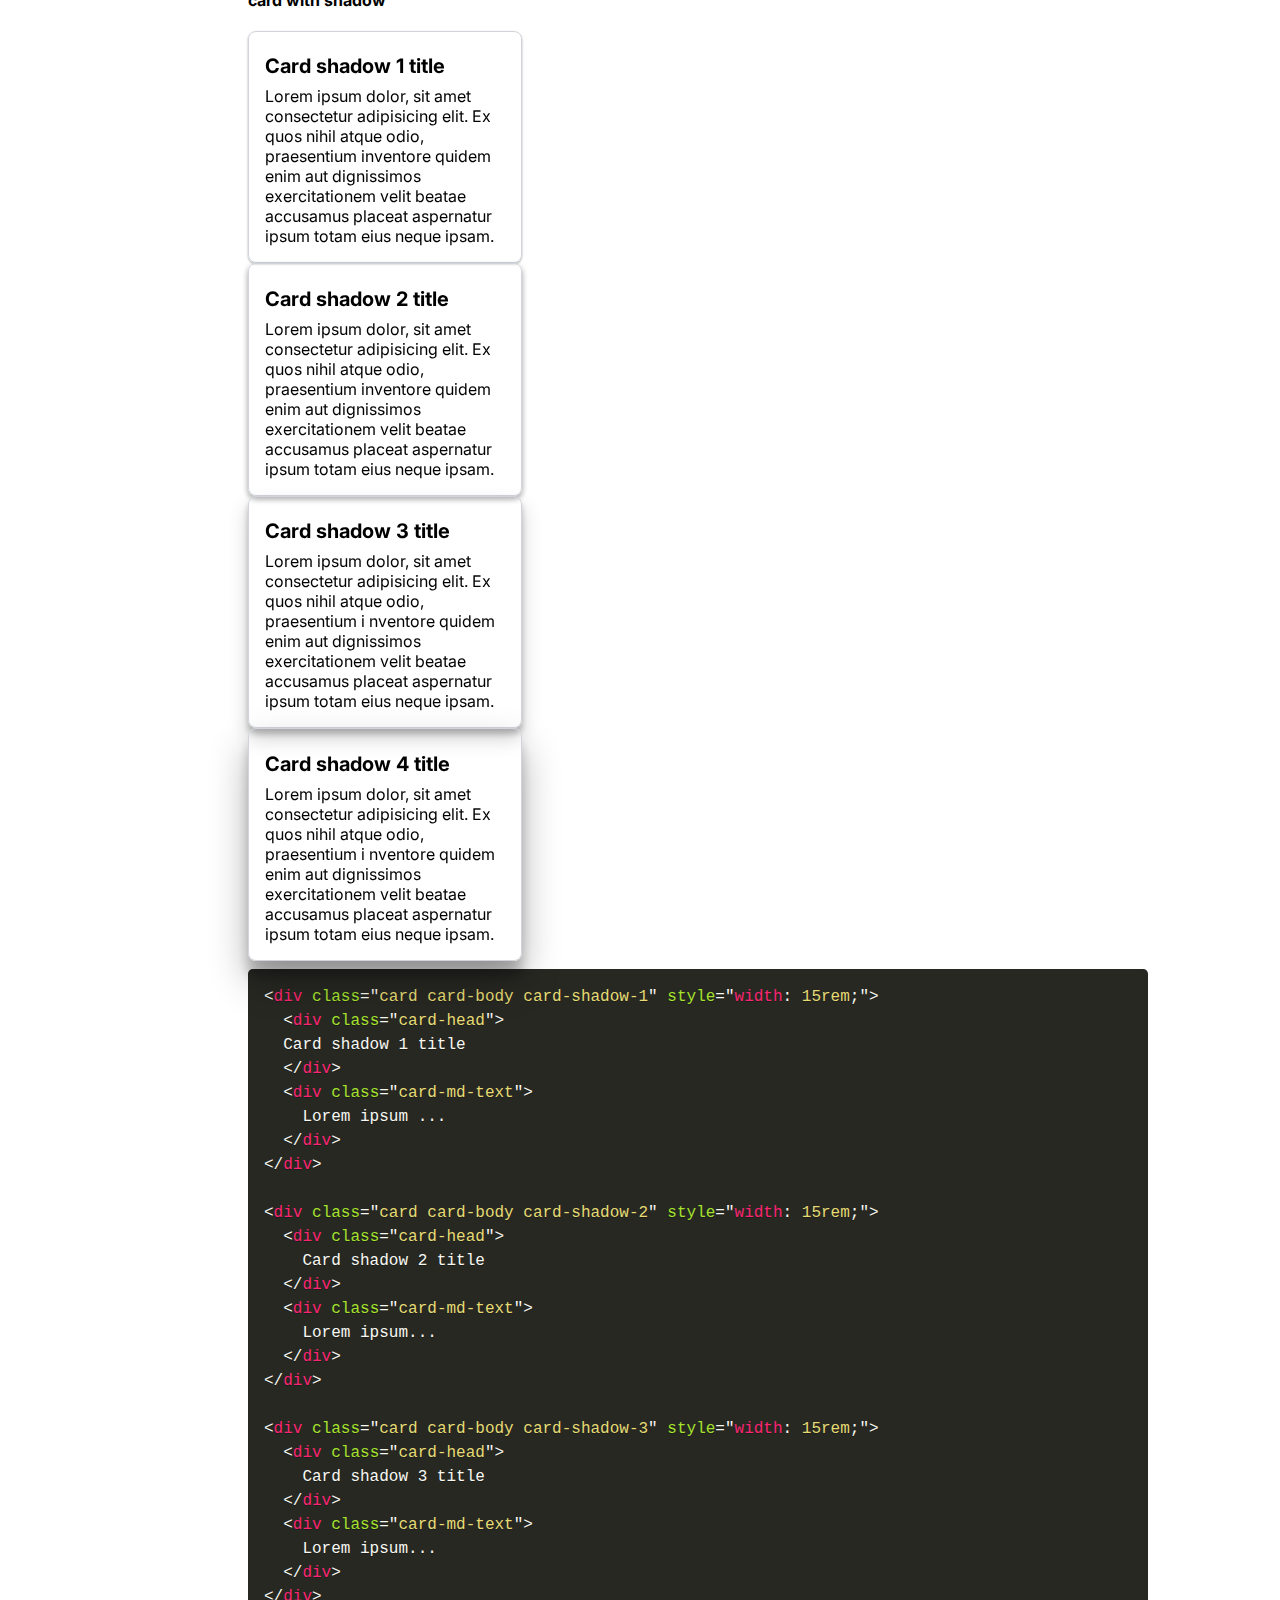
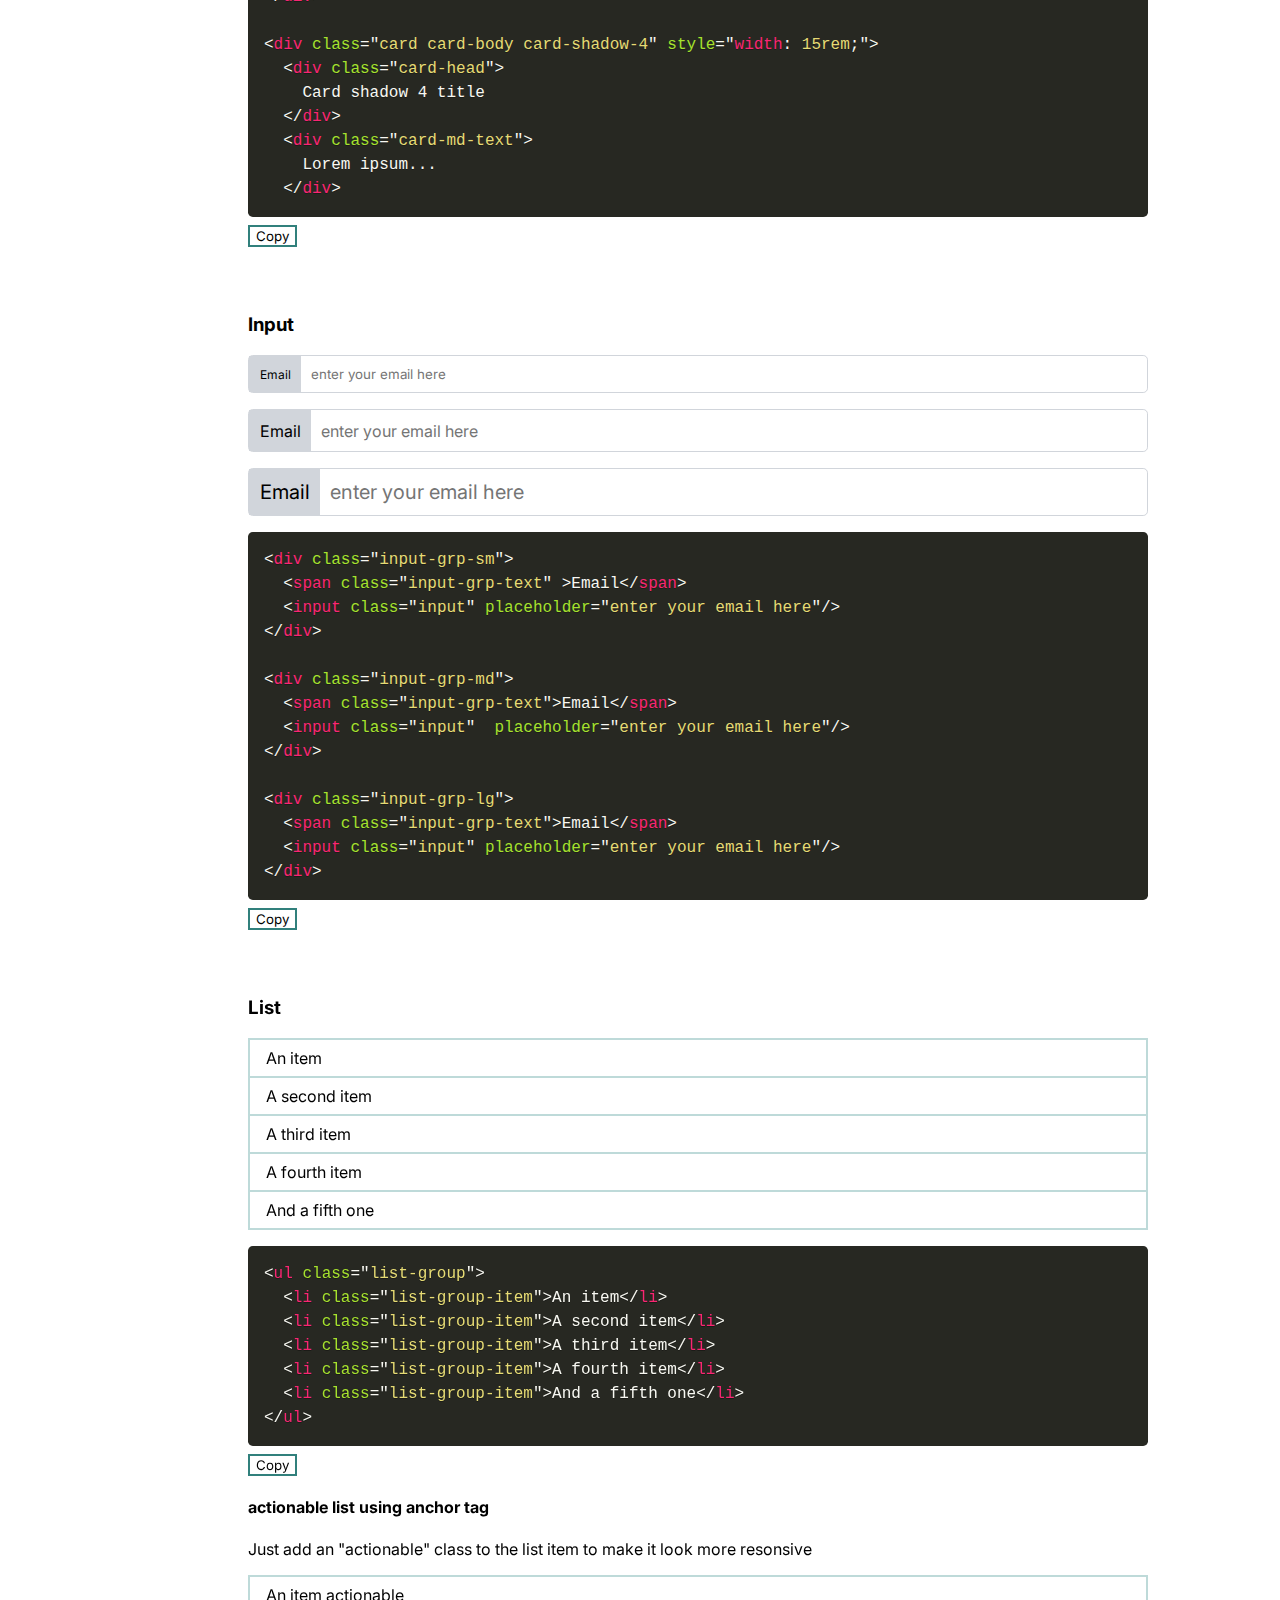
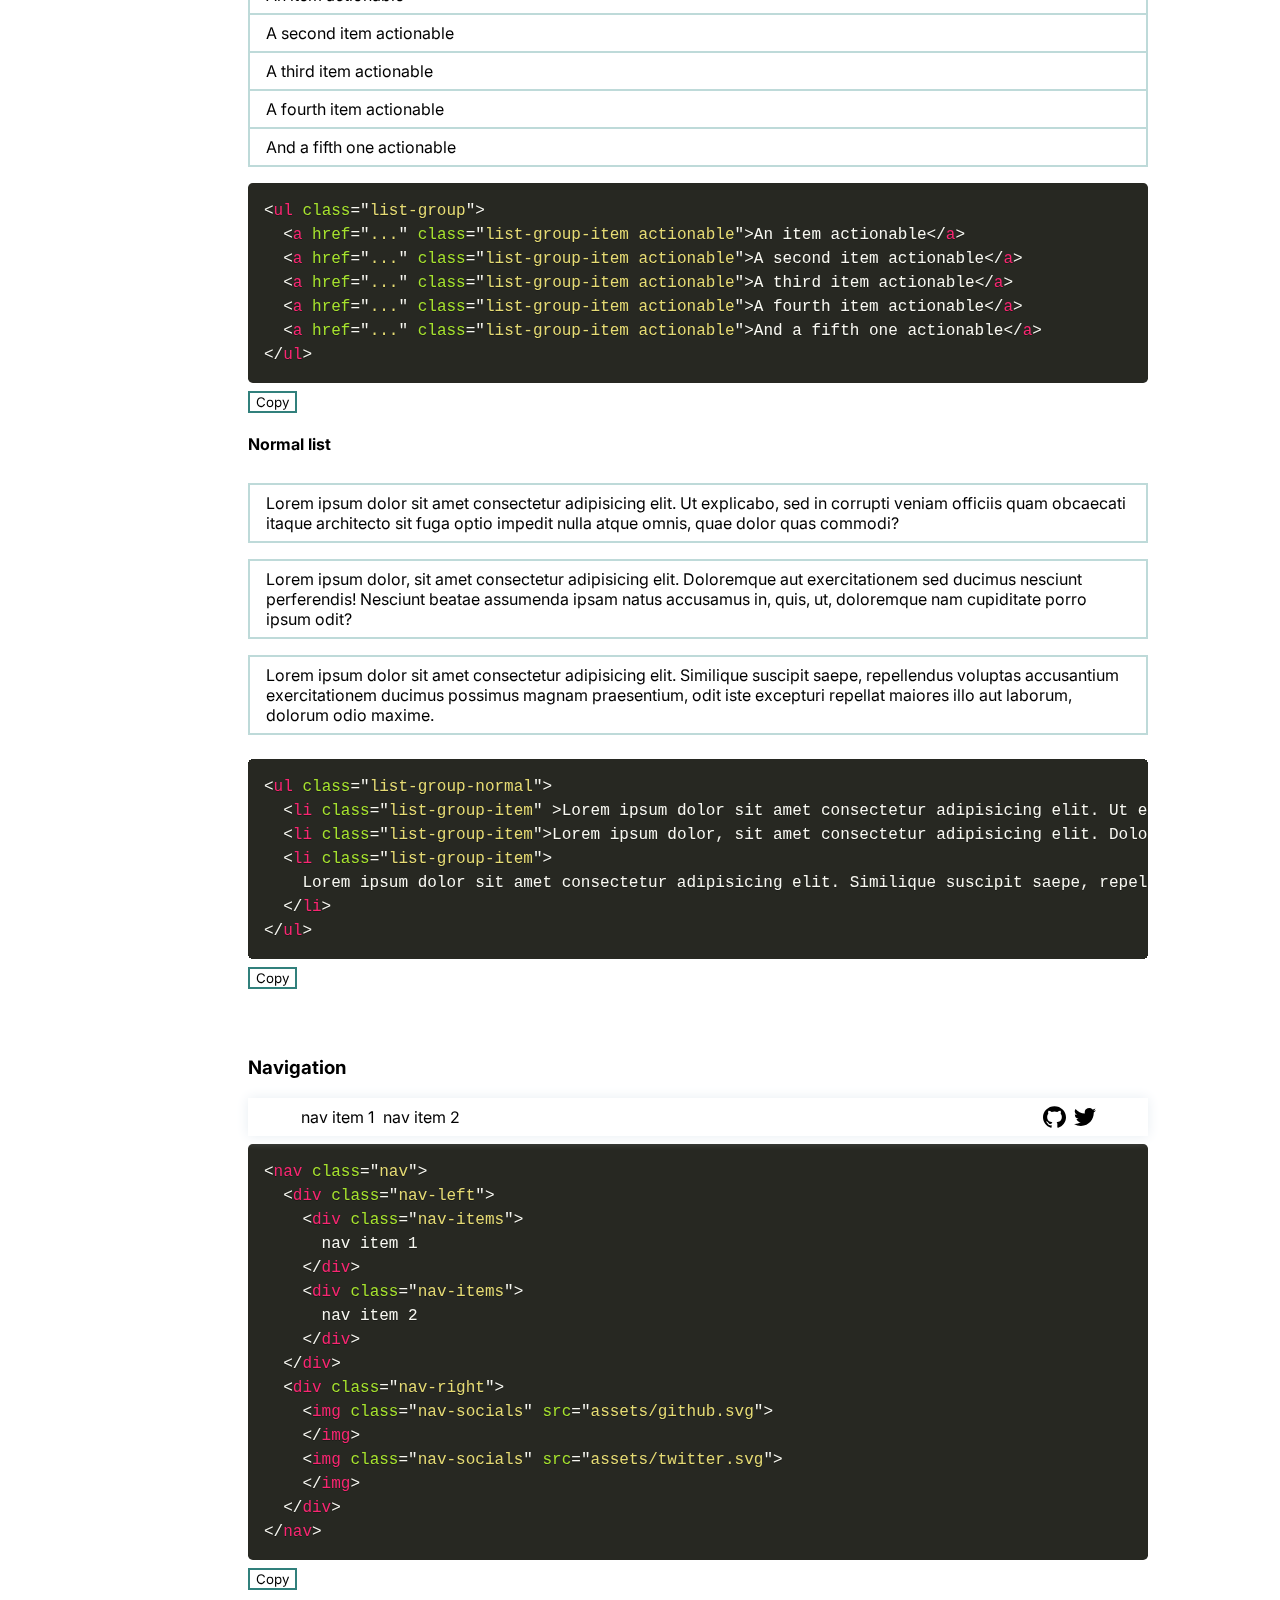
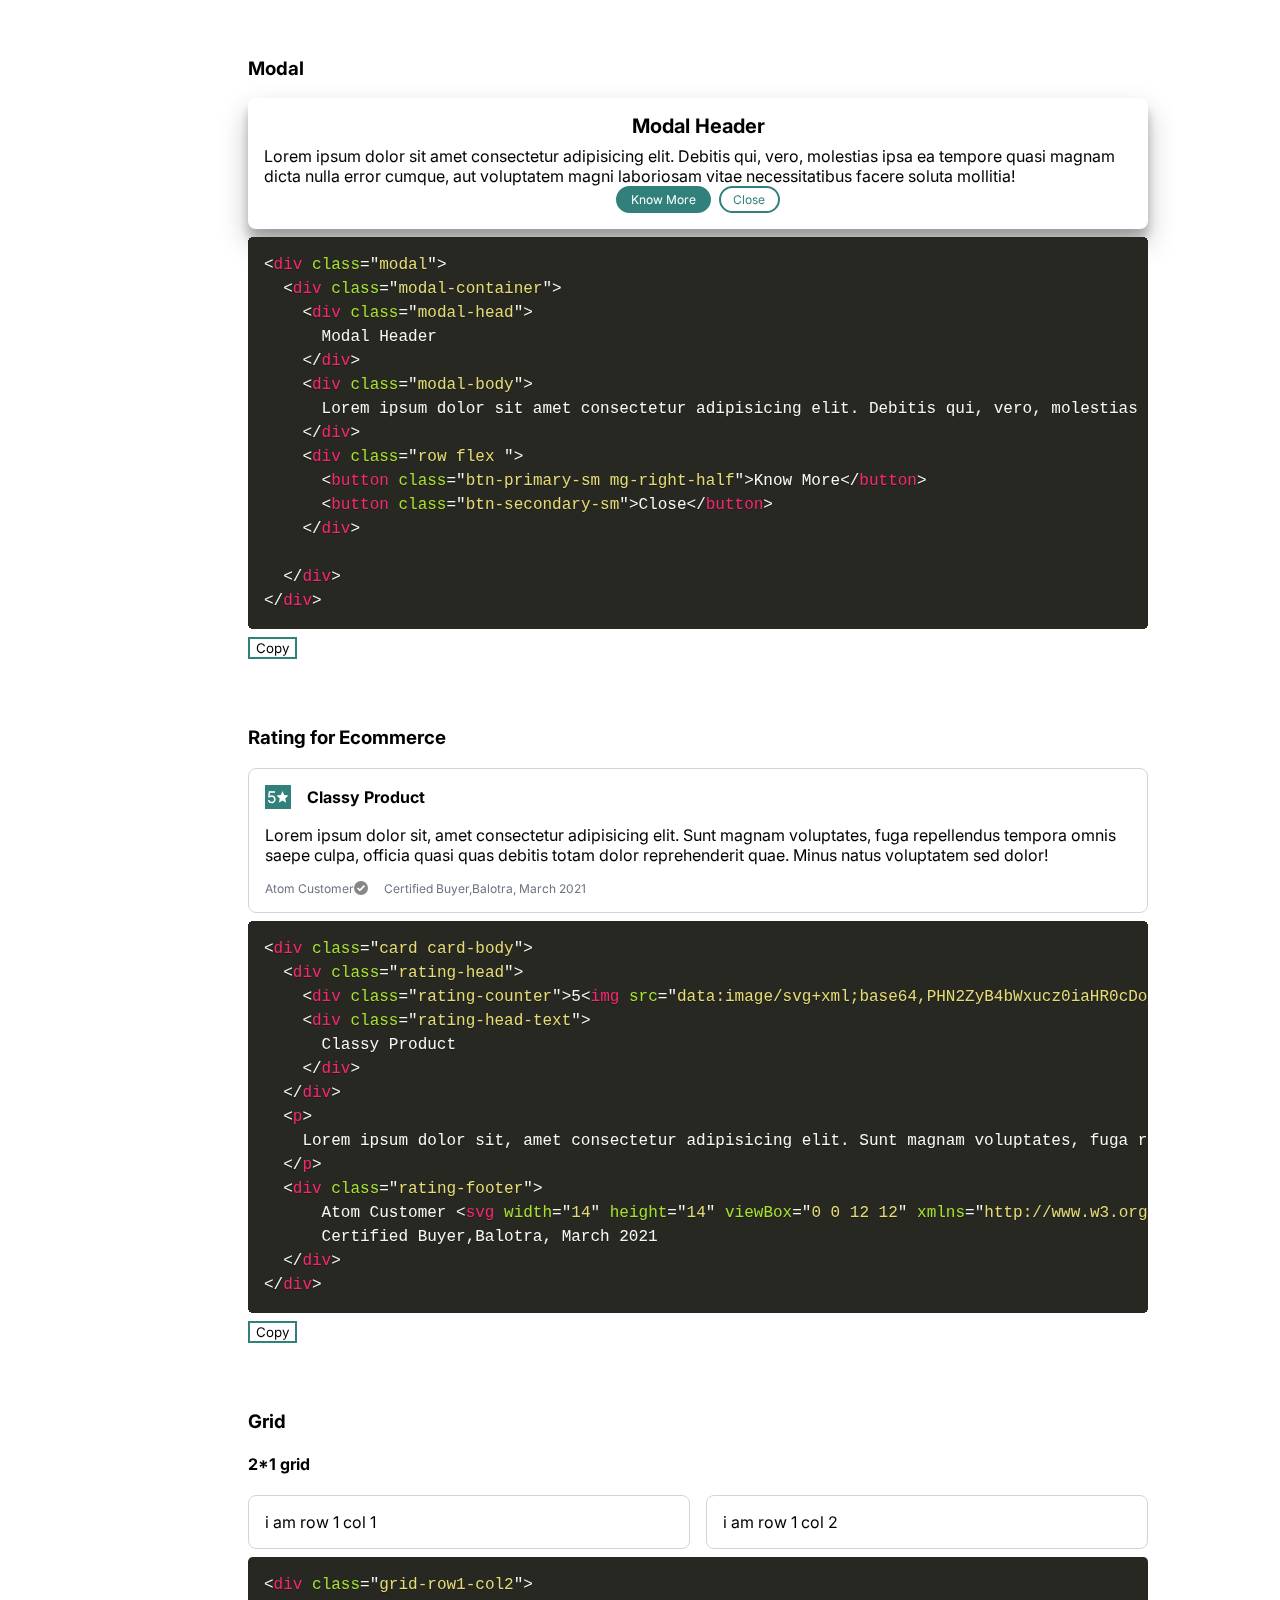
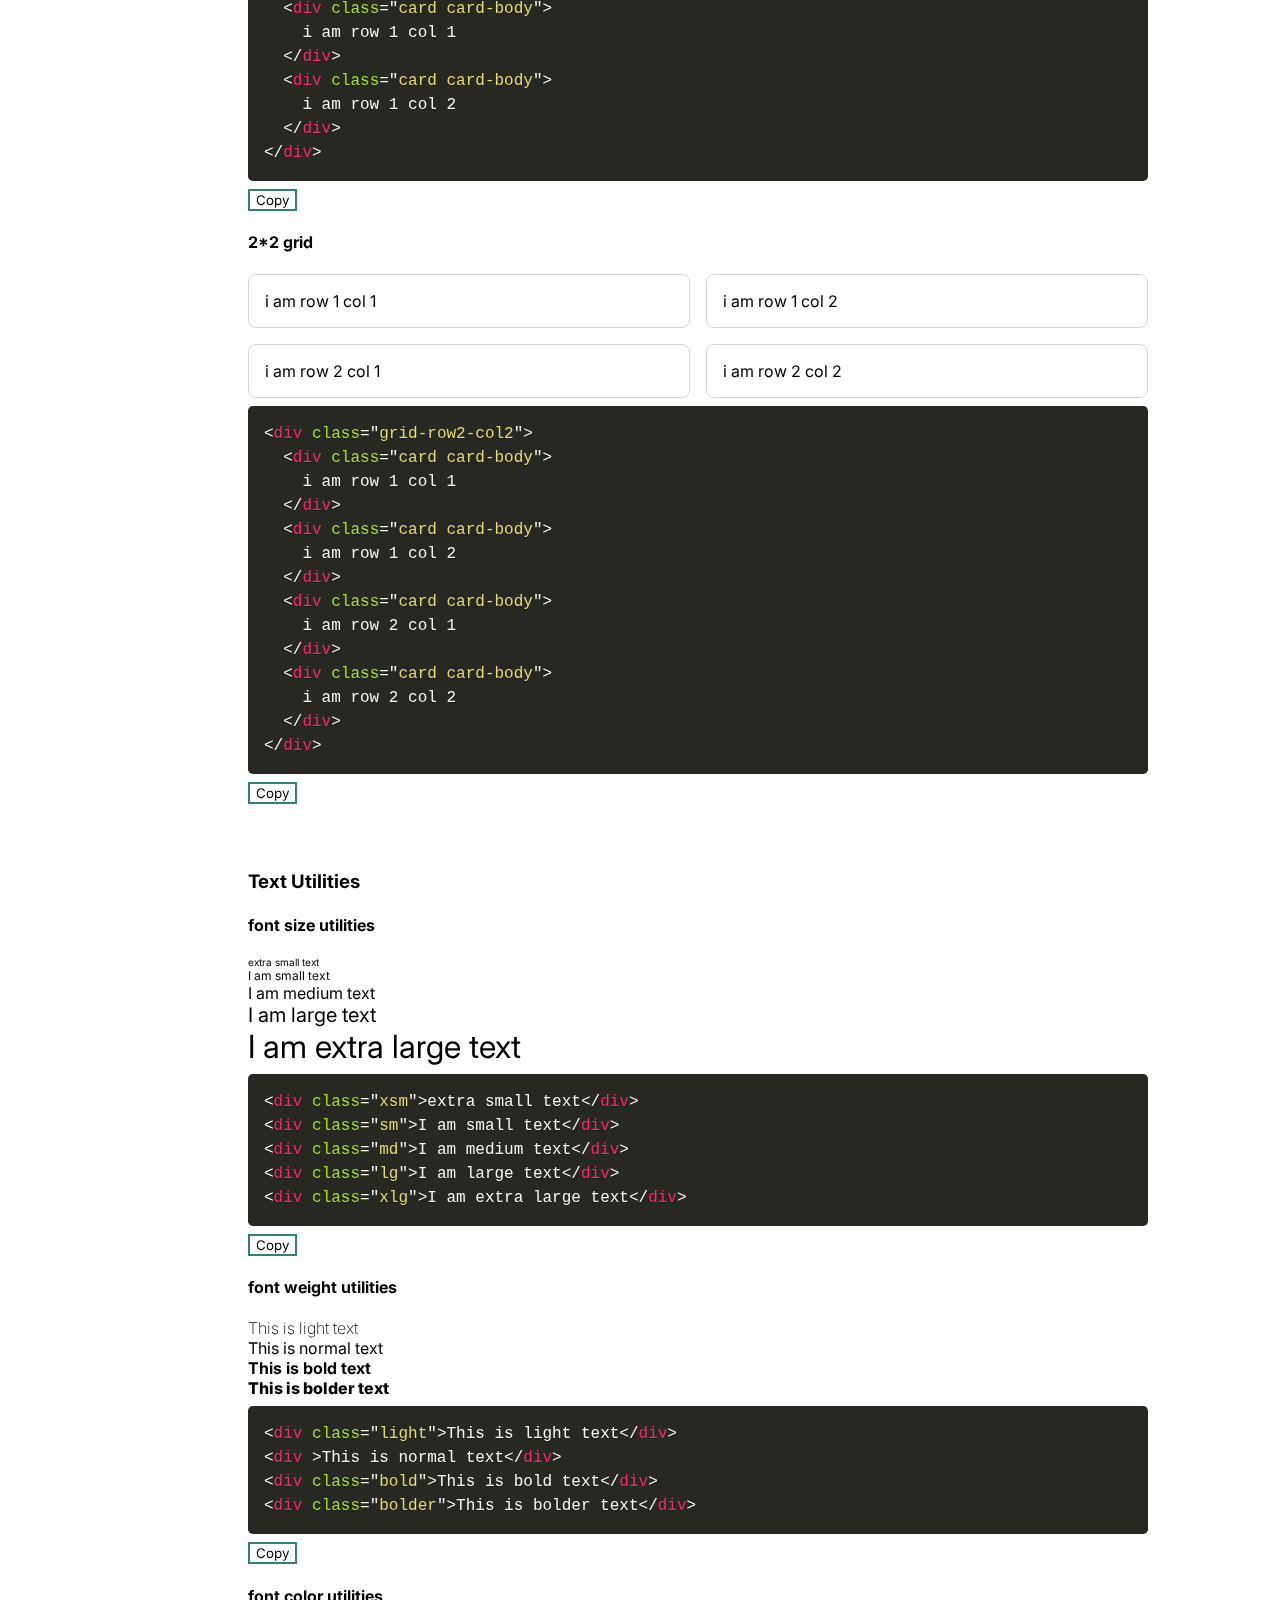
==== commit ec223d02: "nav right padding" ====
--- a/index.html
+++ b/index.html
@@ -22,7 +22,7 @@
         <!-- <span class="nav-items nav-item-active">Docs</span> -->
       </div>
       
-      <div class="nav-right">
+      <div class="nav-right docs-responsive-2" >
         <a href="https://github.com/amansethi00/avikrit"><img src="./assets/github.svg" class="nav-socials"></a>
         <a class="nav-socials"  href="https://twitter.com/amansethi00" ><img src="./assets/twitter.svg" class="nav-socials">  </a>
       </div>
--- a/index.css
+++ b/index.css
@@ -79,9 +79,15 @@
 .docs-responsive {
   padding-left: 3rem;
 }
+.docs-responsive-2 {
+  padding-right: 3rem;
+}
 @media screen and (max-width: 1020px) {
   .docs-responsive {
     padding-left: 1rem;
+  }
+  .docs-responsive-2 {
+    padding-right: 1rem;
   }
   .container {
     display: flex;
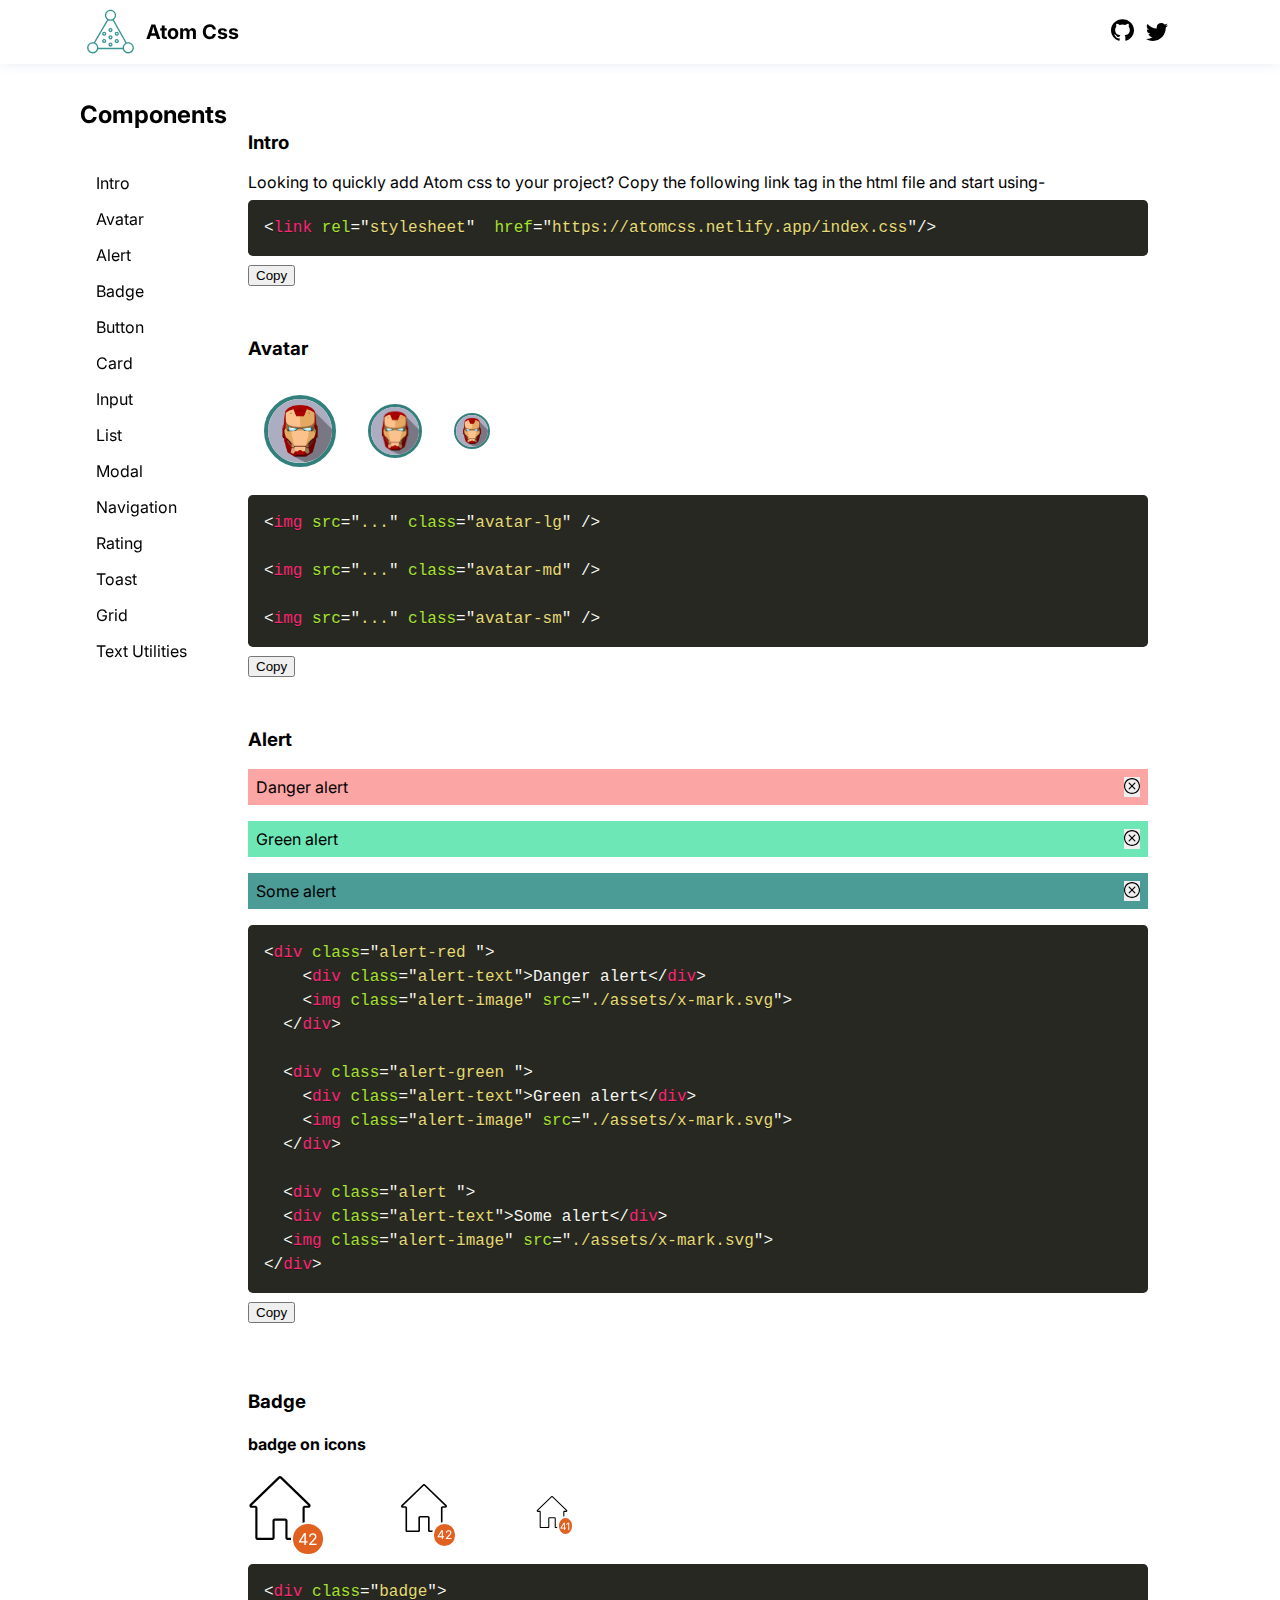
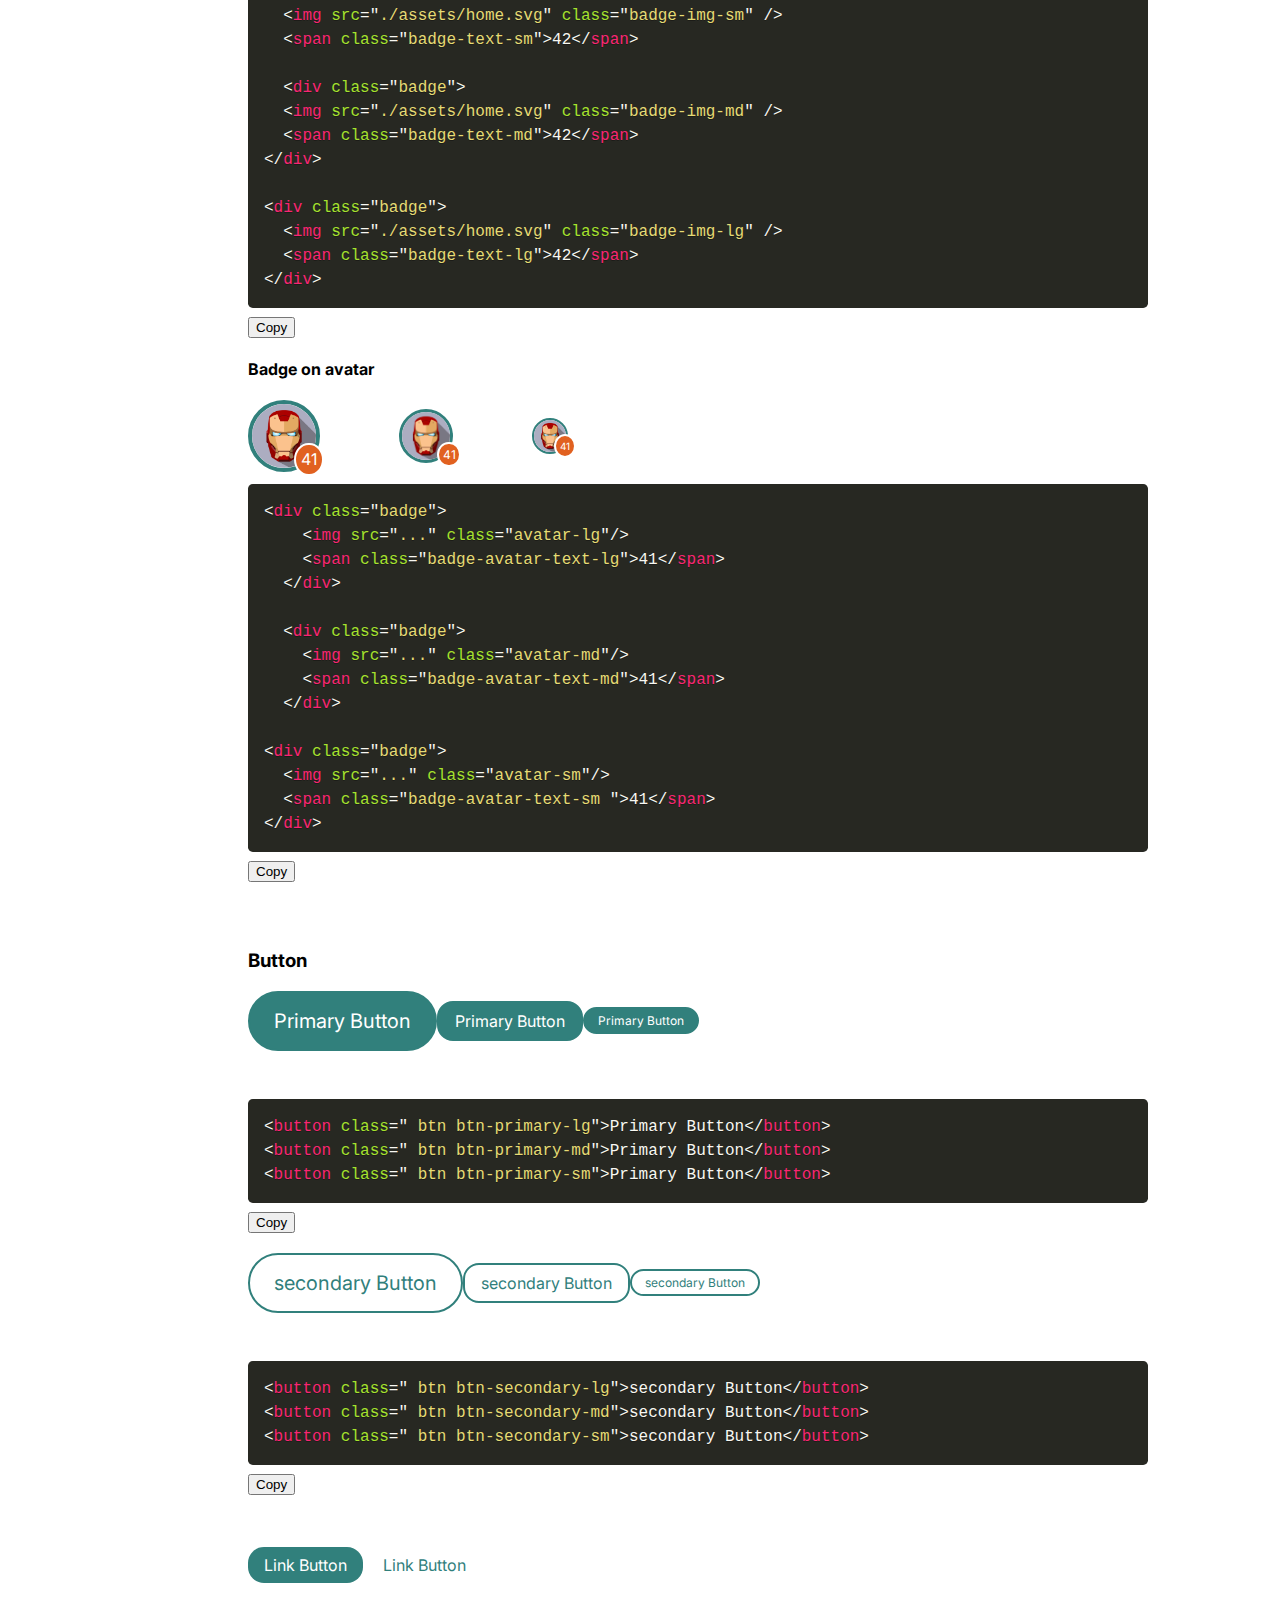
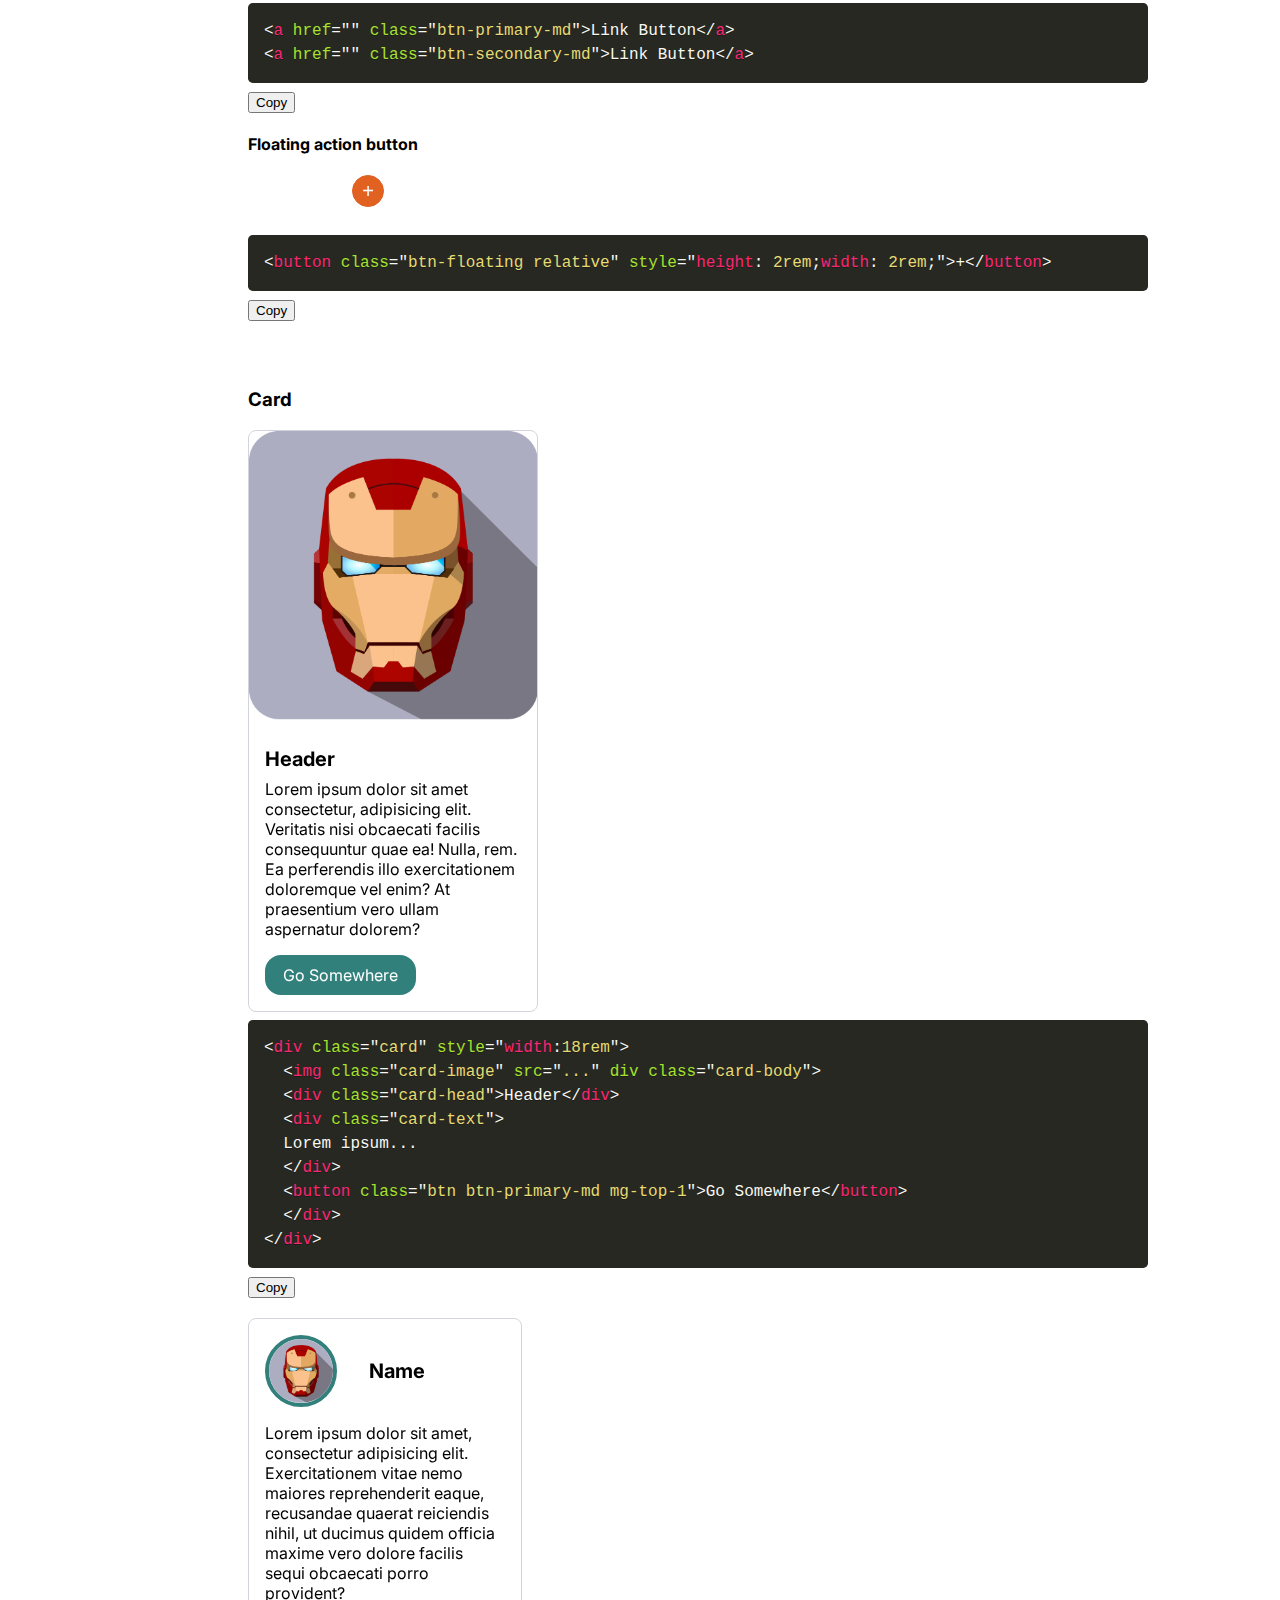
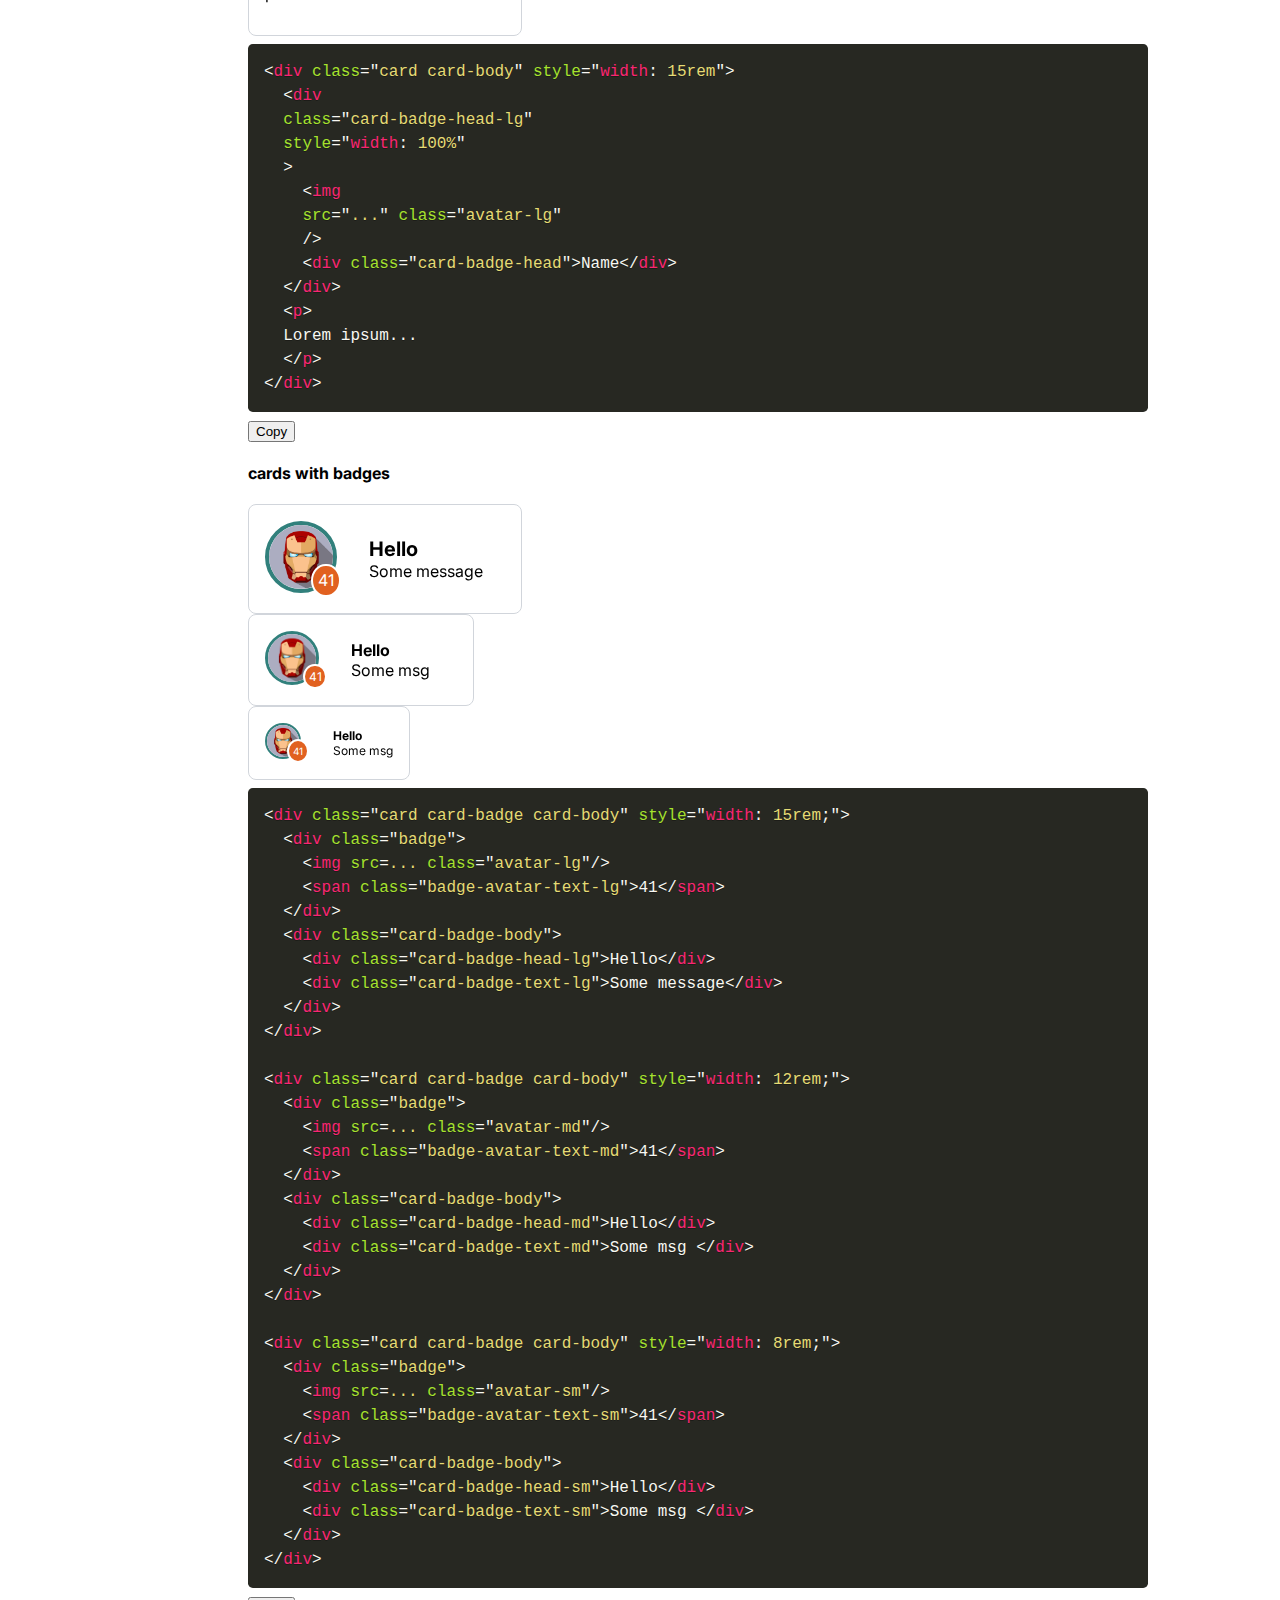
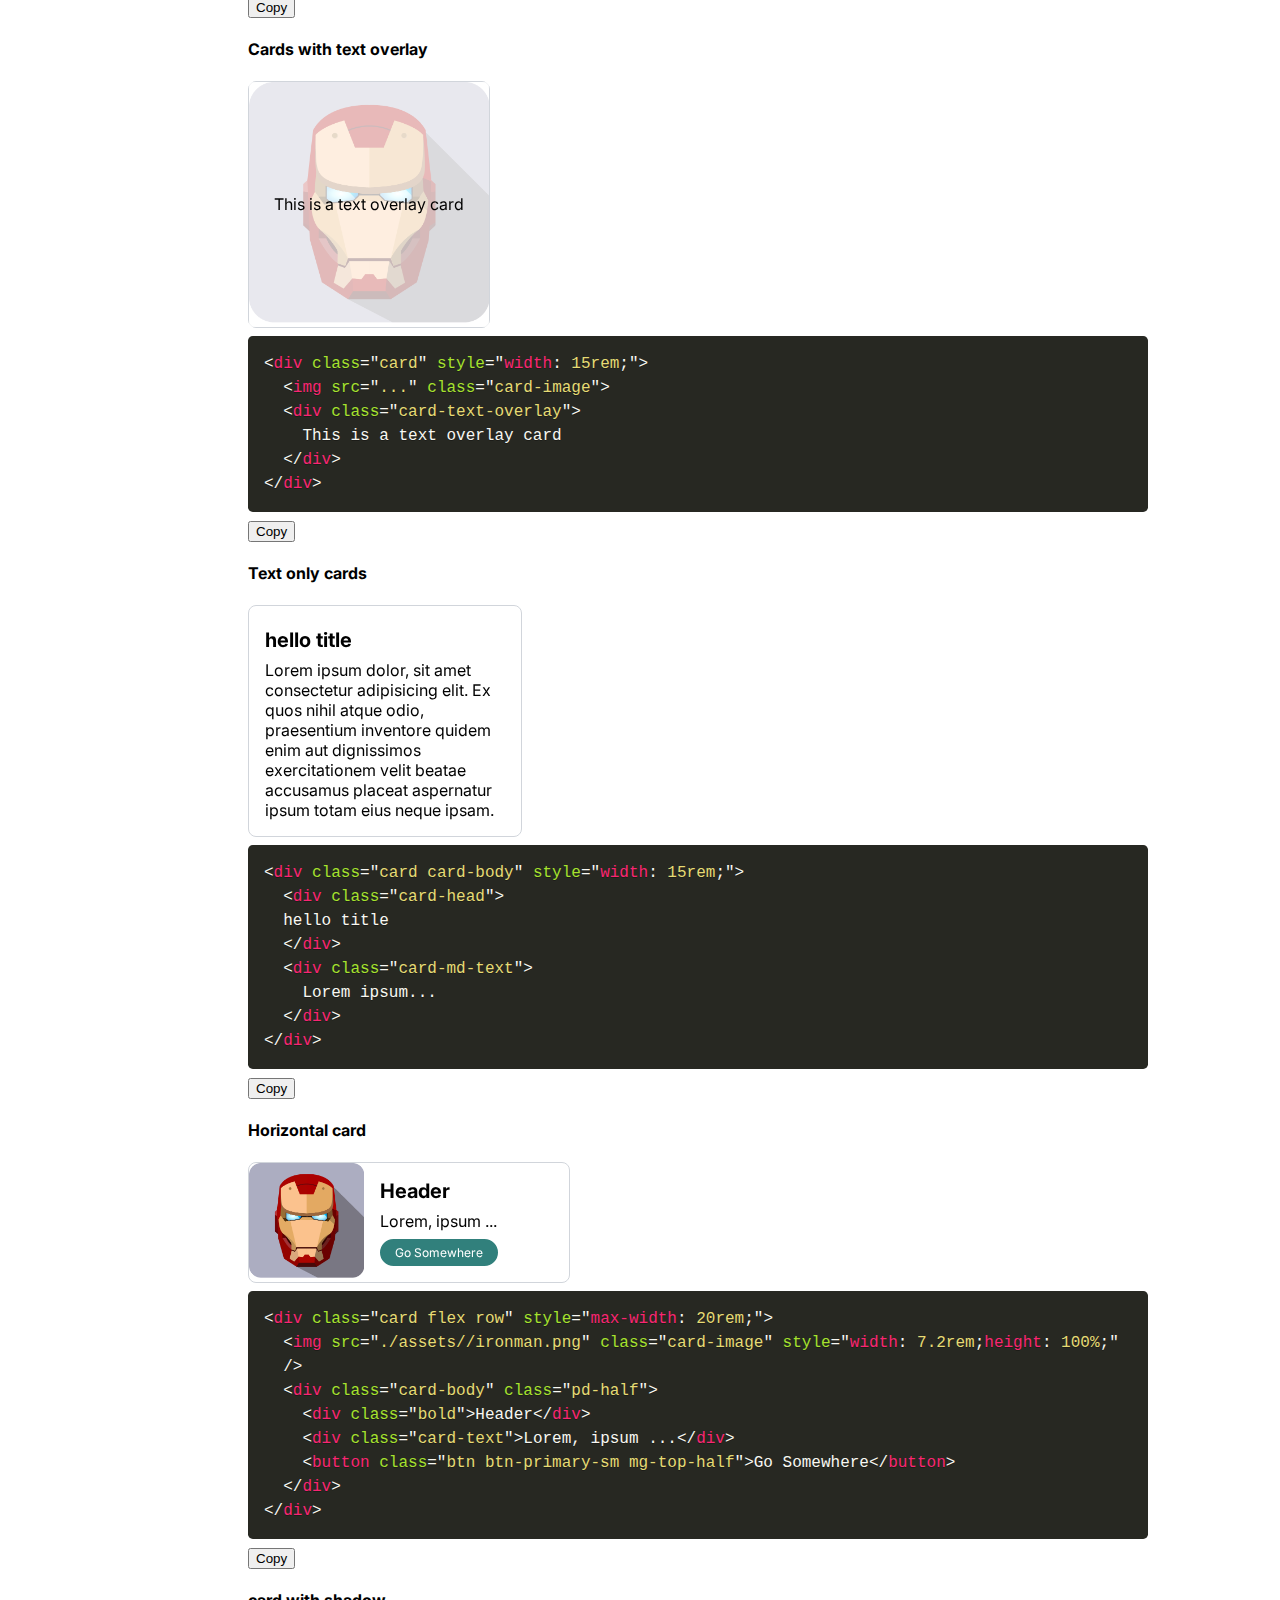
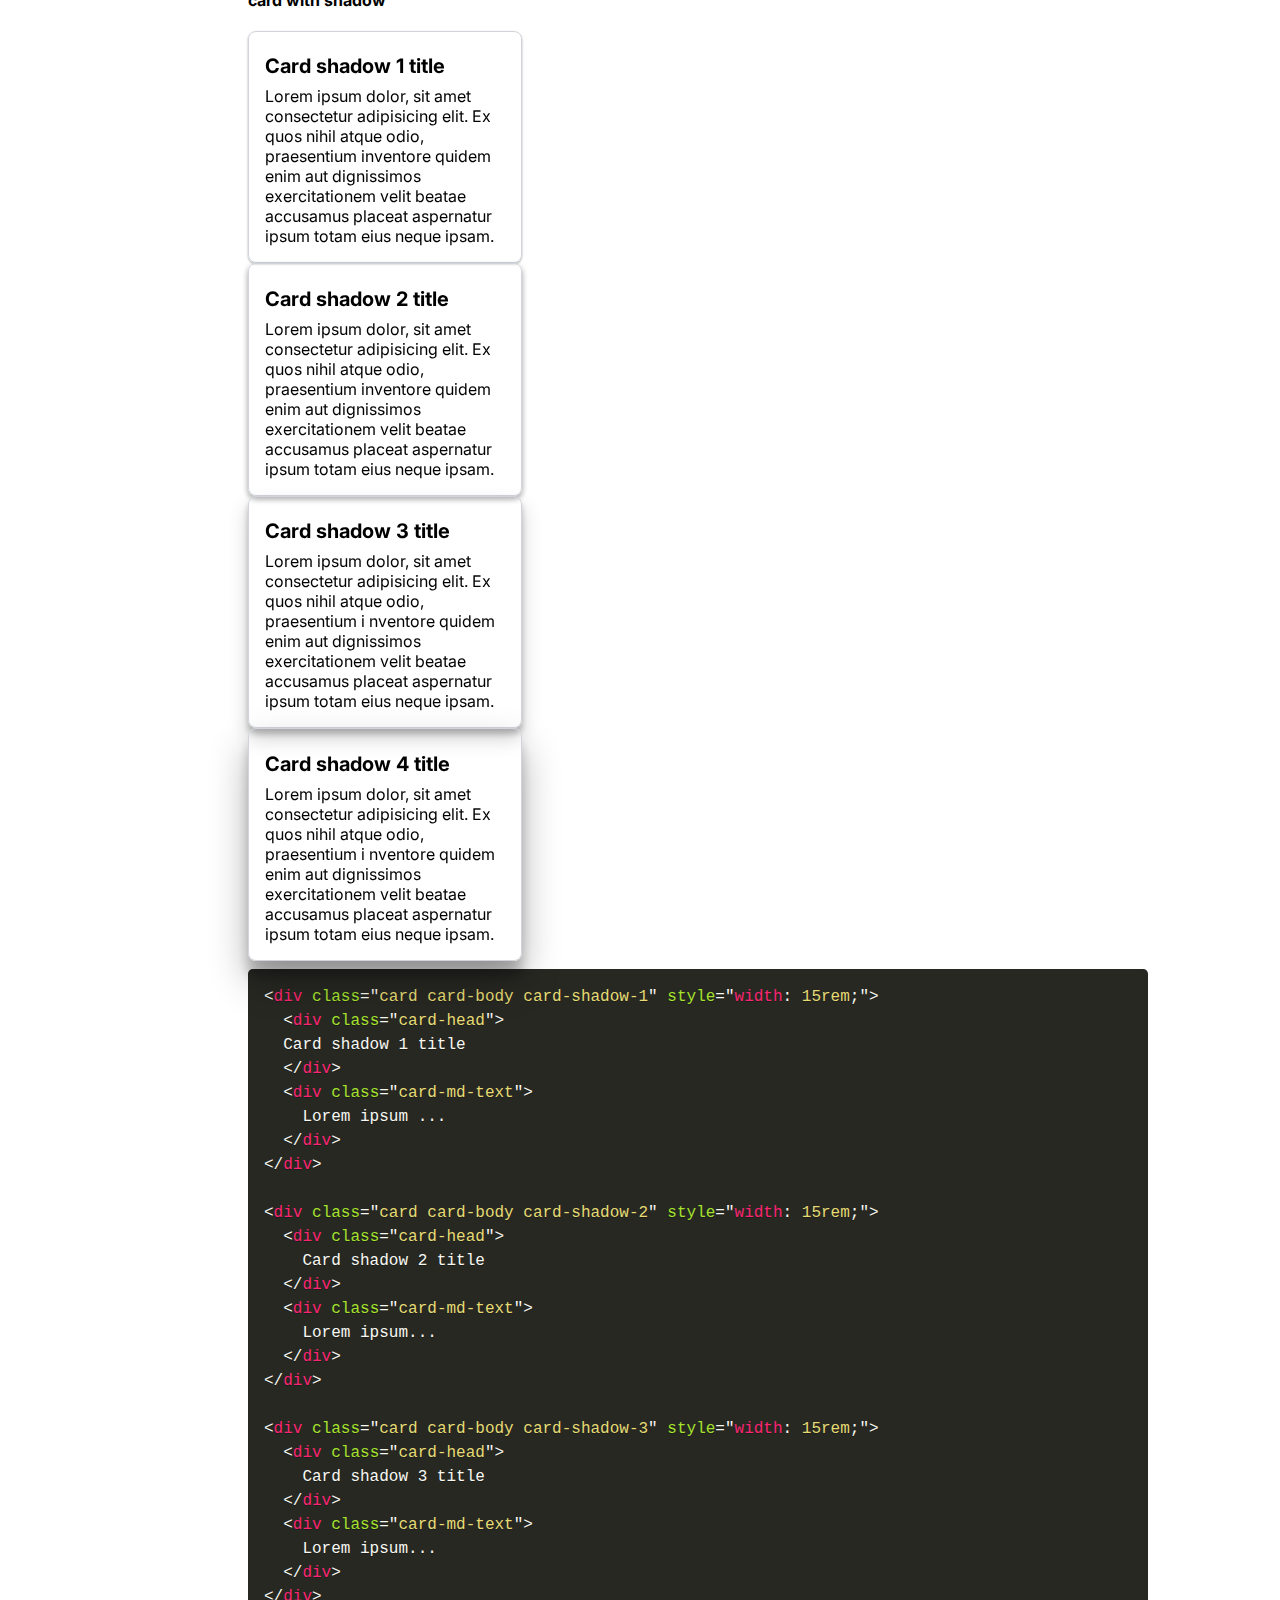
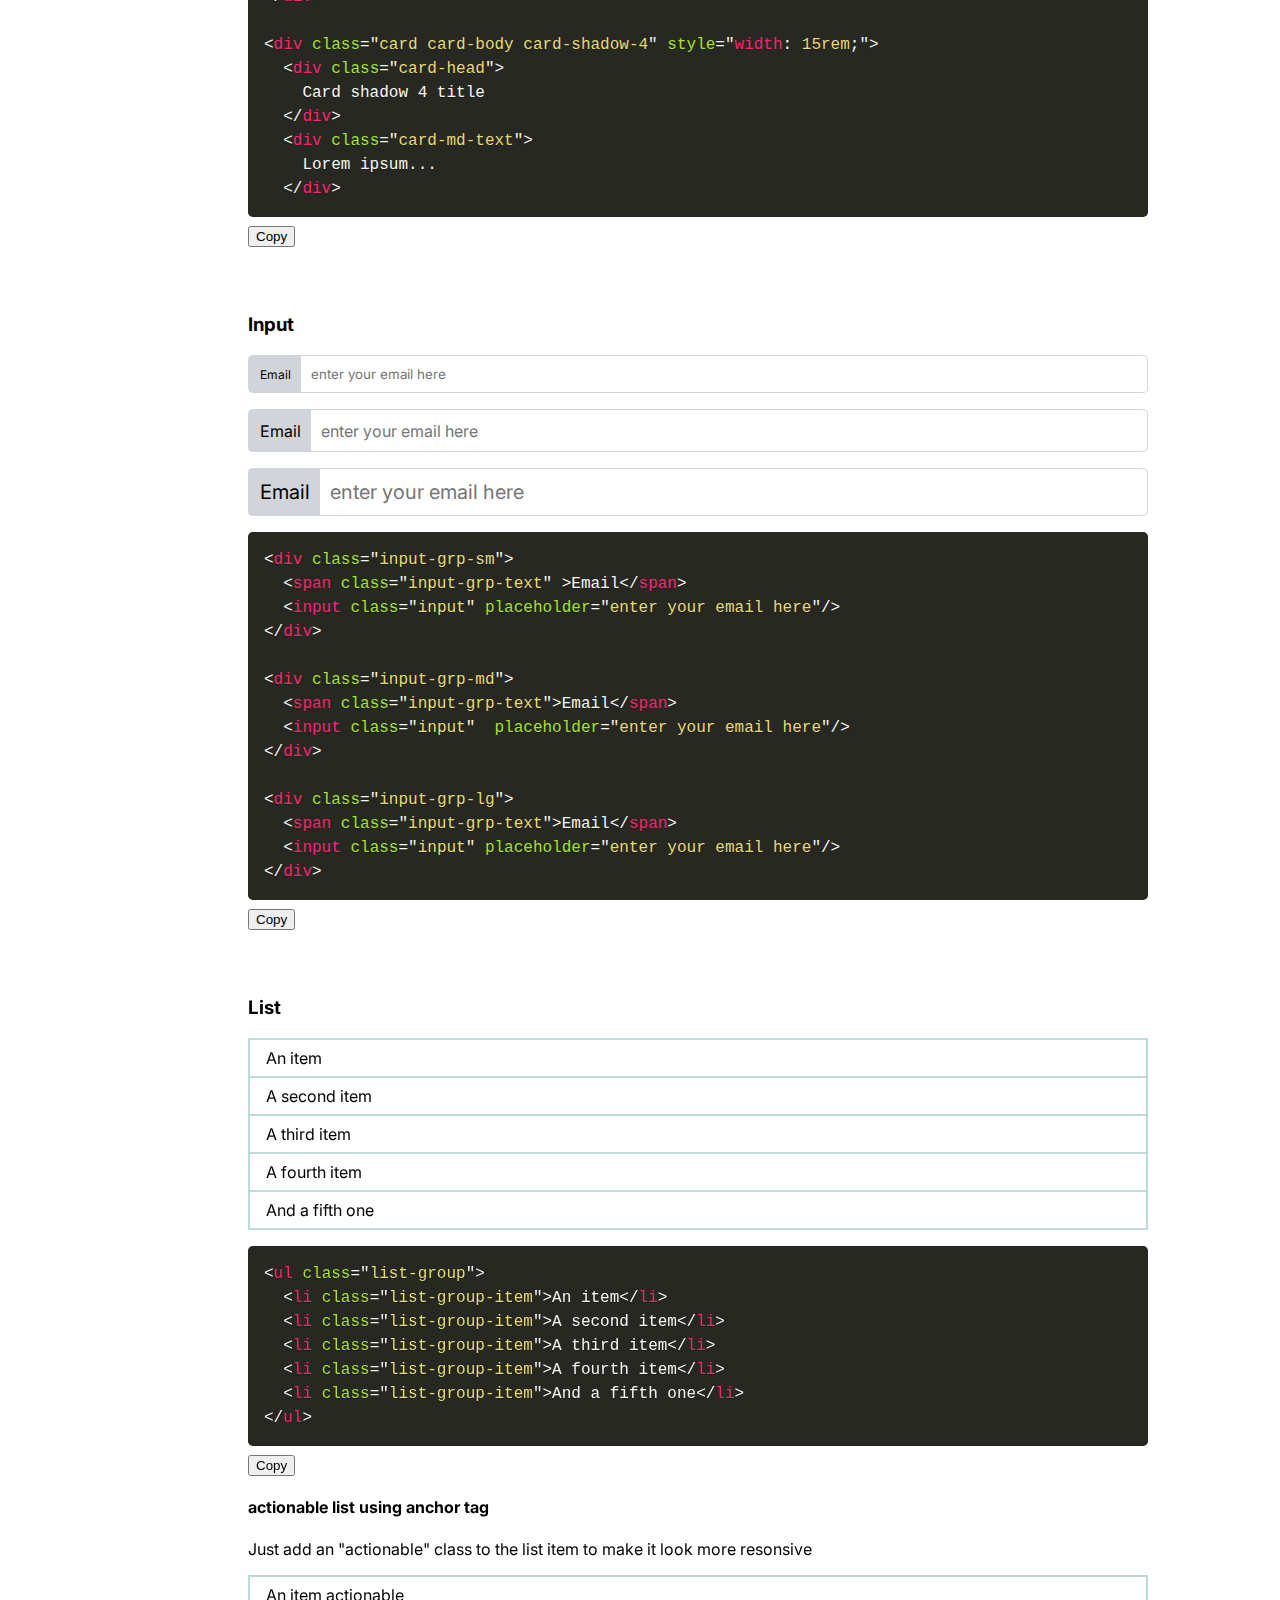
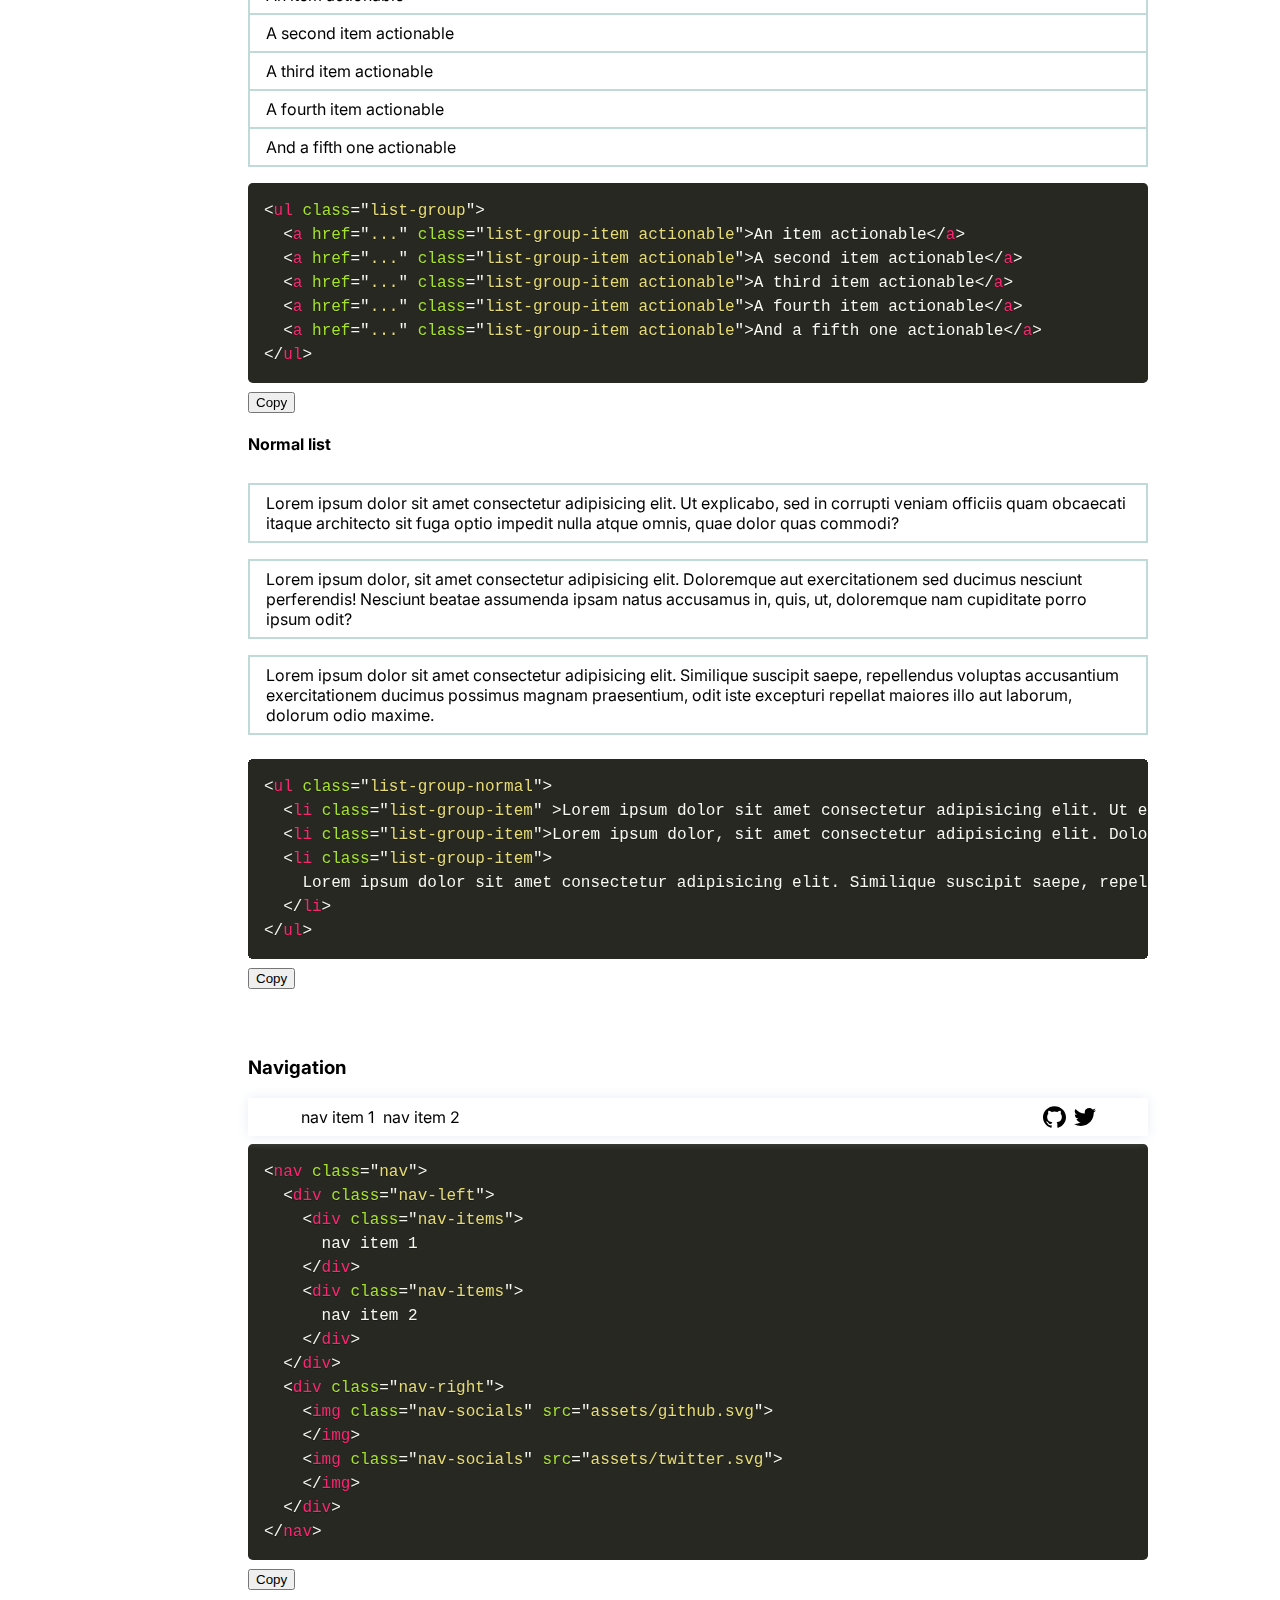
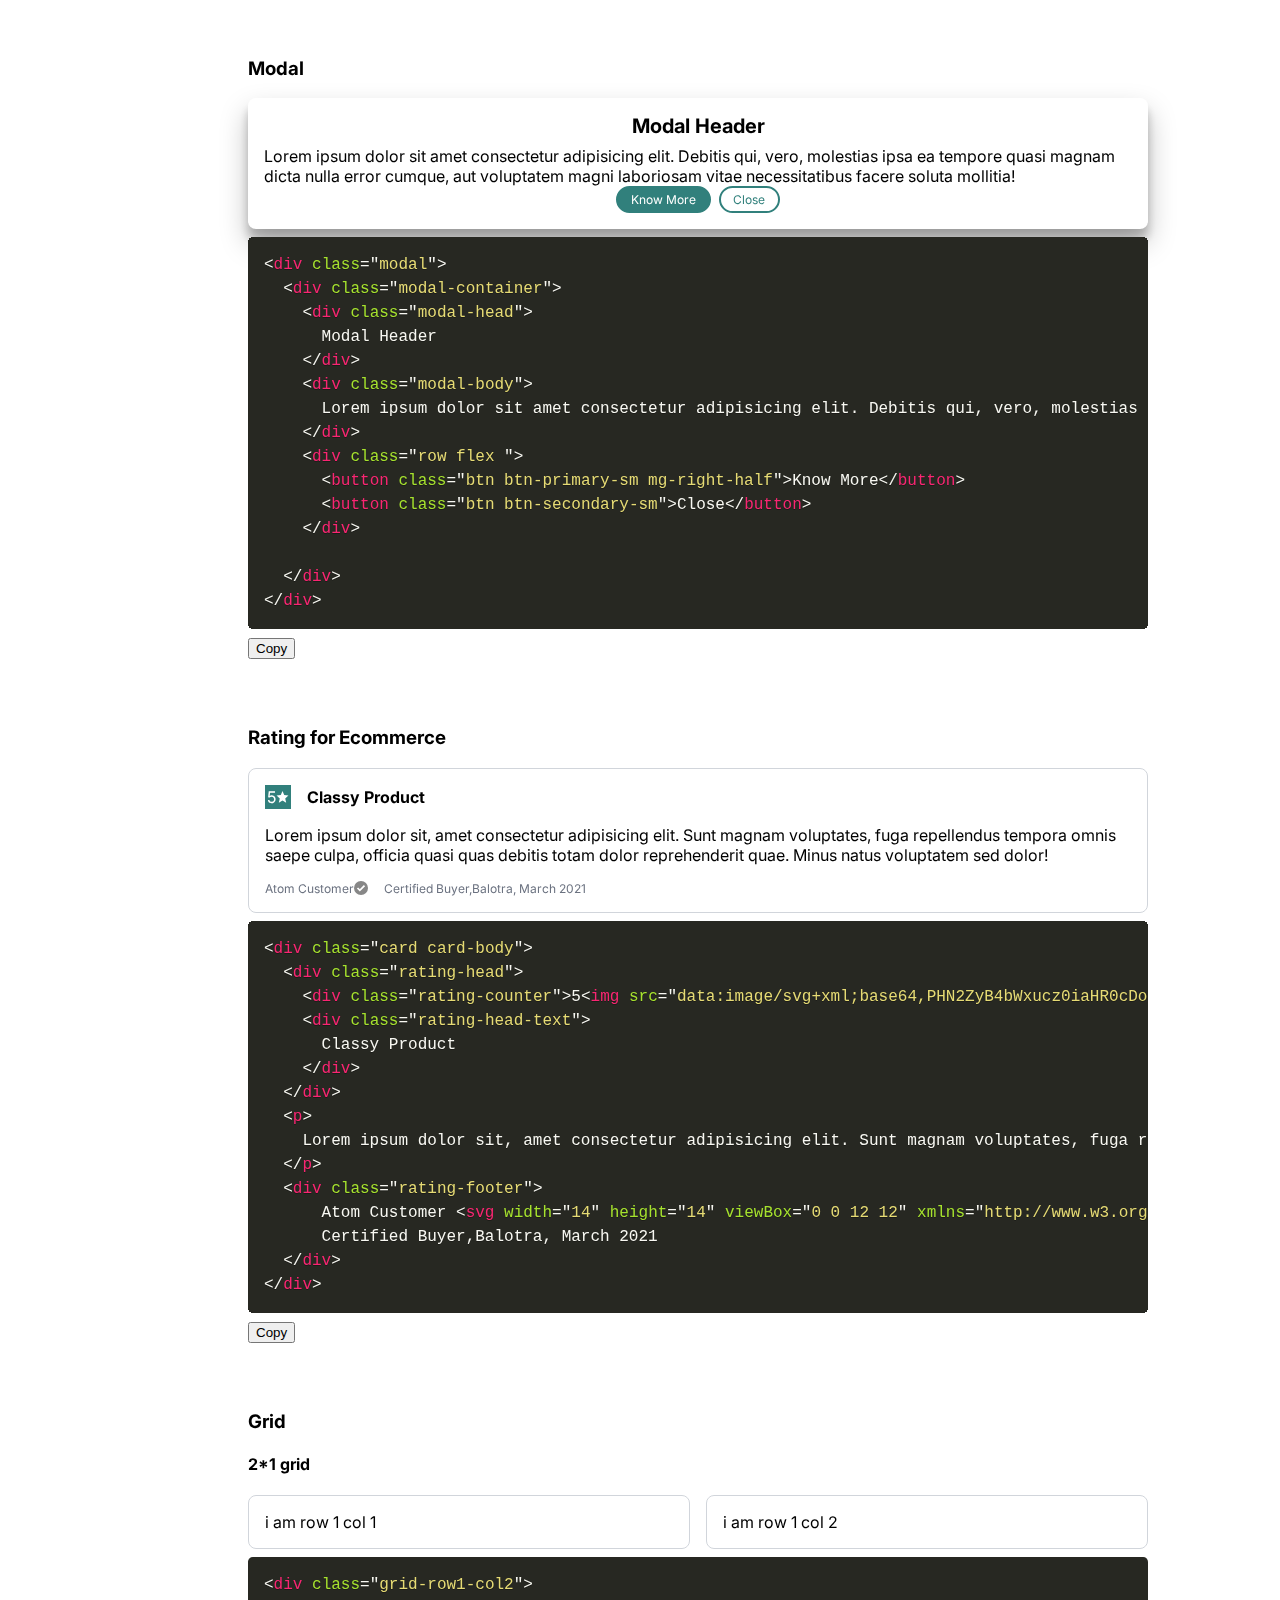
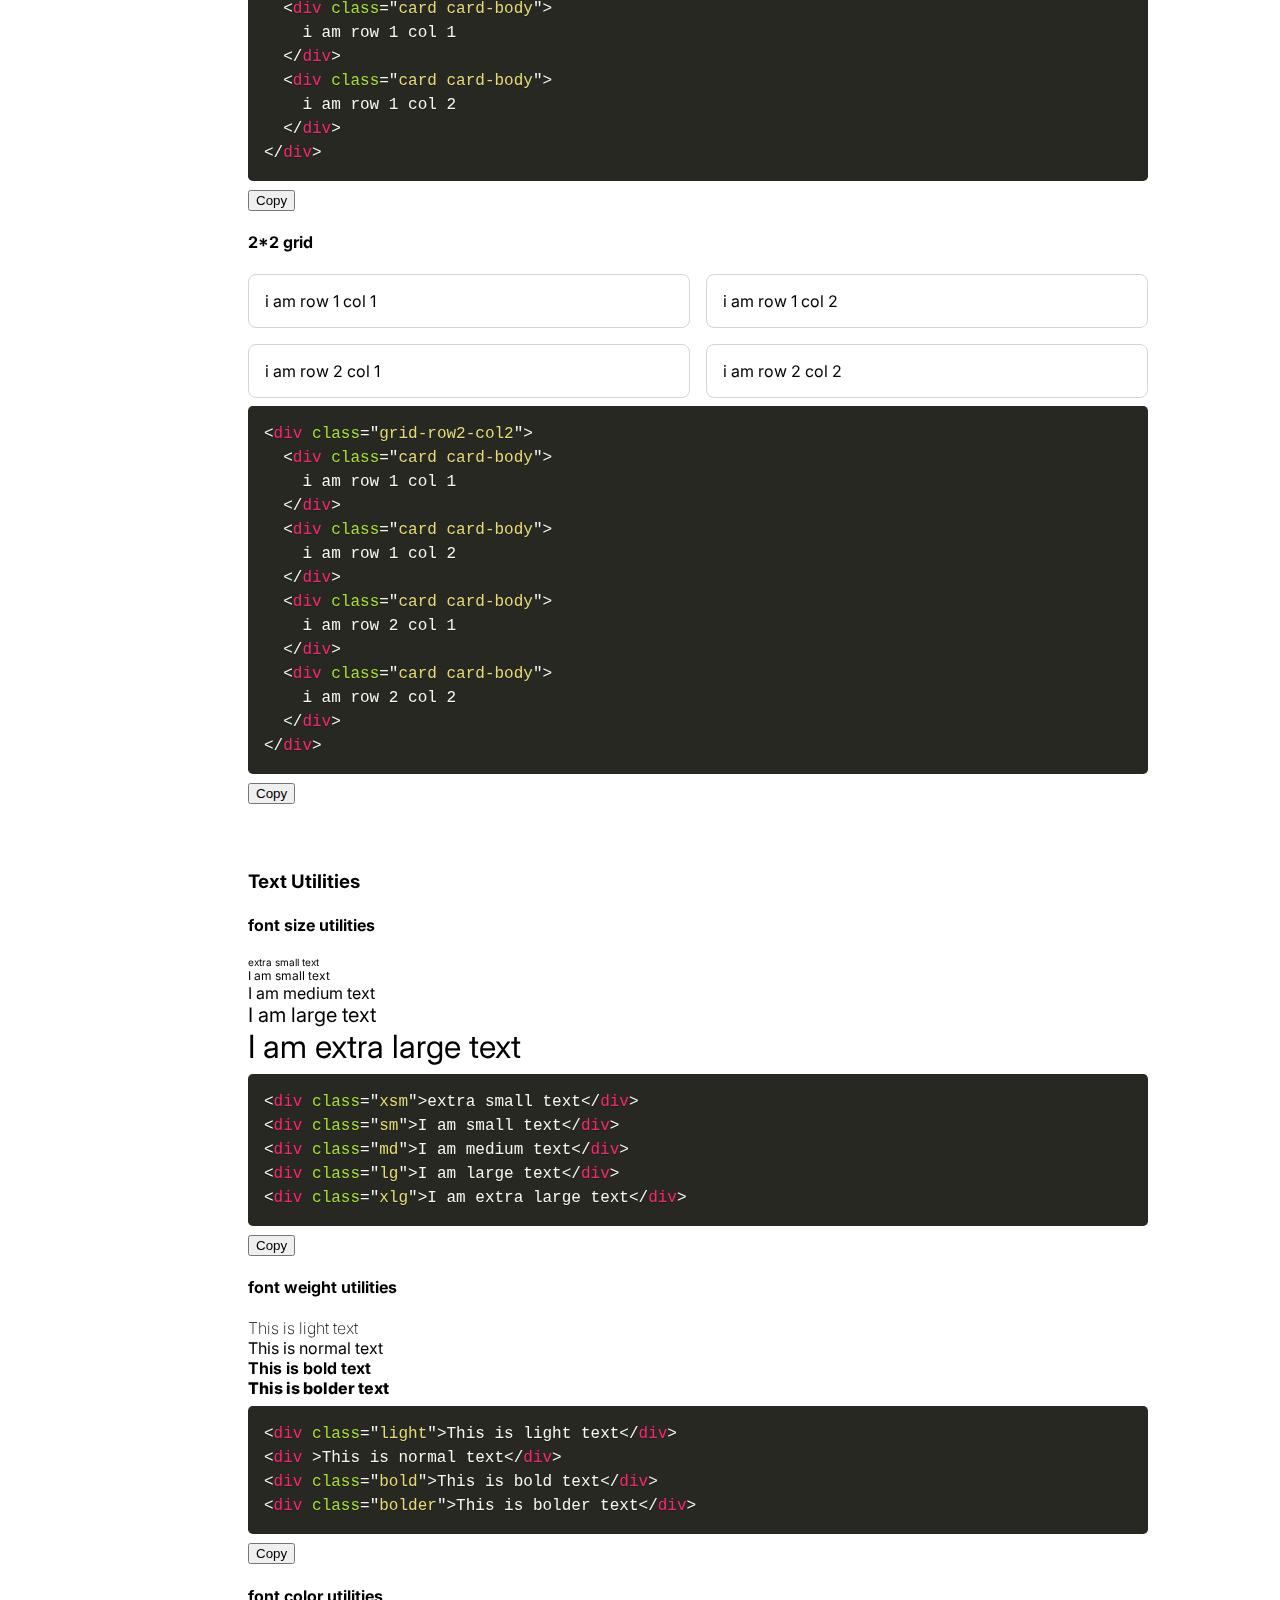
==== commit 4f81d3c1: "fix button" ====
--- a/index.html
+++ b/index.html
@@ -237,32 +237,32 @@
       <div class="pd-1 mg-bottom-1" id="button">
         <h3>Button</h3>
         <div class="row-responsive" >
-          <button class="btn-primary-lg">Primary Button</button>
-          <button class="btn-primary-md mg-top-half mg-bottom-half">Primary Button</button>
-          <button class="btn-primary-sm">Primary Button</button>
+          <button class=" btn btn-primary-lg">Primary Button</button>
+          <button class=" btn btn-primary-md mg-top-half mg-bottom-half">Primary Button</button>
+          <button class=" btn btn-primary-sm">Primary Button</button>
         </div>        
 
-        <!-- <pre>          &#x3C;button class=&#x22;btn-primary-lg&#x22;&#x3E;Primary Button&#x3C;/button&#x3E;
-          &#x3C;button class=&#x22;btn-primary-md&#x22;&#x3E;Primary Button&#x3C;/button&#x3E;
-          &#x3C;button class=&#x22;btn-primary-sm&#x22;&#x3E;Primary Button&#x3C;/button&#x3E;
+        <!-- <pre>          &#x3C;button class=&#x22; btn btn-primary-lg&#x22;&#x3E;Primary Button&#x3C;/button&#x3E;
+          &#x3C;button class=&#x22; btn btn-primary-md&#x22;&#x3E;Primary Button&#x3C;/button&#x3E;
+          &#x3C;button class=&#x22; btn btn-primary-sm&#x22;&#x3E;Primary Button&#x3C;/button&#x3E;
         </pre> -->
         <br/>
         <br/>
         <div class="code">
           <pre>
             <code class="language-html">
-              &#x3C;button class=&#x22;btn-primary-lg&#x22;&#x3E;Primary Button&#x3C;/button&#x3E;
-              &#x3C;button class=&#x22;btn-primary-md&#x22;&#x3E;Primary Button&#x3C;/button&#x3E;
-              &#x3C;button class=&#x22;btn-primary-sm&#x22;&#x3E;Primary Button&#x3C;/button&#x3E;    
+              &#x3C;button class=&#x22; btn btn-primary-lg&#x22;&#x3E;Primary Button&#x3C;/button&#x3E;
+              &#x3C;button class=&#x22; btn btn-primary-md&#x22;&#x3E;Primary Button&#x3C;/button&#x3E;
+              &#x3C;button class=&#x22; btn btn-primary-sm&#x22;&#x3E;Primary Button&#x3C;/button&#x3E;    
             </code>
           </pre>
         </div>
         
         <br/>
         <div class="row-responsive ">
-          <button class="btn-secondary-lg">secondary Button</button>
-          <button class="btn-secondary-md mg-top-half mg-bottom-half">secondary Button</button>
-          <button class="btn-secondary-sm">secondary Button</button>
+          <button class=" btn btn-secondary-lg">secondary Button</button>
+          <button class=" btn btn-secondary-md mg-top-half mg-bottom-half">secondary Button</button>
+          <button class=" btn btn-secondary-sm">secondary Button</button>
         </div>
 
        
@@ -271,9 +271,9 @@
         <div class="code">
           <pre>
             <code class="language-html">
-              &#x3C;button class=&#x22;btn-secondary-lg&#x22;&#x3E;secondary Button&#x3C;/button&#x3E;
-              &#x3C;button class=&#x22;btn-secondary-md&#x22;&#x3E;secondary Button&#x3C;/button&#x3E;
-              &#x3C;button class=&#x22;btn-secondary-sm&#x22;&#x3E;secondary Button&#x3C;/button&#x3E;
+              &#x3C;button class=&#x22; btn btn-secondary-lg&#x22;&#x3E;secondary Button&#x3C;/button&#x3E;
+              &#x3C;button class=&#x22; btn btn-secondary-md&#x22;&#x3E;secondary Button&#x3C;/button&#x3E;
+              &#x3C;button class=&#x22; btn btn-secondary-sm&#x22;&#x3E;secondary Button&#x3C;/button&#x3E;
             </code>
           </pre>
         </div>
@@ -316,7 +316,7 @@
           <div class="card-body">
             <div class="card-head">Header</div>
             <div class="card-text">Lorem ipsum dolor sit amet consectetur, adipisicing elit. Veritatis nisi obcaecati facilis consequuntur quae ea! Nulla, rem. Ea perferendis illo exercitationem doloremque vel enim? At praesentium vero ullam aspernatur dolorem?</div>
-            <button class="btn-primary-md mg-top-1">Go Somewhere</button>
+            <button class="btn btn-primary-md mg-top-1">Go Somewhere</button>
           </div>
         </div>
         <div class="code">
@@ -328,7 +328,7 @@
               &#x3C;div class=&#x22;card-text&#x22;&#x3E;
               Lorem ipsum...
               &#x3C;/div&#x3E;
-              &#x3C;button class=&#x22;btn-primary-md mg-top-1&#x22;&#x3E;Go Somewhere&#x3C;/button&#x3E;
+              &#x3C;button class=&#x22;btn btn-primary-md mg-top-1&#x22;&#x3E;Go Somewhere&#x3C;/button&#x3E;
               &#x3C;/div&#x3E;
             &#x3C;/div&#x3E;
             </code>
@@ -497,7 +497,7 @@
             <div class="card-body" class="pd-half">
               <div class="card-head pd-0">Header</div>
               <div class="card-text">Lorem, ipsum ...</div>
-              <button class="btn-primary-sm mg-top-half">Go Somewhere</button>
+              <button class="btn btn-primary-sm mg-top-half">Go Somewhere</button>
             </div>
           </div>
           <div class="code">
@@ -509,7 +509,7 @@
                 &#x3C;div class=&#x22;card-body&#x22; class=&#x22;pd-half&#x22;&#x3E;
                   &#x3C;div class=&#x22;bold&#x22;&#x3E;Header&#x3C;/div&#x3E;
                   &#x3C;div class=&#x22;card-text&#x22;&#x3E;Lorem, ipsum ...&#x3C;/div&#x3E;
-                  &#x3C;button class=&#x22;btn-primary-sm mg-top-half&#x22;&#x3E;Go Somewhere&#x3C;/button&#x3E;
+                  &#x3C;button class=&#x22;btn btn-primary-sm mg-top-half&#x22;&#x3E;Go Somewhere&#x3C;/button&#x3E;
                 &#x3C;/div&#x3E;
               &#x3C;/div&#x3E;
               </code>
@@ -765,8 +765,8 @@
                 Lorem ipsum dolor sit amet consectetur adipisicing elit. Debitis qui, vero, molestias ipsa ea tempore quasi magnam dicta nulla error cumque, aut voluptatem magni laboriosam vitae necessitatibus facere soluta mollitia!
               </div>
               <div class="row flex ">
-                <button class="btn-primary-sm mg-right-half">Know More</button>
-                <button class="btn-secondary-sm">Close</button>
+                <button class="btn btn-primary-sm mg-right-half">Know More</button>
+                <button class="btn btn-secondary-sm">Close</button>
               </div>
 
             </div>
@@ -783,8 +783,8 @@
                     Lorem ipsum dolor sit amet consectetur adipisicing elit. Debitis qui, vero, molestias ipsa ea tempore quasi magnam dicta nulla error cumque, aut voluptatem magni laboriosam vitae necessitatibus facere soluta mollitia!
                   &#x3C;/div&#x3E;
                   &#x3C;div class=&#x22;row flex &#x22;&#x3E;
-                    &#x3C;button class=&#x22;btn-primary-sm mg-right-half&#x22;&#x3E;Know More&#x3C;/button&#x3E;
-                    &#x3C;button class=&#x22;btn-secondary-sm&#x22;&#x3E;Close&#x3C;/button&#x3E;
+                    &#x3C;button class=&#x22;btn btn-primary-sm mg-right-half&#x22;&#x3E;Know More&#x3C;/button&#x3E;
+                    &#x3C;button class=&#x22;btn btn-secondary-sm&#x22;&#x3E;Close&#x3C;/button&#x3E;
                   &#x3C;/div&#x3E;
     
                 &#x3C;/div&#x3E;
--- a/index.css
+++ b/index.css
@@ -80,7 +80,7 @@
   padding-left: 3rem;
 }
 .docs-responsive-2 {
-  padding-right: 3rem;
+  padding-right: 6rem;
 }
 @media screen and (max-width: 1020px) {
   .docs-responsive {
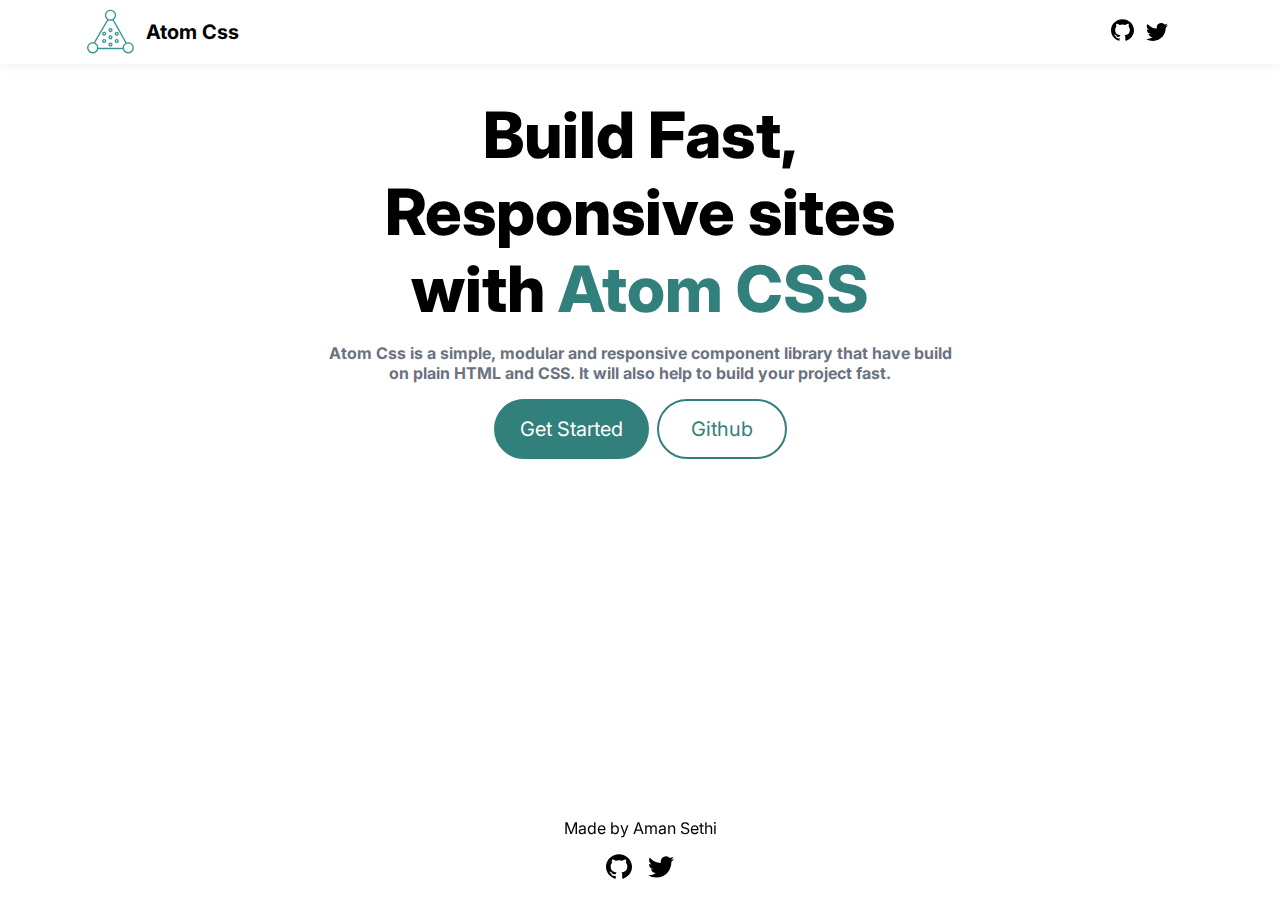
==== commit f2f9d252: "intro page add" ====
--- a/index.html
+++ b/index.html
@@ -1,18 +1,23 @@
+
 <!DOCTYPE html>
 <html lang="en">
-  <head>
-    <meta charset="UTF-8" />
-    <meta http-equiv="X-UA-Compatible" content="IE=edge" />
-    <meta name="viewport" content="width=device-width, initial-scale=1.0" />
-    <title>Atom Component Library</title>
-    <link rel="stylesheet" href="index.css" />
-    <link rel="stylesheet" href="prism.css" />
-    <!-- <link rel="icon" type="image/svg+xml" href="./assets/molecule.svg"> -->
-    <link rel="alternate icon" href="/assets/molecule(1).ico">
-    <link rel="mask-icon" href="/safari-pinned-tab.svg" color="#ff8a01">
-  </head>
-  <body class="body">
-
+    <meta charset="UTF-8">
+    <meta http-equiv="X-UA-Compatible" content="IE=edge">
+    <meta name="viewport" content="width=device-width, initial-scale=1.0">
+    <title>Atom Css</title>
+    <head>
+        <meta charset="UTF-8" />
+        <meta http-equiv="X-UA-Compatible" content="IE=edge" />
+        <meta name="viewport" content="width=device-width, initial-scale=1.0" />
+        <title>Atom Component Library</title>
+        <link rel="stylesheet" href="index.css" />
+        <link rel="stylesheet" href="prism.css" />
+        <!-- <link rel="icon" type="image/svg+xml" href="./assets/molecule.svg"> -->
+        <link rel="alternate icon" href="/assets/molecule(1).ico">
+        <link rel="mask-icon" href="/safari-pinned-tab.svg" color="#ff8a01">
+      </head>
+<body>
+    
     <nav
       class="nav docs-responsive"
     >
@@ -29,982 +34,25 @@
       
       </div>
     </nav>
-    <div class="container ">
-      <sidebar class=" sidebar ">
-        <h2 class=" pd-left-1 ">Components</h2>
-
-        <div class="pd-1 sidebar-text">
-          <a href="#intro" class="btn-secondary-md black black">Intro</a>
-          <a href="#avatar" class="btn-secondary-md black">Avatar</a>
-          
-          <a href="#alert" class="btn-secondary-md black">Alert</a>
-          
-          <a href="#badge" class="btn-secondary-md black">Badge</a>
-          
-          <a href="#button" class="btn-secondary-md black">Button</a>
-            
-          <a href="#card" class="btn-secondary-md black">Card</a>
-          
-          <a href="#input" class="btn-secondary-md black">Input</a>
-          
-          <a href="#list" class="btn-secondary-md black">List</a>
-          
-          <a href="#modal" class="btn-secondary-md black">Modal</a>
-          
-          <a href="#navigation" class="btn-secondary-md black">Navigation</a>
-          
-          <a href="#rating" class="btn-secondary-md black">Rating</a>
-          
-          <a href="#toast" class="btn-secondary-md black">Toast</a>
-          
-          <a href="#grid" class="btn-secondary-md black">Grid</a>
-          
-          <a href="#text-utilities" class="btn-secondary-md black">Text Utilities</a>
-          
-          
+    <div class="landing-page-section">
+        <div class=" bolder xxlg">Build Fast, Responsive sites with <span class="primary">Atom CSS </span></div>
+        <p class="bold gray"> Atom Css is a simple, modular and responsive component library that have build on plain HTML and CSS. It will also help to build your project fast. </p>
+        <div class="flex row">
+            <a href="./docs.html" class="btn btn-primary-lg mg-right-half">Get Started</a>
+            <a href="https://github.com/amansethi00/atom-css/" class="btn btn-secondary-lg pd-left-2 pd-right-2">Github</a>
         </div>
-      
-      </sidebar>
-    <div class="main pd-top-2 ">
-      <div class="pd-1" id="intro">
-        <h3>Intro</h3>
-        Looking to quickly add Atom css to your project? Copy the following link tag in the html file and start using-
-      <div class="code">
-        <pre >
-          <code class="language-html">
-            &#x3C;link rel=&#x22;stylesheet&#x22;  href=&#x22;https://atomcss.netlify.app/index.css&#x22;/&#x3E;
-          </code>
-        </pre>
-      </div>
-      </div>
-      <div class="pd-1 " id="avatar">
-        <h3 >Avatar</h3>
-        <div class="row flex align-items-center">
-          <div class="pd-1"><img
-            src="./assets//ironman.png"
-            class="avatar-lg"
-          />
-          </div>
-          <div class="pd-1"><img
-            src="./assets//ironman.png"
-            class="avatar-md"
-          />
-          </div>
-          
-          <div class="pd-1">
-            <img
-            src="./assets//ironman.png"
-            class="avatar-sm"
-          />
-        </div>
-        </div>
-        <div class="code">
-          <pre>
-            <code class="language-html">
-              &#x3C;img src=&#x22;...&#x22; class=&#x22;avatar-lg&#x22; /&#x3E;
-            
-              &#x3C;img src=&#x22;...&#x22; class=&#x22;avatar-md&#x22; /&#x3E;
-                       
-              &#x3C;img src=&#x22;...&#x22; class=&#x22;avatar-sm&#x22; /&#x3E;
-                       
-            </code>
-          </pre>
+    </div>
+    <div class="landing-footer mg-top-1 mg-bottom-1">
+        <p>Made by Aman Sethi</p>
+        <div class="flex row">
+          <a href="https://github.com/amansethi00" class="mg-right-1">
+            <img src="./assets/github.svg"  style="height: 1.6rem;">
+          </a>
+          <a href="https://twitter.com/amansethi00">
+            <img src="./assets/twitter.svg" style="height: 1.65rem;">
+          </a>
         </div>
 
-        
-        
-      </div>
-      <div class="pd-1 mg-bottom-1" id="alert">
-        <h3>Alert</h3>
-        <div class="alert-red mg-bottom-1">
-          <div class="alert-text">Danger alert</div>
-          <button class="outline-none pd-0">
-            <img class="alert-image" src="./assets/x-mark.svg">
-          </button>
-        </div>
-        <div class="alert-green mg-bottom-1">
-          <div class="alert-text">Green alert</div>
-          <button class="outline-none pd-0">
-            <img class="alert-image" src="./assets/x-mark.svg">
-          </button>        </div>        
-        <div class="alert mg-bottom-1">
-          <div class="alert-text">Some alert</div>
-          <button class="outline-none pd-0">
-            <img class="alert-image" src="./assets/x-mark.svg">
-          </button>        </div>
-        <div class="code">
-          <pre>
-            <code class="language-html">
-              &#x3C;div class=&#x22;alert-red &#x22;&#x3E;
-                &#x3C;div class=&#x22;alert-text&#x22;&#x3E;Danger alert&#x3C;/div&#x3E;
-                &#x3C;img class=&#x22;alert-image&#x22; src=&#x22;./assets/x-mark.svg&#x22;&#x3E;
-              &#x3C;/div&#x3E;
-
-              &#x3C;div class=&#x22;alert-green &#x22;&#x3E;
-                &#x3C;div class=&#x22;alert-text&#x22;&#x3E;Green alert&#x3C;/div&#x3E;
-                &#x3C;img class=&#x22;alert-image&#x22; src=&#x22;./assets/x-mark.svg&#x22;&#x3E;
-              &#x3C;/div&#x3E;
-
-              &#x3C;div class=&#x22;alert &#x22;&#x3E;
-              &#x3C;div class=&#x22;alert-text&#x22;&#x3E;Some alert&#x3C;/div&#x3E;
-              &#x3C;img class=&#x22;alert-image&#x22; src=&#x22;./assets/x-mark.svg&#x22;&#x3E;
-            &#x3C;/div&#x3E;
-            </code>
-          </pre>
-        </div>
-      </div>
-      <div class="pd-1 mg-bottom-1" id="badge" style="width: 20rem;">
-        <h3>Badge</h3>
-        <h4>badge on icons</h4>
-        <div class="flex row-reverse justify-content-space-between align-items-center">
-          <div class="badge-sm">
-            <img src="./assets/home.svg" class="badge-img-sm" />
-            <span class="badge-text-sm " >41</span>
-          </div>
-          <div class="badge-md">
-            <img src="./assets/home.svg" class="badge-img-md" />
-            <span class="badge-text-md">42</span>
-          </div>
-          <div class="badge-lg">
-            <img src="./assets/home.svg" class="badge-img-lg" />
-            <span class="badge-text-lg">42</span>
-          </div>
-        </div>
-        <div class="code">
-          <pre>
-            <code class="language-html">
-              &#x3C;div class=&#x22;badge&#x22;&#x3E;
-              &#x3C;img src=&#x22;./assets/home.svg&#x22; class=&#x22;badge-img-sm&#x22; /&#x3E;
-              &#x3C;span class=&#x22;badge-text-sm&#x22;&#x3E;42&#x3C;/span&#x3E;
-
-              &#x3C;div class=&#x22;badge&#x22;&#x3E;
-              &#x3C;img src=&#x22;./assets/home.svg&#x22; class=&#x22;badge-img-md&#x22; /&#x3E;
-              &#x3C;span class=&#x22;badge-text-md&#x22;&#x3E;42&#x3C;/span&#x3E;
-            &#x3C;/div&#x3E;
-
-            &#x3C;div class=&#x22;badge&#x22;&#x3E;
-              &#x3C;img src=&#x22;./assets/home.svg&#x22; class=&#x22;badge-img-lg&#x22; /&#x3E;
-              &#x3C;span class=&#x22;badge-text-lg&#x22;&#x3E;42&#x3C;/span&#x3E;
-            &#x3C;/div&#x3E;
-            </code>
-          </pre>
-        </div>
-        <h4>Badge on avatar</h4>
-          <div class="flex row-reverse align-items-center justify-content-space-between">
-            <div class="badge">
-            <img
-            src="./assets//ironman.png"
-            class="avatar-sm"
-            />
-            <span class="badge-avatar-text-sm ">41</span>
-            </div>
-        <div class="badge">
-          <img
-            src="./assets//ironman.png"
-            class="avatar-md"
-          />
-          <span class="badge-avatar-text-md">41</span>
-        </div>
-        <div class="badge">
-          <img
-            src="./assets//ironman.png"
-            class="avatar-lg"
-          />
-          <span class="badge-avatar-text-lg">41</span>
-        </div>
-      </div>
-      <div class="code">
-        <pre >
-          <code class="language-html">
-            &#x3C;div class=&#x22;badge&#x22;&#x3E;
-            &#x3C;img src="..." class=&#x22;avatar-lg&#x22;/&#x3E;
-            &#x3C;span class=&#x22;badge-avatar-text-lg&#x22;&#x3E;41&#x3C;/span&#x3E;
-          &#x3C;/div&#x3E;
-
-          &#x3C;div class=&#x22;badge&#x22;&#x3E;
-            &#x3C;img src="..." class=&#x22;avatar-md&#x22;/&#x3E;
-            &#x3C;span class=&#x22;badge-avatar-text-md&#x22;&#x3E;41&#x3C;/span&#x3E;
-          &#x3C;/div&#x3E;
-
-        &#x3C;div class=&#x22;badge&#x22;&#x3E;
-          &#x3C;img src="..." class=&#x22;avatar-sm&#x22;/&#x3E;
-          &#x3C;span class=&#x22;badge-avatar-text-sm &#x22;&#x3E;41&#x3C;/span&#x3E;
-        &#x3C;/div&#x3E;
-          </code>
-        </pre>
-      </div>
-      </div>
-      <div class="pd-1 mg-bottom-1" id="button">
-        <h3>Button</h3>
-        <div class="row-responsive" >
-          <button class=" btn btn-primary-lg">Primary Button</button>
-          <button class=" btn btn-primary-md mg-top-half mg-bottom-half">Primary Button</button>
-          <button class=" btn btn-primary-sm">Primary Button</button>
-        </div>        
-
-        <!-- <pre>          &#x3C;button class=&#x22; btn btn-primary-lg&#x22;&#x3E;Primary Button&#x3C;/button&#x3E;
-          &#x3C;button class=&#x22; btn btn-primary-md&#x22;&#x3E;Primary Button&#x3C;/button&#x3E;
-          &#x3C;button class=&#x22; btn btn-primary-sm&#x22;&#x3E;Primary Button&#x3C;/button&#x3E;
-        </pre> -->
-        <br/>
-        <br/>
-        <div class="code">
-          <pre>
-            <code class="language-html">
-              &#x3C;button class=&#x22; btn btn-primary-lg&#x22;&#x3E;Primary Button&#x3C;/button&#x3E;
-              &#x3C;button class=&#x22; btn btn-primary-md&#x22;&#x3E;Primary Button&#x3C;/button&#x3E;
-              &#x3C;button class=&#x22; btn btn-primary-sm&#x22;&#x3E;Primary Button&#x3C;/button&#x3E;    
-            </code>
-          </pre>
-        </div>
-        
-        <br/>
-        <div class="row-responsive ">
-          <button class=" btn btn-secondary-lg">secondary Button</button>
-          <button class=" btn btn-secondary-md mg-top-half mg-bottom-half">secondary Button</button>
-          <button class=" btn btn-secondary-sm">secondary Button</button>
-        </div>
-
-       
-        <br/>
-        <br/>
-        <div class="code">
-          <pre>
-            <code class="language-html">
-              &#x3C;button class=&#x22; btn btn-secondary-lg&#x22;&#x3E;secondary Button&#x3C;/button&#x3E;
-              &#x3C;button class=&#x22; btn btn-secondary-md&#x22;&#x3E;secondary Button&#x3C;/button&#x3E;
-              &#x3C;button class=&#x22; btn btn-secondary-sm&#x22;&#x3E;secondary Button&#x3C;/button&#x3E;
-            </code>
-          </pre>
-        </div>
-        
-        <br/>
-        <br/>
-        <br/>
-        <a href="..." class="btn-primary-md">Link Button</a>
-        <a href="..." class="btn-secondary-md">Link Button</a>
-        <br/>
-        <br/>
-        <div class="code">
-          <pre>
-            <code class="language-html">
-              &#x3C;a href=&#x22;&#x22; class=&#x22;btn-primary-md&#x22;&#x3E;Link Button&#x3C;/a&#x3E;
-              &#x3C;a href=&#x22;&#x22; class=&#x22;btn-secondary-md&#x22;&#x3E;Link Button&#x3C;/a&#x3E;
-            </code>
-          </pre>
-        </div>
-        <h4>Floating action button</h4>
-
-        <div class="relative flex row justify-content-center " style="width: 15rem;"> 
-          <button class="btn-floating relative" style="height: 2rem;width: 2rem;">+</button>
-        </div>
-        <br>
-        <div class="code">
-          <pre>
-            <code class="language-html">
-              &#x3C;button class=&#x22;btn-floating relative&#x22; style=&#x22;height: 2rem;width: 2rem;&#x22;&#x3E;+&#x3C;/button&#x3E;
-            </code>
-          </pre>
-        </div>
-
-      </div>
-      <div class="pd-1 mg-bottom-1" id="card">
-        <h3>Card</h3>
-        <div class="card" style="width:18rem">
-            <img class="card-image" src="./assets//ironman.png"
-          >
-          <div class="card-body">
-            <div class="card-head">Header</div>
-            <div class="card-text">Lorem ipsum dolor sit amet consectetur, adipisicing elit. Veritatis nisi obcaecati facilis consequuntur quae ea! Nulla, rem. Ea perferendis illo exercitationem doloremque vel enim? At praesentium vero ullam aspernatur dolorem?</div>
-            <button class="btn btn-primary-md mg-top-1">Go Somewhere</button>
-          </div>
-        </div>
-        <div class="code">
-          <pre>
-            <code class="language-html">
-              &#x3C;div class=&#x22;card&#x22; style=&#x22;width:18rem&#x22;&#x3E;
-              &#x3C;img class=&#x22;card-image&#x22; src="..." div class=&#x22;card-body&#x22;&#x3E;
-              &#x3C;div class=&#x22;card-head&#x22;&#x3E;Header&#x3C;/div&#x3E;
-              &#x3C;div class=&#x22;card-text&#x22;&#x3E;
-              Lorem ipsum...
-              &#x3C;/div&#x3E;
-              &#x3C;button class=&#x22;btn btn-primary-md mg-top-1&#x22;&#x3E;Go Somewhere&#x3C;/button&#x3E;
-              &#x3C;/div&#x3E;
-            &#x3C;/div&#x3E;
-            </code>
-          </pre>
-        </div>
-        <br/>
-        <div class="card card-body" style="width: 15rem">
-          <div
-            class="card-badge"
-            style="max-width:700px"
-            >
-            <img
-              src="./assets//ironman.png"
-              class="avatar-lg"
-            />
-            <div class="card-badge-body"><div class="card-badge-head-lg">Name</div></div>
-            
-          </div>
-          <p>
-            Lorem ipsum dolor sit amet, consectetur adipisicing elit. Exercitationem
-            vitae nemo maiores reprehenderit eaque, recusandae quaerat reiciendis
-            nihil, ut ducimus quidem officia maxime vero dolore facilis sequi
-            obcaecati porro provident?
-          </p>
-        </div>
-        <div class="code">
-          <pre>
-            <code class="language-html">
-              &#x3C;div class=&#x22;card card-body&#x22; style=&#x22;width: 15rem&#x22;&#x3E;
-              &#x3C;div
-              class=&#x22;card-badge-head-lg&#x22;
-              style=&#x22;width: 100%&#x22;
-              &#x3E;
-                &#x3C;img
-                src=&#x22;...&#x22; class=&#x22;avatar-lg&#x22;
-                /&#x3E;
-                &#x3C;div class=&#x22;card-badge-head&#x22;&#x3E;Name&#x3C;/div&#x3E;
-              &#x3C;/div&#x3E;
-              &#x3C;p&#x3E;
-              Lorem ipsum...
-              &#x3C;/p&#x3E;
-            &#x3C;/div&#x3E;
-            </code>
-          </pre>
-        </div>
-          <h4>cards with badges</h4>
-          <div class="card card-badge card-body" style="width: 15rem;">
-            <div class="badge">
-              <img src="./assets//ironman.png" class="avatar-lg"/>
-              <span class="badge-avatar-text-lg">41</span>
-            </div>
-            <div class="card-badge-body">
-              <div class="card-badge-head-lg">Hello</div>
-              <div class="card-badge-text-lg">Some message</div>
-            </div>
-          </div>
-          <div class="card card-badge card-body" style="width: 12rem;">
-            <div class="badge">
-              <img src="./assets//ironman.png" class="avatar-md"/>
-              <span class="badge-avatar-text-md">41</span>
-            </div>
-            <div class="card-badge-body">
-              <div class="card-badge-head-md">Hello</div>
-              <div class="card-badge-text-md">Some msg </div>
-            </div>
-           
-          </div>
-          <div class="card card-badge card-body" style="width: 8rem;">
-            <div class="badge">
-              <img src="./assets//ironman.png" class="avatar-sm"/>
-              <span class="badge-avatar-text-sm">41</span>
-            </div>
-            <div class="card-badge-body">
-              <div class="card-badge-head-sm">Hello</div>
-              <div class="card-badge-text-sm">Some msg </div>
-            </div>           
-          </div>
-          <div class="code">
-            <pre>
-              <code class="language-html">
-                &#x3C;div class=&#x22;card card-badge card-body&#x22; style=&#x22;width: 15rem;&#x22;&#x3E;
-                &#x3C;div class=&#x22;badge&#x22;&#x3E;
-                  &#x3C;img src=... class=&#x22;avatar-lg&#x22;/&#x3E;
-                  &#x3C;span class=&#x22;badge-avatar-text-lg&#x22;&#x3E;41&#x3C;/span&#x3E;
-                &#x3C;/div&#x3E;
-                &#x3C;div class=&#x22;card-badge-body&#x22;&#x3E;
-                  &#x3C;div class=&#x22;card-badge-head-lg&#x22;&#x3E;Hello&#x3C;/div&#x3E;
-                  &#x3C;div class=&#x22;card-badge-text-lg&#x22;&#x3E;Some message&#x3C;/div&#x3E;
-                &#x3C;/div&#x3E;
-              &#x3C;/div&#x3E;
-  
-              &#x3C;div class=&#x22;card card-badge card-body&#x22; style=&#x22;width: 12rem;&#x22;&#x3E;
-                &#x3C;div class=&#x22;badge&#x22;&#x3E;
-                  &#x3C;img src=... class=&#x22;avatar-md&#x22;/&#x3E;
-                  &#x3C;span class=&#x22;badge-avatar-text-md&#x22;&#x3E;41&#x3C;/span&#x3E;
-                &#x3C;/div&#x3E;
-                &#x3C;div class=&#x22;card-badge-body&#x22;&#x3E;
-                  &#x3C;div class=&#x22;card-badge-head-md&#x22;&#x3E;Hello&#x3C;/div&#x3E;
-                  &#x3C;div class=&#x22;card-badge-text-md&#x22;&#x3E;Some msg &#x3C;/div&#x3E;
-                &#x3C;/div&#x3E;
-              &#x3C;/div&#x3E;
-  
-              &#x3C;div class=&#x22;card card-badge card-body&#x22; style=&#x22;width: 8rem;&#x22;&#x3E;
-                &#x3C;div class=&#x22;badge&#x22;&#x3E;
-                  &#x3C;img src=... class=&#x22;avatar-sm&#x22;/&#x3E;
-                  &#x3C;span class=&#x22;badge-avatar-text-sm&#x22;&#x3E;41&#x3C;/span&#x3E;
-                &#x3C;/div&#x3E;
-                &#x3C;div class=&#x22;card-badge-body&#x22;&#x3E;
-                  &#x3C;div class=&#x22;card-badge-head-sm&#x22;&#x3E;Hello&#x3C;/div&#x3E;
-                  &#x3C;div class=&#x22;card-badge-text-sm&#x22;&#x3E;Some msg &#x3C;/div&#x3E;
-                &#x3C;/div&#x3E;
-              &#x3C;/div&#x3E;
-              </code>
-            </pre>
-          </div>
-
-          <h4>Cards with text overlay</h4>
-          <div class="card" style="width: 15rem;">
-            <img src="./assets//ironman.png" class="card-image">
-            <div class="card-text-overlay">
-              This is a text overlay card 
-            </div>
-          </div> 
-          <div class="code">
-            <pre>
-              <code class="language-html">
-                &#x3C;div class=&#x22;card&#x22; style=&#x22;width: 15rem;&#x22;&#x3E;
-                &#x3C;img src=&#x22;...&#x22; class=&#x22;card-image&#x22;&#x3E;
-                &#x3C;div class=&#x22;card-text-overlay&#x22;&#x3E;
-                  This is a text overlay card 
-                &#x3C;/div&#x3E;
-              &#x3C;/div&#x3E; 
-              </code>
-            </pre>
-          </div>
-
-          <h4>Text only cards</h4>
-          <div class="card card-body" style="width: 15rem;">
-            <div class="card-head">
-              hello title
-            </div>
-            <div class="card-md-text">
-              Lorem ipsum dolor, sit amet consectetur adipisicing elit. Ex quos nihil atque odio, praesentium inventore quidem enim aut dignissimos exercitationem velit beatae accusamus placeat aspernatur ipsum totam eius neque ipsam.
-            </div>
-          </div>
-          <div class="code">
-            <pre>
-              <code class="language-html">
-                &#x3C;div class=&#x22;card card-body&#x22; style=&#x22;width: 15rem;&#x22;&#x3E;
-                  &#x3C;div class=&#x22;card-head&#x22;&#x3E;
-                  hello title
-                  &#x3C;/div&#x3E;
-                  &#x3C;div class=&#x22;card-md-text&#x22;&#x3E;
-                    Lorem ipsum...
-                  &#x3C;/div&#x3E;
-                &#x3C;/div&#x3E;
-              </code>
-            </pre>
-          </div>
-
-
-          <h4>Horizontal card</h4>
-          <div class="card flex row" style="max-width: 20rem;">
-            <img src="./assets//ironman.png" class="card-image" style="width: 7.2rem;height: 100%;"
-            />
-            <div class="card-body" class="pd-half">
-              <div class="card-head pd-0">Header</div>
-              <div class="card-text">Lorem, ipsum ...</div>
-              <button class="btn btn-primary-sm mg-top-half">Go Somewhere</button>
-            </div>
-          </div>
-          <div class="code">
-            <pre>
-              <code class="language-html">
-                &#x3C;div class=&#x22;card flex row&#x22; style=&#x22;max-width: 20rem;&#x22;&#x3E;
-                &#x3C;img src=&#x22;./assets//ironman.png&#x22; class=&#x22;card-image&#x22; style=&#x22;width: 7.2rem;height: 100%;&#x22;
-                /&#x3E;
-                &#x3C;div class=&#x22;card-body&#x22; class=&#x22;pd-half&#x22;&#x3E;
-                  &#x3C;div class=&#x22;bold&#x22;&#x3E;Header&#x3C;/div&#x3E;
-                  &#x3C;div class=&#x22;card-text&#x22;&#x3E;Lorem, ipsum ...&#x3C;/div&#x3E;
-                  &#x3C;button class=&#x22;btn btn-primary-sm mg-top-half&#x22;&#x3E;Go Somewhere&#x3C;/button&#x3E;
-                &#x3C;/div&#x3E;
-              &#x3C;/div&#x3E;
-              </code>
-            </pre>
-          </div>
-
-          <h4>card with shadow</h4>
-          <div class="" style="max-width: 40rem;">
-            <div class="card card-body card-shadow-1" style="width: 15rem;">
-              <div class="card-head">
-              Card shadow 1 title
-              </div>
-              <div class="card-md-text">
-                Lorem ipsum dolor, sit amet consectetur adipisicing elit. Ex quos nihil atque odio, praesentium inventore 
-                quidem enim aut dignissimos exercitationem velit beatae accusamus placeat aspernatur ipsum totam eius neque 
-                ipsam.
-              </div>
-            </div>
-            <div class="card card-body card-shadow-2" style="width: 15rem;">
-              <div class="card-head">
-                Card shadow 2 title
-              </div>
-              <div class="card-md-text">
-                Lorem ipsum dolor, sit amet consectetur adipisicing elit. Ex quos nihil atque odio, praesentium inventore 
-                quidem enim aut dignissimos exercitationem velit beatae accusamus placeat aspernatur ipsum totam eius neque 
-                ipsam.
-              </div>
-            </div>
-            <div class="card card-body card-shadow-3" style="width: 15rem;">
-              <div class="card-head">
-                Card shadow 3 title
-              </div>
-              <div class="card-md-text">
-                Lorem ipsum dolor, sit amet consectetur adipisicing elit. Ex quos nihil atque odio, praesentium i
-                nventore 
-                quidem enim aut dignissimos exercitationem velit beatae accusamus placeat aspernatur ipsum totam eius neque 
-                ipsam.
-              </div>
-            </div>
-            <div class="card card-body card-shadow-4" style="width: 15rem;">
-              <div class="card-head">
-                Card shadow 4 title
-              </div>
-              <div class="card-md-text">
-                Lorem ipsum dolor, sit amet consectetur adipisicing elit. Ex quos nihil atque odio, praesentium i
-                nventore 
-                quidem enim aut dignissimos exercitationem velit beatae accusamus placeat aspernatur ipsum totam eius neque 
-                ipsam.
-              </div>
-            </div>
-            
-          </div>
-          <div class="code">
-            <pre>
-              <code class="language-html">
-                &#x3C;div class=&#x22;card card-body card-shadow-1&#x22; style=&#x22;width: 15rem;&#x22;&#x3E;
-                  &#x3C;div class=&#x22;card-head&#x22;&#x3E;
-                  Card shadow 1 title
-                  &#x3C;/div&#x3E;
-                  &#x3C;div class=&#x22;card-md-text&#x22;&#x3E;
-                    Lorem ipsum ...
-                  &#x3C;/div&#x3E;
-                &#x3C;/div&#x3E;
-
-                &#x3C;div class=&#x22;card card-body card-shadow-2&#x22; style=&#x22;width: 15rem;&#x22;&#x3E;
-                  &#x3C;div class=&#x22;card-head&#x22;&#x3E;
-                    Card shadow 2 title
-                  &#x3C;/div&#x3E;
-                  &#x3C;div class=&#x22;card-md-text&#x22;&#x3E;
-                    Lorem ipsum...
-                  &#x3C;/div&#x3E;
-                &#x3C;/div&#x3E;
-
-                &#x3C;div class=&#x22;card card-body card-shadow-3&#x22; style=&#x22;width: 15rem;&#x22;&#x3E;
-                  &#x3C;div class=&#x22;card-head&#x22;&#x3E;
-                    Card shadow 3 title
-                  &#x3C;/div&#x3E;
-                  &#x3C;div class=&#x22;card-md-text&#x22;&#x3E;
-                    Lorem ipsum...
-                  &#x3C;/div&#x3E;
-                &#x3C;/div&#x3E;
-
-                &#x3C;div class=&#x22;card card-body card-shadow-4&#x22; style=&#x22;width: 15rem;&#x22;&#x3E;
-                  &#x3C;div class=&#x22;card-head&#x22;&#x3E;
-                    Card shadow 4 title
-                  &#x3C;/div&#x3E;
-                  &#x3C;div class=&#x22;card-md-text&#x22;&#x3E;
-                    Lorem ipsum...
-                  &#x3C;/div&#x3E;
-                
-              </code>
-            </pre>
-          </div>
-        
-  
-      </div>
-        <div class="pd-1 mg-bottom-1" id="input">
-          <h3>Input</h3>
-          <div class="input-grp-sm">
-            <span class="input-grp-text" >Email</span>
-            <input class="input" placeholder="enter your email here"/>
-          </div>
-          <div class="input-grp-md">
-            <span class="input-grp-text">Email</span>
-            <input class="input"  placeholder="enter your email here"/>
-          </div>
-          <div class="input-grp-lg">
-            <span class="input-grp-text">Email</span>
-            <input class="input" placeholder="enter your email here"/>
-          </div>
-          <div class="code">
-            <pre>
-              <code class="language-html">
-                &#x3C;div class=&#x22;input-grp-sm&#x22;&#x3E;
-                &#x3C;span class=&#x22;input-grp-text&#x22; &#x3E;Email&#x3C;/span&#x3E;
-                &#x3C;input class=&#x22;input&#x22; placeholder=&#x22;enter your email here&#x22;/&#x3E;
-              &#x3C;/div&#x3E;
-
-              &#x3C;div class=&#x22;input-grp-md&#x22;&#x3E;
-                &#x3C;span class=&#x22;input-grp-text&#x22;&#x3E;Email&#x3C;/span&#x3E;
-                &#x3C;input class=&#x22;input&#x22;  placeholder=&#x22;enter your email here&#x22;/&#x3E;
-              &#x3C;/div&#x3E;
-
-              &#x3C;div class=&#x22;input-grp-lg&#x22;&#x3E;
-                &#x3C;span class=&#x22;input-grp-text&#x22;&#x3E;Email&#x3C;/span&#x3E;
-                &#x3C;input class=&#x22;input&#x22; placeholder=&#x22;enter your email here&#x22;/&#x3E;
-              &#x3C;/div&#x3E;
-              </code>
-            </pre>
-          </div>    
-        </div>
-        <div class="pd-1 mg-bottom-1" id="list">
-          <h3>List</h3>
-          <ul class="list-group">
-            <li class="list-group-item">An item</li>
-            <li class="list-group-item">A second item</li>
-            <li class="list-group-item">A third item</li>
-            <li class="list-group-item">A fourth item</li>
-            <li class="list-group-item">And a fifth one</li>
-          </ul>        
-          <div class="code">
-            <pre>
-              <code class="language-html">
-                &#x3C;ul class=&#x22;list-group&#x22;&#x3E;
-                &#x3C;li class=&#x22;list-group-item&#x22;&#x3E;An item&#x3C;/li&#x3E;
-                &#x3C;li class=&#x22;list-group-item&#x22;&#x3E;A second item&#x3C;/li&#x3E;
-                &#x3C;li class=&#x22;list-group-item&#x22;&#x3E;A third item&#x3C;/li&#x3E;
-                &#x3C;li class=&#x22;list-group-item&#x22;&#x3E;A fourth item&#x3C;/li&#x3E;
-                &#x3C;li class=&#x22;list-group-item&#x22;&#x3E;And a fifth one&#x3C;/li&#x3E;
-              &#x3C;/ul&#x3E;   
-              </code>
-            </pre>
-          </div>
-          
-          <h4>actionable list using anchor tag</h4>
-          <p>Just add an "actionable" class to the list item to make it look more resonsive</p>
-          <ul class="list-group">
-            <a href="..." class="list-group-item actionable">An item actionable</a>
-            <a href="..." class="list-group-item actionable">A second item actionable</a>
-            <a href="..." class="list-group-item actionable">A third item actionable</a>
-            <a href="..." class="list-group-item actionable">A fourth item actionable</a>
-            <a href="..." class="list-group-item actionable">And a fifth one actionable</a>
-          </ul>
-          <div class="code">
-            <pre>
-              <code class="language-html">
-                &#x3C;ul class=&#x22;list-group&#x22;&#x3E;
-            &#x3C;a href=&#x22;...&#x22; class=&#x22;list-group-item actionable&#x22;&#x3E;An item actionable&#x3C;/a&#x3E;
-            &#x3C;a href=&#x22;...&#x22; class=&#x22;list-group-item actionable&#x22;&#x3E;A second item actionable&#x3C;/a&#x3E;
-            &#x3C;a href=&#x22;...&#x22; class=&#x22;list-group-item actionable&#x22;&#x3E;A third item actionable&#x3C;/a&#x3E;
-            &#x3C;a href=&#x22;...&#x22; class=&#x22;list-group-item actionable&#x22;&#x3E;A fourth item actionable&#x3C;/a&#x3E;
-            &#x3C;a href=&#x22;...&#x22; class=&#x22;list-group-item actionable&#x22;&#x3E;And a fifth one actionable&#x3C;/a&#x3E;
-          &#x3C;/ul&#x3E;
-              </code>
-            </pre>
-          </div>
-
-
-          <h4>Normal list</h4>
-          <ul class="list-group-normal">
-            <li class="list-group-item">Lorem ipsum dolor sit amet consectetur adipisicing elit. Ut explicabo, sed in corrupti veniam officiis quam obcaecati itaque architecto sit fuga optio impedit nulla atque omnis, quae dolor quas commodi?</li>
-            <li class="list-group-item">Lorem ipsum dolor, sit amet consectetur adipisicing elit. Doloremque aut exercitationem sed ducimus nesciunt perferendis! Nesciunt beatae assumenda ipsam natus accusamus in, quis, ut, doloremque nam cupiditate porro ipsum odit?</li>
-            <li class="list-group-item">
-              Lorem ipsum dolor sit amet consectetur adipisicing elit. Similique suscipit saepe, repellendus voluptas accusantium exercitationem ducimus possimus magnam praesentium, odit iste excepturi repellat maiores illo aut laborum, dolorum odio maxime.
-            </li>
-          </ul>
-          <div class="code">
-            <pre>
-              <code class="language-html">
-                &#x3C;ul class=&#x22;list-group-normal&#x22;&#x3E;
-                &#x3C;li class="list-group-item" &#x3E;Lorem ipsum dolor sit amet consectetur adipisicing elit. Ut explicabo, sed in corrupti veniam officiis quam obcaecati itaque architecto sit fuga optio impedit nulla atque omnis, quae dolor quas commodi?&#x3C;/li&#x3E;
-                &#x3C;li class="list-group-item"&#x3E;Lorem ipsum dolor, sit amet consectetur adipisicing elit. Doloremque aut exercitationem sed ducimus nesciunt perferendis! Nesciunt beatae assumenda ipsam natus accusamus in, quis, ut, doloremque nam cupiditate porro ipsum odit?&#x3C;/li&#x3E;
-                &#x3C;li class="list-group-item"&#x3E;
-                  Lorem ipsum dolor sit amet consectetur adipisicing elit. Similique suscipit saepe, repellendus voluptas accusantium exercitationem ducimus possimus magnam praesentium, odit iste excepturi repellat maiores illo aut laborum, dolorum odio maxime.
-                &#x3C;/li&#x3E;
-              &#x3C;/ul&#x3E;
-              </code>
-            </pre>
-          </div>
-
-        </div>
-        <div class="mg-bottom-1 pd-1 " id="navigation">
-          <h3>Navigation</h3>
-          <nav class="nav relative" >
-            <div class="nav-left">
-              <div class="nav-items">
-                nav item 1
-              </div>
-              <div class="nav-items">
-                nav item 2
-              </div>
-            </div>
-            <div class="nav-right">
-              <img class="nav-socials" src="assets/github.svg">
-              </img>
-              <img class="nav-socials" src="assets/twitter.svg">  
-              </img>
-            </div>
-          </nav>
-
-          
-          <div class="code">
-            <pre>
-              <code class="language-html">
-                &#x3C;nav class=&#x22;nav&#x22;&#x3E;
-                &#x3C;div class=&#x22;nav-left&#x22;&#x3E;
-                  &#x3C;div class=&#x22;nav-items&#x22;&#x3E;
-                    nav item 1
-                  &#x3C;/div&#x3E;
-                  &#x3C;div class=&#x22;nav-items&#x22;&#x3E;
-                    nav item 2
-                  &#x3C;/div&#x3E;
-                &#x3C;/div&#x3E;
-                &#x3C;div class=&#x22;nav-right&#x22;&#x3E;
-                  &#x3C;img class=&#x22;nav-socials&#x22; src=&#x22;assets/github.svg&#x22;&#x3E;
-                  &#x3C;/img&#x3E;
-                  &#x3C;img class=&#x22;nav-socials&#x22; src=&#x22;assets/twitter.svg&#x22;&#x3E;  
-                  &#x3C;/img&#x3E;
-                &#x3C;/div&#x3E;
-              &#x3C;/nav&#x3E;
-              </code>
-            </pre>
-          </div>
-        </div>
-        <div class="pd-1 mg-bottom-1" id="modal">
-          <h3>Modal</h3>
-          <div class="modal">
-            <div class="modal-container">
-              <div class="modal-head">
-                Modal Header
-              </div>
-              <div class="modal-body">
-                Lorem ipsum dolor sit amet consectetur adipisicing elit. Debitis qui, vero, molestias ipsa ea tempore quasi magnam dicta nulla error cumque, aut voluptatem magni laboriosam vitae necessitatibus facere soluta mollitia!
-              </div>
-              <div class="row flex ">
-                <button class="btn btn-primary-sm mg-right-half">Know More</button>
-                <button class="btn btn-secondary-sm">Close</button>
-              </div>
-
-            </div>
-          </div>
-          <div class="code">
-            <pre>
-              <code class="language-html">
-                &#x3C;div class=&#x22;modal&#x22;&#x3E;
-                &#x3C;div class=&#x22;modal-container&#x22;&#x3E;
-                  &#x3C;div class=&#x22;modal-head&#x22;&#x3E;
-                    Modal Header
-                  &#x3C;/div&#x3E;
-                  &#x3C;div class=&#x22;modal-body&#x22;&#x3E;
-                    Lorem ipsum dolor sit amet consectetur adipisicing elit. Debitis qui, vero, molestias ipsa ea tempore quasi magnam dicta nulla error cumque, aut voluptatem magni laboriosam vitae necessitatibus facere soluta mollitia!
-                  &#x3C;/div&#x3E;
-                  &#x3C;div class=&#x22;row flex &#x22;&#x3E;
-                    &#x3C;button class=&#x22;btn btn-primary-sm mg-right-half&#x22;&#x3E;Know More&#x3C;/button&#x3E;
-                    &#x3C;button class=&#x22;btn btn-secondary-sm&#x22;&#x3E;Close&#x3C;/button&#x3E;
-                  &#x3C;/div&#x3E;
-    
-                &#x3C;/div&#x3E;
-              &#x3C;/div&#x3E;
-              </code>
-            </pre>
-          </div>
-          
-      	
-        </div>
-        <div class="pd-1 mg-bottom-1" id="rating">
-          <h3>Rating for Ecommerce</h3>
-          <div class="card card-body">
-            <div class="rating-head">
-              <div class="rating-counter">5<img src="[data-uri]" ></div>
-              <div class="rating-head-text">
-                Classy Product
-              </div>
-            </div>
-            
-            <p>
-              Lorem ipsum dolor sit, amet consectetur adipisicing elit. Sunt magnam voluptates, fuga repellendus tempora omnis saepe culpa, officia quasi quas debitis totam dolor reprehenderit quae. Minus natus voluptatem sed dolor!
-            </p>
-            <div class="rating-footer">
-                Atom Customer <svg width="14" height="14" viewBox="0 0 12 12" xmlns="http://www.w3.org/2000/svg" class="pd-right-1"><g><circle cx="6" cy="6" r="6" fill="#878787"></circle><path stroke="#FFF" stroke-width="1.5" d="M3 6l2 2 4-4" fill="#878787"></path></g></svg>
-                Certified Buyer,Balotra, March 2021
-            </div>
-          </div>
-          <div class="code">
-            <pre>
-              <code class="language-html">
-                &#x3C;div class=&#x22;card card-body&#x22;&#x3E;
-            &#x3C;div class=&#x22;rating-head&#x22;&#x3E;
-              &#x3C;div class=&#x22;rating-counter&#x22;&#x3E;5&#x3C;img src=&#x22;[data-uri]&#x22; &#x3E;&#x3C;/div&#x3E;
-              &#x3C;div class=&#x22;rating-head-text&#x22;&#x3E;
-                Classy Product
-              &#x3C;/div&#x3E;
-            &#x3C;/div&#x3E;
-            &#x3C;p&#x3E;
-              Lorem ipsum dolor sit, amet consectetur adipisicing elit. Sunt magnam voluptates, fuga repellendus tempora omnis saepe culpa, officia quasi quas debitis totam dolor reprehenderit quae. Minus natus voluptatem sed dolor!
-            &#x3C;/p&#x3E;
-            &#x3C;div class=&#x22;rating-footer&#x22;&#x3E;
-                Atom Customer &#x3C;svg width=&#x22;14&#x22; height=&#x22;14&#x22; viewBox=&#x22;0 0 12 12&#x22; xmlns=&#x22;http://www.w3.org/2000/svg&#x22; class=&#x22;pd-right-1&#x22;&#x3E;&#x3C;g&#x3E;&#x3C;circle cx=&#x22;6&#x22; cy=&#x22;6&#x22; r=&#x22;6&#x22; fill=&#x22;#878787&#x22;&#x3E;&#x3C;/circle&#x3E;&#x3C;path stroke=&#x22;#FFF&#x22; stroke-width=&#x22;1.5&#x22; d=&#x22;M3 6l2 2 4-4&#x22; fill=&#x22;#878787&#x22;&#x3E;&#x3C;/path&#x3E;&#x3C;/g&#x3E;&#x3C;/svg&#x3E;
-                Certified Buyer,Balotra, March 2021
-            &#x3C;/div&#x3E;
-          &#x3C;/div&#x3E;
-              </code>
-            </pre>
-          </div>
-        </div>
-        <div class="pd-1 mg-bottom-1" id="grid">
-          <h3>Grid</h3>
-          <h4>2*1 grid</h4>
-          <div class="grid-row1-col2">
-            <div class="card card-body">
-              i am row 1 col 1
-            </div>
-            <div class="card card-body">
-              i am row 1 col 2
-            </div>
-          </div>
-          <div class="code">
-            <pre>
-              <code class="language-html">
-                &#x3C;div class=&#x22;grid-row1-col2&#x22;&#x3E;
-                &#x3C;div class=&#x22;card card-body&#x22;&#x3E;
-                  i am row 1 col 1
-                &#x3C;/div&#x3E;
-                &#x3C;div class=&#x22;card card-body&#x22;&#x3E;
-                  i am row 1 col 2
-                &#x3C;/div&#x3E;
-              &#x3C;/div&#x3E;
-              </code>
-            </pre>
-          </div>
-          <h4>2*2 grid</h4>
-          <div class="grid-row2-col2">
-            <div class="card card-body">
-              i am row 1 col 1
-            </div>
-            <div class="card card-body">
-              i am row 1 col 2
-            </div>
-            <div class="card card-body">
-              i am row 2 col 1
-            </div>
-            <div class="card card-body">
-              i am row 2 col 2
-            </div>
-          </div>
-          <div class="code">
-            <pre>
-              <code class="language-html">
-                &#x3C;div class=&#x22;grid-row2-col2&#x22;&#x3E;
-                &#x3C;div class="card card-body"&#x3E;
-                  i am row 1 col 1
-                &#x3C;/div&#x3E;
-                &#x3C;div class="card card-body"&#x3E;
-                  i am row 1 col 2
-                &#x3C;/div&#x3E;
-                &#x3C;div class="card card-body"&#x3E;
-                  i am row 2 col 1
-                &#x3C;/div&#x3E;
-                &#x3C;div class="card card-body"&#x3E;
-                  i am row 2 col 2
-                &#x3C;/div&#x3E;
-              &#x3C;/div&#x3E;
-              </code>
-            </pre>
-          </div>
-
-        </div>
-        <div class="pd-1 mg-bottom-1" id="text-utilities">
-          <h3>Text Utilities</h3>
-          <h4>font size utilities</h4>
-          <div class="xsm">extra small text</div>
-          <div class="sm">I am small text</div>
-          <div class="md">I am medium text</div>
-          <div class="lg">I am large text</div>
-          <div class="xlg">I am extra large text</div>
-          <div class="code">
-            <pre>
-              <code class="language-html">
-                &#x3C;div class=&#x22;xsm&#x22;&#x3E;extra small text&#x3C;/div&#x3E;
-                &#x3C;div class=&#x22;sm&#x22;&#x3E;I am small text&#x3C;/div&#x3E;
-                &#x3C;div class=&#x22;md&#x22;&#x3E;I am medium text&#x3C;/div&#x3E;
-                &#x3C;div class=&#x22;lg&#x22;&#x3E;I am large text&#x3C;/div&#x3E;
-                &#x3C;div class=&#x22;xlg&#x22;&#x3E;I am extra large text&#x3C;/div&#x3E;
-              </code>
-            </pre>
-          </div>
-          <h4>font weight utilities</h4>
-          <div class="light">This is light text</div>
-          <div >This is normal text</div>
-          <div class="bold">This is bold text</div>
-          <div class="bolder">This is bolder text</div>
-          <div class="code">
-            <pre>
-              <code class="language-html">
-                &#x3C;div class=&#x22;light&#x22;&#x3E;This is light text&#x3C;/div&#x3E;
-                &#x3C;div &#x3E;This is normal text&#x3C;/div&#x3E;
-                &#x3C;div class=&#x22;bold&#x22;&#x3E;This is bold text&#x3C;/div&#x3E;
-                &#x3C;div class=&#x22;bolder&#x22;&#x3E;This is bolder text&#x3C;/div&#x3E;
-              </code>
-            </pre>
-          </div>
-          <h4>font color utilities</h4>
-          <div>This is black text</div>
-          <div class="gray">This is gray text</div>
-          <div class="blue">This is blue text</div>
-          <div class="orange">This is orange text</div>
-          <div class="green">This is green text</div>
-          <div class="yellow">This is yellow text</div>
-          <div class="red">This is red text</div>
-          <div class="code">
-            <pre>
-              <code class="language-html">
-                &#x3C;div&#x3E;This is black text&#x3C;/div&#x3E;
-                &#x3C;div class=&#x22;gray&#x22;&#x3E;This is gray text&#x3C;/div&#x3E;
-                &#x3C;div class=&#x22;blue&#x22;&#x3E;This is blue text&#x3C;/div&#x3E;
-                &#x3C;div class=&#x22;orange&#x22;&#x3E;This is orange text&#x3C;/div&#x3E;
-                &#x3C;div class=&#x22;green&#x22;&#x3E;This is green text&#x3C;/div&#x3E;
-                &#x3C;div class=&#x22;yellow&#x22;&#x3E;This is yellow text&#x3C;/div&#x3E;
-                &#x3C;div class=&#x22;red&#x22;&#x3E;This is red text&#x3C;/div&#x3E;  
-              </code>
-            </pre>
-          </div>
-          <h4>Text align utilities</h4>
-          <div class="card card-body text-left">
-            This is left aligned text
-          </div>
-          <div class="card card-body text-center">
-            This is centered text
-          </div>
-          <div class="card card-body text-right">
-            This is right aligned text
-          </div>
-          <div class="code">
-            <pre>
-              <code class="language-html">
-                &#x3C;div class=&#x22;card card-body text-left&#x22;&#x3E;
-                  This is left aligned text
-                &#x3C;/div&#x3E;
-                &#x3C;div class=&#x22;card card-body text-center&#x22;&#x3E;
-                  This is centered text
-                &#x3C;/div&#x3E;
-                &#x3C;div class=&#x22;card card-body text-right&#x22;&#x3E;
-                  This is right aligned text
-                &#x3C;/div&#x3E;
-              </code>
-            </pre>
-          </div>
-        </div>
-        <div class="pd-1 mg-bottom-1" id="toast">
-          <h3>Toast</h3>
-          <div class="toast-error mg-bottom-half">This is an error message <button class="outline-none">X </button></div>
-          <div class="toast-success mg-bottom-half">This is an success message <button class="outline-none">X </button></div>
-          <div class="toast-info">This is an success message <button class="outline-none">X </button></div>
-          <div class="code">
-            <pre>
-              <code class="language-html">
-                &#x3C;div class=&#x22;toast-error&#x22;&#x3E;
-                  This is an error message 
-                  &#x3C;button class=&#x22;outline-none&#x22;&#x3E;X &#x3C;/button&#x3E;
-                &#x3C;/div&#x3E;
-                &#x3C;div class=&#x22;toast-success&#x22;&#x3E;
-                  This is an success message 
-                  &#x3C;button class=&#x22;outline-none&#x22;&#x3E;X &#x3C;/button&#x3E;
-                &#x3C;/div&#x3E;
-                &#x3C;div class=&#x22;toast-info&#x22;&#x3E;
-                  This is an info message
-                  &#x3C;button class=&#x22;outline-none&#x22;&#x3E;X &#x3C;/button&#x3E;
-                &#x3C;/div&#x3E;
-              </code>
-            </pre>
-          </div>
-        </div>
-      </div>
     </div>
-  </div>
-  <script src="./prism.js"></script>
-  </body>
-</html>
+</body>
+</html>--- a/index.css
+++ b/index.css
@@ -82,7 +82,32 @@
 .docs-responsive-2 {
   padding-right: 6rem;
 }
+.landing-page-section {
+  padding-top: 2rem;
+  display: flex;
+  align-items: center;
+  justify-content: center;
+  flex-direction: column;
+  width: 50%;
+  text-align: center;
+  margin: auto;
+}
+.landing-footer {
+  position: fixed;
+  bottom: 0px;
+  width: 100%;
+  display: flex;
+  align-items: center;
+  flex-direction: column;
+}
+
 @media screen and (max-width: 1020px) {
+  .xxlg {
+    font-size: var(--font-size-xlg);
+  }
+  .landing-page-section {
+    width: 70%;
+  }
   .docs-responsive {
     padding-left: 1rem;
   }
